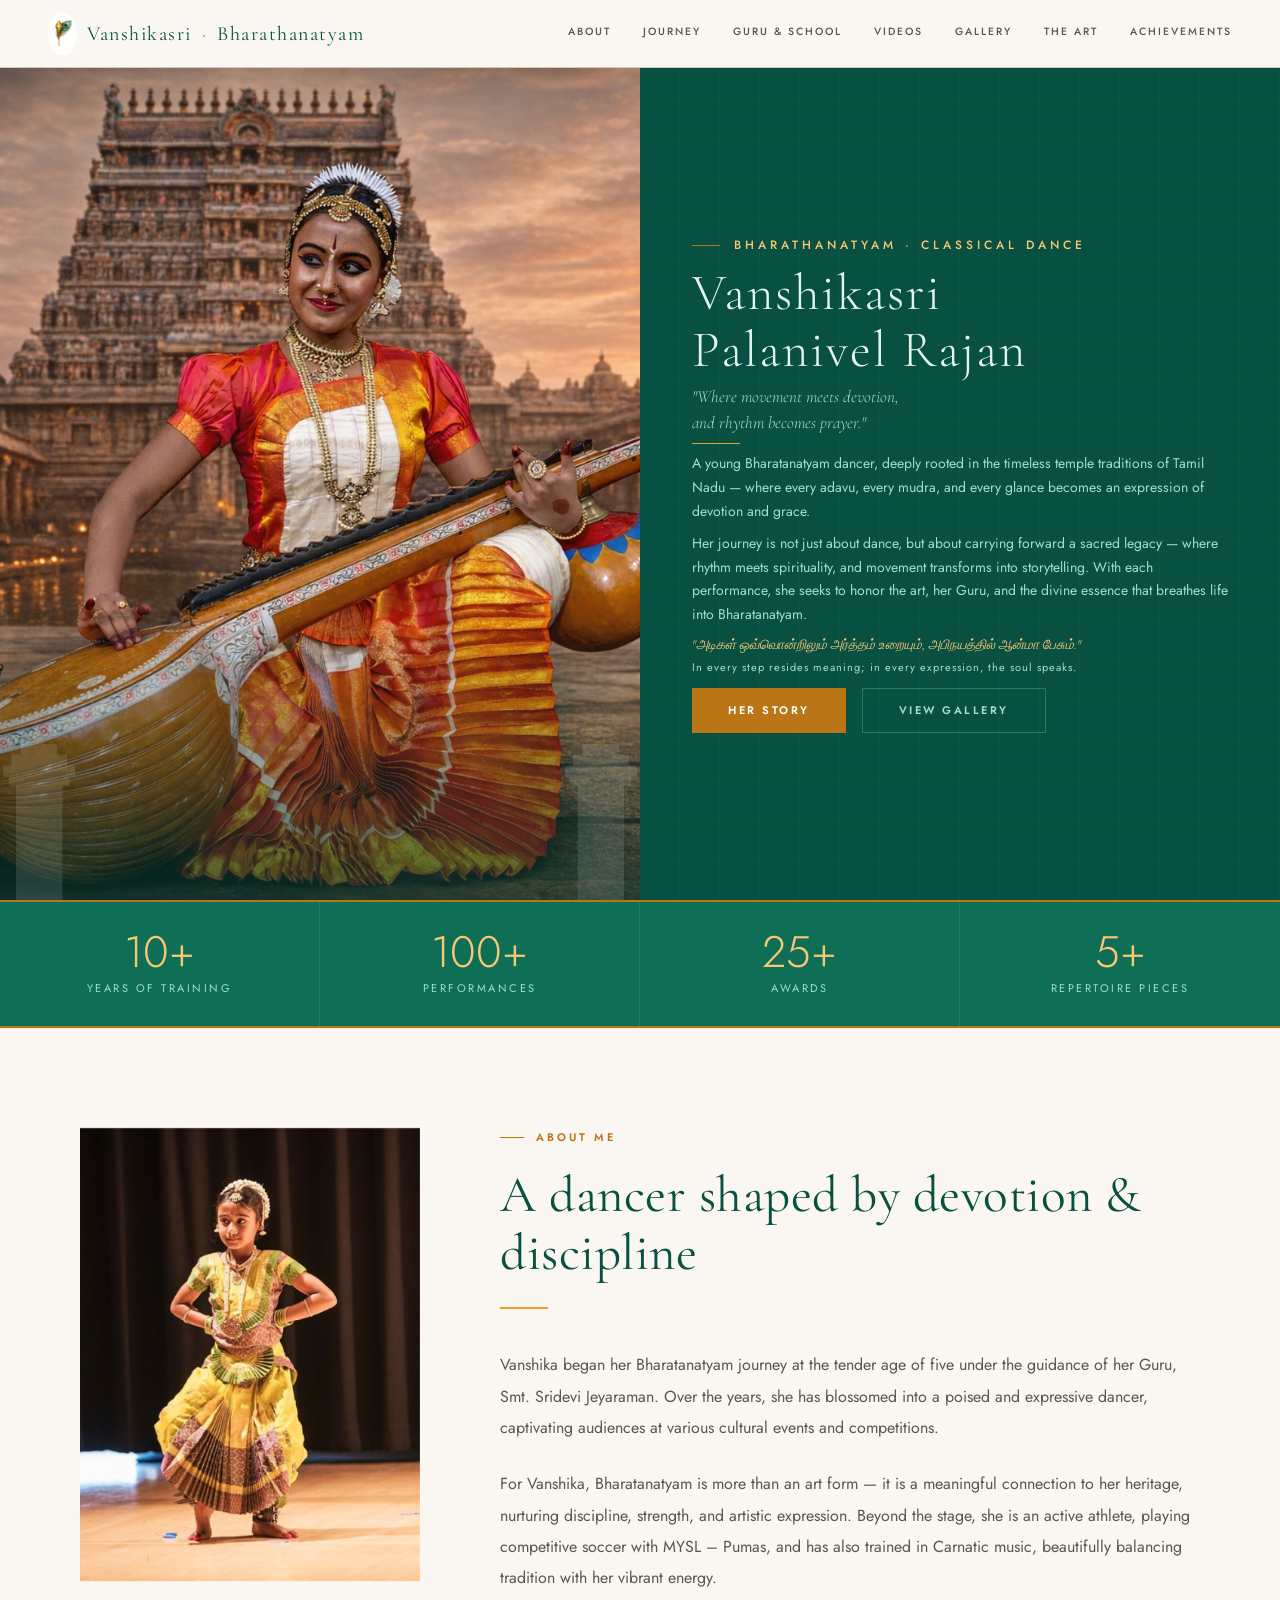
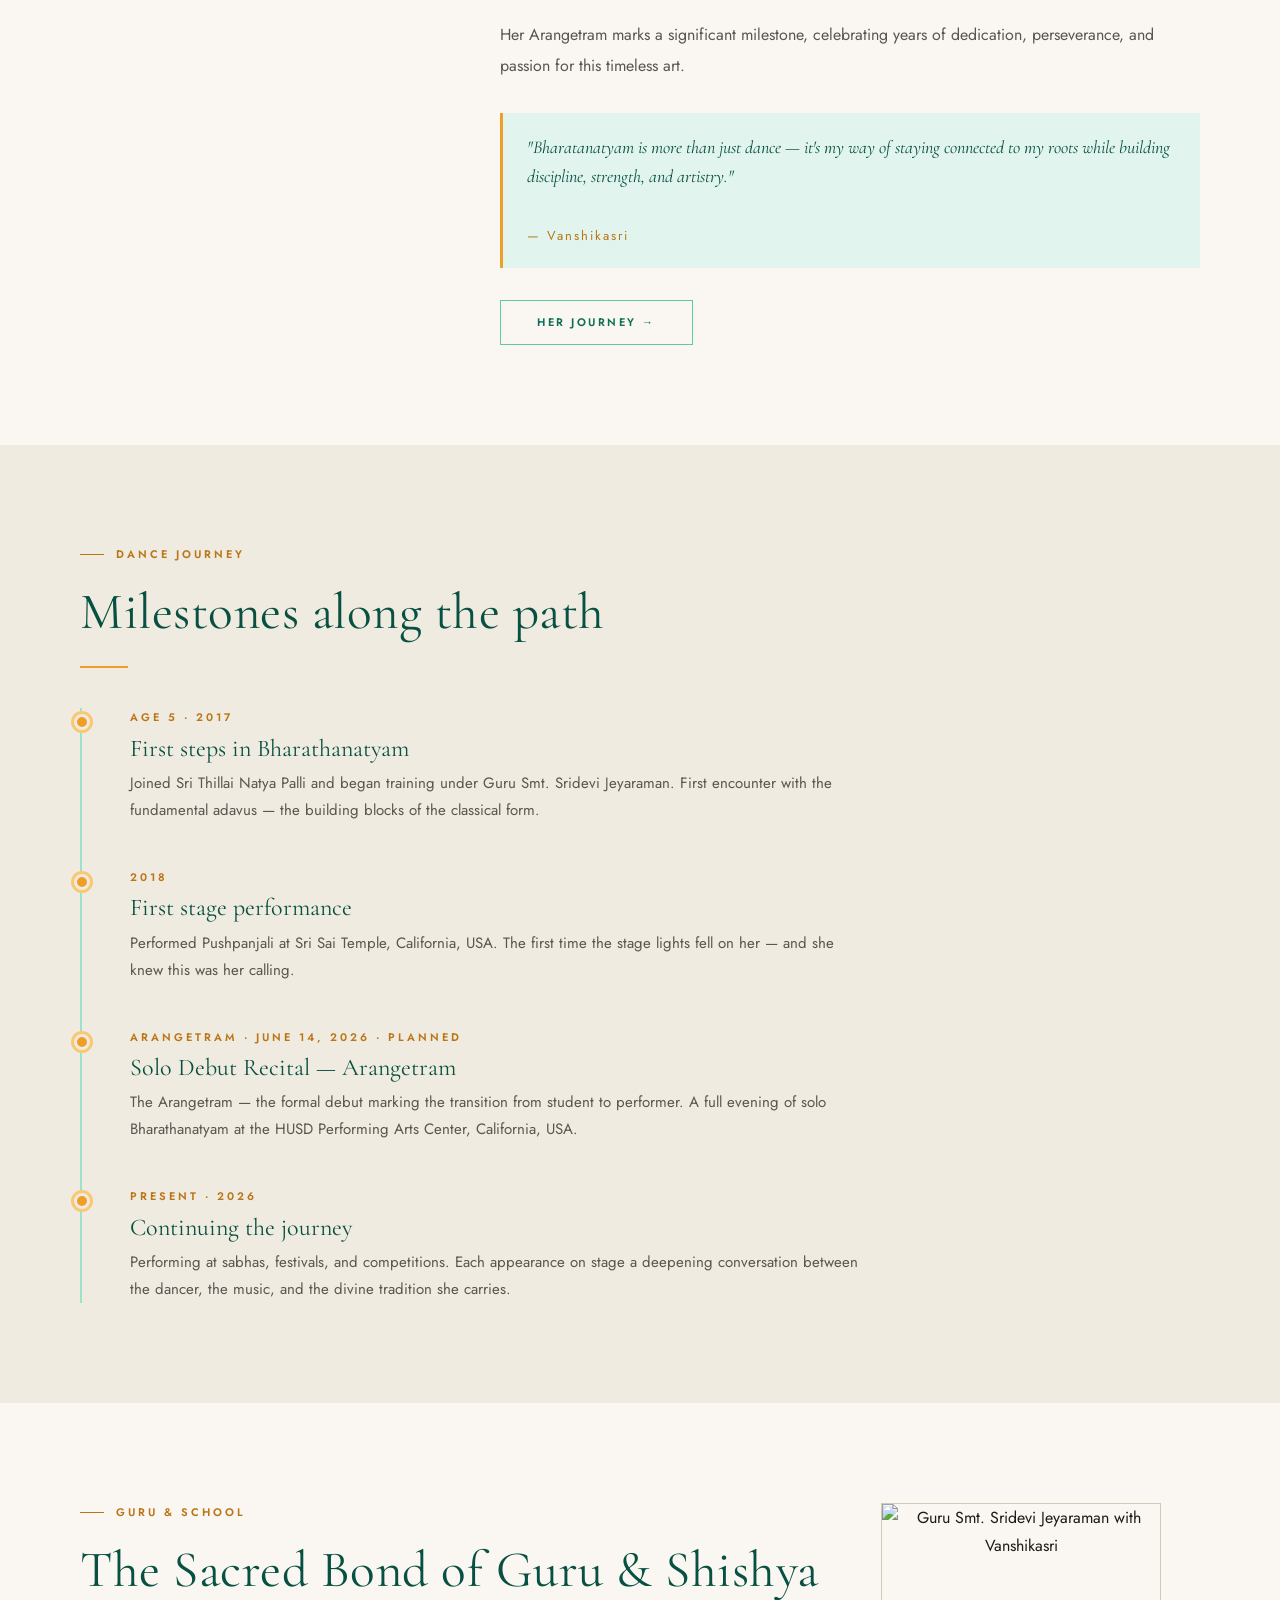
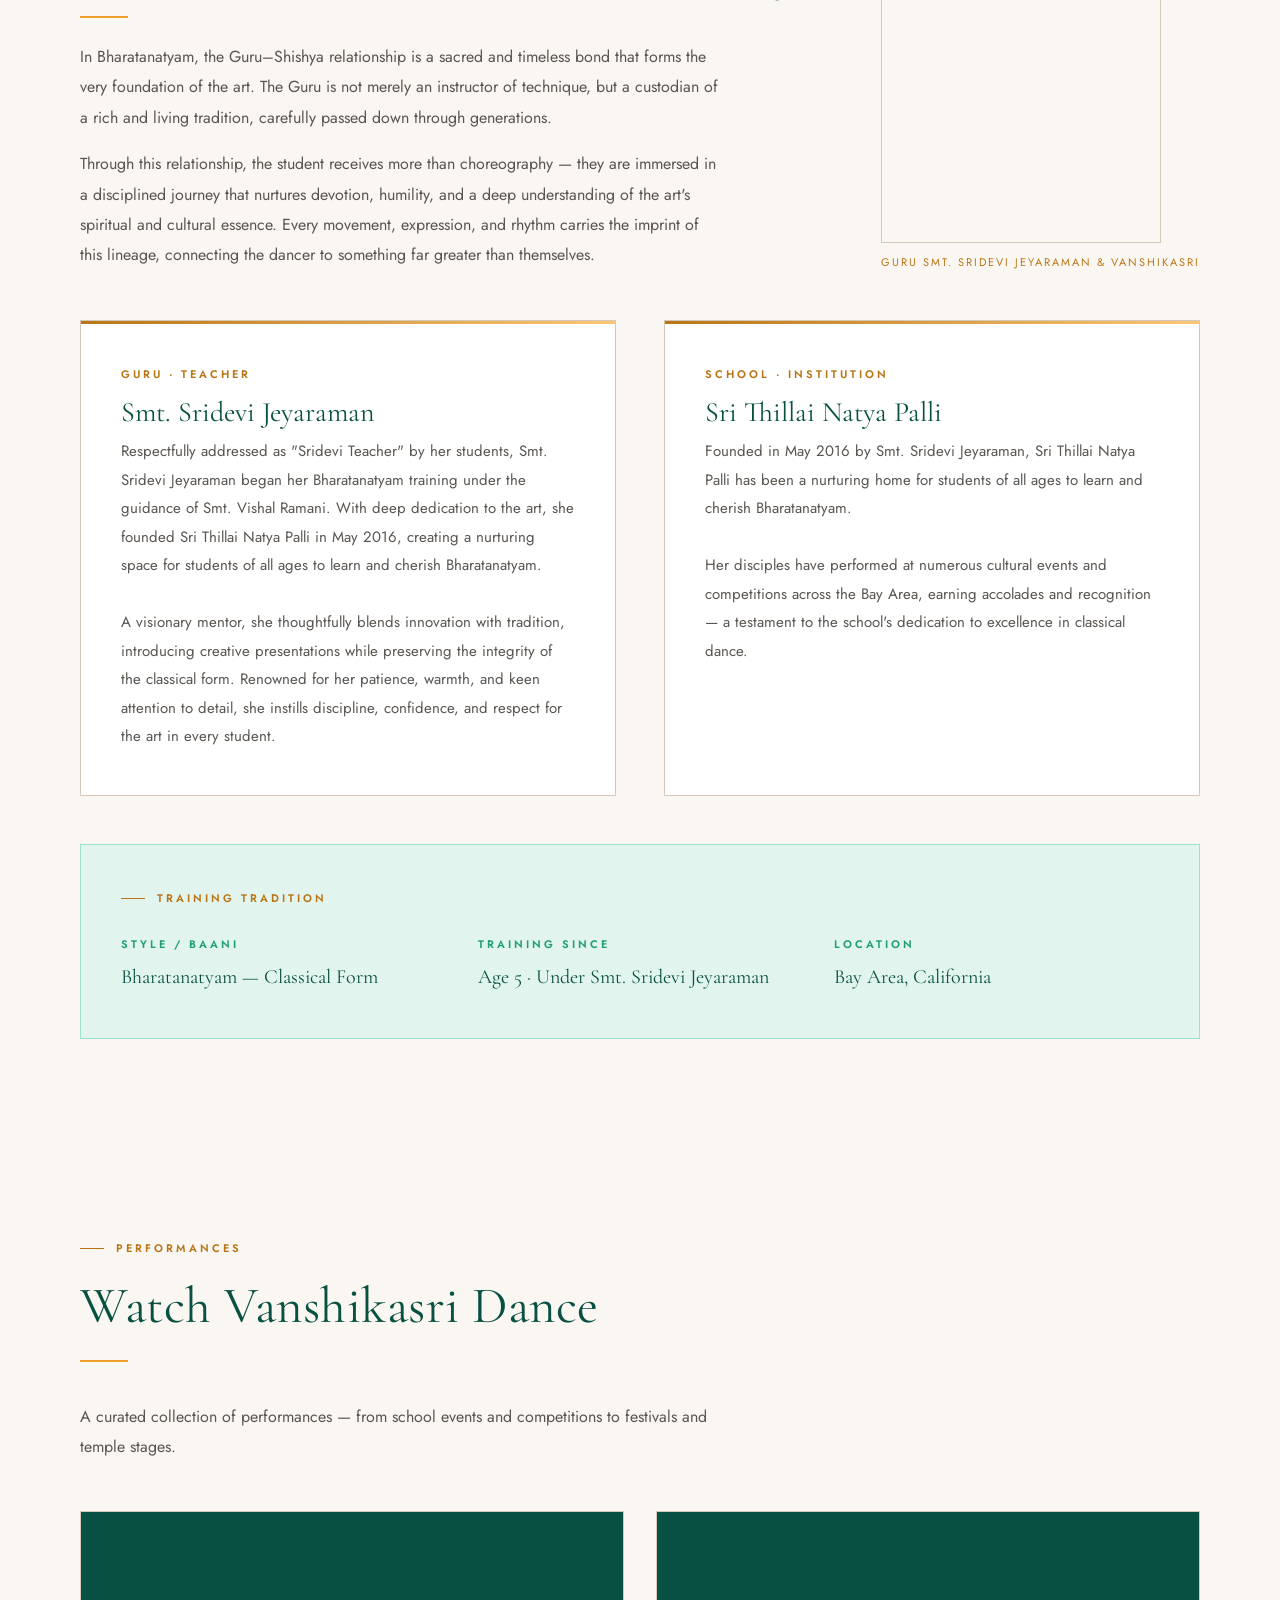
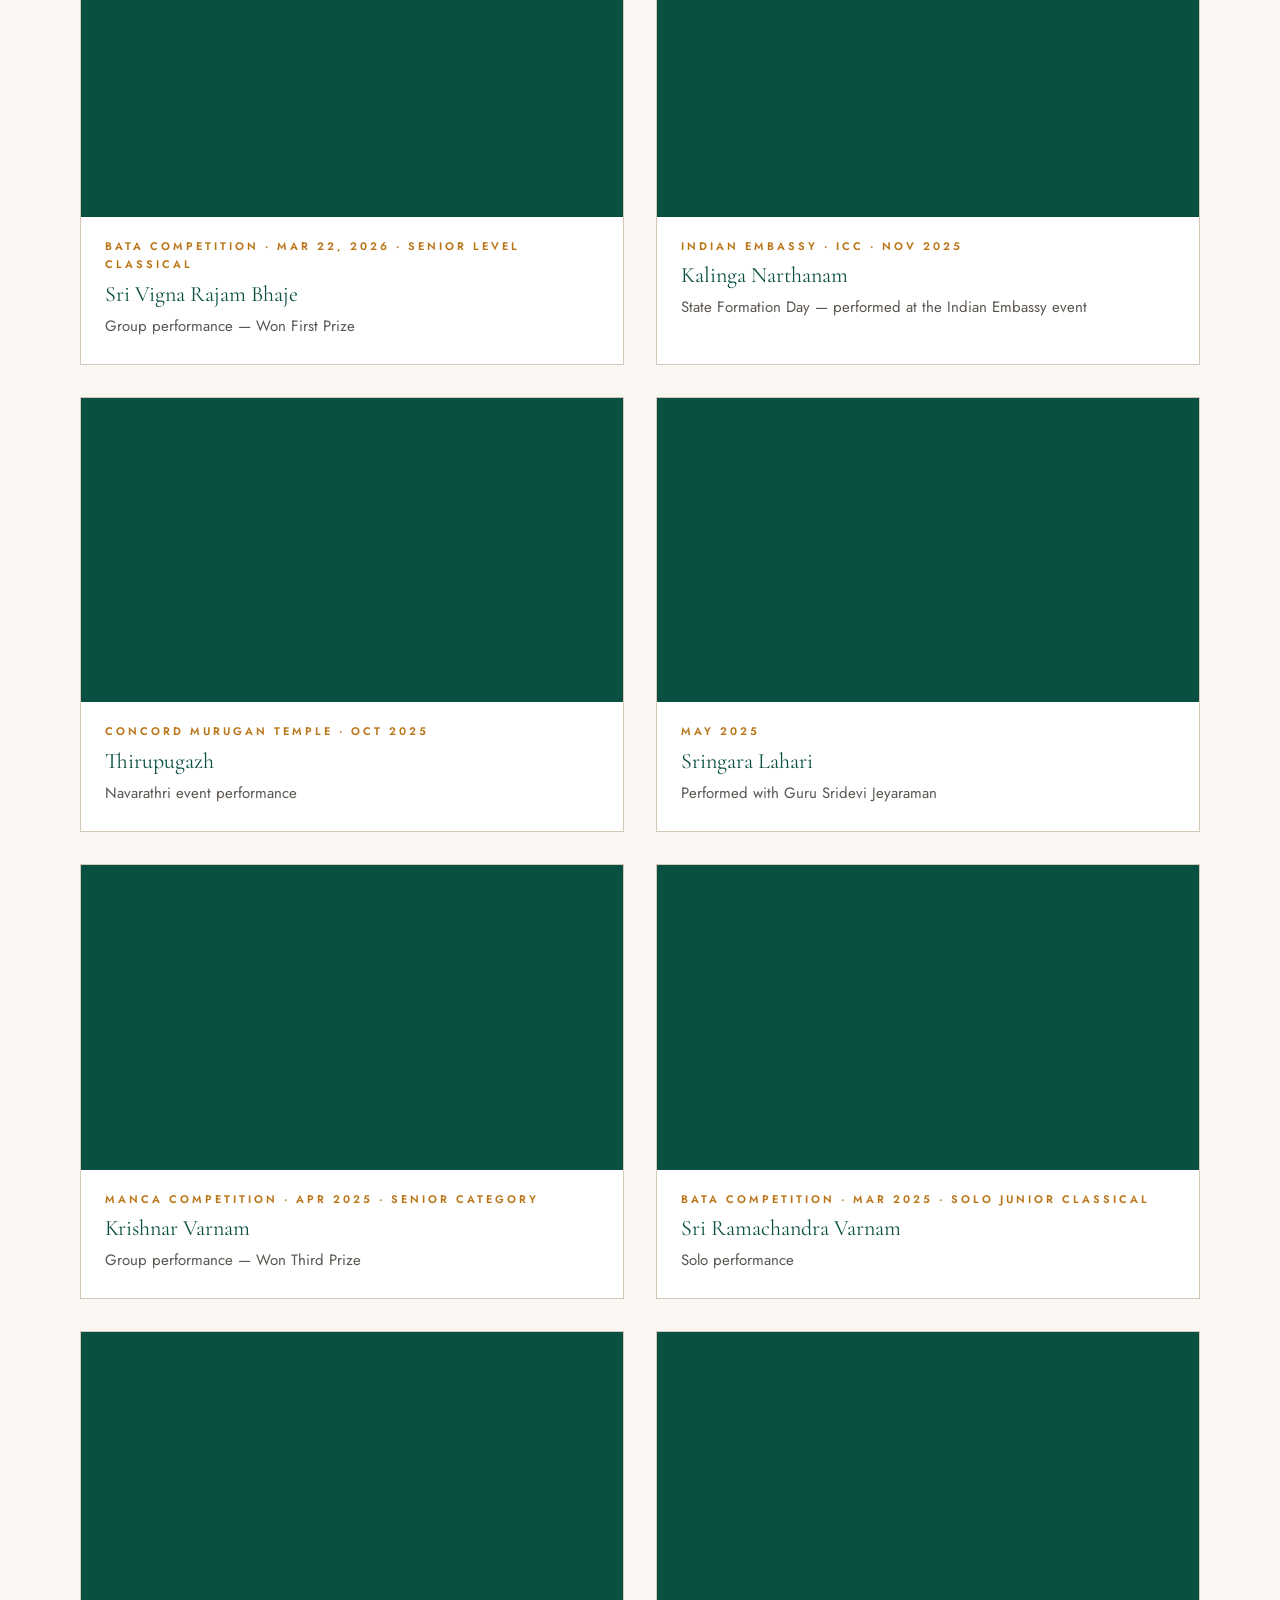
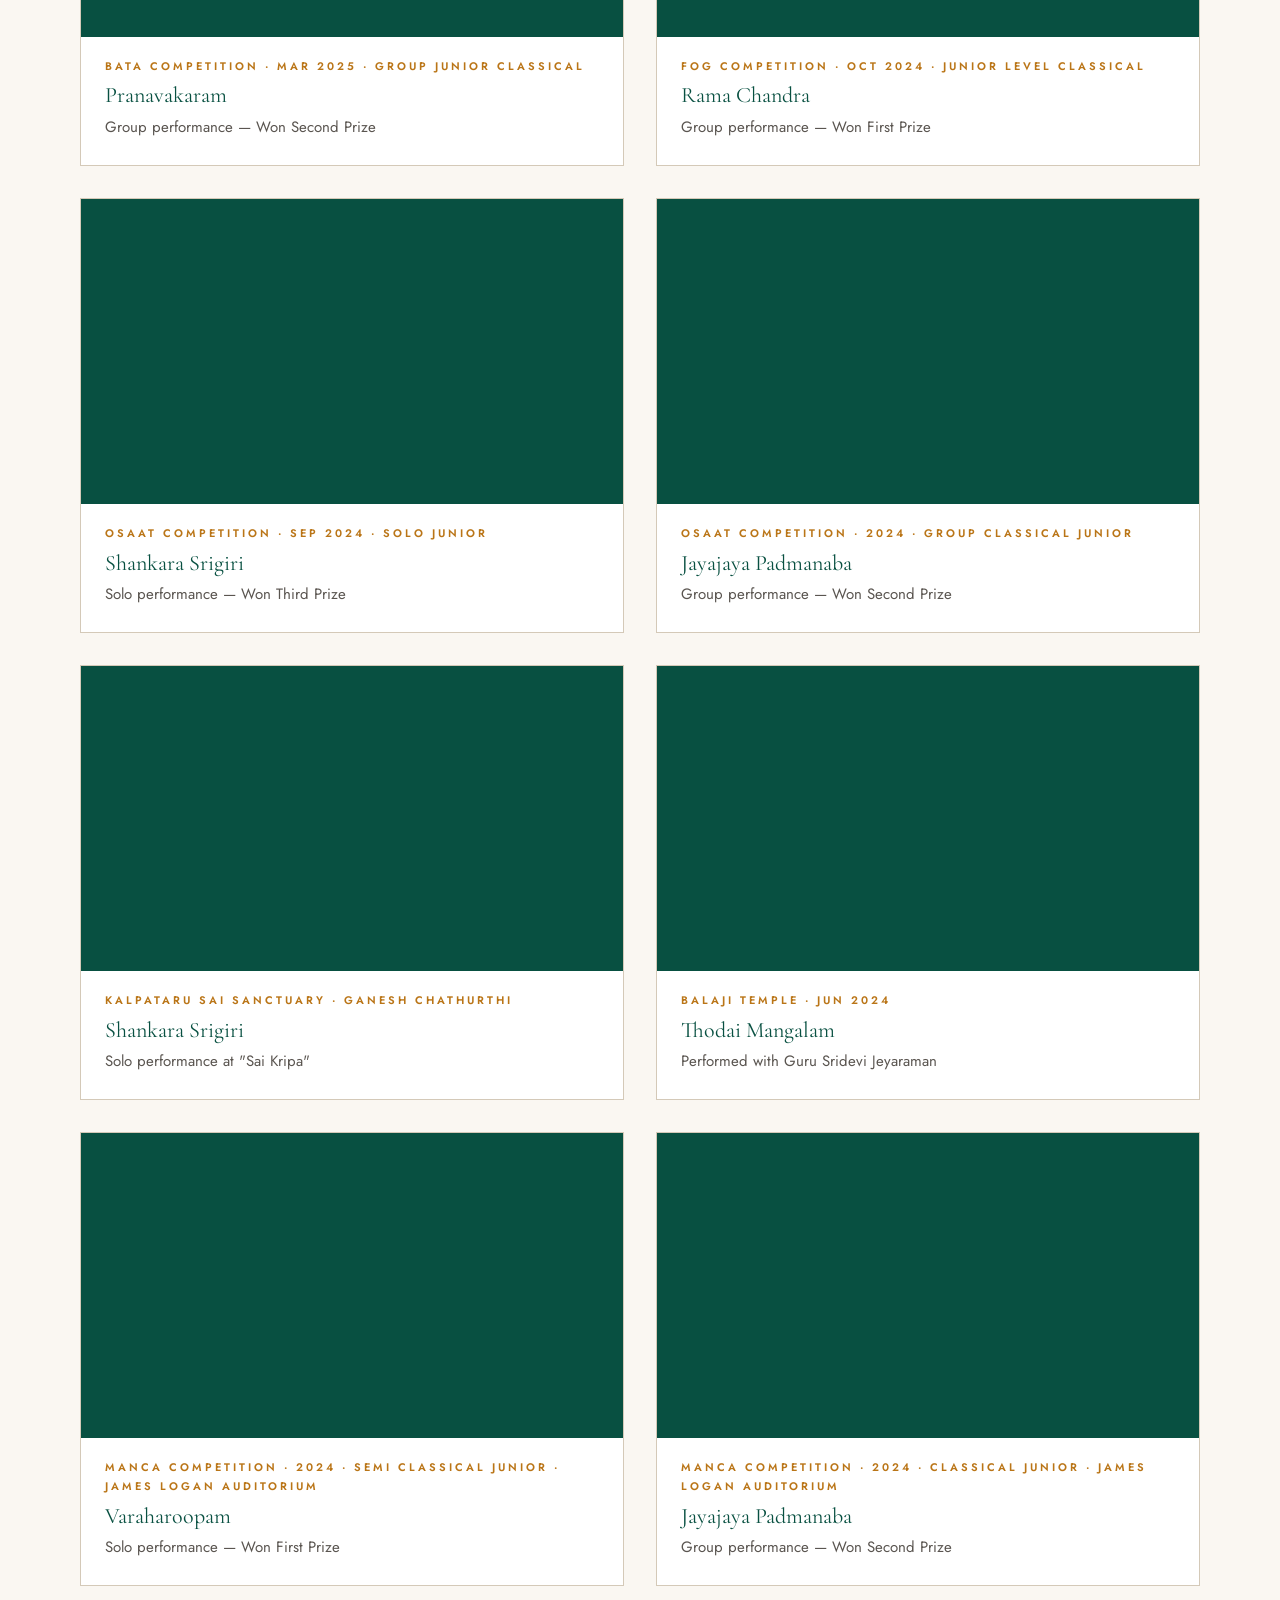
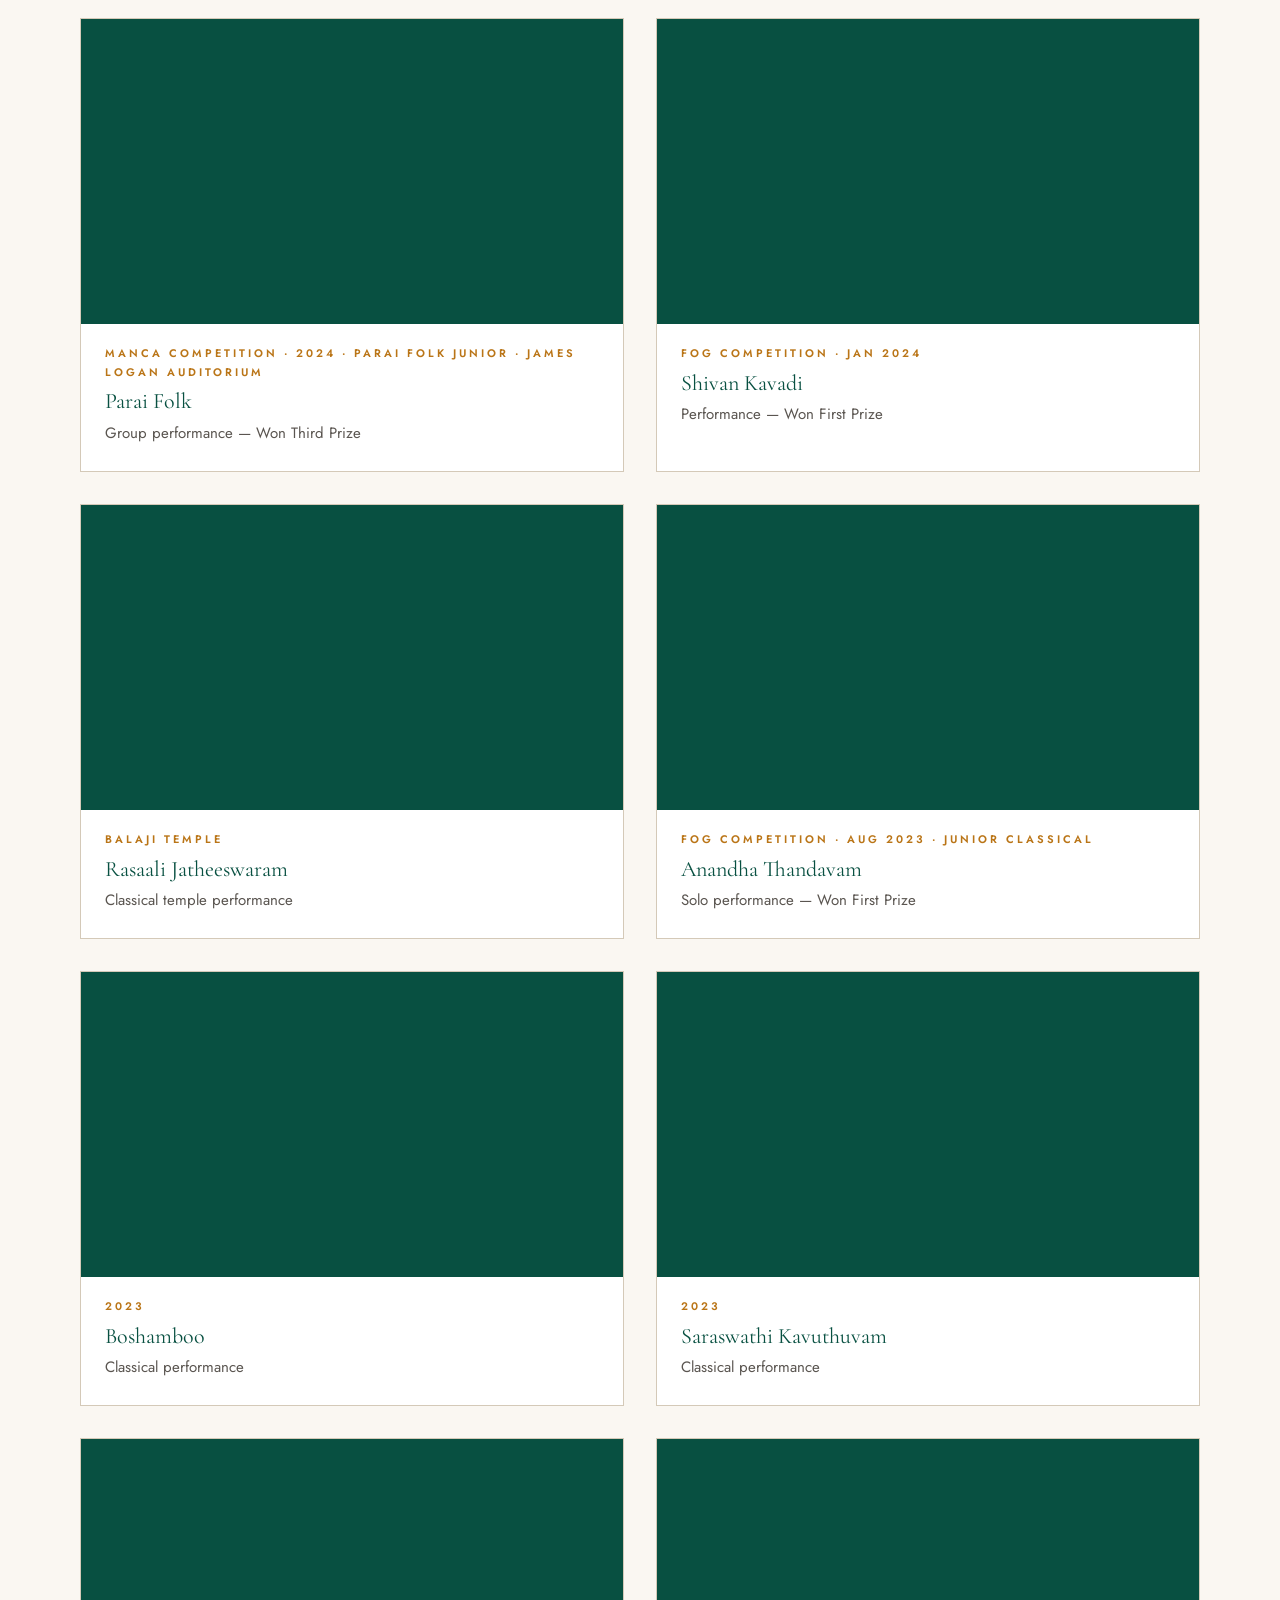
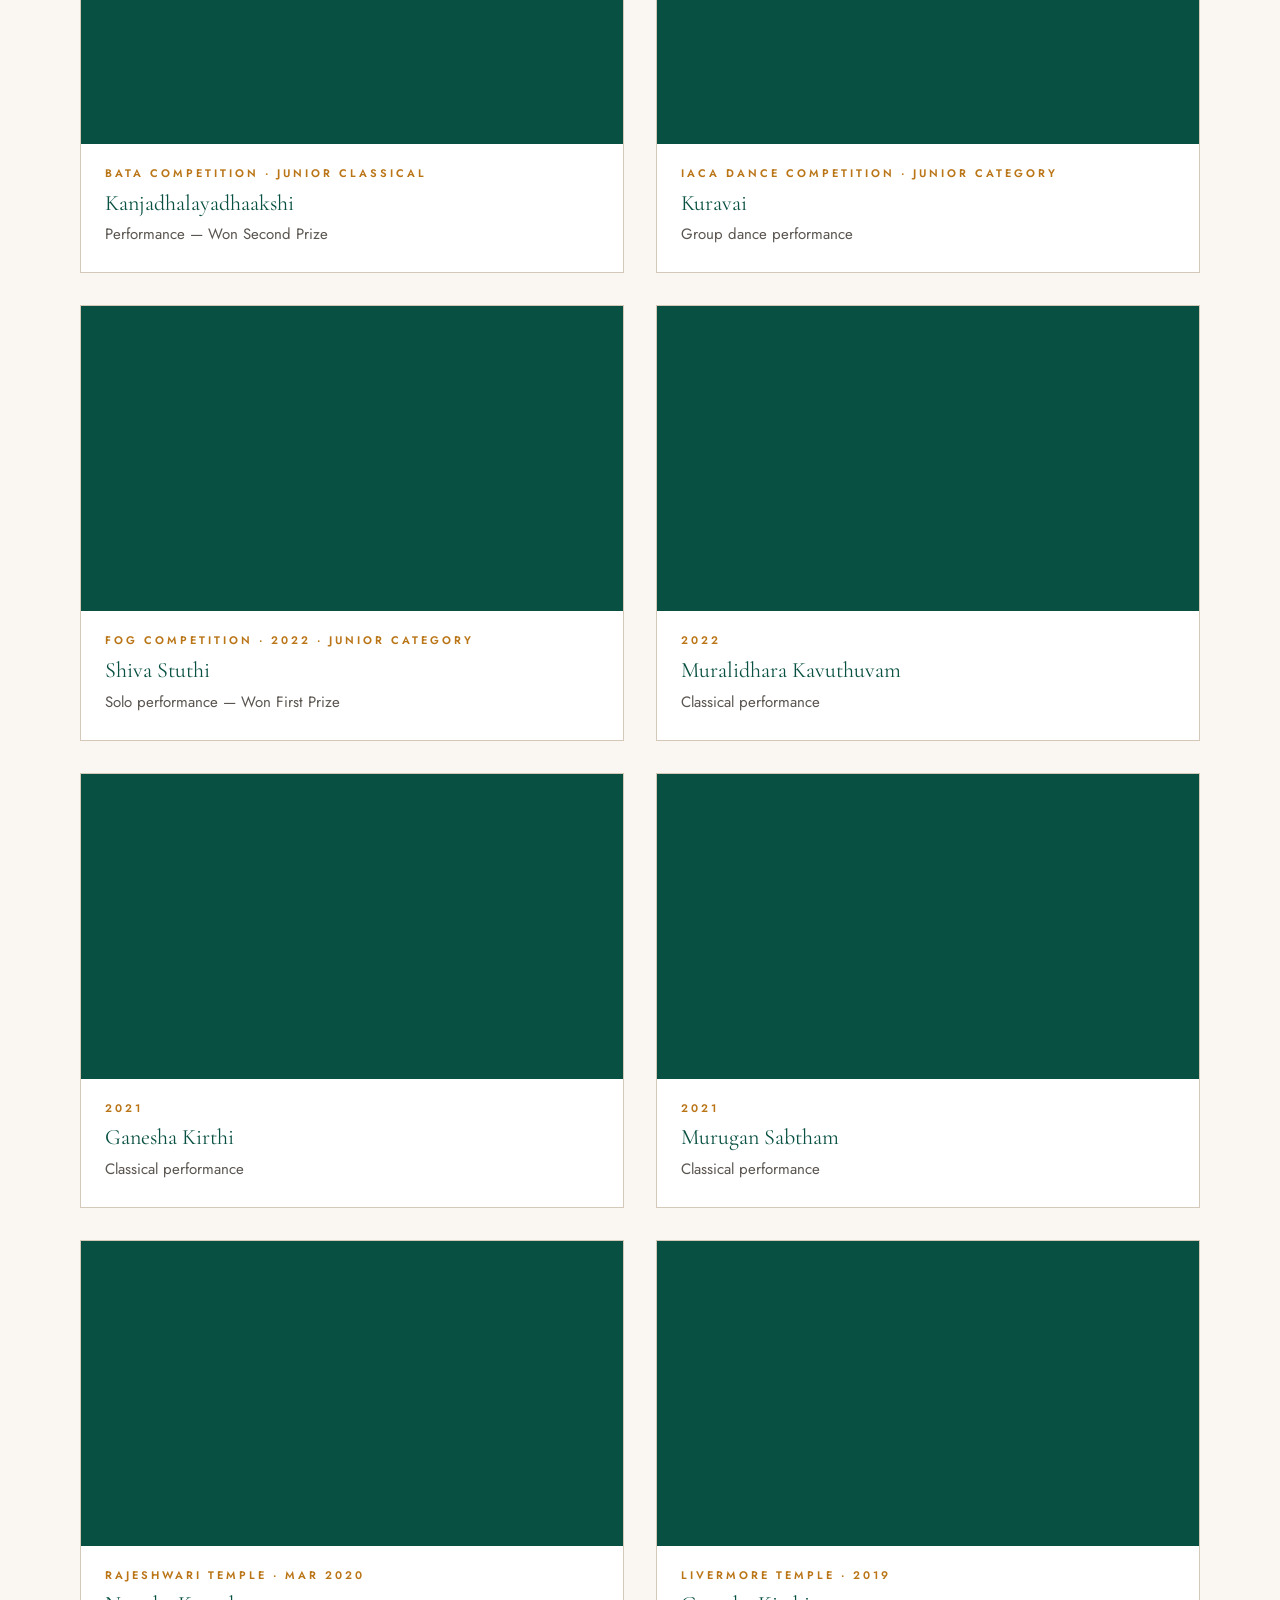
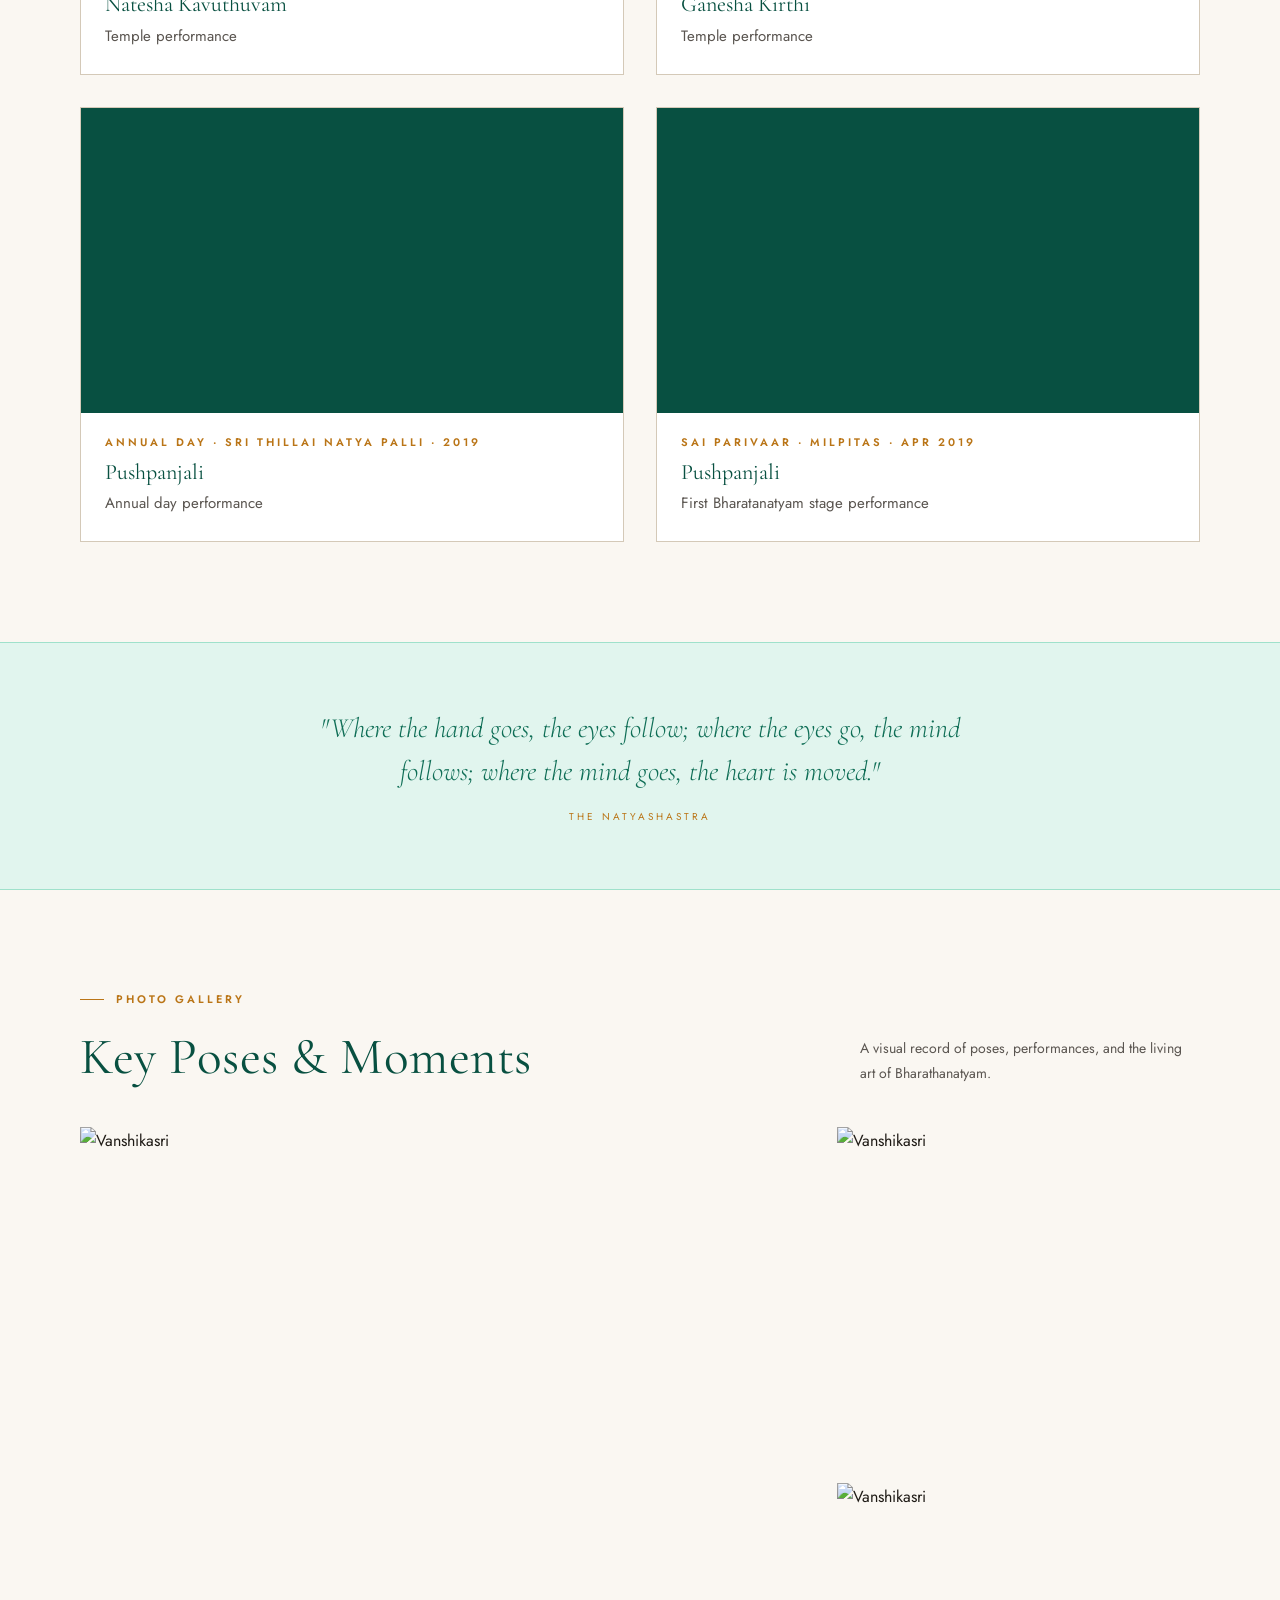
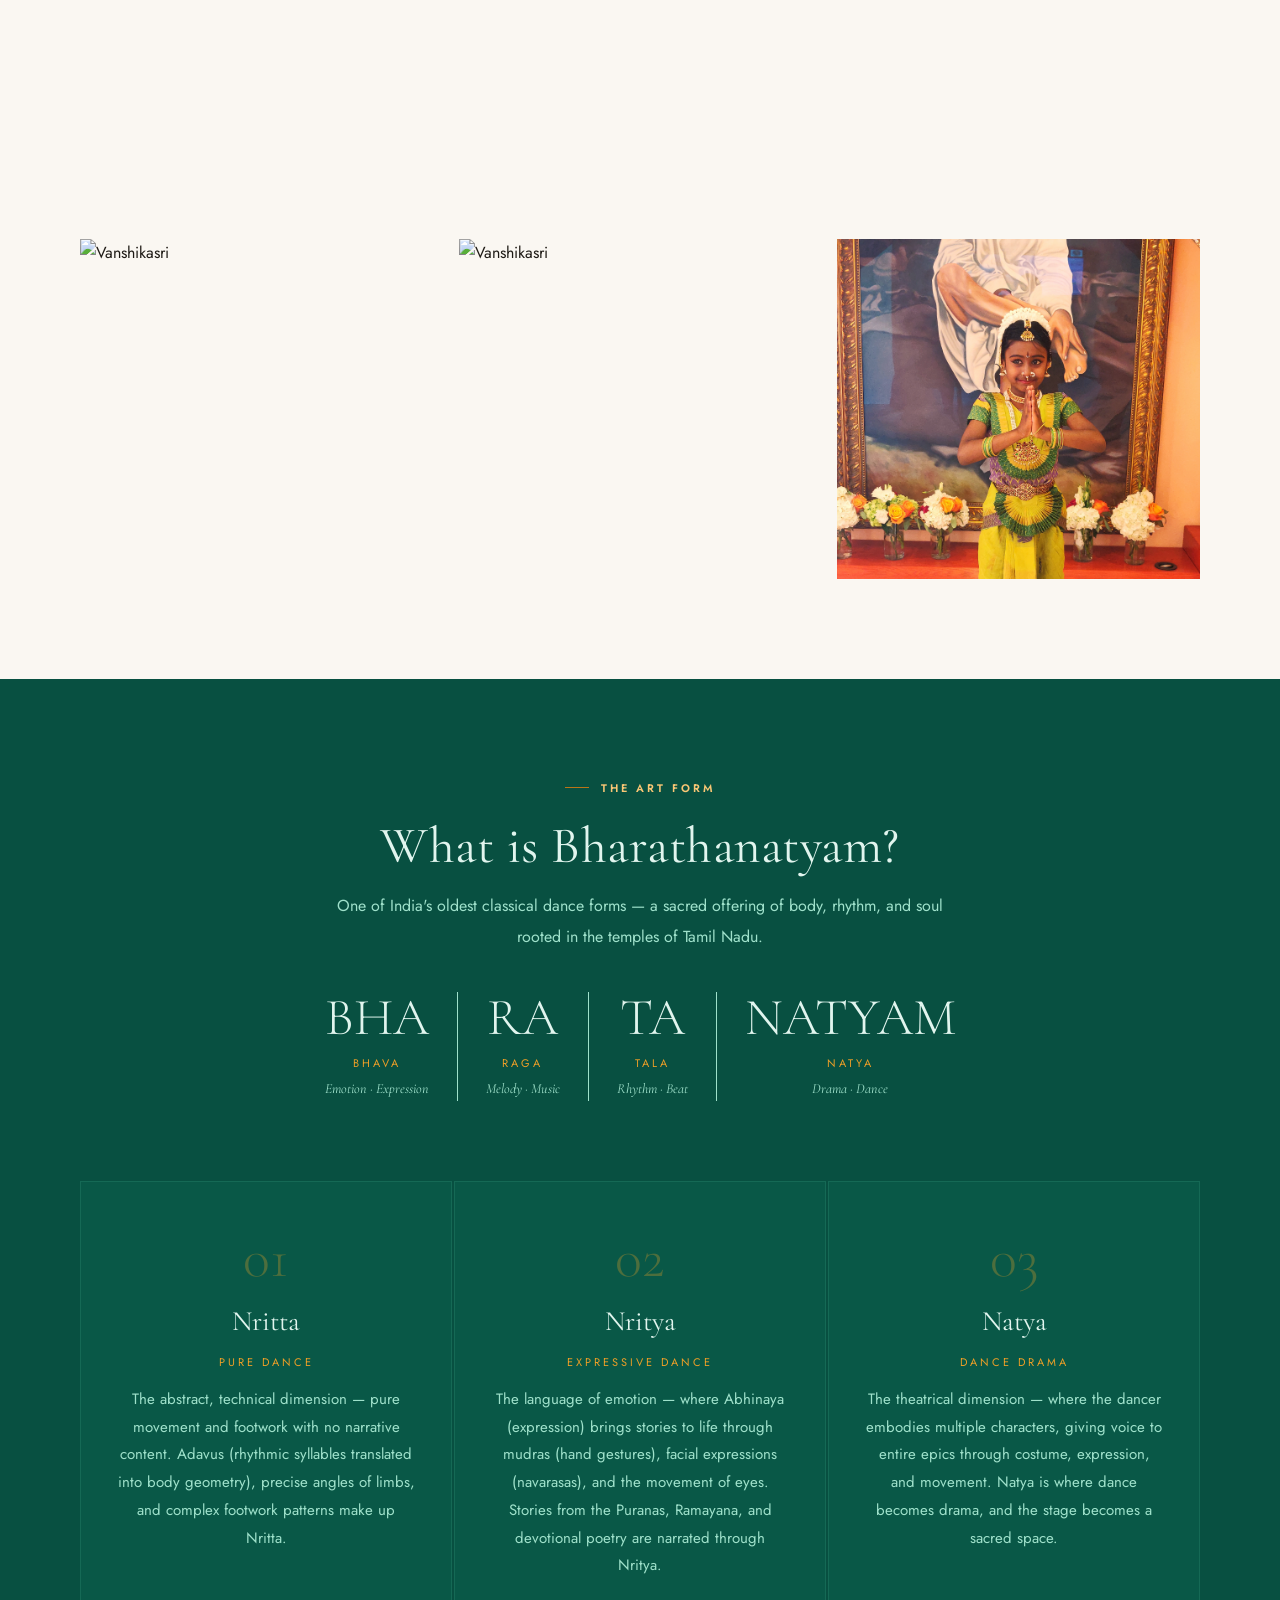
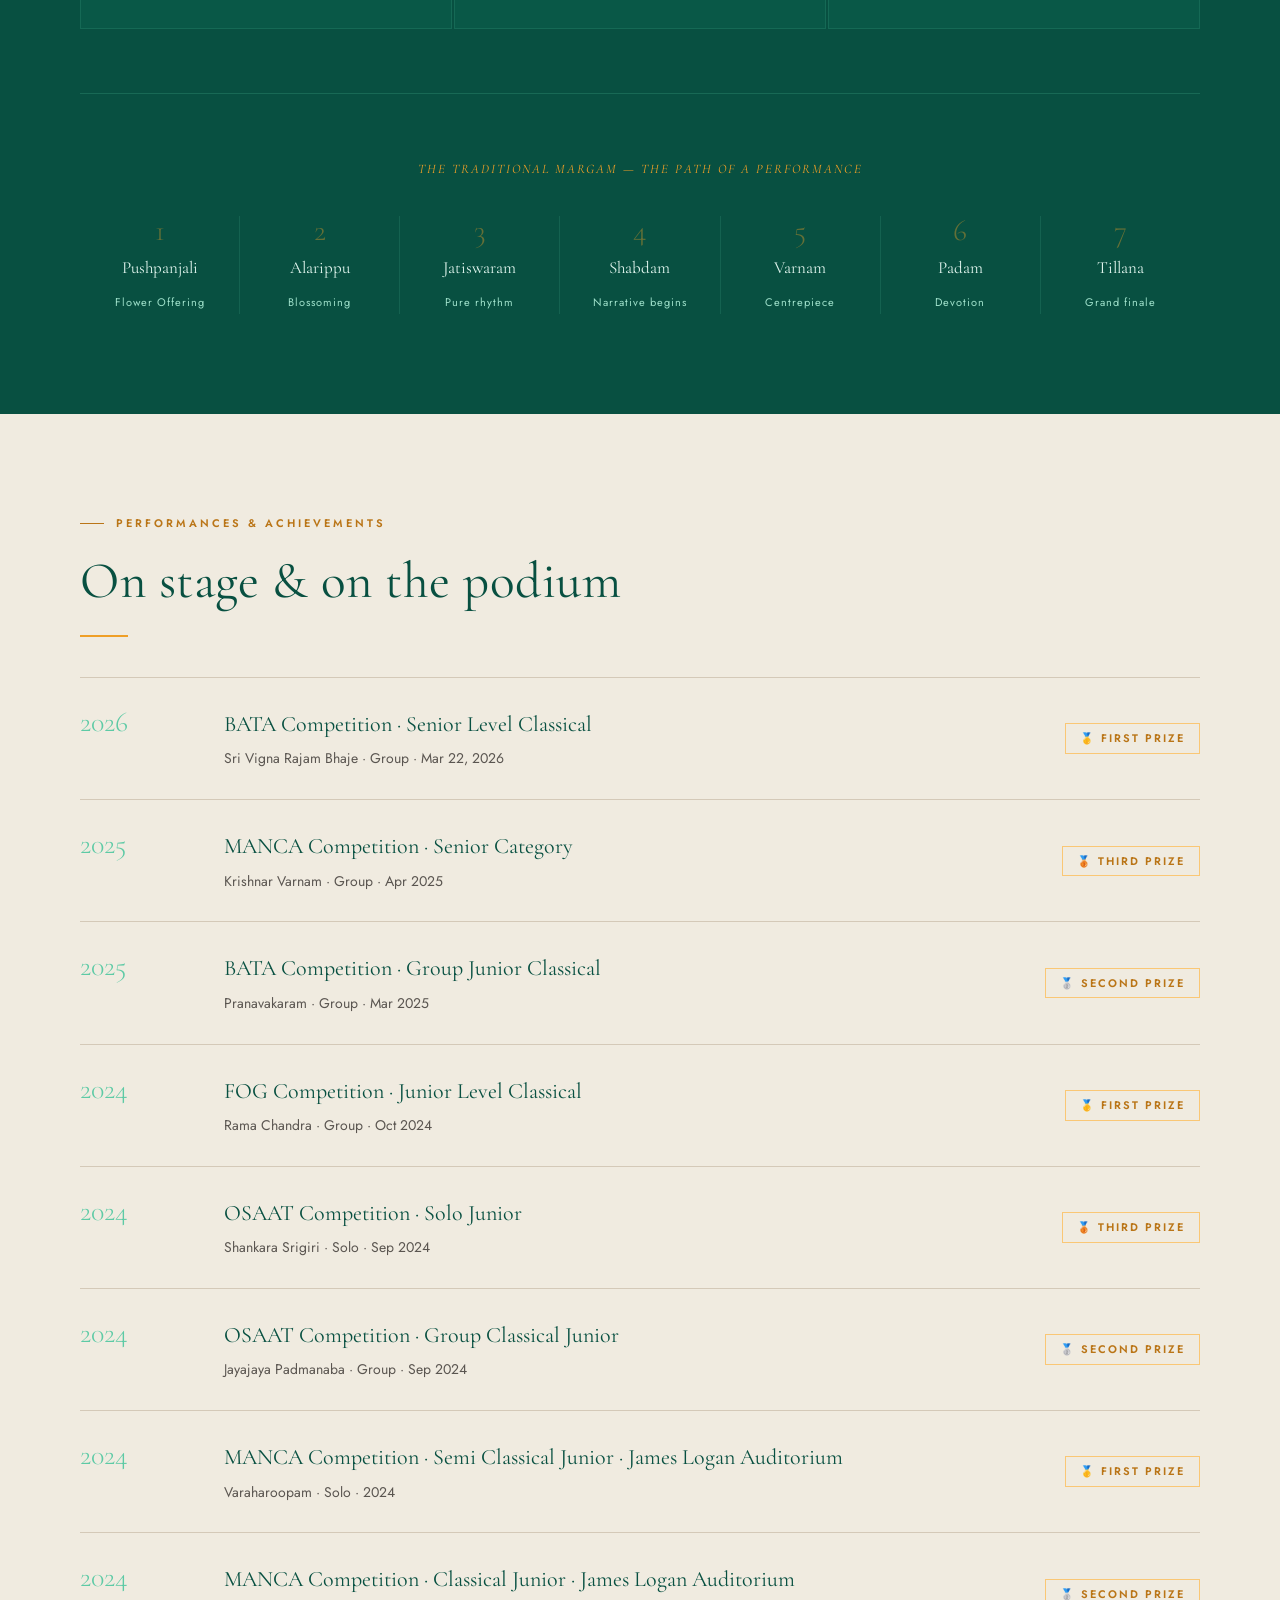
==== index.html @ 5f77afb2 "Fix YouTube embeds: Permissions-Policy + web-share allow attribute Netlify's default headers were bl" ====
<!DOCTYPE html>
<html lang="en">
<head>
<meta charset="UTF-8" />
<meta name="viewport" content="width=device-width, initial-scale=1.0"/>
<title>Vanshikasri Palanivel Rajan | Bharathanatyam</title>
<meta name="description" content="Vanshikasri Palanivel Rajan — classical Bharathanatyam dancer. A portfolio of devotion, discipline, and grace." />
<link rel="preconnect" href="https://fonts.googleapis.com">
<link rel="preconnect" href="https://fonts.gstatic.com" crossorigin>
<link href="https://fonts.googleapis.com/css2?family=Cormorant+Garamond:ital,wght@0,300;0,400;0,500;0,600;1,300;1,400;1,500&family=Jost:wght@300;400;500;600&display=swap" rel="stylesheet">

<style>
/* ═══════════════════════════════════════
   CSS VARIABLES & RESET
═══════════════════════════════════════ */
:root {
  --teal-900: #04342C;
  --teal-800: #085041;
  --teal-700: #0F6E56;
  --teal-600: #137A5F;
  --teal-500: #1D9E75;
  --teal-300: #5DCAA5;
  --teal-100: #9FE1CB;
  --teal-50:  #E1F5EE;
  --gold-700: #633806;
  --gold-600: #854F0B;
  --gold-500: #BA7517;
  --gold-300: #EF9F27;
  --gold-100: #FAC775;
  --gold-50:  #FAEEDA;
  --cream:    #FAF7F2;
  --cream-dark: #F0EBE0;
  --text-dark: #1E1A15;
  --text-mid:  #3D3730;
  --warm-gray: #5a5550;
  --border:    #d4c9b8;
  --serif: 'Cormorant Garamond', Georgia, serif;
  --sans:  'Jost', sans-serif;
}

*, *::before, *::after { box-sizing: border-box; margin: 0; padding: 0; }
html { scroll-behavior: smooth; }
body {
  font-family: var(--sans);
  background: var(--cream);
  color: var(--text-dark);
  font-size: 16px;
  line-height: 1.7;
  overflow-x: hidden;
}
::-webkit-scrollbar { width: 4px; }
::-webkit-scrollbar-track { background: var(--cream); }
::-webkit-scrollbar-thumb { background: var(--teal-300); border-radius: 2px; }

/* ═══════════════════════════════════════
   NAVIGATION
═══════════════════════════════════════ */
.site-header {
  position: fixed; top: 0; left: 0; right: 0; z-index: 200;
  height: 68px;
  display: flex; align-items: center; justify-content: space-between;
  padding: 0 3rem;
  background: rgba(250,247,242,0.96);
  backdrop-filter: blur(12px);
  border-bottom: 1px solid var(--border);
  transition: box-shadow 0.3s;
}
.logo {
  font-family: var(--serif);
  font-size: 20px; font-weight: 400; letter-spacing: 1.5px;
  color: var(--teal-800); text-decoration: none;
}
.logo em { color: var(--gold-500); font-style: normal; }
.main-nav { display: flex; align-items: center; gap: 2rem; }
.main-nav a {
  font-size: 10.5px; font-weight: 500; letter-spacing: 2px;
  text-transform: uppercase; color: var(--warm-gray);
  text-decoration: none; transition: color 0.2s;
  padding-bottom: 2px; border-bottom: 1px solid transparent;
}
.main-nav a:hover,
.main-nav a.active { color: var(--teal-700); border-bottom-color: var(--gold-300); }
.nav-cta {
  padding: 9px 22px;
  background: var(--gold-500); color: #fff !important;
  font-size: 10px; letter-spacing: 2px; font-weight: 600;
  border: none !important; text-transform: uppercase;
  transition: background 0.2s !important;
}
.nav-cta:hover { background: var(--gold-600) !important; border-bottom: none !important; }

/* Hamburger */
.hamburger {
  display: none; flex-direction: column; gap: 5px;
  cursor: pointer; padding: 6px; border: none; background: none;
}
.hamburger span {
  width: 22px; height: 2px; background: var(--teal-800);
  display: block; transition: 0.3s;
}
.mobile-nav {
  display: none;
  position: fixed; top: 68px; left: 0; right: 0; z-index: 199;
  background: var(--cream); border-bottom: 1px solid var(--border);
  padding: 1.5rem 3rem; flex-direction: column; gap: 1.2rem;
}
.mobile-nav.open { display: flex; }
.mobile-nav a {
  font-size: 12px; letter-spacing: 2px; text-transform: uppercase;
  color: var(--warm-gray); text-decoration: none; font-weight: 500;
}

/* ═══════════════════════════════════════
   SHARED SECTION STYLES
═══════════════════════════════════════ */
.section-wrap { padding: 100px 3rem; }
.section-wrap.alt { background: var(--cream-dark); }
.section-wrap.dark { background: var(--teal-800); }
.section-inner { max-width: 1120px; margin: 0 auto; }

.eyebrow {
  font-size: 11px; font-weight: 600; letter-spacing: 3px;
  text-transform: uppercase; color: var(--gold-500);
  display: flex; align-items: center; gap: 12px; margin-bottom: 1.2rem;
}
.eyebrow::before {
  content: ''; width: 24px; height: 1px;
  background: var(--gold-500); display: inline-block; flex-shrink: 0;
}
.section-title {
  font-family: var(--serif);
  font-size: clamp(32px, 4vw, 52px); font-weight: 400;
  color: var(--teal-800); line-height: 1.15; margin-bottom: 1.5rem;
  letter-spacing: 0.5px;
}
.section-title.on-dark { color: var(--teal-50); }
.section-lead {
  font-size: 16px; color: var(--warm-gray); line-height: 1.9;
  max-width: 640px; margin-bottom: 2rem;
}
.section-lead.on-dark { color: var(--teal-100); }

.gold-rule {
  width: 48px; height: 2px;
  background: var(--gold-300);
  margin: 0 0 2.5rem;
}

/* Photo placeholder boxes */
.photo-box {
  background: var(--teal-800);
  border: 1px dashed rgba(186,117,23,0.4);
  display: flex; flex-direction: column;
  align-items: center; justify-content: center;
  gap: 12px; cursor: pointer;
  position: relative; overflow: hidden;
}
.photo-box img {
  position: absolute; inset: 0;
  width: 100%; height: 100%;
  object-fit: cover; object-position: center top;
  display: block;
}
.photo-box-icon {
  font-size: 28px; color: var(--gold-300); line-height: 1;
  position: relative; z-index: 1;
}
.photo-box-label {
  font-size: 10px; letter-spacing: 3px; text-transform: uppercase;
  color: var(--teal-100); text-align: center; position: relative; z-index: 1;
  padding: 0 12px;
}
.photo-box input[type="file"] { display: none; }

/* Buttons */
.btn {
  display: inline-block; text-decoration: none;
  font-size: 11px; font-weight: 600; letter-spacing: 2.5px;
  text-transform: uppercase; transition: all 0.2s;
}
.btn-gold {
  padding: 13px 36px; background: var(--gold-500); color: #fff;
}
.btn-gold:hover { background: var(--gold-600); transform: translateY(-2px); }
.btn-outline-light {
  padding: 12px 36px; background: transparent;
  color: var(--teal-100); border: 1px solid rgba(93,202,165,0.35);
}
.btn-outline-light:hover {
  border-color: var(--gold-300); color: var(--gold-100); transform: translateY(-2px);
}
.btn-outline-dark {
  padding: 12px 36px; background: transparent;
  color: var(--teal-700); border: 1px solid var(--teal-300);
}
.btn-outline-dark:hover {
  border-color: var(--gold-500); color: var(--gold-600);
}

/* ═══════════════════════════════════════
   1. COVER / HERO
═══════════════════════════════════════ */
.hero {
  min-height: 100vh;
  display: grid; grid-template-columns: 1fr 1fr;
  padding-top: 68px;
}
/* Left — full-height photo */
.hero-photo {
  position: sticky; top: 68px;
  height: calc(100vh - 68px);
  align-self: start;
  background: var(--teal-800); overflow: hidden;
}
.hero-photo .photo-box {
  width: 100%; height: 100%;
}
.hero-photo::after {
  content: '';
  position: absolute; bottom: 0; left: 0; right: 0; height: 35%;
  background: linear-gradient(to top, rgba(4,52,44,0.7) 0%, transparent 100%);
  pointer-events: none;
}
.hero-gopurams {
  position: absolute; bottom: 0; left: 0; right: 0;
  pointer-events: none; z-index: 2; opacity: 0.12;
}
/* Right — text */
.hero-text {
  background: var(--teal-800);
  display: flex; flex-direction: column; justify-content: center;
  padding: 48px 52px; position: relative; overflow: hidden;
}
.hero-grid-lines {
  position: absolute; inset: 0; pointer-events: none;
  background-image:
    repeating-linear-gradient(0deg, transparent, transparent 39px, rgba(93,202,165,0.04) 39px, rgba(93,202,165,0.04) 40px),
    repeating-linear-gradient(90deg, transparent, transparent 39px, rgba(93,202,165,0.04) 39px, rgba(93,202,165,0.04) 40px);
}
.hero-eyebrow {
  font-size: 12px; font-weight: 500; letter-spacing: 4px; text-transform: uppercase;
  color: var(--gold-100); margin-bottom: 0.6rem;
  display: flex; align-items: center; gap: 14px;
  opacity: 0; animation: fadeUp 1s 0.3s forwards;
}
.hero-eyebrow::before { content: ''; width: 28px; height: 1px; background: var(--gold-500); }
.hero-name {
  font-family: var(--serif);
  font-size: clamp(34px, 4vw, 54px); font-weight: 300;
  color: var(--teal-50); line-height: 1.1; letter-spacing: 2px;
  margin-bottom: 0.4rem;
  opacity: 0; animation: fadeUp 1s 0.5s forwards;
}
.hero-tagline {
  font-family: var(--serif); font-size: clamp(14px, 1.6vw, 17px);
  font-weight: 300; font-style: italic;
  color: var(--teal-100); line-height: 1.5; margin-bottom: 0.5rem;
  opacity: 0; animation: fadeUp 1s 0.7s forwards;
}
.hero-rule {
  width: 48px; height: 1px; background: var(--gold-300); margin-bottom: 0.5rem;
  opacity: 0; animation: fadeUp 1s 0.85s forwards;
}
.hero-intro {
  font-size: 14px; color: var(--teal-100); line-height: 1.7;
  max-width: 100%; margin-bottom: 0.5rem;
  opacity: 0; animation: fadeUp 1s 0.95s forwards;
}
.hero-ctas {
  display: flex; gap: 16px; flex-wrap: wrap;
  opacity: 0; animation: fadeUp 1s 1.1s forwards;
}

/* Stats strip */
.stats-strip {
  background: var(--teal-700);
  border-top: 2px solid var(--gold-500);
  border-bottom: 2px solid var(--gold-500);
  display: grid; grid-template-columns: repeat(4, 1fr);
}
.stat-cell {
  padding: 28px 20px; text-align: center;
  border-right: 1px solid rgba(93,202,165,0.2);
}
.stat-cell:last-child { border-right: none; }
.stat-n {
  font-family: var(--sans); font-size: 44px; font-weight: 300;
  color: var(--gold-100); line-height: 1; display: block;
}
.stat-l {
  font-size: 11px; letter-spacing: 2.5px; text-transform: uppercase;
  color: var(--teal-100); margin-top: 5px; display: block;
}

/* ═══════════════════════════════════════
   2. ABOUT ME
═══════════════════════════════════════ */
.about-grid {
  display: grid; grid-template-columns: 340px 1fr;
  gap: 80px; align-items: start;
}
.about-photo-wrap {
  position: sticky; top: 88px;
}
.about-photo-wrap .photo-box {
  width: 100%; aspect-ratio: 3/4; border-radius: 2px;
}
.about-content {}
.about-body {
  font-size: 16px; color: var(--warm-gray); line-height: 1.95;
  margin-bottom: 1.6rem;
}
.about-highlight {
  background: var(--teal-50); border-left: 3px solid var(--gold-300);
  padding: 20px 24px; margin: 2rem 0;
  font-family: var(--serif); font-size: 18px; font-style: italic;
  color: var(--teal-800); line-height: 1.6;
}

/* ═══════════════════════════════════════
   3. DANCE JOURNEY TIMELINE
═══════════════════════════════════════ */
.timeline {
  position: relative;
  padding-left: 48px;
  border-left: 2px solid var(--teal-100);
  display: flex; flex-direction: column; gap: 44px;
  max-width: 780px;
}
.timeline-item { position: relative; }
.timeline-dot {
  position: absolute;
  left: -56px; top: 6px;
  width: 16px; height: 16px; border-radius: 50%;
  background: var(--gold-300);
  border: 3px solid var(--cream-dark);
  box-shadow: 0 0 0 3px var(--gold-100);
}
.timeline-year {
  font-size: 11px; letter-spacing: 3px; text-transform: uppercase;
  color: var(--gold-500); font-weight: 600; margin-bottom: 6px;
}
.timeline-title {
  font-family: var(--serif); font-size: 24px; font-weight: 400;
  color: var(--teal-800); line-height: 1.3; margin-bottom: 6px;
}
.timeline-desc { font-size: 15px; color: var(--warm-gray); line-height: 1.8; }

/* ═══════════════════════════════════════
   4. GURU & SCHOOL
═══════════════════════════════════════ */
.guru-grid {
  display: grid; grid-template-columns: 1fr 1fr; gap: 48px;
}
.guru-card {
  background: #fff; border: 1px solid var(--border);
  padding: 44px 40px; position: relative;
}
.guru-card::before {
  content: '';
  position: absolute; top: 0; left: 0; right: 0; height: 3px;
  background: linear-gradient(90deg, var(--gold-500), var(--gold-100));
}
.guru-role {
  font-size: 11px; letter-spacing: 3px; text-transform: uppercase;
  color: var(--gold-500); font-weight: 600; margin-bottom: 12px;
}
.guru-name {
  font-family: var(--serif); font-size: 28px; font-weight: 400;
  color: var(--teal-800); margin-bottom: 8px; line-height: 1.2;
}
.guru-detail {
  font-size: 15px; color: var(--warm-gray); line-height: 1.9;
}
.tradition-block {
  background: var(--teal-50); padding: 44px 40px; border: 1px solid var(--teal-100);
  grid-column: 1 / -1;
}
.tradition-grid {
  display: grid; grid-template-columns: repeat(3, 1fr); gap: 32px;
  margin-top: 28px;
}
.tradition-item {}
.tradition-label {
  font-size: 11px; letter-spacing: 3px; text-transform: uppercase;
  color: var(--teal-500); font-weight: 600; margin-bottom: 6px;
}
.tradition-value {
  font-family: var(--serif); font-size: 20px; font-weight: 400; color: var(--teal-800);
}

/* ═══════════════════════════════════════
   5. PERFORMANCES & ACHIEVEMENTS
═══════════════════════════════════════ */
.perf-list { display: flex; flex-direction: column; gap: 0; }
.perf-row {
  display: grid; grid-template-columns: 120px 1fr auto;
  align-items: baseline; gap: 24px;
  padding: 28px 0; border-bottom: 1px solid var(--border);
}
.perf-row:first-child { border-top: 1px solid var(--border); }
.perf-year {
  font-family: var(--serif); font-size: 28px; font-weight: 300;
  color: var(--teal-300); line-height: 1;
}
.perf-info {}
.perf-title {
  font-family: var(--serif); font-size: 22px; font-weight: 400;
  color: var(--teal-800); margin-bottom: 4px;
}
.perf-venue { font-size: 14px; color: var(--warm-gray); }
.perf-tag {
  font-size: 11px; letter-spacing: 2px; text-transform: uppercase;
  color: var(--gold-500); font-weight: 600; white-space: nowrap;
  padding: 5px 14px; border: 1px solid var(--gold-100);
  align-self: center;
}

.awards-grid {
  display: grid; grid-template-columns: repeat(3, 1fr); gap: 24px;
  margin-top: 60px;
}
.award-card {
  padding: 32px 28px; background: var(--teal-800); position: relative;
  overflow: hidden;
}
.award-card::after {
  content: '★';
  position: absolute; right: -8px; top: -8px;
  font-size: 80px; color: rgba(239,159,39,0.06); line-height: 1;
}
.award-year {
  font-size: 11px; letter-spacing: 3px; text-transform: uppercase;
  color: var(--teal-300); margin-bottom: 10px;
}
.award-title {
  font-family: var(--serif); font-size: 22px; font-weight: 400;
  color: var(--teal-50); margin-bottom: 8px;
}
.award-body { font-size: 15px; color: var(--teal-100); line-height: 1.8; }

/* ═══════════════════════════════════════
   6. PHOTO GALLERY
═══════════════════════════════════════ */
.gallery-intro {
  display: flex; justify-content: space-between; align-items: flex-end;
  margin-bottom: 40px; gap: 32px;
}
.gallery-grid {
  display: grid;
  grid-template-columns: repeat(3, 1fr);
  grid-auto-rows: 340px;
  gap: 16px;
}
.gallery-item {
  position: relative; overflow: hidden;
}
.gallery-item .photo-box { width: 100%; height: 100%; }
.gallery-item:first-child {
  grid-column: span 2;
  grid-row: span 2;
}
.gallery-caption {
  position: absolute; bottom: 0; left: 0; right: 0;
  background: linear-gradient(to top, rgba(4,52,44,0.9) 0%, transparent 100%);
  padding: 24px 20px 16px;
  transform: translateY(100%); transition: transform 0.3s;
}
.gallery-item:hover .gallery-caption { transform: translateY(0); }
.gallery-cap-label {
  font-size: 11px; letter-spacing: 3px; text-transform: uppercase;
  color: var(--gold-100); margin-bottom: 4px;
}
.gallery-cap-title {
  font-family: var(--serif); font-size: 19px; color: #fff;
}

/* Replace-photo hint */
.replace-hint {
  font-size: 10px; letter-spacing: 2px; text-transform: uppercase;
  color: var(--gold-300); margin-top: 20px; text-align: center;
}

/* ═══════════════════════════════════════
   7. MEANING OF BHARATHANATYAM
═══════════════════════════════════════ */
.bha-hero {
  text-align: center; max-width: 720px; margin: 0 auto 80px;
}
.bha-word {
  display: flex; justify-content: center; gap: 0; margin-bottom: 40px;
}
.bha-letter {
  text-align: center; padding: 0 28px;
  border-right: 1px solid var(--teal-100);
}
.bha-letter:last-child { border-right: none; }
.bha-char {
  font-family: var(--serif); font-size: 52px; font-weight: 300;
  color: var(--teal-50); display: block; line-height: 1;
}
.bha-sub {
  font-size: 11px; letter-spacing: 3px; text-transform: uppercase;
  color: var(--gold-300); margin-top: 10px; display: block;
}
.bha-meaning {
  font-family: var(--serif); font-size: 14px; font-style: italic;
  color: var(--teal-100); margin-top: 4px; display: block;
}

.bha-pillars {
  display: grid; grid-template-columns: repeat(3, 1fr); gap: 2px;
  margin: 64px 0;
}
.bha-pillar {
  padding: 48px 36px; background: rgba(15,110,86,0.3);
  border: 1px solid rgba(93,202,165,0.15); text-align: center;
}
.bha-pillar-num {
  font-family: var(--serif); font-size: 56px; font-weight: 300;
  color: rgba(239,159,39,0.3); line-height: 1; display: block; margin-bottom: 12px;
}
.bha-pillar-title {
  font-family: var(--serif); font-size: 28px; font-weight: 400;
  color: var(--teal-50); margin-bottom: 8px;
}
.bha-pillar-sub {
  font-size: 11px; letter-spacing: 3px; text-transform: uppercase;
  color: var(--gold-300); margin-bottom: 14px;
}
.bha-pillar-body { font-size: 15px; color: var(--teal-100); line-height: 1.85; }

.margam-strip {
  border-top: 1px solid rgba(93,202,165,0.2);
  padding-top: 64px; max-width: 1120px; margin: 0 auto;
}
.margam-title {
  font-family: var(--serif); font-size: 13px; font-style: italic;
  letter-spacing: 2px; color: var(--gold-300); text-transform: uppercase;
  text-align: center; margin-bottom: 36px;
}
.margam-sequence {
  display: flex; align-items: flex-start; justify-content: center;
  gap: 0; flex-wrap: wrap;
}
.margam-item {
  text-align: center; padding: 0 28px;
  border-right: 1px solid rgba(93,202,165,0.15);
  flex: 1; min-width: 100px;
}
.margam-item:last-child { border-right: none; }
.margam-num {
  font-family: var(--serif); font-size: 30px; font-weight: 300;
  color: rgba(239,159,39,0.4); display: block; line-height: 1; margin-bottom: 8px;
}
.margam-name {
  font-family: var(--serif); font-size: 17px; font-weight: 400;
  color: var(--teal-50); display: block; margin-bottom: 4px;
}
.margam-desc { font-size: 11px; color: var(--teal-100); letter-spacing: 1px; }

/* ═══════════════════════════════════════
   VIDEOS
═══════════════════════════════════════ */
.videos-grid {
  display: grid;
  grid-template-columns: repeat(2, 1fr);
  gap: 32px;
  margin-top: 48px;
}
.video-card {
  background: #fff;
  border: 1px solid var(--border);
  overflow: hidden;
}
.video-card::before {
  content: '';
  display: block;
  position: absolute;
  top: 0; left: 0; right: 0;
  height: 3px;
  background: linear-gradient(90deg, var(--gold-500), var(--gold-100));
}
.video-card { position: relative; }
.video-embed {
  width: 100%;
  aspect-ratio: 16/9;
  background: var(--teal-800);
  display: block;
  border: none;
}
.video-placeholder {
  width: 100%;
  aspect-ratio: 16/9;
  background: var(--teal-800);
  display: flex; flex-direction: column;
  align-items: center; justify-content: center;
  gap: 12px; cursor: pointer;
  border: none;
}
.video-placeholder-icon {
  width: 56px; height: 56px; border-radius: 50%;
  background: rgba(186,117,23,0.25);
  border: 1px solid var(--gold-500);
  display: flex; align-items: center; justify-content: center;
}
.video-placeholder-icon::after {
  content: '▶';
  color: var(--gold-300); font-size: 18px; margin-left: 4px;
}
.video-placeholder-label {
  font-size: 10px; letter-spacing: 3px; text-transform: uppercase;
  color: var(--teal-100); text-align: center;
}
.video-meta { padding: 20px 24px 24px; }
.video-event {
  font-size: 11px; letter-spacing: 3px; text-transform: uppercase;
  color: var(--gold-500); font-weight: 600; margin-bottom: 6px;
}
.video-title {
  font-family: var(--serif); font-size: 22px; font-weight: 400;
  color: var(--teal-800); margin-bottom: 4px; line-height: 1.3;
}
.video-desc {
  font-size: 15px; color: var(--warm-gray); line-height: 1.8;
}
.video-url-row {
  display: flex; align-items: center; gap: 8px;
  padding: 10px 16px;
  background: var(--teal-50); border-top: 1px solid var(--teal-100);
}
.video-url-input {
  flex: 1; font-family: var(--sans); font-size: 12px;
  color: var(--text-dark); background: transparent;
  border: none; border-bottom: 1px solid var(--teal-300);
  padding: 6px 0; outline: none; transition: border-color 0.2s;
  letter-spacing: 0;
}
.video-url-input::placeholder { color: var(--teal-300); font-size: 11px; }
.video-url-input:focus { border-bottom-color: var(--gold-500); }
.video-url-clear {
  background: none; border: none; cursor: pointer;
  font-size: 13px; color: var(--teal-300); padding: 4px 6px;
  transition: color 0.2s; line-height: 1;
}
.video-url-clear:hover { color: var(--gold-500); }
.video-embed-area { position: relative; }
@media (max-width: 900px) {
  .videos-grid { grid-template-columns: 1fr; }
}

/* ═══════════════════════════════════════
   CONTACT / BOOK
═══════════════════════════════════════ */
.contact-grid {
  display: grid; grid-template-columns: 1fr 1.4fr; gap: 80px; align-items: start;
}
.contact-info {}
.contact-detail { margin-bottom: 32px; }
.contact-detail-label {
  font-size: 10px; letter-spacing: 3px; text-transform: uppercase;
  color: var(--gold-500); font-weight: 600; margin-bottom: 8px;
}
.contact-detail-value {
  font-family: var(--serif); font-size: 20px; color: var(--teal-800);
}
.contact-detail-value a {
  color: var(--teal-700); text-decoration: none;
  border-bottom: 1px solid var(--teal-300);
}
.contact-form {}
.form-row { display: grid; grid-template-columns: 1fr 1fr; gap: 24px; margin-bottom: 24px; }
.form-group { display: flex; flex-direction: column; gap: 8px; }
.form-group.full { grid-column: 1 / -1; }
label {
  font-size: 10px; letter-spacing: 2.5px; text-transform: uppercase;
  color: var(--teal-600); font-weight: 600;
}
input, select, textarea {
  font-family: var(--sans); font-size: 14px; color: var(--text-dark);
  background: transparent; border: none; border-bottom: 1.5px solid var(--border);
  padding: 10px 0; outline: none; transition: border-color 0.2s; width: 100%;
}
input:focus, select:focus, textarea:focus { border-bottom-color: var(--gold-500); }
textarea { resize: vertical; min-height: 100px; }
select { cursor: pointer; }
.form-submit { margin-top: 32px; }

/* ═══════════════════════════════════════
   QUOTE DIVIDER
═══════════════════════════════════════ */
.quote-strip {
  background: var(--teal-50);
  border-top: 1px solid var(--teal-100); border-bottom: 1px solid var(--teal-100);
  padding: 64px 3rem; text-align: center;
}
.quote-text {
  font-family: var(--serif); font-size: clamp(20px, 2.5vw, 28px);
  font-weight: 300; font-style: italic; color: var(--teal-700);
  max-width: 680px; margin: 0 auto 14px; line-height: 1.55;
}
.quote-attr { font-size: 10px; letter-spacing: 3px; text-transform: uppercase; color: var(--gold-500); }

/* ═══════════════════════════════════════
   FOOTER
═══════════════════════════════════════ */
.site-footer {
  background: var(--teal-900); border-top: 3px solid var(--gold-500);
  padding: 60px 3rem 0;
  display: grid; grid-template-columns: 2fr 1fr 1fr; gap: 48px;
}
.footer-brand-name {
  font-family: var(--serif); font-size: 22px; font-weight: 400;
  color: var(--teal-50); margin-bottom: 12px;
}
.footer-brand-desc { font-size: 15px; color: var(--teal-100); line-height: 1.8; margin-bottom: 16px; }
.footer-email { font-size: 14px; color: var(--gold-300); text-decoration: none; }
.footer-email:hover { color: var(--gold-100); }
.footer-col h4 {
  font-size: 10px; letter-spacing: 3px; text-transform: uppercase;
  color: var(--teal-300); margin-bottom: 20px; font-weight: 600;
}
.footer-col ul { list-style: none; }
.footer-col ul li { margin-bottom: 10px; }
.footer-col ul a { font-size: 14px; color: var(--teal-100); text-decoration: none; }
.footer-col ul a:hover { color: var(--gold-100); }
.footer-base {
  background: var(--teal-900); border-top: 1px solid rgba(93,202,165,0.08);
  padding: 20px 3rem; margin-top: 48px;
  display: flex; align-items: center; justify-content: space-between;
}
.footer-copy { font-size: 11px; color: rgba(159,225,203,0.4); letter-spacing: 1px; }
.footer-sanskrit { font-family: var(--serif); font-size: 15px; font-style: italic; color: var(--gold-500); }

/* ═══════════════════════════════════════
   ANIMATIONS
═══════════════════════════════════════ */
@keyframes fadeUp {
  from { opacity: 0; transform: translateY(20px); }
  to   { opacity: 1; transform: translateY(0); }
}
.reveal {
  opacity: 0; transform: translateY(28px);
  transition: opacity 0.7s ease, transform 0.7s ease;
}
.reveal.visible { opacity: 1; transform: translateY(0); }

/* ═══════════════════════════════════════
   RESPONSIVE
═══════════════════════════════════════ */
@media (max-width: 1024px) {
  .about-grid { grid-template-columns: 280px 1fr; gap: 48px; }
  .guru-grid { grid-template-columns: 1fr; }
  .tradition-block { grid-column: unset; }
}
@media (max-width: 900px) {
  .site-header { padding: 0 1.5rem; }
  .main-nav { display: none; }
  .hamburger { display: flex; }
  .mobile-nav { padding: 1.5rem; }
  .section-wrap { padding: 72px 1.5rem; }
  .hero { grid-template-columns: 1fr; }
  .hero-photo .photo-box { min-height: 60vw; }
  .hero-text { padding: 52px 1.5rem; }
  .stats-strip { grid-template-columns: repeat(2, 1fr); }
  .about-grid { grid-template-columns: 1fr; }
  .about-photo-wrap { position: static; max-width: 320px; }
  .perf-row { grid-template-columns: 80px 1fr; }
  .perf-tag { display: none; }
  .awards-grid { grid-template-columns: 1fr; }
  .gallery-grid { grid-template-columns: 1fr 1fr; grid-auto-rows: 240px; }
  .gallery-item:first-child { grid-column: span 2; }
  .bha-word { gap: 0; }
  .bha-letter { padding: 0 16px; }
  .bha-char { font-size: 36px; }
  .bha-pillars { grid-template-columns: 1fr; gap: 8px; }
  .margam-sequence { flex-direction: column; align-items: center; }
  .margam-item { border-right: none; border-bottom: 1px solid rgba(93,202,165,0.15); padding: 16px 0; width: 100%; }
  .contact-grid { grid-template-columns: 1fr; }
  .form-row { grid-template-columns: 1fr; }
  .site-footer { grid-template-columns: 1fr; padding: 48px 1.5rem 0; }
  .footer-base { flex-direction: column; gap: 8px; padding: 16px 1.5rem; }
  .tradition-grid { grid-template-columns: 1fr; }
}
@media (max-width: 600px) {
  .hero-ctas { flex-direction: column; }
  .gallery-grid { grid-template-columns: 1fr; grid-auto-rows: 280px; }
  .gallery-item:first-child { grid-column: span 1; grid-row: span 1; }
  .bha-pillars { grid-template-columns: 1fr; }
  .quote-strip { padding: 48px 1.5rem; }
  .perf-row { grid-template-columns: 1fr; gap: 6px; }
}
</style>
</head>
<body>

<!-- ══════════════════════════════════════
     NAVIGATION
══════════════════════════════════════ -->
<header class="site-header" id="site-header">
  <a class="logo" href="#top" style="display:flex;align-items:center;gap:10px;">
    <img src="images/gallery/Logo.png" alt="Sri Thillai Natya Palli"
         style="height:44px;width:auto;object-fit:contain;border-radius:50%;" />
    Vanshikasri <em>·</em> Bharathanatyam
  </a>

  <button class="hamburger" id="hamburger" onclick="toggleMenu()" aria-label="Menu">
    <span></span><span></span><span></span>
  </button>

  <nav class="main-nav" id="main-nav">
    <a href="#about">About</a>
    <a href="#journey">Journey</a>
    <a href="#guru">Guru &amp; School</a>
    <a href="#videos">Videos</a>
    <a href="#gallery">Gallery</a>
    <a href="#bharathanatyam">The Art</a>
    <a href="#performances">Achievements</a>
  </nav>
</header>

<!-- Mobile Nav -->
<nav class="mobile-nav" id="mobile-nav">
  <a href="#about"          onclick="toggleMenu()">About</a>
  <a href="#journey"        onclick="toggleMenu()">Journey</a>
  <a href="#guru"           onclick="toggleMenu()">Guru &amp; School</a>
  <a href="#videos"         onclick="toggleMenu()">Videos</a>
  <a href="#gallery"        onclick="toggleMenu()">Gallery</a>
  <a href="#bharathanatyam" onclick="toggleMenu()">The Art</a>
  <a href="#performances"   onclick="toggleMenu()">Achievements</a>
</nav>


<!-- ══════════════════════════════════════
  1. COVER PAGE
══════════════════════════════════════ -->
<section id="top">
  <div class="hero">

    <!-- Photo side -->
    <div class="hero-photo" id="hero-photo-side">
      <img src="images/hero/Cover.png"
           alt="Vanshikasri Palanivel Rajan"
           style="width:100%;height:100%;min-height:calc(100vh - 68px);object-fit:cover;object-position:center top;display:block;" />

      <!-- Temple gopuram silhouette -->
      <svg class="hero-gopurams" viewBox="0 0 800 200" preserveAspectRatio="xMidYMax meet" xmlns="http://www.w3.org/2000/svg">
        <rect x="20" y="55" width="58" height="145" fill="#E1F5EE"/>
        <rect x="11" y="45" width="76" height="12" rx="2" fill="#E1F5EE"/>
        <rect x="4"  y="32" width="90" height="14" rx="2" fill="#E1F5EE"/>
        <rect x="14" y="18" width="70" height="16" rx="2" fill="#E1F5EE"/>
        <rect x="26" y="5"  width="46" height="15" rx="4" fill="#E1F5EE"/>
        <circle cx="49" cy="3" r="5" fill="#EF9F27"/>
        <rect x="722" y="55" width="58" height="145" fill="#E1F5EE"/>
        <rect x="713" y="45" width="76" height="12" rx="2" fill="#E1F5EE"/>
        <rect x="706" y="32" width="90" height="14" rx="2" fill="#E1F5EE"/>
        <rect x="716" y="18" width="70" height="16" rx="2" fill="#E1F5EE"/>
        <rect x="728" y="5"  width="46" height="15" rx="4" fill="#E1F5EE"/>
        <circle cx="751" cy="3" r="5" fill="#EF9F27"/>
      </svg>
    </div>

    <!-- Text side -->
    <div class="hero-text">
      <div class="hero-grid-lines"></div>
      <div class="hero-eyebrow">Bharathanatyam · Classical Dance</div>
      <h1 class="hero-name">Vanshikasri<br/>Palanivel Rajan</h1>
      <p class="hero-tagline">"Where movement meets devotion,<br/>and rhythm becomes prayer."</p>
      <div class="hero-rule"></div>
      <p class="hero-intro">
        A young Bharatanatyam dancer, deeply rooted in the timeless temple traditions of
        Tamil Nadu — where every adavu, every mudra, and every glance becomes an expression
        of devotion and grace.
      </p>
      <p class="hero-intro">
        Her journey is not just about dance, but about carrying forward a sacred legacy —
        where rhythm meets spirituality, and movement transforms into storytelling. With each
        performance, she seeks to honor the art, her Guru, and the divine essence that
        breathes life into Bharatanatyam.
      </p>
      <p class="hero-intro" style="font-family:var(--serif);font-style:italic;font-size:13.5px;color:var(--gold-100);line-height:1.6;margin-bottom:0.6rem;">
        "அடிகள் ஒவ்வொன்றிலும் அர்த்தம் உறையும், அபிநயத்தில் ஆன்மா பேசும்."<br/>
        <span style="font-size:11px;font-style:normal;letter-spacing:1px;color:var(--teal-100);font-family:var(--sans);">
          In every step resides meaning; in every expression, the soul speaks.
        </span>
      </p>
      <div class="hero-ctas">
        <a class="btn btn-gold" href="#about">Her Story</a>
        <a class="btn btn-outline-light" href="#gallery">View Gallery</a>
      </div>
    </div>
  </div>

  <!-- Stats strip -->
  <div class="stats-strip">
    <div class="stat-cell">
      <span class="stat-n">10+</span>
      <span class="stat-l">Years of Training</span>
    </div>
    <div class="stat-cell">
      <span class="stat-n">100+</span>
      <span class="stat-l">Performances</span>
    </div>
    <div class="stat-cell">
      <span class="stat-n">25+</span>
      <span class="stat-l">Awards</span>
    </div>
    <div class="stat-cell">
      <span class="stat-n">5+</span>
      <span class="stat-l">Repertoire Pieces</span>
    </div>
  </div>
</section>


<!-- ══════════════════════════════════════
  2. ABOUT ME
══════════════════════════════════════ -->
<section id="about" class="section-wrap">
  <div class="section-inner">
    <div class="about-grid">

      <div class="about-photo-wrap">
        <img src="images/gallery/Aboutme_new.jpeg"
             alt="Vanshikasri Palanivel Rajan"
             style="width:100%;aspect-ratio:3/4;object-fit:cover;object-position:top;" />
      </div>

      <div class="about-content reveal">
        <div class="eyebrow">About Me</div>
        <h2 class="section-title">A dancer shaped by devotion &amp; discipline</h2>
        <div class="gold-rule"></div>

        <p class="about-body">
          Vanshika began her Bharatanatyam journey at the tender age of five under the guidance
          of her Guru, Smt. Sridevi Jeyaraman. Over the years, she has blossomed into a poised
          and expressive dancer, captivating audiences at various cultural events and competitions.
        </p>
        <p class="about-body">
          For Vanshika, Bharatanatyam is more than an art form — it is a meaningful connection
          to her heritage, nurturing discipline, strength, and artistic expression. Beyond the
          stage, she is an active athlete, playing competitive soccer with MYSL – Pumas, and has
          also trained in Carnatic music, beautifully balancing tradition with her vibrant energy.
        </p>
        <p class="about-body">
          Her Arangetram marks a significant milestone, celebrating years of dedication,
          perseverance, and passion for this timeless art.
        </p>

        <div class="about-highlight">
          "Bharatanatyam is more than just dance — it's my way of staying connected to my
          roots while building discipline, strength, and artistry."
          <br/><br/>
          <span style="font-size:13px;font-style:normal;letter-spacing:2px;font-family:var(--sans);color:var(--gold-500);">— Vanshikasri</span>
        </div>

        <a class="btn btn-outline-dark" href="#journey">Her Journey →</a>
      </div>

    </div>
  </div>
</section>


<!-- ══════════════════════════════════════
  3. DANCE JOURNEY TIMELINE
══════════════════════════════════════ -->
<section id="journey" class="section-wrap alt">
  <div class="section-inner">
    <div class="eyebrow reveal">Dance Journey</div>
    <h2 class="section-title reveal">Milestones along the path</h2>
    <div class="gold-rule reveal"></div>

    <div class="timeline reveal">

      <div class="timeline-item">
        <div class="timeline-dot"></div>
        <div class="timeline-year">Age 5 · 2017</div>
        <div class="timeline-title">First steps in Bharathanatyam</div>
        <div class="timeline-desc">Joined Sri Thillai Natya Palli and began training under
          Guru Smt. Sridevi Jeyaraman. First encounter with the fundamental adavus —
          the building blocks of the classical form.</div>
      </div>

      <div class="timeline-item">
        <div class="timeline-dot"></div>
        <div class="timeline-year">2018</div>
        <div class="timeline-title">First stage performance</div>
        <div class="timeline-desc">Performed Pushpanjali at Sri Sai Temple, California, USA. The first time the stage lights fell on her — and she knew this was her calling.</div>
      </div>


      <div class="timeline-item">
        <div class="timeline-dot"></div>
        <div class="timeline-year">Arangetram · June 14, 2026 · Planned</div>
        <div class="timeline-title">Solo Debut Recital — Arangetram</div>
        <div class="timeline-desc">The Arangetram — the formal debut marking the transition from
          student to performer. A full evening of solo Bharathanatyam at the
          HUSD Performing Arts Center, California, USA.</div>
      </div>

      <div class="timeline-item">
        <div class="timeline-dot"></div>
        <div class="timeline-year">Present · 2026</div>
        <div class="timeline-title">Continuing the journey</div>
        <div class="timeline-desc">Performing at sabhas, festivals, and competitions.
          Each appearance on stage a deepening conversation between the dancer, the music,
          and the divine tradition she carries.</div>
      </div>

    </div>
  </div>
</section>


<!-- ══════════════════════════════════════
  4. GURU & SCHOOL
══════════════════════════════════════ -->
<section id="guru" class="section-wrap">
  <div class="section-inner">
    <div class="reveal" style="display:flex;align-items:flex-start;gap:56px;flex-wrap:wrap;margin-bottom:48px;">
      <div style="flex:1;min-width:280px;">
        <div class="eyebrow">Guru &amp; School</div>
        <h2 class="section-title" style="margin-bottom:1rem;">The Sacred Bond of Guru &amp; Shishya</h2>
        <div class="gold-rule" style="margin-bottom:1.5rem;"></div>
        <p class="section-lead" style="margin-bottom:1rem;">
          In Bharatanatyam, the Guru–Shishya relationship is a sacred and timeless bond that forms
          the very foundation of the art. The Guru is not merely an instructor of technique, but a
          custodian of a rich and living tradition, carefully passed down through generations.
        </p>
        <p class="section-lead" style="margin-bottom:0;">
          Through this relationship, the student receives more than choreography — they are immersed
          in a disciplined journey that nurtures devotion, humility, and a deep understanding of the
          art's spiritual and cultural essence. Every movement, expression, and rhythm carries the
          imprint of this lineage, connecting the dancer to something far greater than themselves.
        </p>
      </div>
      <div style="flex-shrink:0;text-align:center;">
        <img src="images/gallery/Guru.jpg"
             alt="Guru Smt. Sridevi Jeyaraman with Vanshikasri"
             style="width:280px;height:340px;object-fit:cover;object-position:center top;
                    border:1px solid var(--border);display:block;" />
        <p style="font-size:11px;letter-spacing:2px;text-transform:uppercase;
                  color:var(--gold-500);margin-top:10px;">
          Guru Smt. Sridevi Jeyaraman &amp; Vanshikasri
        </p>
      </div>
    </div>

    <div class="guru-grid reveal">

      <div class="guru-card">
        <div class="guru-role">Guru · Teacher</div>
        <div class="guru-name">Smt. Sridevi Jeyaraman</div>
        <div class="guru-detail">
          <p>Respectfully addressed as "Sridevi Teacher" by her students, Smt. Sridevi Jeyaraman
          began her Bharatanatyam training under the guidance of Smt. Vishal Ramani. With deep
          dedication to the art, she founded Sri Thillai Natya Palli in May 2016, creating a
          nurturing space for students of all ages to learn and cherish Bharatanatyam.</p>
          <br/>
          <p>A visionary mentor, she thoughtfully blends innovation with tradition, introducing
          creative presentations while preserving the integrity of the classical form. Renowned
          for her patience, warmth, and keen attention to detail, she instills discipline,
          confidence, and respect for the art in every student.</p>
        </div>
      </div>

      <div class="guru-card">
        <div class="guru-role">School · Institution</div>
        <div class="guru-name">Sri Thillai Natya Palli</div>
        <div class="guru-detail">
          <p>Founded in May 2016 by Smt. Sridevi Jeyaraman, Sri Thillai Natya Palli has been
          a nurturing home for students of all ages to learn and cherish Bharatanatyam.</p>
          <br/>
          <p>Her disciples have performed at numerous cultural events and competitions across
          the Bay Area, earning accolades and recognition — a testament to the school's
          dedication to excellence in classical dance.</p>
        </div>
      </div>

      <div class="tradition-block">
        <div class="eyebrow">Training Tradition</div>
        <div class="tradition-grid">
          <div class="tradition-item">
            <div class="tradition-label">Style / Baani</div>
            <div class="tradition-value">Bharatanatyam — Classical Form</div>
          </div>
          <div class="tradition-item">
            <div class="tradition-label">Training Since</div>
            <div class="tradition-value">Age 5 · Under Smt. Sridevi Jeyaraman</div>
          </div>
          <div class="tradition-item">
            <div class="tradition-label">Location</div>
            <div class="tradition-value">Bay Area, California</div>
          </div>
        </div>
      </div>

    </div>
  </div>
</section>


<!-- ══════════════════════════════════════
  5. PERFORMANCES & ACHIEVEMENTS
══════════════════════════════════════ -->
<!-- ══════════════════════════════════════
  VIDEOS — PERFORMANCES
══════════════════════════════════════ -->
<section id="videos" class="section-wrap">
  <div class="section-inner">
    <div class="eyebrow reveal">Performances</div>
    <h2 class="section-title reveal">Watch Vanshikasri Dance</h2>
    <div class="gold-rule reveal"></div>
    <p class="section-lead reveal">
      A curated collection of performances — from school events and competitions
      to festivals and temple stages.
    </p>

    <div class="videos-grid reveal">

      <div class="video-card">
        <div class="video-embed-area">
          <iframe class="video-embed" src="https://www.youtube.com/embed/Kkeg7rsUoEc" title="Sri Vigna Rajam Bhaje" frameborder="0" allowfullscreen loading="lazy" allow="accelerometer; autoplay; clipboard-write; encrypted-media; gyroscope; picture-in-picture; web-share"></iframe>
        </div>
        <div class="video-meta">
          <div class="video-event">BATA Competition · Mar 22, 2026 · Senior Level Classical</div>
          <div class="video-title">Sri Vigna Rajam Bhaje</div>
          <div class="video-desc">Group performance — Won First Prize</div>
        </div>
      </div>

      <div class="video-card">
        <div class="video-embed-area">
          <iframe class="video-embed" src="https://www.youtube.com/embed/AJj7zwa9ugk" title="Kalinga Narthanam" frameborder="0" allowfullscreen loading="lazy" allow="accelerometer; autoplay; clipboard-write; encrypted-media; gyroscope; picture-in-picture; web-share"></iframe>
        </div>
        <div class="video-meta">
          <div class="video-event">Indian Embassy · ICC · Nov 2025</div>
          <div class="video-title">Kalinga Narthanam</div>
          <div class="video-desc">State Formation Day — performed at the Indian Embassy event</div>
        </div>
      </div>

      <div class="video-card">
        <div class="video-embed-area">
          <iframe class="video-embed" src="https://www.youtube.com/embed/lcQMgX_6bSk" title="Thirupugazh" frameborder="0" allowfullscreen loading="lazy" allow="accelerometer; autoplay; clipboard-write; encrypted-media; gyroscope; picture-in-picture; web-share"></iframe>
        </div>
        <div class="video-meta">
          <div class="video-event">Concord Murugan Temple · Oct 2025</div>
          <div class="video-title">Thirupugazh</div>
          <div class="video-desc">Navarathri event performance</div>
        </div>
      </div>

      <div class="video-card">
        <div class="video-embed-area">
          <iframe class="video-embed" src="https://www.youtube.com/embed/cYDc_4nHv9g" title="Sringara Lahari" frameborder="0" allowfullscreen loading="lazy" allow="accelerometer; autoplay; clipboard-write; encrypted-media; gyroscope; picture-in-picture; web-share"></iframe>
        </div>
        <div class="video-meta">
          <div class="video-event">May 2025</div>
          <div class="video-title">Sringara Lahari</div>
          <div class="video-desc">Performed with Guru Sridevi Jeyaraman</div>
        </div>
      </div>

      <div class="video-card">
        <div class="video-embed-area">
          <iframe class="video-embed" src="https://www.youtube.com/embed/sIsuFCYmMhE" title="Krishnar Varnam" frameborder="0" allowfullscreen loading="lazy" allow="accelerometer; autoplay; clipboard-write; encrypted-media; gyroscope; picture-in-picture; web-share"></iframe>
        </div>
        <div class="video-meta">
          <div class="video-event">MANCA Competition · Apr 2025 · Senior Category</div>
          <div class="video-title">Krishnar Varnam</div>
          <div class="video-desc">Group performance — Won Third Prize</div>
        </div>
      </div>

      <div class="video-card">
        <div class="video-embed-area">
          <iframe class="video-embed" src="https://www.youtube.com/embed/HLZQPIPQHTo" title="Sri Ramachandra Varnam" frameborder="0" allowfullscreen loading="lazy" allow="accelerometer; autoplay; clipboard-write; encrypted-media; gyroscope; picture-in-picture; web-share"></iframe>
        </div>
        <div class="video-meta">
          <div class="video-event">BATA Competition · Mar 2025 · Solo Junior Classical</div>
          <div class="video-title">Sri Ramachandra Varnam</div>
          <div class="video-desc">Solo performance</div>
        </div>
      </div>

      <div class="video-card">
        <div class="video-embed-area">
          <iframe class="video-embed" src="https://www.youtube.com/embed/IA-rbu8tPfw" title="Pranavakaram" frameborder="0" allowfullscreen loading="lazy" allow="accelerometer; autoplay; clipboard-write; encrypted-media; gyroscope; picture-in-picture; web-share"></iframe>
        </div>
        <div class="video-meta">
          <div class="video-event">BATA Competition · Mar 2025 · Group Junior Classical</div>
          <div class="video-title">Pranavakaram</div>
          <div class="video-desc">Group performance — Won Second Prize</div>
        </div>
      </div>

      <div class="video-card">
        <div class="video-embed-area">
          <iframe class="video-embed" src="https://www.youtube.com/embed/B7EVT4e-eAk" title="Rama Chandra" frameborder="0" allowfullscreen loading="lazy" allow="accelerometer; autoplay; clipboard-write; encrypted-media; gyroscope; picture-in-picture; web-share"></iframe>
        </div>
        <div class="video-meta">
          <div class="video-event">FOG Competition · Oct 2024 · Junior Level Classical</div>
          <div class="video-title">Rama Chandra</div>
          <div class="video-desc">Group performance — Won First Prize</div>
        </div>
      </div>

      <div class="video-card">
        <div class="video-embed-area">
          <iframe class="video-embed" src="https://www.youtube.com/embed/p0Jh4sHpBl4" title="Shankara Srigiri" frameborder="0" allowfullscreen loading="lazy" allow="accelerometer; autoplay; clipboard-write; encrypted-media; gyroscope; picture-in-picture; web-share"></iframe>
        </div>
        <div class="video-meta">
          <div class="video-event">OSAAT Competition · Sep 2024 · Solo Junior</div>
          <div class="video-title">Shankara Srigiri</div>
          <div class="video-desc">Solo performance — Won Third Prize</div>
        </div>
      </div>

      <div class="video-card">
        <div class="video-embed-area">
          <iframe class="video-embed" src="https://www.youtube.com/embed/TT2ECpF_AAg" title="Jayajaya Padmanaba" frameborder="0" allowfullscreen loading="lazy" allow="accelerometer; autoplay; clipboard-write; encrypted-media; gyroscope; picture-in-picture; web-share"></iframe>
        </div>
        <div class="video-meta">
          <div class="video-event">OSAAT Competition · 2024 · Group Classical Junior</div>
          <div class="video-title">Jayajaya Padmanaba</div>
          <div class="video-desc">Group performance — Won Second Prize</div>
        </div>
      </div>

      <div class="video-card">
        <div class="video-embed-area">
          <iframe class="video-embed" src="https://www.youtube.com/embed/4Qn9DpVtx30" title="Shankara Srigiri" frameborder="0" allowfullscreen loading="lazy" allow="accelerometer; autoplay; clipboard-write; encrypted-media; gyroscope; picture-in-picture; web-share"></iframe>
        </div>
        <div class="video-meta">
          <div class="video-event">Kalpataru Sai Sanctuary · Ganesh Chathurthi</div>
          <div class="video-title">Shankara Srigiri</div>
          <div class="video-desc">Solo performance at "Sai Kripa"</div>
        </div>
      </div>

      <div class="video-card">
        <div class="video-embed-area">
          <iframe class="video-embed" src="https://www.youtube.com/embed/r9ETKGAGSAg" title="Thodai Mangalam" frameborder="0" allowfullscreen loading="lazy" allow="accelerometer; autoplay; clipboard-write; encrypted-media; gyroscope; picture-in-picture; web-share"></iframe>
        </div>
        <div class="video-meta">
          <div class="video-event">Balaji Temple · Jun 2024</div>
          <div class="video-title">Thodai Mangalam</div>
          <div class="video-desc">Performed with Guru Sridevi Jeyaraman</div>
        </div>
      </div>

      <div class="video-card">
        <div class="video-embed-area">
          <iframe class="video-embed" src="https://www.youtube.com/embed/PuKxHCsapuY" title="Varaharoopam" frameborder="0" allowfullscreen loading="lazy" allow="accelerometer; autoplay; clipboard-write; encrypted-media; gyroscope; picture-in-picture; web-share"></iframe>
        </div>
        <div class="video-meta">
          <div class="video-event">MANCA Competition · 2024 · Semi Classical Junior · James Logan Auditorium</div>
          <div class="video-title">Varaharoopam</div>
          <div class="video-desc">Solo performance — Won First Prize</div>
        </div>
      </div>

      <div class="video-card">
        <div class="video-embed-area">
          <iframe class="video-embed" src="https://www.youtube.com/embed/xAs6Nuoa86Y" title="Jayajaya Padmanaba" frameborder="0" allowfullscreen loading="lazy" allow="accelerometer; autoplay; clipboard-write; encrypted-media; gyroscope; picture-in-picture; web-share"></iframe>
        </div>
        <div class="video-meta">
          <div class="video-event">MANCA Competition · 2024 · Classical Junior · James Logan Auditorium</div>
          <div class="video-title">Jayajaya Padmanaba</div>
          <div class="video-desc">Group performance — Won Second Prize</div>
        </div>
      </div>

      <div class="video-card">
        <div class="video-embed-area">
          <iframe class="video-embed" src="https://www.youtube.com/embed/9rPqJrCUeQA" title="Parai Folk" frameborder="0" allowfullscreen loading="lazy" allow="accelerometer; autoplay; clipboard-write; encrypted-media; gyroscope; picture-in-picture; web-share"></iframe>
        </div>
        <div class="video-meta">
          <div class="video-event">MANCA Competition · 2024 · Parai Folk Junior · James Logan Auditorium</div>
          <div class="video-title">Parai Folk</div>
          <div class="video-desc">Group performance — Won Third Prize</div>
        </div>
      </div>

      <div class="video-card">
        <div class="video-embed-area">
          <iframe class="video-embed" src="https://www.youtube.com/embed/YC0x2rLsebo" title="Shivan Kavadi" frameborder="0" allowfullscreen loading="lazy" allow="accelerometer; autoplay; clipboard-write; encrypted-media; gyroscope; picture-in-picture; web-share"></iframe>
        </div>
        <div class="video-meta">
          <div class="video-event">FOG Competition · Jan 2024</div>
          <div class="video-title">Shivan Kavadi</div>
          <div class="video-desc">Performance — Won First Prize</div>
        </div>
      </div>

      <div class="video-card">
        <div class="video-embed-area">
          <iframe class="video-embed" src="https://www.youtube.com/embed/uBRXRNVdwco" title="Rasaali Jatheeswaram" frameborder="0" allowfullscreen loading="lazy" allow="accelerometer; autoplay; clipboard-write; encrypted-media; gyroscope; picture-in-picture; web-share"></iframe>
        </div>
        <div class="video-meta">
          <div class="video-event">Balaji Temple</div>
          <div class="video-title">Rasaali Jatheeswaram</div>
          <div class="video-desc">Classical temple performance</div>
        </div>
      </div>

      <div class="video-card">
        <div class="video-embed-area">
          <iframe class="video-embed" src="https://www.youtube.com/embed/ECm4tS-9yd4" title="Anandha Thandavam" frameborder="0" allowfullscreen loading="lazy" allow="accelerometer; autoplay; clipboard-write; encrypted-media; gyroscope; picture-in-picture; web-share"></iframe>
        </div>
        <div class="video-meta">
          <div class="video-event">FOG Competition · Aug 2023 · Junior Classical</div>
          <div class="video-title">Anandha Thandavam</div>
          <div class="video-desc">Solo performance — Won First Prize</div>
        </div>
      </div>

      <div class="video-card">
        <div class="video-embed-area">
          <iframe class="video-embed" src="https://www.youtube.com/embed/uz03TStlo1M" title="Boshamboo" frameborder="0" allowfullscreen loading="lazy" allow="accelerometer; autoplay; clipboard-write; encrypted-media; gyroscope; picture-in-picture; web-share"></iframe>
        </div>
        <div class="video-meta">
          <div class="video-event">2023</div>
          <div class="video-title">Boshamboo</div>
          <div class="video-desc">Classical performance</div>
        </div>
      </div>

      <div class="video-card">
        <div class="video-embed-area">
          <iframe class="video-embed" src="https://www.youtube.com/embed/U36R7UMrJC4" title="Saraswathi Kavuthuvam" frameborder="0" allowfullscreen loading="lazy" allow="accelerometer; autoplay; clipboard-write; encrypted-media; gyroscope; picture-in-picture; web-share"></iframe>
        </div>
        <div class="video-meta">
          <div class="video-event">2023</div>
          <div class="video-title">Saraswathi Kavuthuvam</div>
          <div class="video-desc">Classical performance</div>
        </div>
      </div>

      <div class="video-card">
        <div class="video-embed-area">
          <iframe class="video-embed" src="https://www.youtube.com/embed/awELgOVKFmI" title="Kanjadhalayadhaakshi" frameborder="0" allowfullscreen loading="lazy" allow="accelerometer; autoplay; clipboard-write; encrypted-media; gyroscope; picture-in-picture; web-share"></iframe>
        </div>
        <div class="video-meta">
          <div class="video-event">BATA Competition · Junior Classical</div>
          <div class="video-title">Kanjadhalayadhaakshi</div>
          <div class="video-desc">Performance — Won Second Prize</div>
        </div>
      </div>

      <div class="video-card">
        <div class="video-embed-area">
          <iframe class="video-embed" src="https://www.youtube.com/embed/UvqVkWBHUrA" title="Kuravai" frameborder="0" allowfullscreen loading="lazy" allow="accelerometer; autoplay; clipboard-write; encrypted-media; gyroscope; picture-in-picture; web-share"></iframe>
        </div>
        <div class="video-meta">
          <div class="video-event">IACA Dance Competition · Junior Category</div>
          <div class="video-title">Kuravai</div>
          <div class="video-desc">Group dance performance</div>
        </div>
      </div>

      <div class="video-card">
        <div class="video-embed-area">
          <iframe class="video-embed" src="https://www.youtube.com/embed/NMRPYO539kI" title="Shiva Stuthi" frameborder="0" allowfullscreen loading="lazy" allow="accelerometer; autoplay; clipboard-write; encrypted-media; gyroscope; picture-in-picture; web-share"></iframe>
        </div>
        <div class="video-meta">
          <div class="video-event">FOG Competition · 2022 · Junior Category</div>
          <div class="video-title">Shiva Stuthi</div>
          <div class="video-desc">Solo performance — Won First Prize</div>
        </div>
      </div>

      <div class="video-card">
        <div class="video-embed-area">
          <iframe class="video-embed" src="https://www.youtube.com/embed/uAkWXTi3MJs" title="Muralidhara Kavuthuvam" frameborder="0" allowfullscreen loading="lazy" allow="accelerometer; autoplay; clipboard-write; encrypted-media; gyroscope; picture-in-picture; web-share"></iframe>
        </div>
        <div class="video-meta">
          <div class="video-event">2022</div>
          <div class="video-title">Muralidhara Kavuthuvam</div>
          <div class="video-desc">Classical performance</div>
        </div>
      </div>

      <div class="video-card">
        <div class="video-embed-area">
          <iframe class="video-embed" src="https://www.youtube.com/embed/S2l1NU-i6yU" title="Ganesha Kirthi" frameborder="0" allowfullscreen loading="lazy" allow="accelerometer; autoplay; clipboard-write; encrypted-media; gyroscope; picture-in-picture; web-share"></iframe>
        </div>
        <div class="video-meta">
          <div class="video-event">2021</div>
          <div class="video-title">Ganesha Kirthi</div>
          <div class="video-desc">Classical performance</div>
        </div>
      </div>

      <div class="video-card">
        <div class="video-embed-area">
          <iframe class="video-embed" src="https://www.youtube.com/embed/TM43KwXsAhk" title="Murugan Sabtham" frameborder="0" allowfullscreen loading="lazy" allow="accelerometer; autoplay; clipboard-write; encrypted-media; gyroscope; picture-in-picture; web-share"></iframe>
        </div>
        <div class="video-meta">
          <div class="video-event">2021</div>
          <div class="video-title">Murugan Sabtham</div>
          <div class="video-desc">Classical performance</div>
        </div>
      </div>

      <div class="video-card">
        <div class="video-embed-area">
          <iframe class="video-embed" src="https://www.youtube.com/embed/SsiYAUvhwhE" title="Natesha Kavuthuvam" frameborder="0" allowfullscreen loading="lazy" allow="accelerometer; autoplay; clipboard-write; encrypted-media; gyroscope; picture-in-picture; web-share"></iframe>
        </div>
        <div class="video-meta">
          <div class="video-event">Rajeshwari Temple · Mar 2020</div>
          <div class="video-title">Natesha Kavuthuvam</div>
          <div class="video-desc">Temple performance</div>
        </div>
      </div>

      <div class="video-card">
        <div class="video-embed-area">
          <iframe class="video-embed" src="https://www.youtube.com/embed/cc8Orv2w4Js" title="Ganesha Kirthi" frameborder="0" allowfullscreen loading="lazy" allow="accelerometer; autoplay; clipboard-write; encrypted-media; gyroscope; picture-in-picture; web-share"></iframe>
        </div>
        <div class="video-meta">
          <div class="video-event">Livermore Temple · 2019</div>
          <div class="video-title">Ganesha Kirthi</div>
          <div class="video-desc">Temple performance</div>
        </div>
      </div>

      <div class="video-card">
        <div class="video-embed-area">
          <iframe class="video-embed" src="https://www.youtube.com/embed/KnCUln6xE9A" title="Pushpanjali" frameborder="0" allowfullscreen loading="lazy" allow="accelerometer; autoplay; clipboard-write; encrypted-media; gyroscope; picture-in-picture; web-share"></iframe>
        </div>
        <div class="video-meta">
          <div class="video-event">Annual Day · Sri Thillai Natya Palli · 2019</div>
          <div class="video-title">Pushpanjali</div>
          <div class="video-desc">Annual day performance</div>
        </div>
      </div>

      <div class="video-card">
        <div class="video-embed-area">
          <iframe class="video-embed" src="https://www.youtube.com/embed/jfWe9s8UGq8" title="Pushpanjali" frameborder="0" allowfullscreen loading="lazy" allow="accelerometer; autoplay; clipboard-write; encrypted-media; gyroscope; picture-in-picture; web-share"></iframe>
        </div>
        <div class="video-meta">
          <div class="video-event">Sai Parivaar · Milpitas · Apr 2019</div>
          <div class="video-title">Pushpanjali</div>
          <div class="video-desc">First Bharatanatyam stage performance</div>
        </div>
      </div>

    </div><!-- /videos-grid -->

  </div>
</section>


<!-- ══════════════════════════════════════
  QUOTE DIVIDER
══════════════════════════════════════ -->
<div class="quote-strip">
  <p class="quote-text">"Where the hand goes, the eyes follow; where the eyes go, the mind follows; where the mind goes, the heart is moved."</p>
  <div class="quote-attr">The Natyashastra</div>
</div>


<!-- ══════════════════════════════════════
  6. PHOTO GALLERY
══════════════════════════════════════ -->
<section id="gallery" class="section-wrap">
  <div class="section-inner">

    <div class="gallery-intro reveal">
      <div>
        <div class="eyebrow">Photo Gallery</div>
        <h2 class="section-title" style="margin-bottom:0;">Key Poses &amp; Moments</h2>
      </div>
      <p style="max-width:340px;font-size:14px;color:var(--warm-gray);line-height:1.8;">
        A visual record of poses, performances, and the living art of Bharathanatyam.
      </p>
    </div>

    <div class="gallery-grid reveal">

      <div class="gallery-item">
        <img src="images/gallery/gallery7.jpg" alt="Vanshikasri" style="width:100%;height:100%;object-fit:cover;object-position:center top;display:block;" />
        <div class="gallery-caption"><div class="gallery-cap-label">Featured</div><div class="gallery-cap-title">Classical Pose</div></div>
      </div>

      <div class="gallery-item">
        <img src="images/gallery/gallery11.jpg" alt="Vanshikasri" style="width:100%;height:100%;object-fit:cover;object-position:center top;display:block;" />
        <div class="gallery-caption"><div class="gallery-cap-label">Bharathanatyam</div><div class="gallery-cap-title">Expressive Moment</div></div>
      </div>

      <div class="gallery-item">
        <img src="images/gallery/gallery24.JPG" alt="Vanshikasri" style="width:100%;height:100%;object-fit:cover;object-position:center top;display:block;" />
        <div class="gallery-caption"><div class="gallery-cap-label">Bharathanatyam</div><div class="gallery-cap-title">Expressive Moment</div></div>
      </div>

      <div class="gallery-item">
        <img src="images/gallery/gallery25.JPG" alt="Vanshikasri" style="width:100%;height:100%;object-fit:cover;object-position:center top;display:block;" />
        <div class="gallery-caption"><div class="gallery-cap-label">Bharathanatyam</div><div class="gallery-cap-title">Expressive Moment</div></div>
      </div>

      <div class="gallery-item">
        <img src="images/gallery/gallery28.JPG" alt="Vanshikasri" style="width:100%;height:100%;object-fit:cover;object-position:center top;display:block;" />
        <div class="gallery-caption"><div class="gallery-cap-label">Bharathanatyam</div><div class="gallery-cap-title">Expressive Moment</div></div>
      </div>

      <div class="gallery-item">
        <img src="images/gallery/gallery29.JPG" alt="Vanshikasri" style="width:100%;height:100%;object-fit:cover;object-position:center top;display:block;" />
        <div class="gallery-caption"><div class="gallery-cap-label">Bharathanatyam</div><div class="gallery-cap-title">Expressive Moment</div></div>
      </div>

    </div>
  </div>
</section>


<!-- ══════════════════════════════════════
  7. MEANING OF BHARATHANATYAM
══════════════════════════════════════ -->
<section id="bharathanatyam" class="section-wrap dark">
  <div class="section-inner">

    <div class="bha-hero reveal">
      <div class="eyebrow" style="justify-content:center;color:var(--gold-100);">The Art Form</div>
      <h2 class="section-title on-dark" style="text-align:center;max-width:560px;margin:0 auto 1rem;">
        What is Bharathanatyam?
      </h2>
      <p class="section-lead on-dark" style="text-align:center;margin:0 auto 2.5rem;">
        One of India's oldest classical dance forms — a sacred offering of body, rhythm, and soul
        rooted in the temples of Tamil Nadu.
      </p>

      <!-- BHA-RA-TA-NATYAM breakdown -->
      <div class="bha-word">
        <div class="bha-letter">
          <span class="bha-char">BHA</span>
          <span class="bha-sub">Bhava</span>
          <span class="bha-meaning">Emotion · Expression</span>
        </div>
        <div class="bha-letter">
          <span class="bha-char">RA</span>
          <span class="bha-sub">Raga</span>
          <span class="bha-meaning">Melody · Music</span>
        </div>
        <div class="bha-letter">
          <span class="bha-char">TA</span>
          <span class="bha-sub">Tala</span>
          <span class="bha-meaning">Rhythm · Beat</span>
        </div>
        <div class="bha-letter">
          <span class="bha-char">NATYAM</span>
          <span class="bha-sub">Natya</span>
          <span class="bha-meaning">Drama · Dance</span>
        </div>
      </div>
    </div>

    <!-- Three Pillars -->
    <div class="bha-pillars reveal">
      <div class="bha-pillar">
        <span class="bha-pillar-num">01</span>
        <div class="bha-pillar-title">Nritta</div>
        <div class="bha-pillar-sub">Pure Dance</div>
        <p class="bha-pillar-body">
          The abstract, technical dimension — pure movement and footwork with no
          narrative content. Adavus (rhythmic syllables translated into body geometry),
          precise angles of limbs, and complex footwork patterns make up Nritta.
        </p>
      </div>
      <div class="bha-pillar">
        <span class="bha-pillar-num">02</span>
        <div class="bha-pillar-title">Nritya</div>
        <div class="bha-pillar-sub">Expressive Dance</div>
        <p class="bha-pillar-body">
          The language of emotion — where Abhinaya (expression) brings stories to life
          through mudras (hand gestures), facial expressions (navarasas), and the movement
          of eyes. Stories from the Puranas, Ramayana, and devotional poetry are narrated
          through Nritya.
        </p>
      </div>
      <div class="bha-pillar">
        <span class="bha-pillar-num">03</span>
        <div class="bha-pillar-title">Natya</div>
        <div class="bha-pillar-sub">Dance Drama</div>
        <p class="bha-pillar-body">
          The theatrical dimension — where the dancer embodies multiple characters,
          giving voice to entire epics through costume, expression, and movement.
          Natya is where dance becomes drama, and the stage becomes a sacred space.
        </p>
      </div>
    </div>

    <!-- Margam Sequence -->
    <div class="margam-strip reveal">
      <div class="margam-title">The Traditional Margam — the Path of a Performance</div>
      <div class="margam-sequence">
        <div class="margam-item">
          <span class="margam-num">1</span>
          <span class="margam-name">Pushpanjali</span>
          <span class="margam-desc">Flower Offering</span>
        </div>
        <div class="margam-item">
          <span class="margam-num">2</span>
          <span class="margam-name">Alarippu</span>
          <span class="margam-desc">Blossoming</span>
        </div>
        <div class="margam-item">
          <span class="margam-num">3</span>
          <span class="margam-name">Jatiswaram</span>
          <span class="margam-desc">Pure rhythm</span>
        </div>
        <div class="margam-item">
          <span class="margam-num">4</span>
          <span class="margam-name">Shabdam</span>
          <span class="margam-desc">Narrative begins</span>
        </div>
        <div class="margam-item">
          <span class="margam-num">5</span>
          <span class="margam-name">Varnam</span>
          <span class="margam-desc">Centrepiece</span>
        </div>
        <div class="margam-item">
          <span class="margam-num">6</span>
          <span class="margam-name">Padam</span>
          <span class="margam-desc">Devotion</span>
        </div>
        <div class="margam-item">
          <span class="margam-num">7</span>
          <span class="margam-name">Tillana</span>
          <span class="margam-desc">Grand finale</span>
        </div>
      </div>
    </div>

  </div>
</section>


<!-- ══════════════════════════════════════
  PERFORMANCES & ACHIEVEMENTS
══════════════════════════════════════ -->
<section id="performances" class="section-wrap alt">
  <div class="section-inner">
    <div class="eyebrow reveal">Performances &amp; Achievements</div>
    <h2 class="section-title reveal">On stage &amp; on the podium</h2>
    <div class="gold-rule reveal"></div>

    <!-- Performances List -->
    <div class="perf-list reveal">
      <div class="perf-row">
        <div class="perf-year">2026</div>
        <div class="perf-info">
          <div class="perf-title">BATA Competition · Senior Level Classical</div>
          <div class="perf-venue">Sri Vigna Rajam Bhaje · Group · Mar 22, 2026</div>
        </div>
        <div class="perf-tag">🥇 First Prize</div>
      </div>
      <div class="perf-row">
        <div class="perf-year">2025</div>
        <div class="perf-info">
          <div class="perf-title">MANCA Competition · Senior Category</div>
          <div class="perf-venue">Krishnar Varnam · Group · Apr 2025</div>
        </div>
        <div class="perf-tag">🥉 Third Prize</div>
      </div>
      <div class="perf-row">
        <div class="perf-year">2025</div>
        <div class="perf-info">
          <div class="perf-title">BATA Competition · Group Junior Classical</div>
          <div class="perf-venue">Pranavakaram · Group · Mar 2025</div>
        </div>
        <div class="perf-tag">🥈 Second Prize</div>
      </div>
      <div class="perf-row">
        <div class="perf-year">2024</div>
        <div class="perf-info">
          <div class="perf-title">FOG Competition · Junior Level Classical</div>
          <div class="perf-venue">Rama Chandra · Group · Oct 2024</div>
        </div>
        <div class="perf-tag">🥇 First Prize</div>
      </div>
      <div class="perf-row">
        <div class="perf-year">2024</div>
        <div class="perf-info">
          <div class="perf-title">OSAAT Competition · Solo Junior</div>
          <div class="perf-venue">Shankara Srigiri · Solo · Sep 2024</div>
        </div>
        <div class="perf-tag">🥉 Third Prize</div>
      </div>
      <div class="perf-row">
        <div class="perf-year">2024</div>
        <div class="perf-info">
          <div class="perf-title">OSAAT Competition · Group Classical Junior</div>
          <div class="perf-venue">Jayajaya Padmanaba · Group · Sep 2024</div>
        </div>
        <div class="perf-tag">🥈 Second Prize</div>
      </div>
      <div class="perf-row">
        <div class="perf-year">2024</div>
        <div class="perf-info">
          <div class="perf-title">MANCA Competition · Semi Classical Junior · James Logan Auditorium</div>
          <div class="perf-venue">Varaharoopam · Solo · 2024</div>
        </div>
        <div class="perf-tag">🥇 First Prize</div>
      </div>
      <div class="perf-row">
        <div class="perf-year">2024</div>
        <div class="perf-info">
          <div class="perf-title">MANCA Competition · Classical Junior · James Logan Auditorium</div>
          <div class="perf-venue">Jayajaya Padmanaba · Group · 2024</div>
        </div>
        <div class="perf-tag">🥈 Second Prize</div>
      </div>
      <div class="perf-row">
        <div class="perf-year">2024</div>
        <div class="perf-info">
          <div class="perf-title">MANCA Competition · Parai Folk Junior · James Logan Auditorium</div>
          <div class="perf-venue">Parai Folk · Group · 2024</div>
        </div>
        <div class="perf-tag">🥉 Third Prize</div>
      </div>
      <div class="perf-row">
        <div class="perf-year">2024</div>
        <div class="perf-info">
          <div class="perf-title">FOG Competition · Jan 2024</div>
          <div class="perf-venue">Shivan Kavadi · Jan 2024</div>
        </div>
        <div class="perf-tag">🥇 First Prize</div>
      </div>
      <div class="perf-row">
        <div class="perf-year">2023</div>
        <div class="perf-info">
          <div class="perf-title">FOG Competition · Junior Classical</div>
          <div class="perf-venue">Anandha Thandavam · Solo · Aug 2023</div>
        </div>
        <div class="perf-tag">🥇 First Prize</div>
      </div>
      <div class="perf-row">
        <div class="perf-year">2023</div>
        <div class="perf-info">
          <div class="perf-title">BATA Competition · Junior Classical</div>
          <div class="perf-venue">Kanjadhalayadhaakshi</div>
        </div>
        <div class="perf-tag">🥈 Second Prize</div>
      </div>
      <div class="perf-row">
        <div class="perf-year">2022</div>
        <div class="perf-info">
          <div class="perf-title">FOG Competition · Junior Category</div>
          <div class="perf-venue">Shiva Stuthi · Solo · 2022</div>
        </div>
        <div class="perf-tag">🥇 First Prize</div>
      </div>
    </div>


  </div>
</section>


<!-- ══════════════════════════════════════
  FOOTER
══════════════════════════════════════ -->
<footer class="site-footer">
  <div>
    <div class="footer-brand-name">Vanshikasri Palanivel Rajan</div>
    <p class="footer-brand-desc">A classical Bharathanatyam dancer — a living record of devotion, discipline, and the ancient traditions of Tamil Nadu.</p>
    <a class="footer-email" href="mailto:iampvr84@gmail.com">iampvr84@gmail.com</a>
  </div>
  <div class="footer-col">
    <h4>Navigate</h4>
    <ul>
      <li><a href="#top">Home</a></li>
      <li><a href="#about">About Me</a></li>
      <li><a href="#journey">Journey</a></li>
      <li><a href="#guru">Guru &amp; School</a></li>
      <li><a href="#videos">Videos</a></li>
      <li><a href="#gallery">Gallery</a></li>
      <li><a href="#bharathanatyam">The Art</a></li>
      <li><a href="#performances">Achievements</a></li>
    </ul>
  </div>
  <div class="footer-col">
    <h4>The Art Form</h4>
    <ul>
      <li><a href="#bharathanatyam">Bharathanatyam</a></li>
      <li><a href="#bharathanatyam">Nritta</a></li>
      <li><a href="#bharathanatyam">Nritya &amp; Abhinaya</a></li>
      <li><a href="#bharathanatyam">Natya</a></li>
      <li><a href="#bharathanatyam">The Margam</a></li>
      <li><a href="#journey">Arangetram</a></li>
    </ul>
  </div>
</footer>
<div class="footer-base">
  <span class="footer-copy">© 2026 Vanshikasri Palanivel Rajan · All Rights Reserved</span>
  <span class="footer-sanskrit">நடனமே நயம், நயமே வாழ்வு — Dance is grace, grace is life</span>
</div>


<!-- ══════════════════════════════════════
  SCRIPTS
══════════════════════════════════════ -->
<script>
  // ── YouTube URL → embed
  function extractYouTubeId(url) {
    url = url.trim();
    // Handles: watch?v=ID, youtu.be/ID, /embed/ID, /shorts/ID
    const patterns = [
      /[?&]v=([a-zA-Z0-9_-]{11})/,
      /youtu\.be\/([a-zA-Z0-9_-]{11})/,
      /\/embed\/([a-zA-Z0-9_-]{11})/,
      /\/shorts\/([a-zA-Z0-9_-]{11})/
    ];
    for (const p of patterns) {
      const m = url.match(p);
      if (m) return m[1];
    }
    return null;
  }

  function embedYoutube(n) {
    const input = document.getElementById('vurl-' + n);
    const area  = document.getElementById('vea-' + n);
    const id    = extractYouTubeId(input.value);
    if (!id) return;
    area.innerHTML =
      `<iframe class="video-embed"
        src="https://www.youtube.com/embed/${id}"
        title="Performance video"
        frameborder="0" allowfullscreen
        allow="accelerometer; autoplay; clipboard-write; encrypted-media; gyroscope; picture-in-picture; web-share">
      </iframe>`;
  }

  function clearVideo(n) {
    document.getElementById('vurl-' + n).value = '';
    document.getElementById('vea-' + n).innerHTML =
      `<div class="video-placeholder">
        <div class="video-placeholder-icon"></div>
        <div class="video-placeholder-label">Paste YouTube link below</div>
      </div>`;
  }

  // ── Mobile menu
  function toggleMenu() {
    document.getElementById('mobile-nav').classList.toggle('open');
  }

  // ── Hero photo upload
  function loadHeroPhoto(event) {
    const file = event.target.files[0];
    if (!file) return;
    const reader = new FileReader();
    reader.onload = function(e) {
      const side = document.getElementById('hero-photo-side');
      side.innerHTML = `
        <img src="${e.target.result}" alt="Vanshikasri Palanivel Rajan"
          style="width:100%;height:100%;min-height:calc(100vh - 68px);object-fit:cover;object-position:center top;display:block;" />
        <svg class="hero-gopurams" viewBox="0 0 800 200" preserveAspectRatio="xMidYMax meet" xmlns="http://www.w3.org/2000/svg">
          <rect x="20" y="55" width="58" height="145" fill="#E1F5EE"/><rect x="11" y="45" width="76" height="12" rx="2" fill="#E1F5EE"/><rect x="4" y="32" width="90" height="14" rx="2" fill="#E1F5EE"/><rect x="14" y="18" width="70" height="16" rx="2" fill="#E1F5EE"/><rect x="26" y="5" width="46" height="15" rx="4" fill="#E1F5EE"/><circle cx="49" cy="3" r="5" fill="#EF9F27"/>
          <rect x="722" y="55" width="58" height="145" fill="#E1F5EE"/><rect x="713" y="45" width="76" height="12" rx="2" fill="#E1F5EE"/><rect x="706" y="32" width="90" height="14" rx="2" fill="#E1F5EE"/><rect x="716" y="18" width="70" height="16" rx="2" fill="#E1F5EE"/><rect x="728" y="5" width="46" height="15" rx="4" fill="#E1F5EE"/><circle cx="751" cy="3" r="5" fill="#EF9F27"/>
        </svg>`;
    };
    reader.readAsDataURL(file);
  }

  // ── Generic photo loader (about portrait, etc.)
  function loadPhoto(inputId, targetId) {
    const input = document.getElementById(inputId);
    if (!input || !input.files[0]) return;
    const reader = new FileReader();
    reader.onload = function(e) {
      const box = input.closest('.photo-box');
      if (box) {
        box.innerHTML = `<img src="${e.target.result}" alt="Photo" />`;
      }
    };
    reader.readAsDataURL(input.files[0]);
  }

  // ── Gallery photo loader
  function loadGallery(event, index) {
    const file = event.target.files[0];
    if (!file) return;
    const reader = new FileReader();
    reader.onload = function(e) {
      const box = event.target.closest('.photo-box');
      if (box) {
        box.innerHTML = `<img src="${e.target.result}" alt="Gallery photo ${index+1}" />`;
      }
    };
    reader.readAsDataURL(file);
  }

  // ── Header shadow on scroll
  const header = document.getElementById('site-header');
  window.addEventListener('scroll', () => {
    header.style.boxShadow = window.scrollY > 10
      ? '0 2px 24px rgba(4,52,44,0.10)' : 'none';
  }, { passive: true });

  // ── Scroll-reveal animation
  const revealEls = document.querySelectorAll('.reveal');
  const revealObserver = new IntersectionObserver((entries) => {
    entries.forEach(entry => {
      if (entry.isIntersecting) {
        entry.target.classList.add('visible');
        revealObserver.unobserve(entry.target);
      }
    });
  }, { threshold: 0.12 });
  revealEls.forEach(el => revealObserver.observe(el));

  // ── Active nav link highlight
  const sections = document.querySelectorAll('section[id], div[id="top"]');
  const navLinks = document.querySelectorAll('.main-nav a[href^="#"]');
  const activeObserver = new IntersectionObserver((entries) => {
    entries.forEach(entry => {
      if (entry.isIntersecting) {
        navLinks.forEach(link => link.classList.remove('active'));
        const active = document.querySelector(`.main-nav a[href="#${entry.target.id}"]`);
        if (active && !active.classList.contains('nav-cta')) active.classList.add('active');
      }
    });
  }, { rootMargin: '-30% 0px -60% 0px' });
  document.querySelectorAll('section[id]').forEach(s => activeObserver.observe(s));
</script>

</body>
</html>
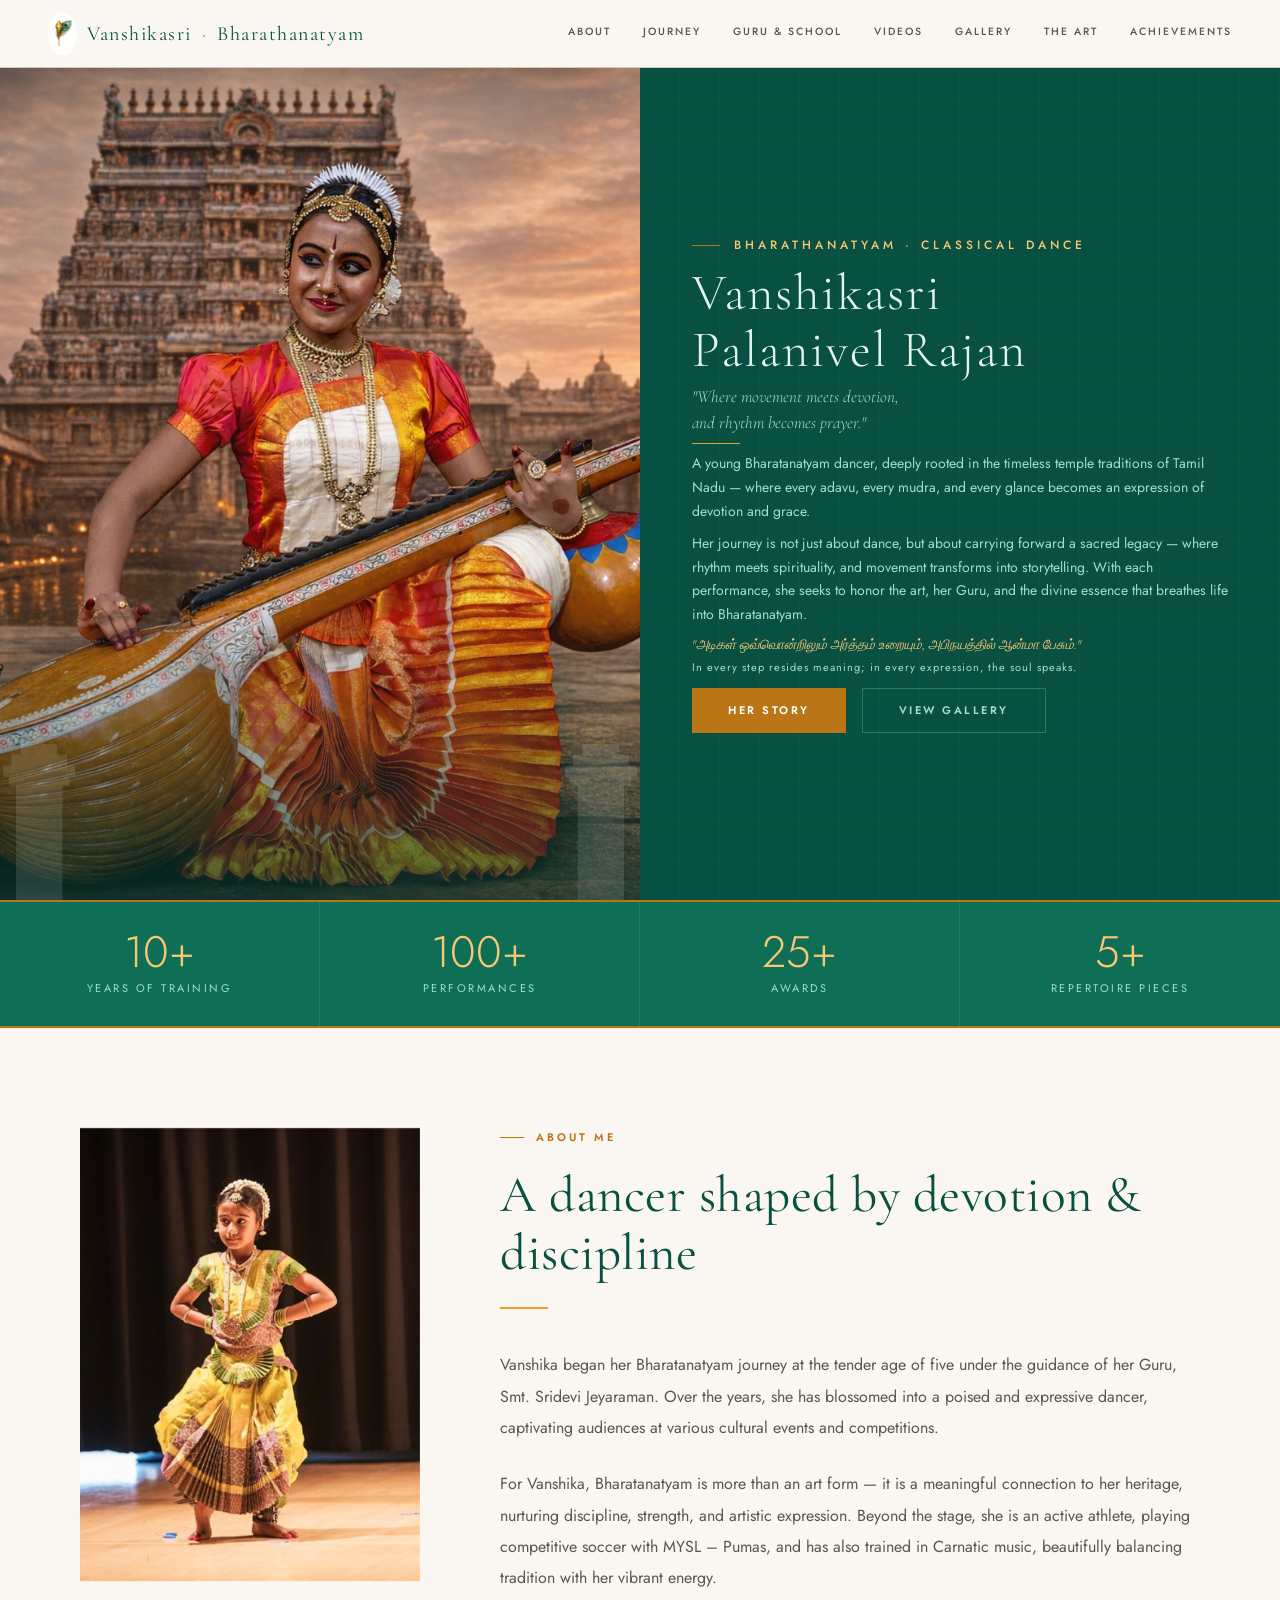
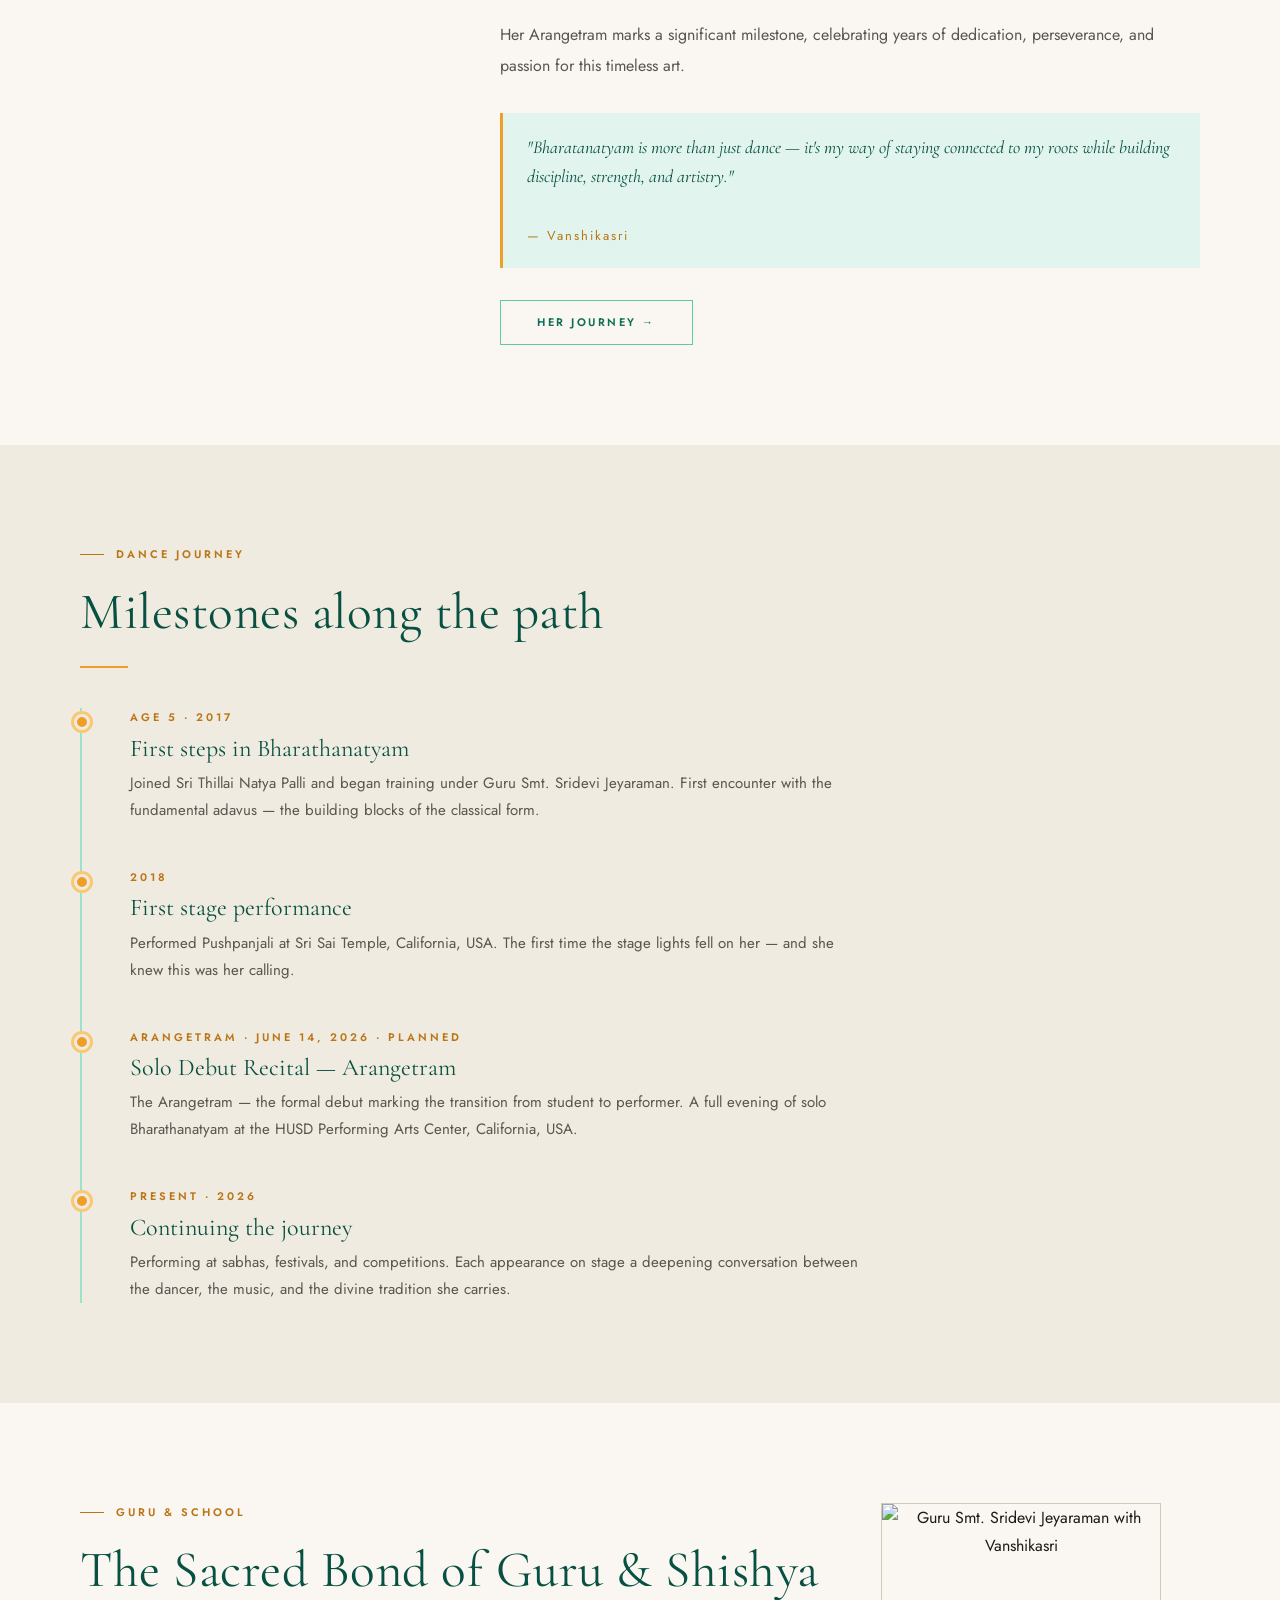
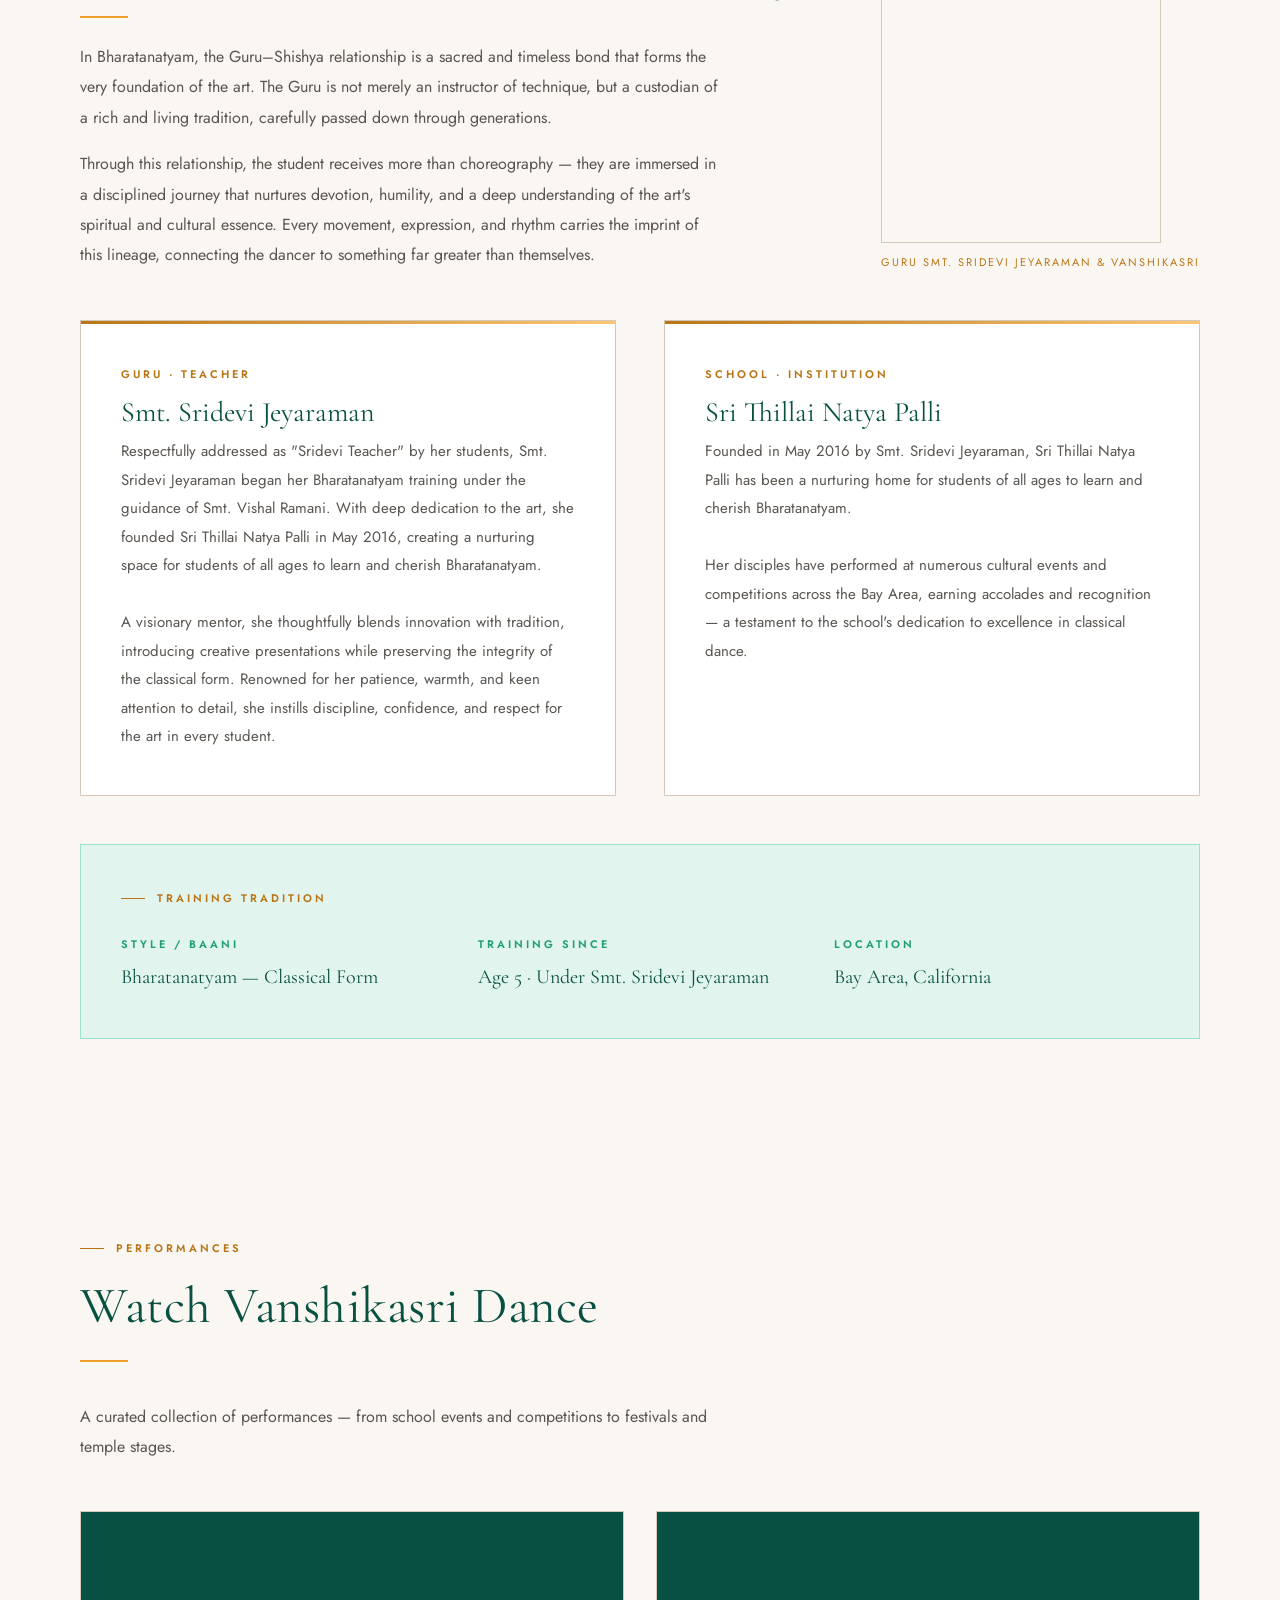
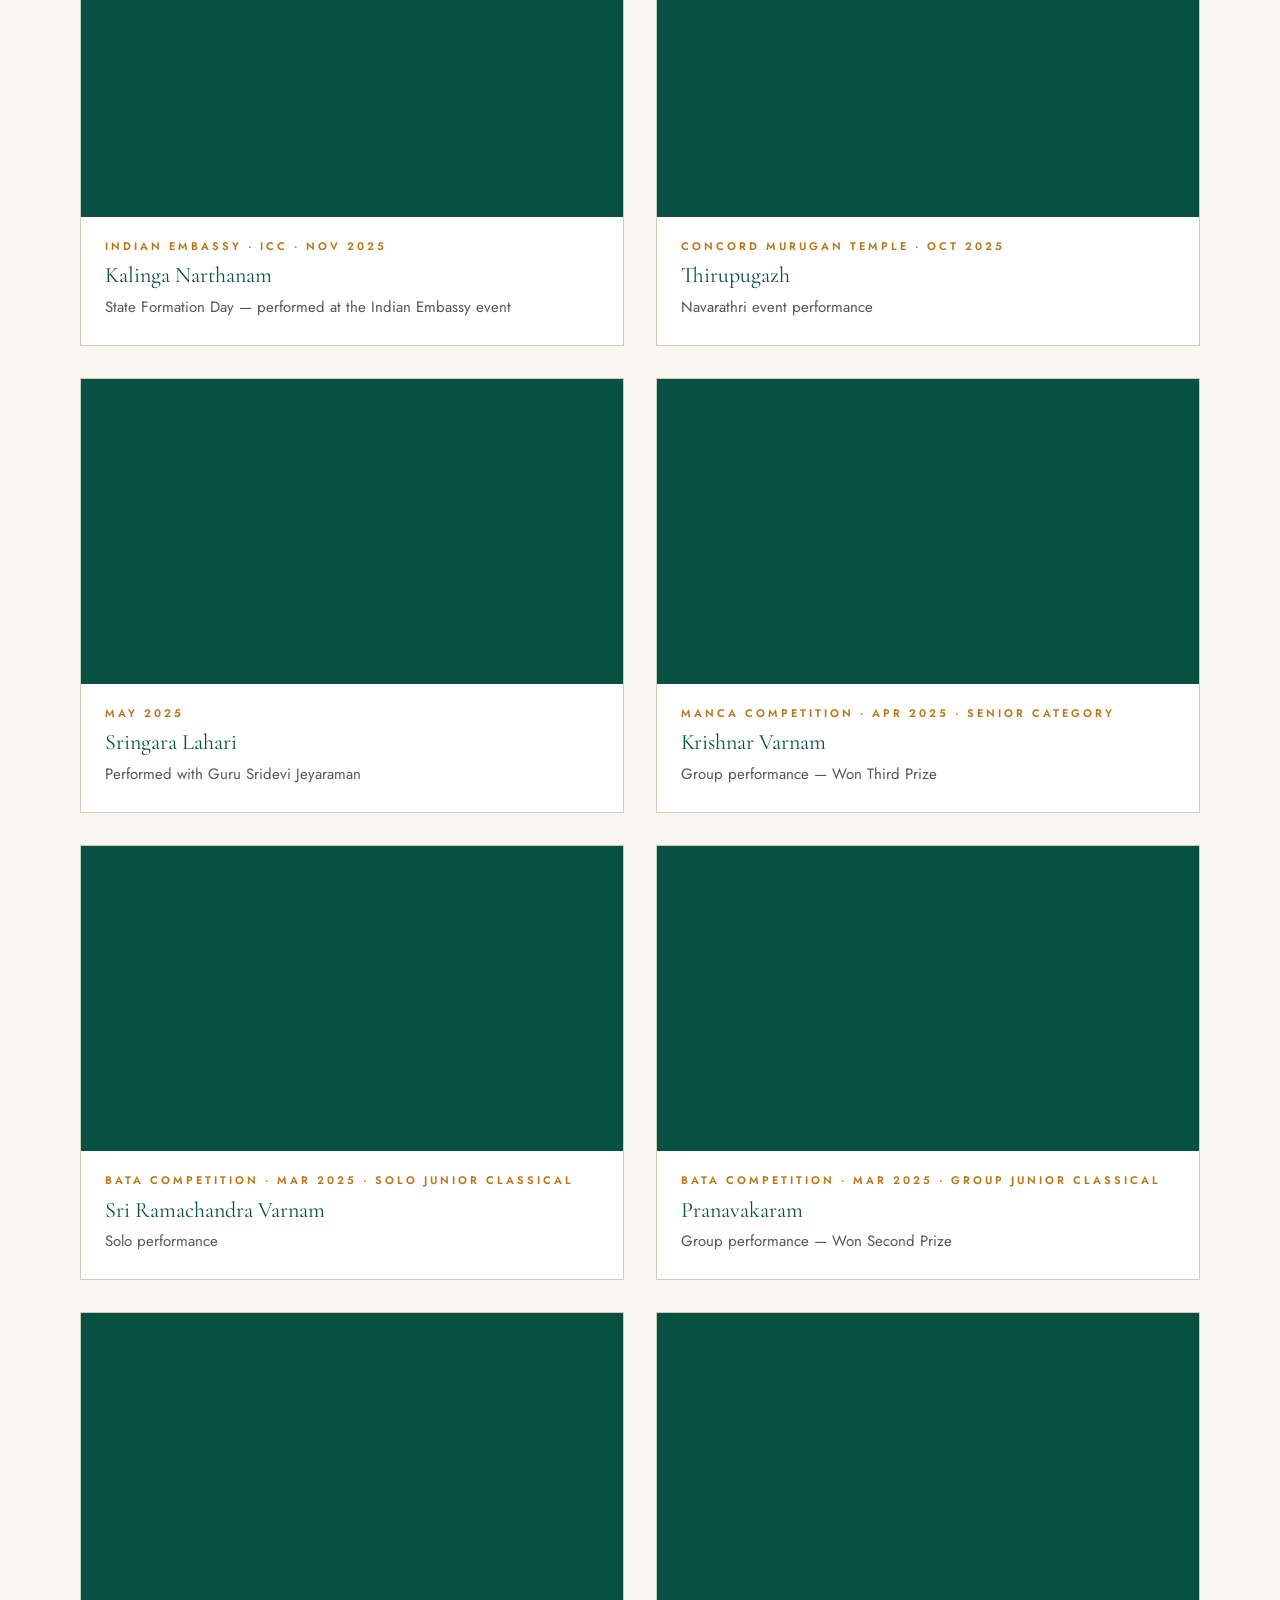
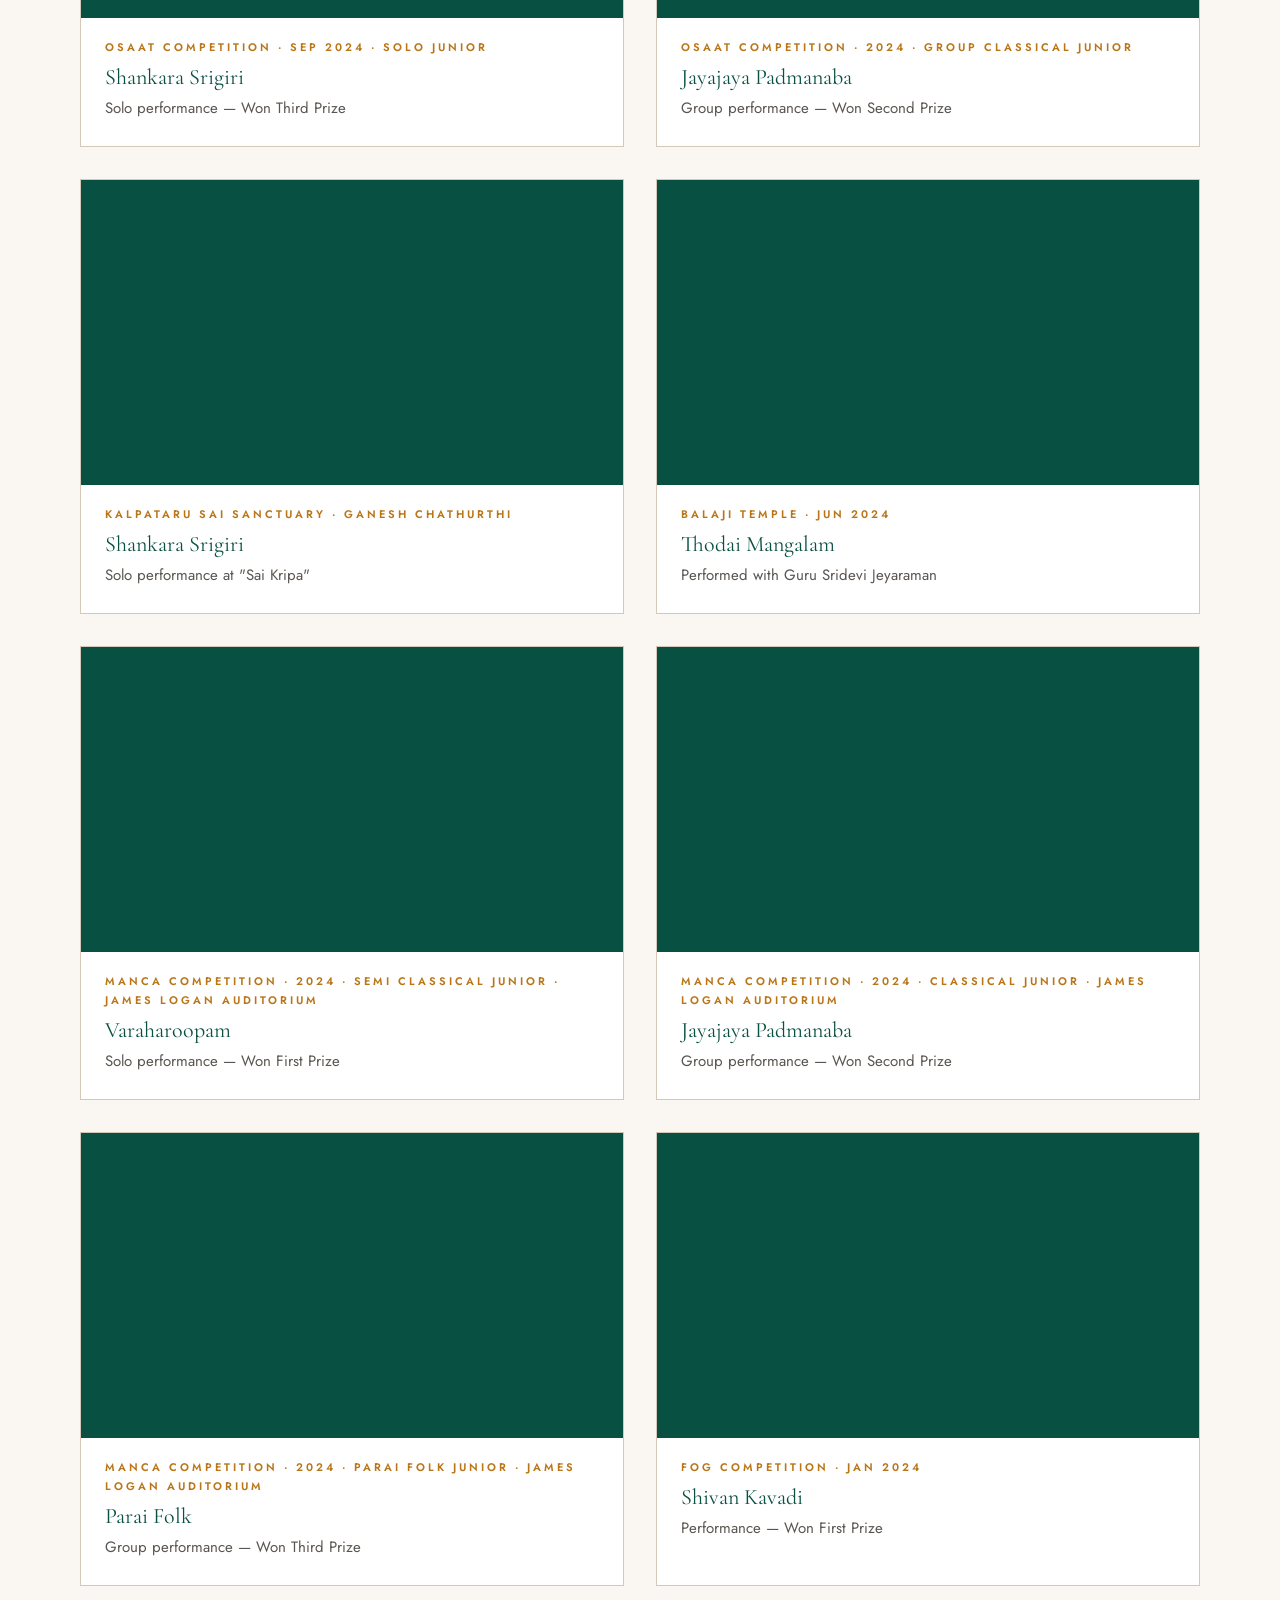
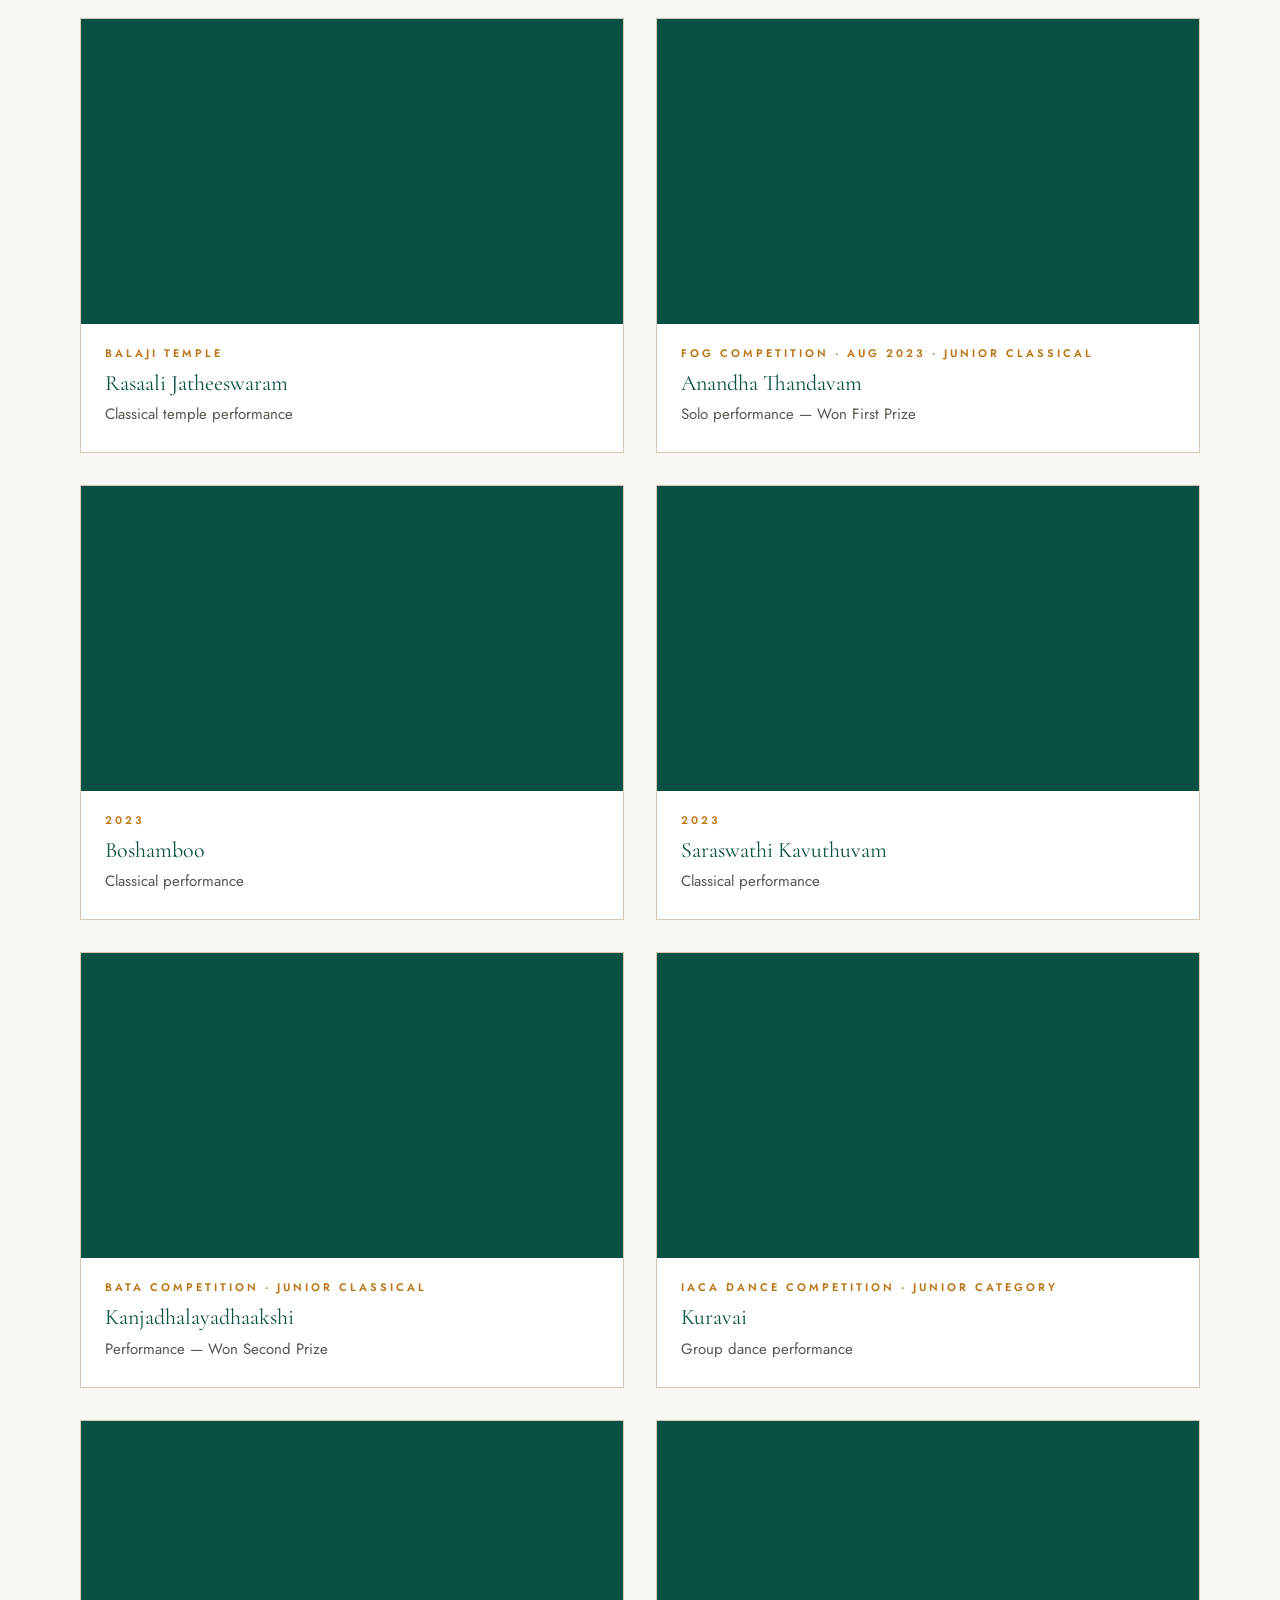
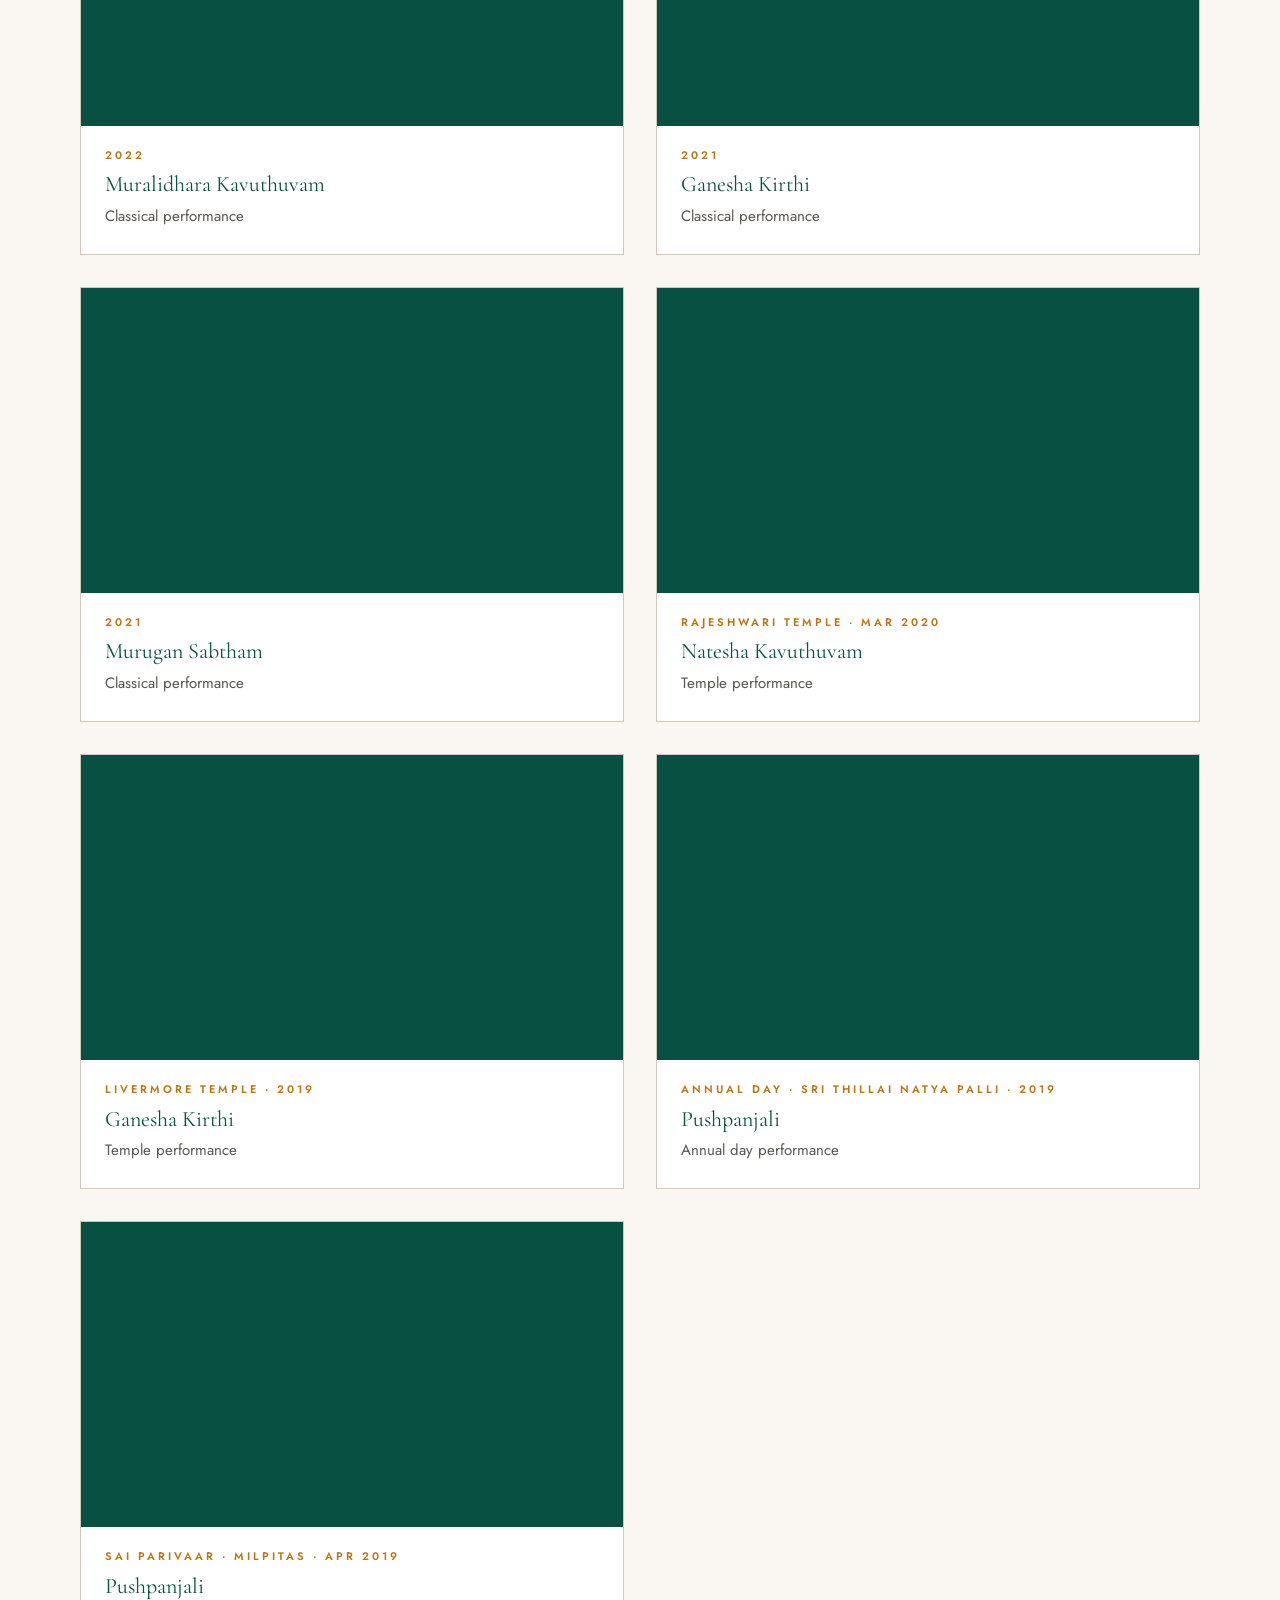
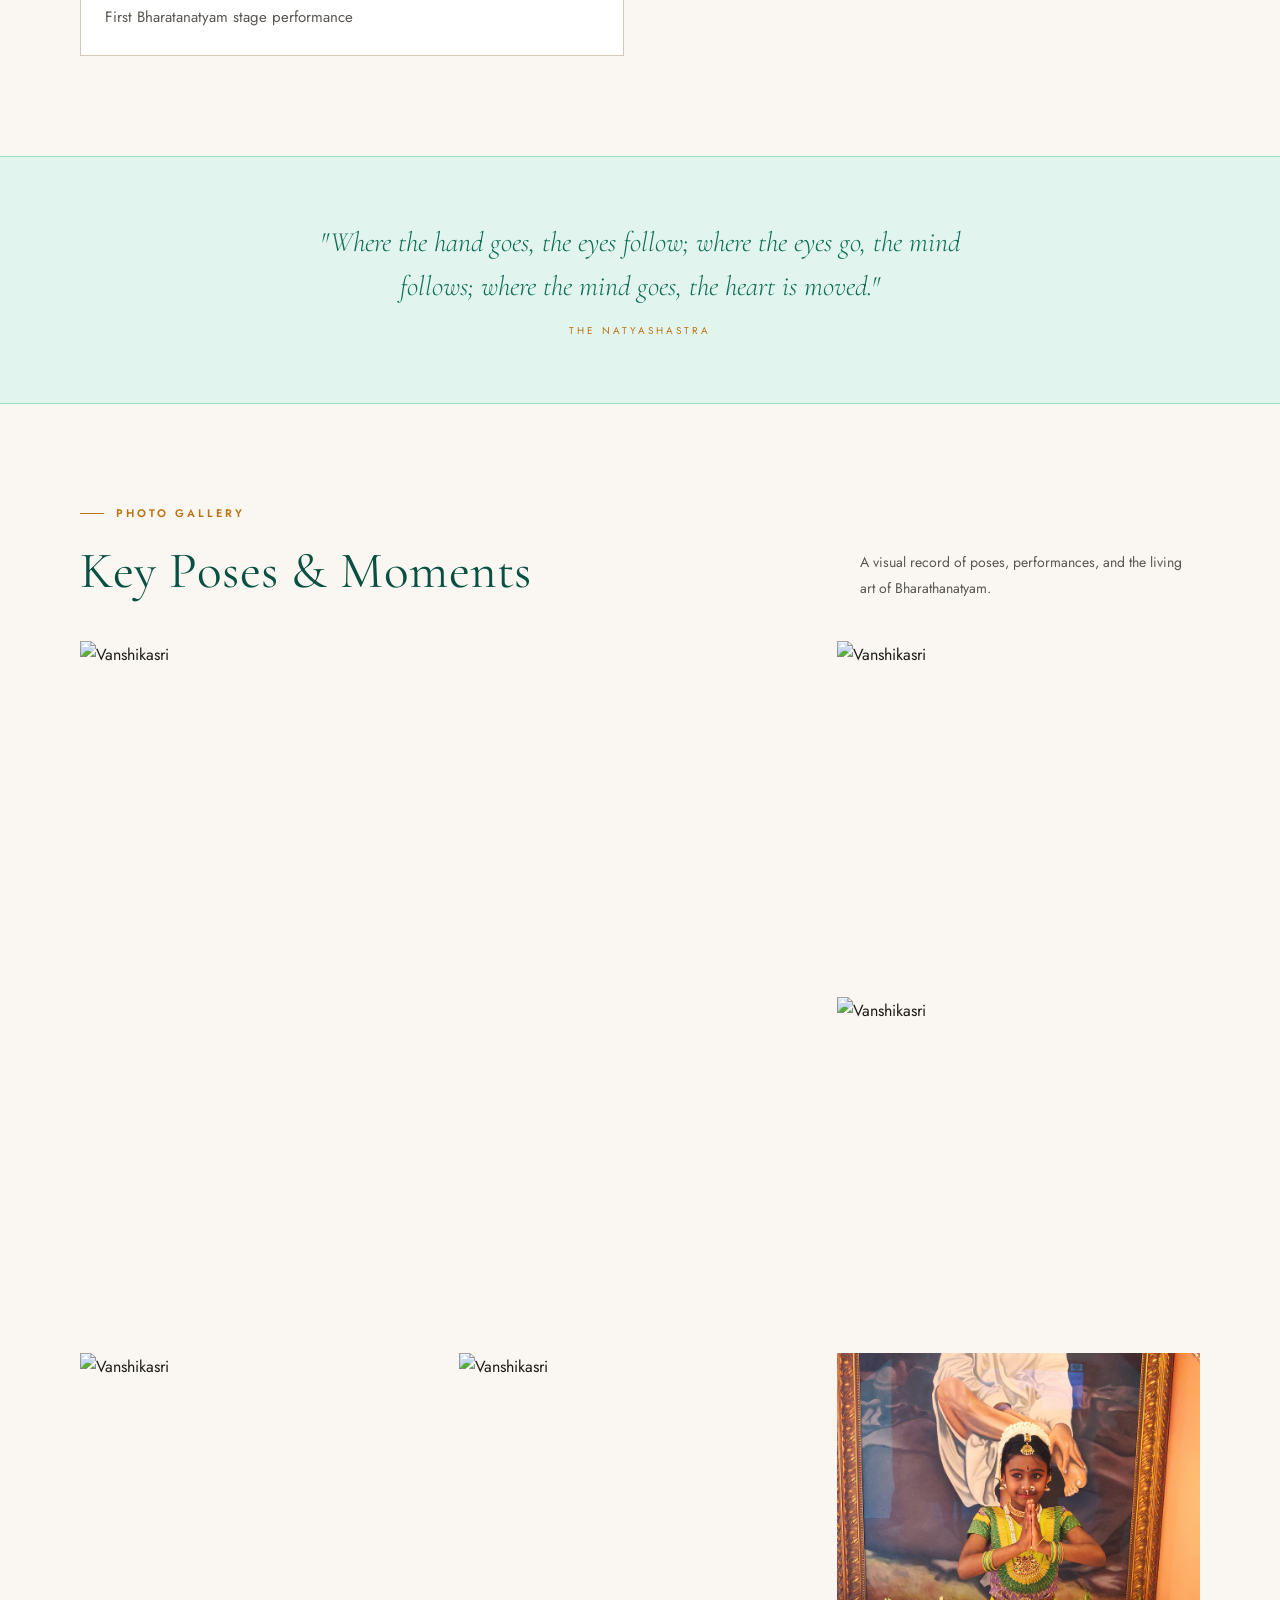
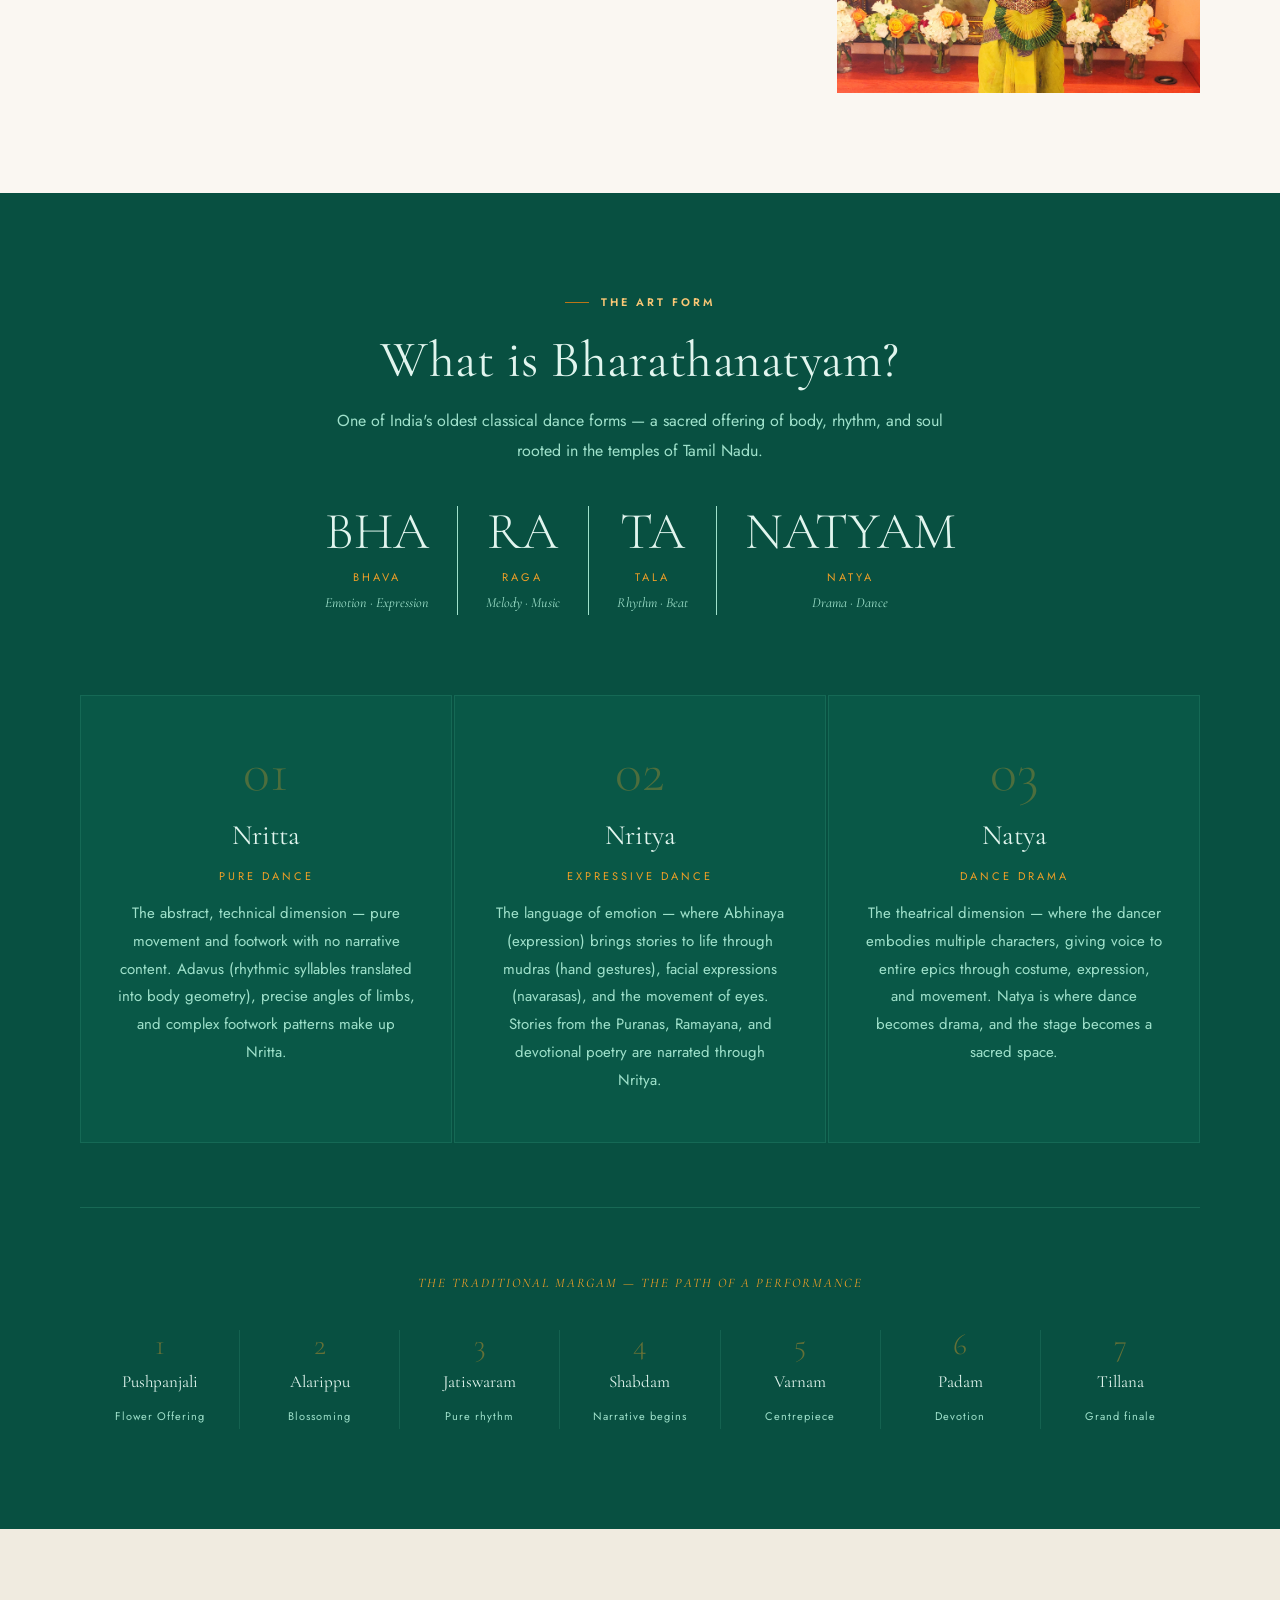
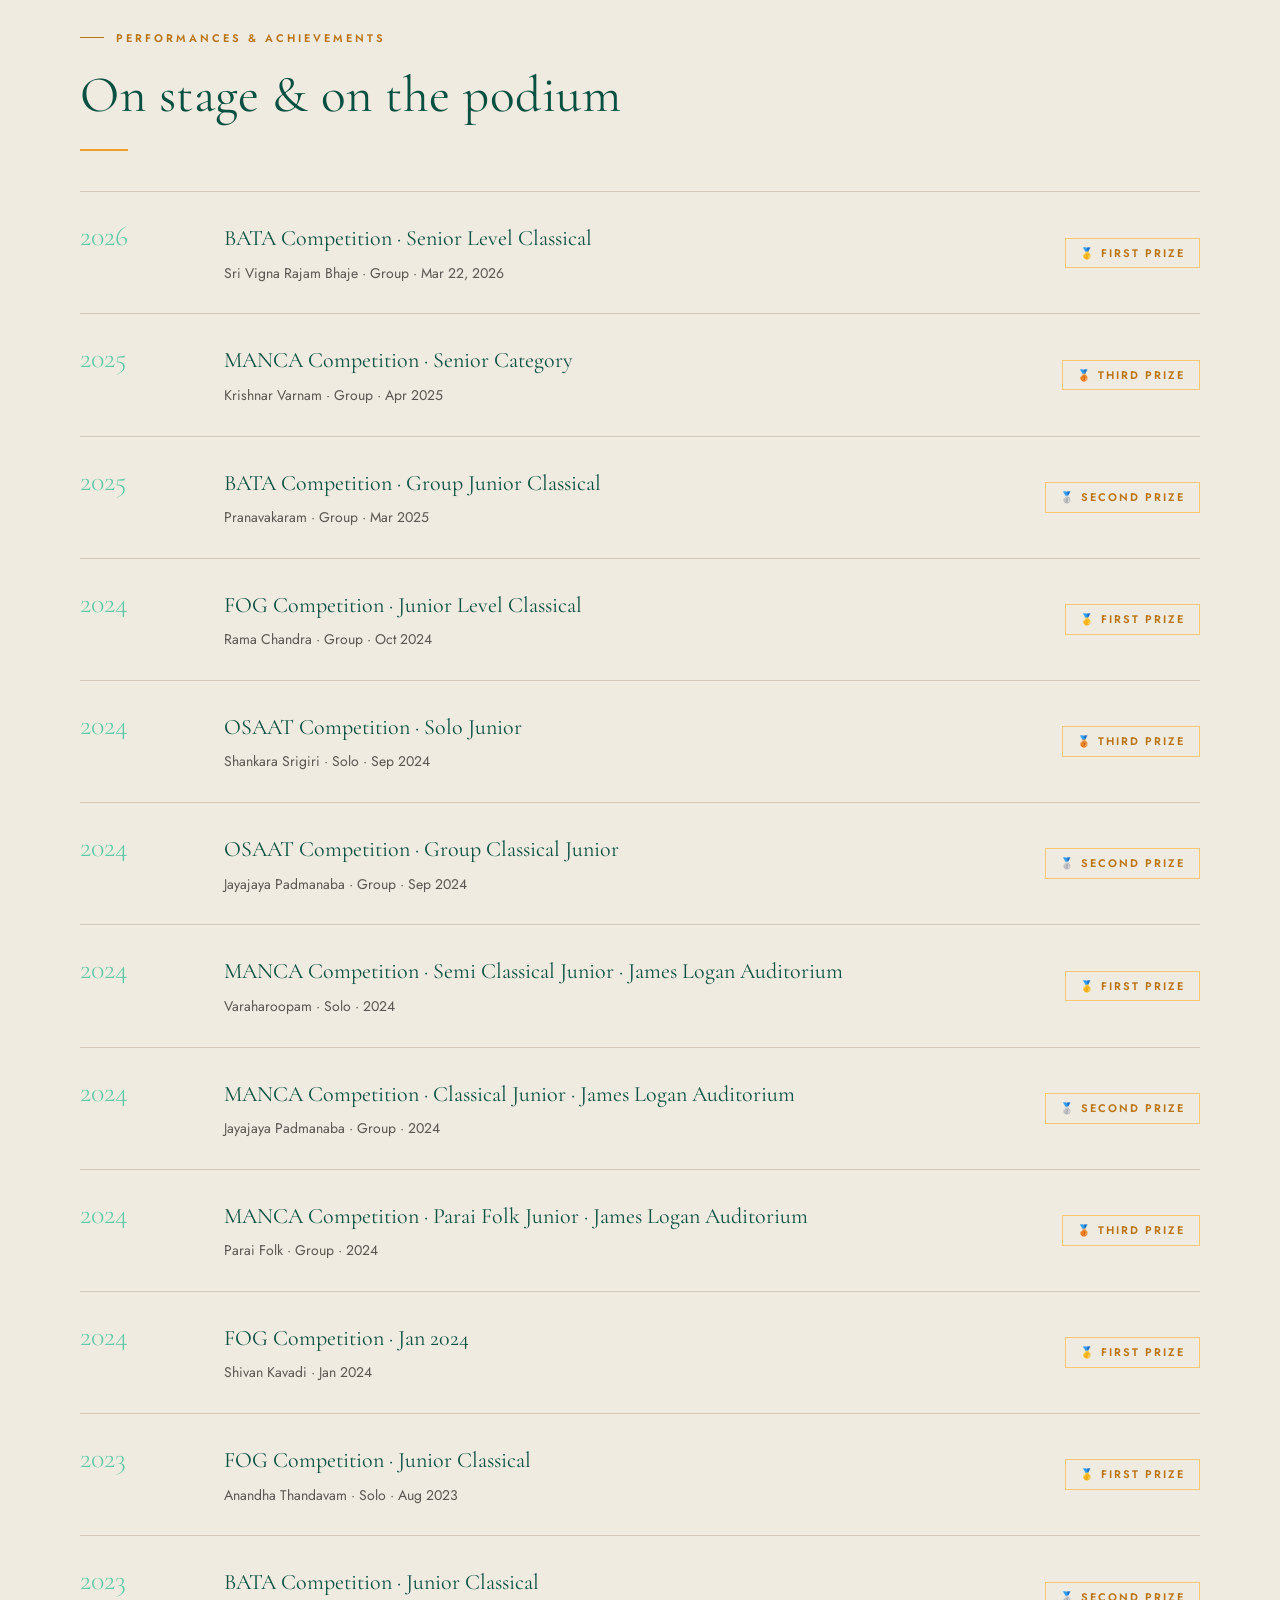
==== commit fed545f0: "Remove 3 videos with embedding disabled on YouTube Kkeg7rsUoEc (Sri Vigna Rajam Bhaje), B7EVT4e-eAk " ====
--- a/index.html
+++ b/index.html
@@ -1119,16 +1119,6 @@
 
     <div class="videos-grid reveal">
 
-      <div class="video-card">
-        <div class="video-embed-area">
-          <iframe class="video-embed" src="https://www.youtube.com/embed/Kkeg7rsUoEc" title="Sri Vigna Rajam Bhaje" frameborder="0" allowfullscreen loading="lazy" allow="accelerometer; autoplay; clipboard-write; encrypted-media; gyroscope; picture-in-picture; web-share"></iframe>
-        </div>
-        <div class="video-meta">
-          <div class="video-event">BATA Competition · Mar 22, 2026 · Senior Level Classical</div>
-          <div class="video-title">Sri Vigna Rajam Bhaje</div>
-          <div class="video-desc">Group performance — Won First Prize</div>
-        </div>
-      </div>
 
       <div class="video-card">
         <div class="video-embed-area">
@@ -1196,16 +1186,6 @@
         </div>
       </div>
 
-      <div class="video-card">
-        <div class="video-embed-area">
-          <iframe class="video-embed" src="https://www.youtube.com/embed/B7EVT4e-eAk" title="Rama Chandra" frameborder="0" allowfullscreen loading="lazy" allow="accelerometer; autoplay; clipboard-write; encrypted-media; gyroscope; picture-in-picture; web-share"></iframe>
-        </div>
-        <div class="video-meta">
-          <div class="video-event">FOG Competition · Oct 2024 · Junior Level Classical</div>
-          <div class="video-title">Rama Chandra</div>
-          <div class="video-desc">Group performance — Won First Prize</div>
-        </div>
-      </div>
 
       <div class="video-card">
         <div class="video-embed-area">
@@ -1361,16 +1341,6 @@
         </div>
       </div>
 
-      <div class="video-card">
-        <div class="video-embed-area">
-          <iframe class="video-embed" src="https://www.youtube.com/embed/NMRPYO539kI" title="Shiva Stuthi" frameborder="0" allowfullscreen loading="lazy" allow="accelerometer; autoplay; clipboard-write; encrypted-media; gyroscope; picture-in-picture; web-share"></iframe>
-        </div>
-        <div class="video-meta">
-          <div class="video-event">FOG Competition · 2022 · Junior Category</div>
-          <div class="video-title">Shiva Stuthi</div>
-          <div class="video-desc">Solo performance — Won First Prize</div>
-        </div>
-      </div>
 
       <div class="video-card">
         <div class="video-embed-area">
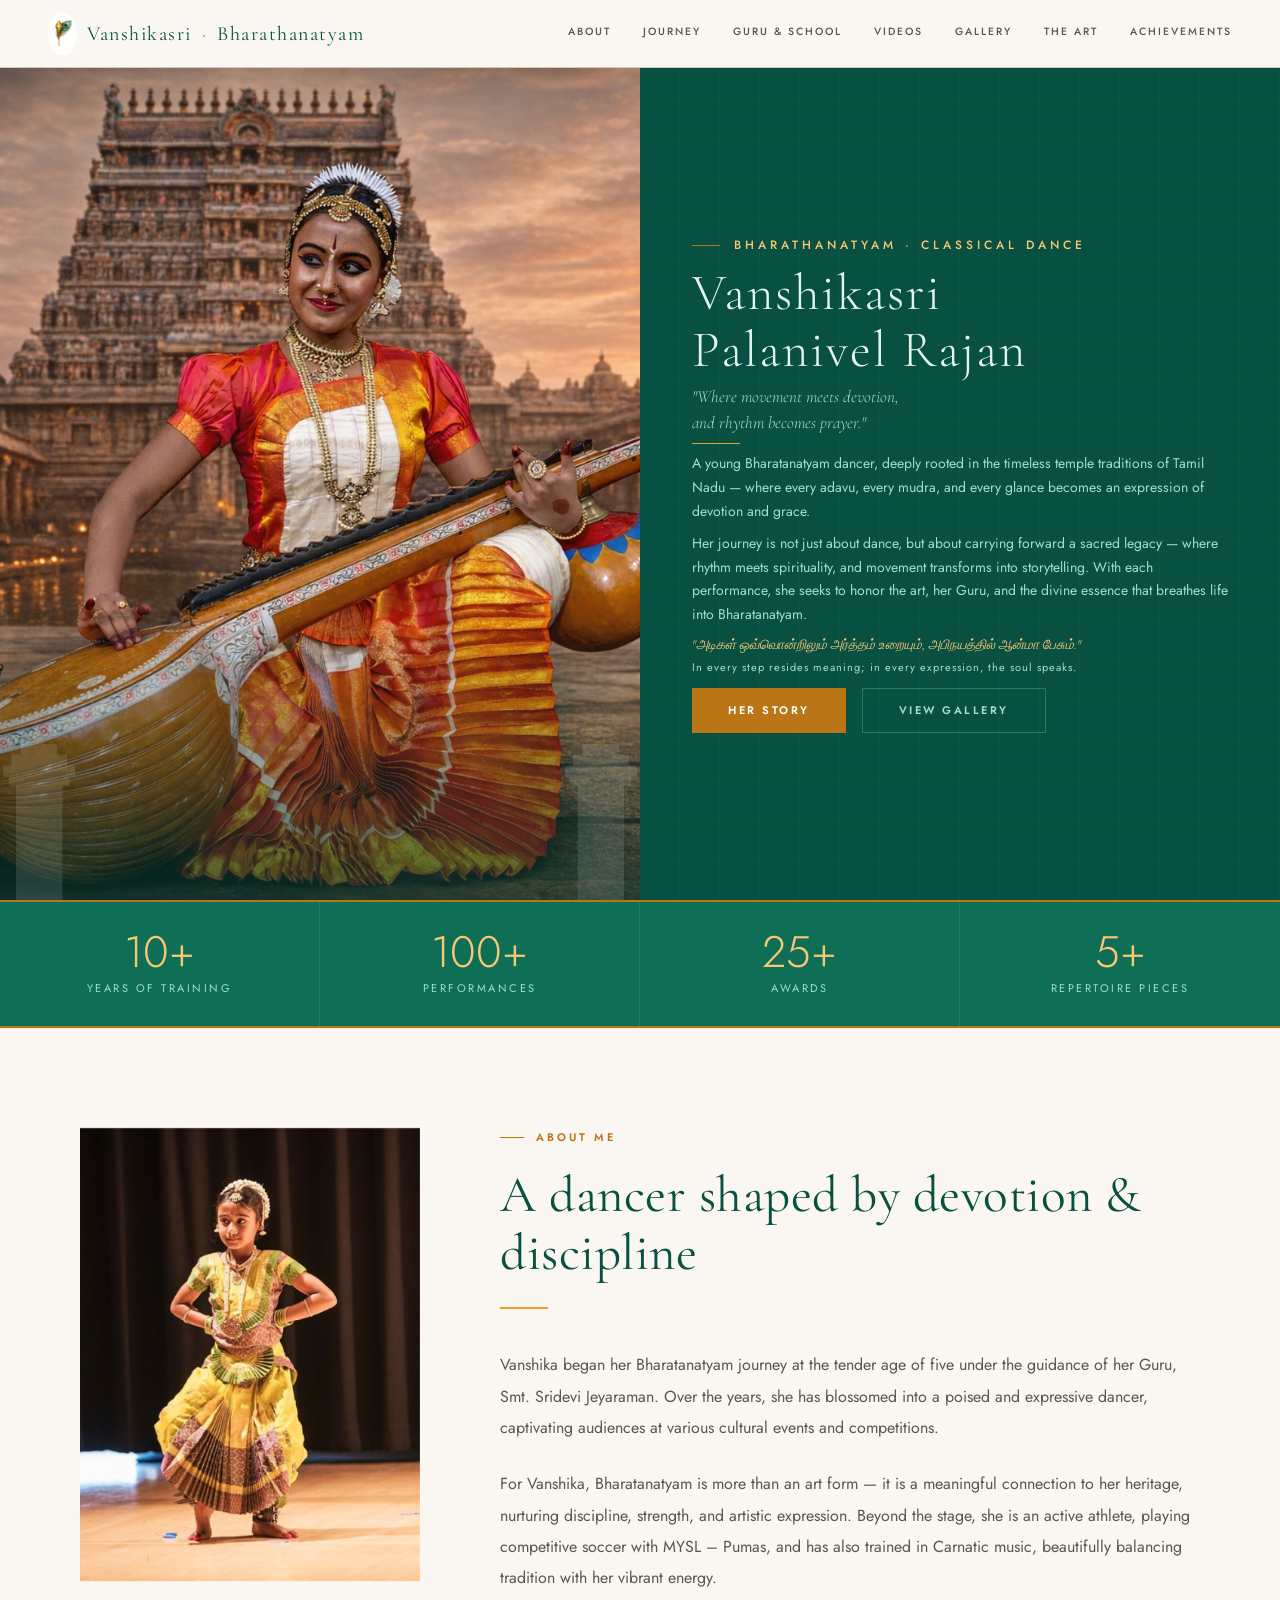
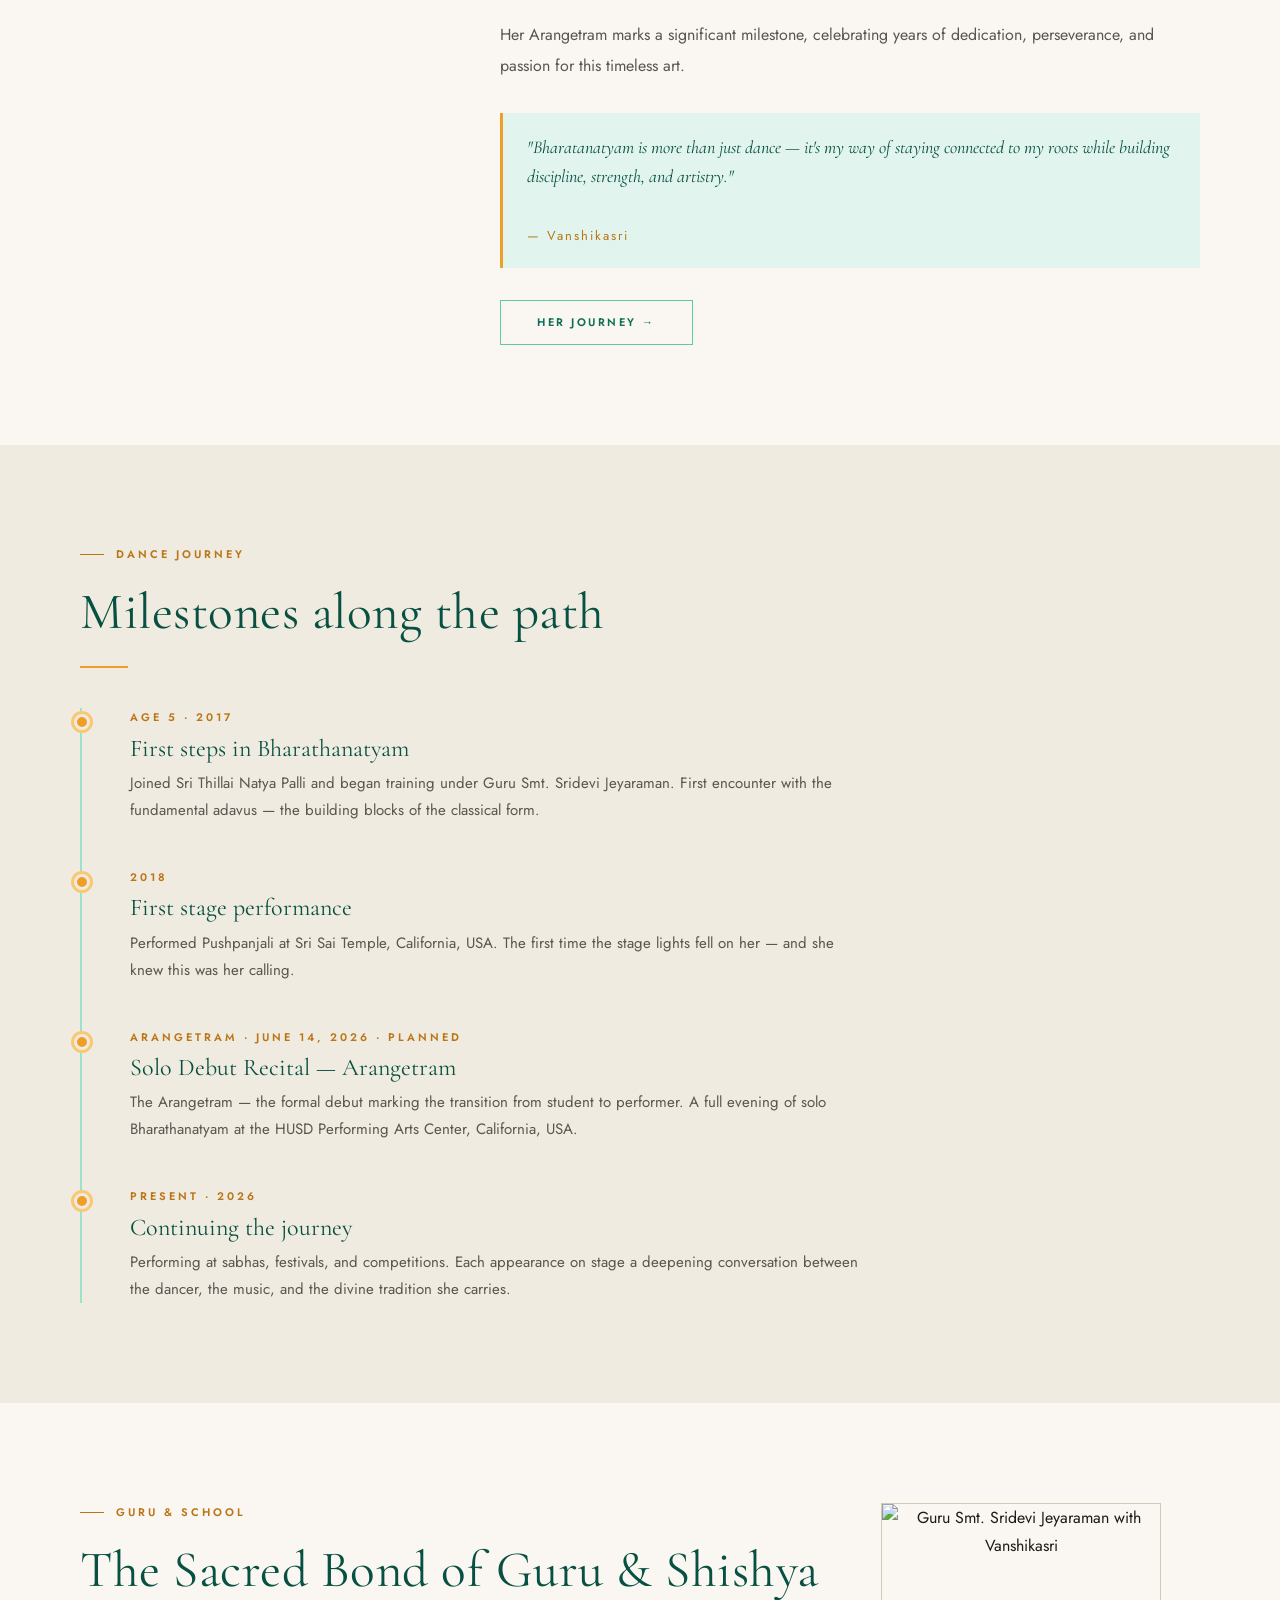
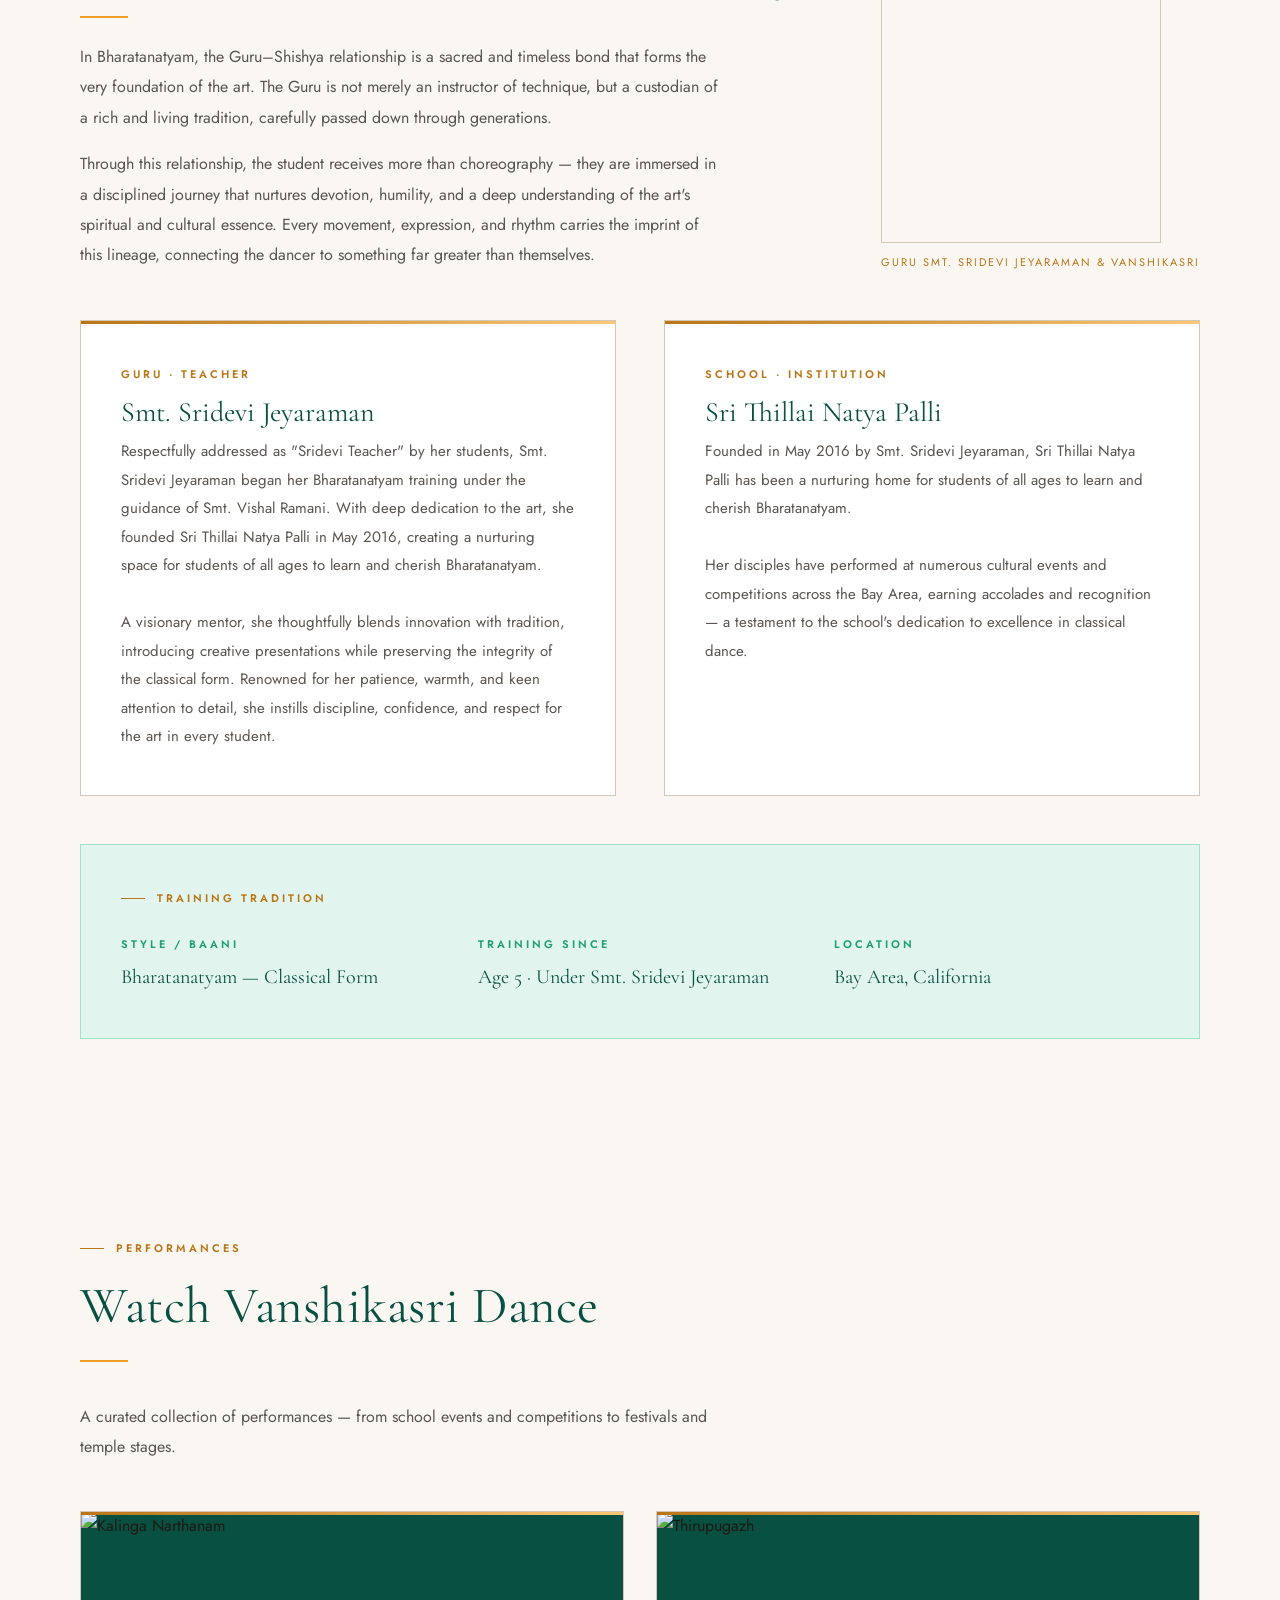
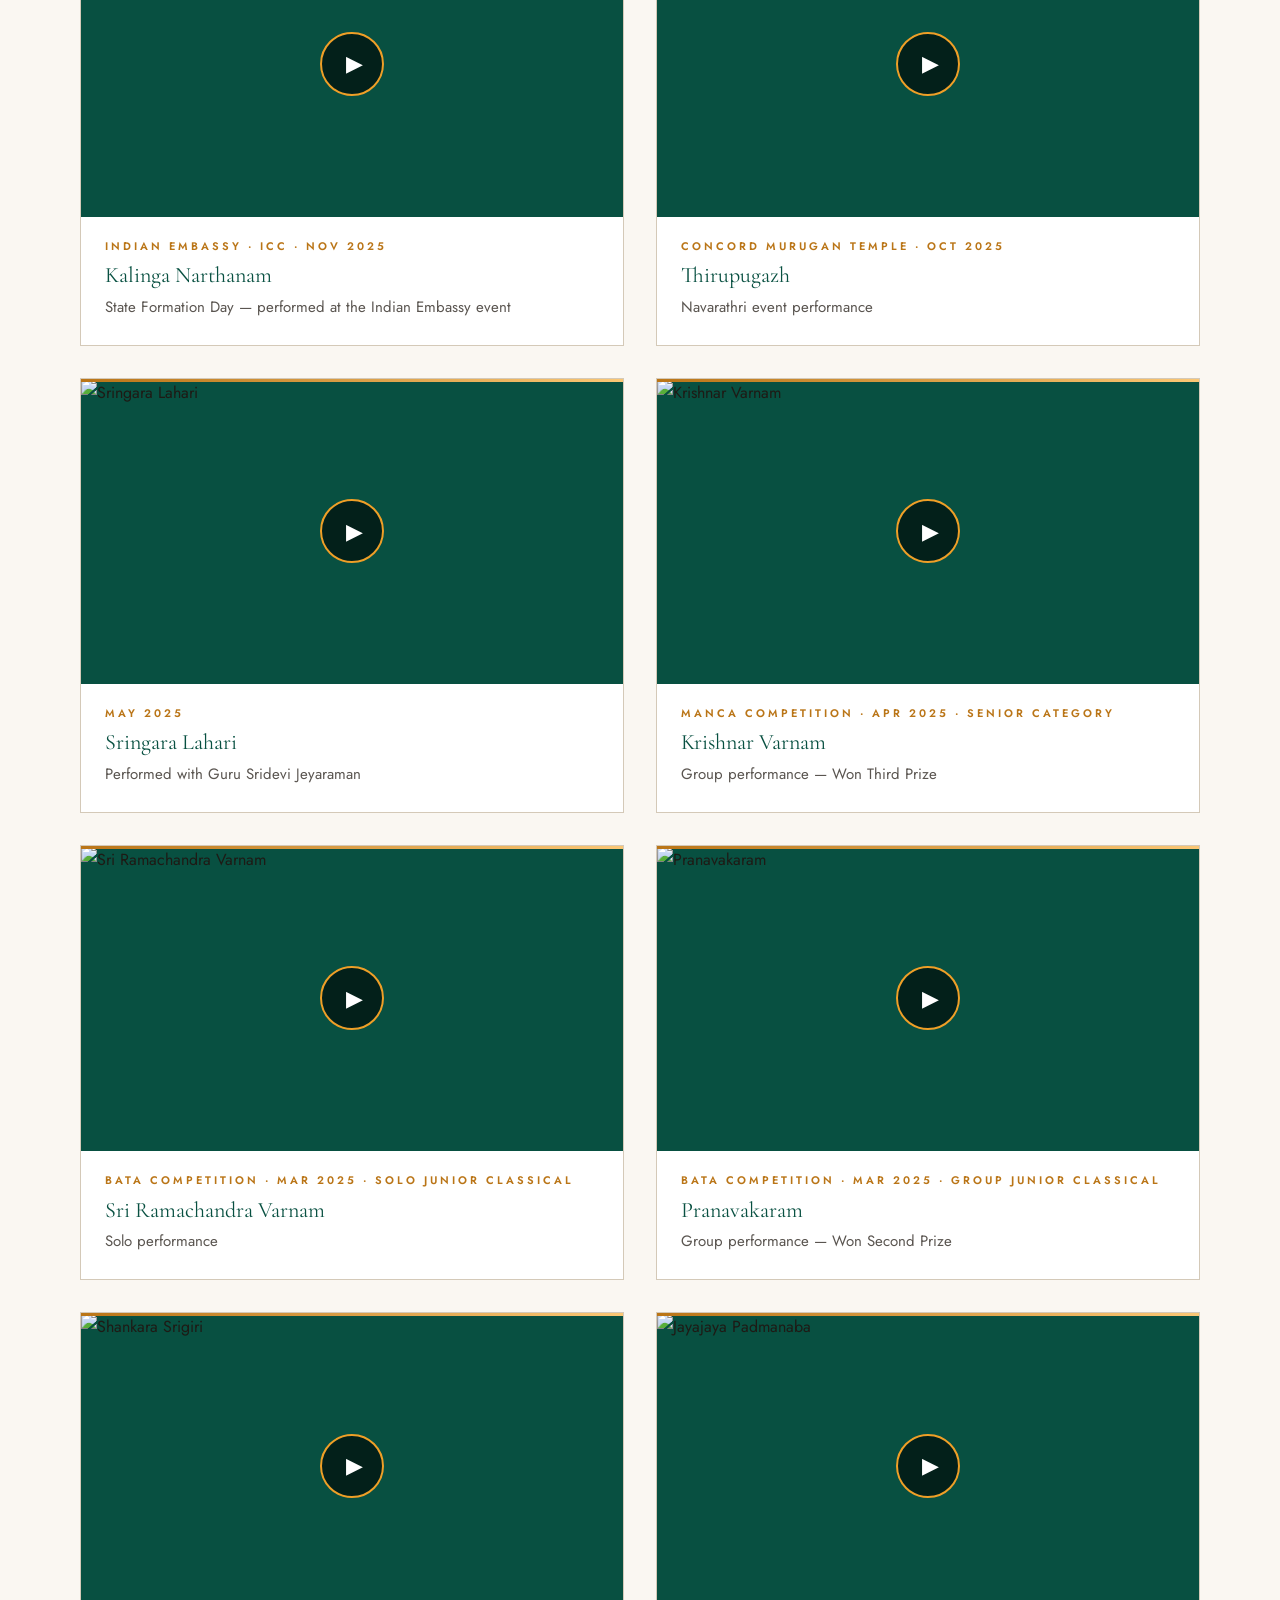
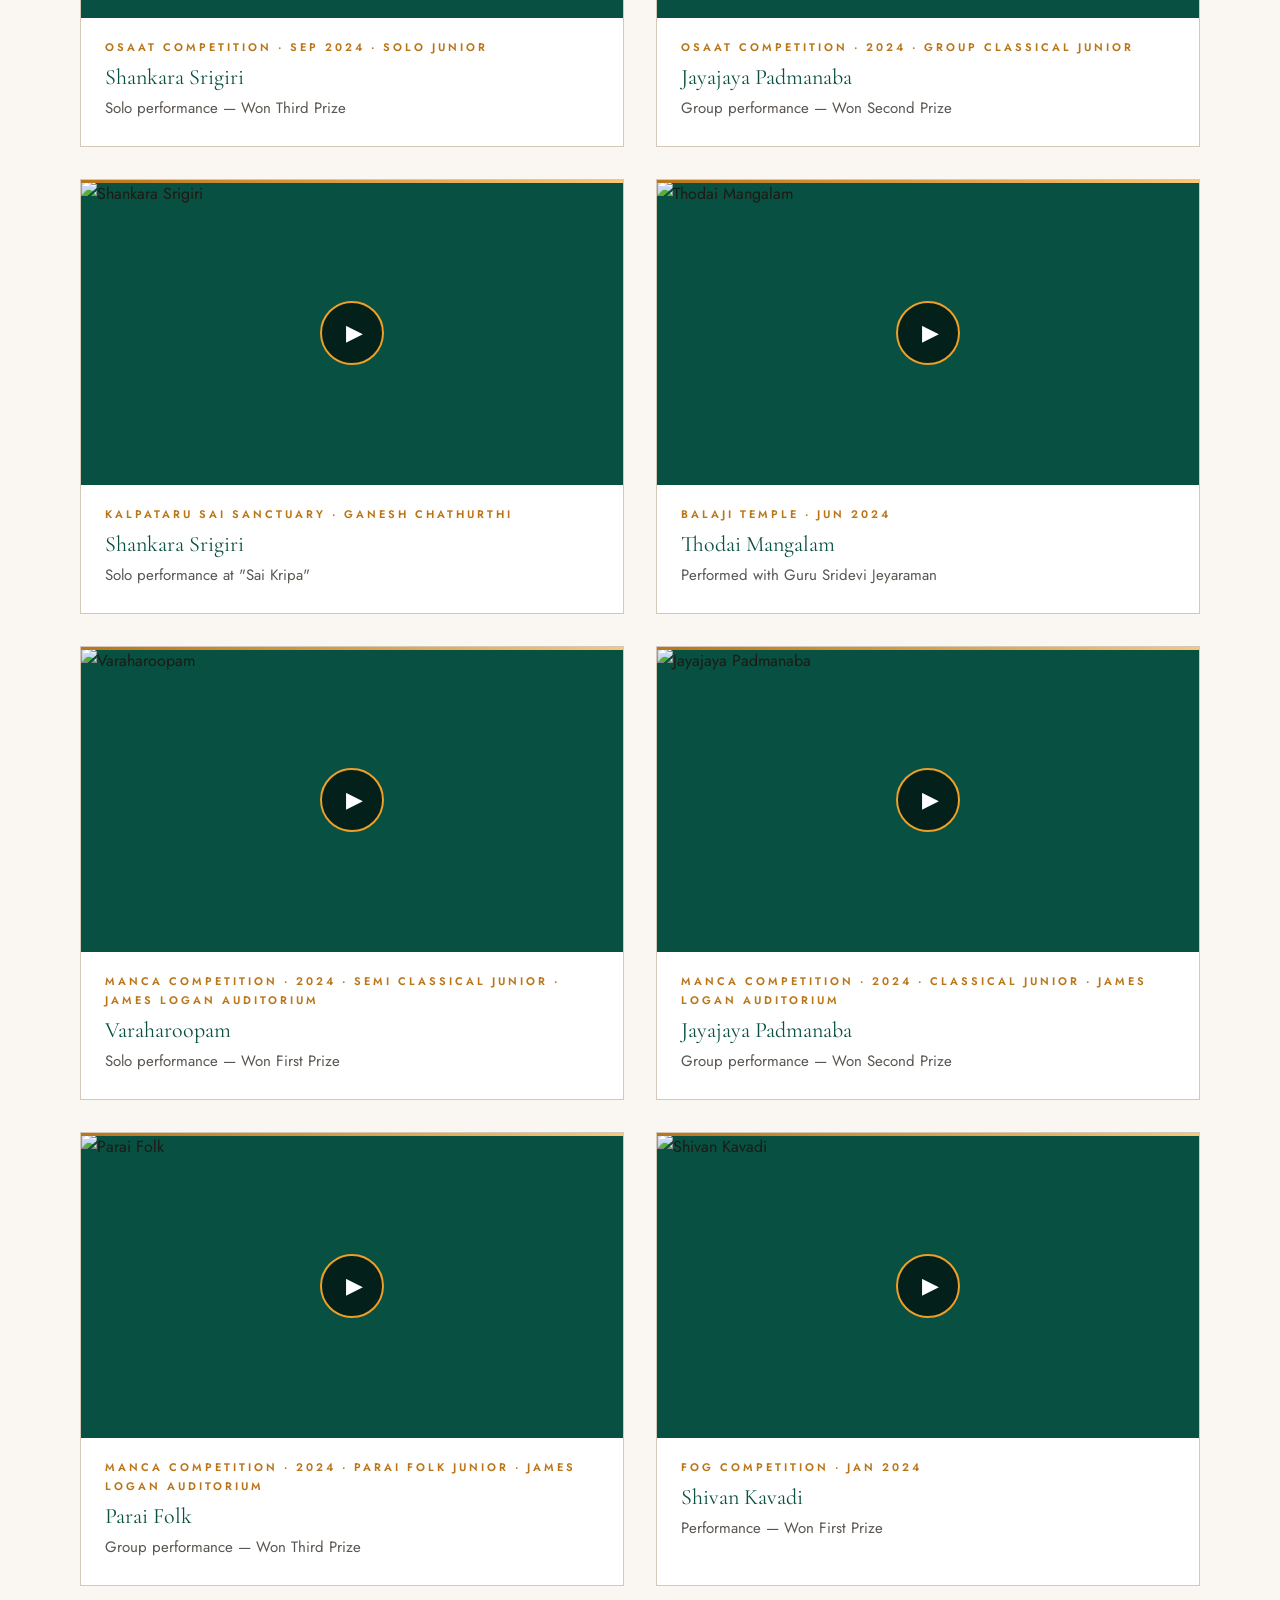
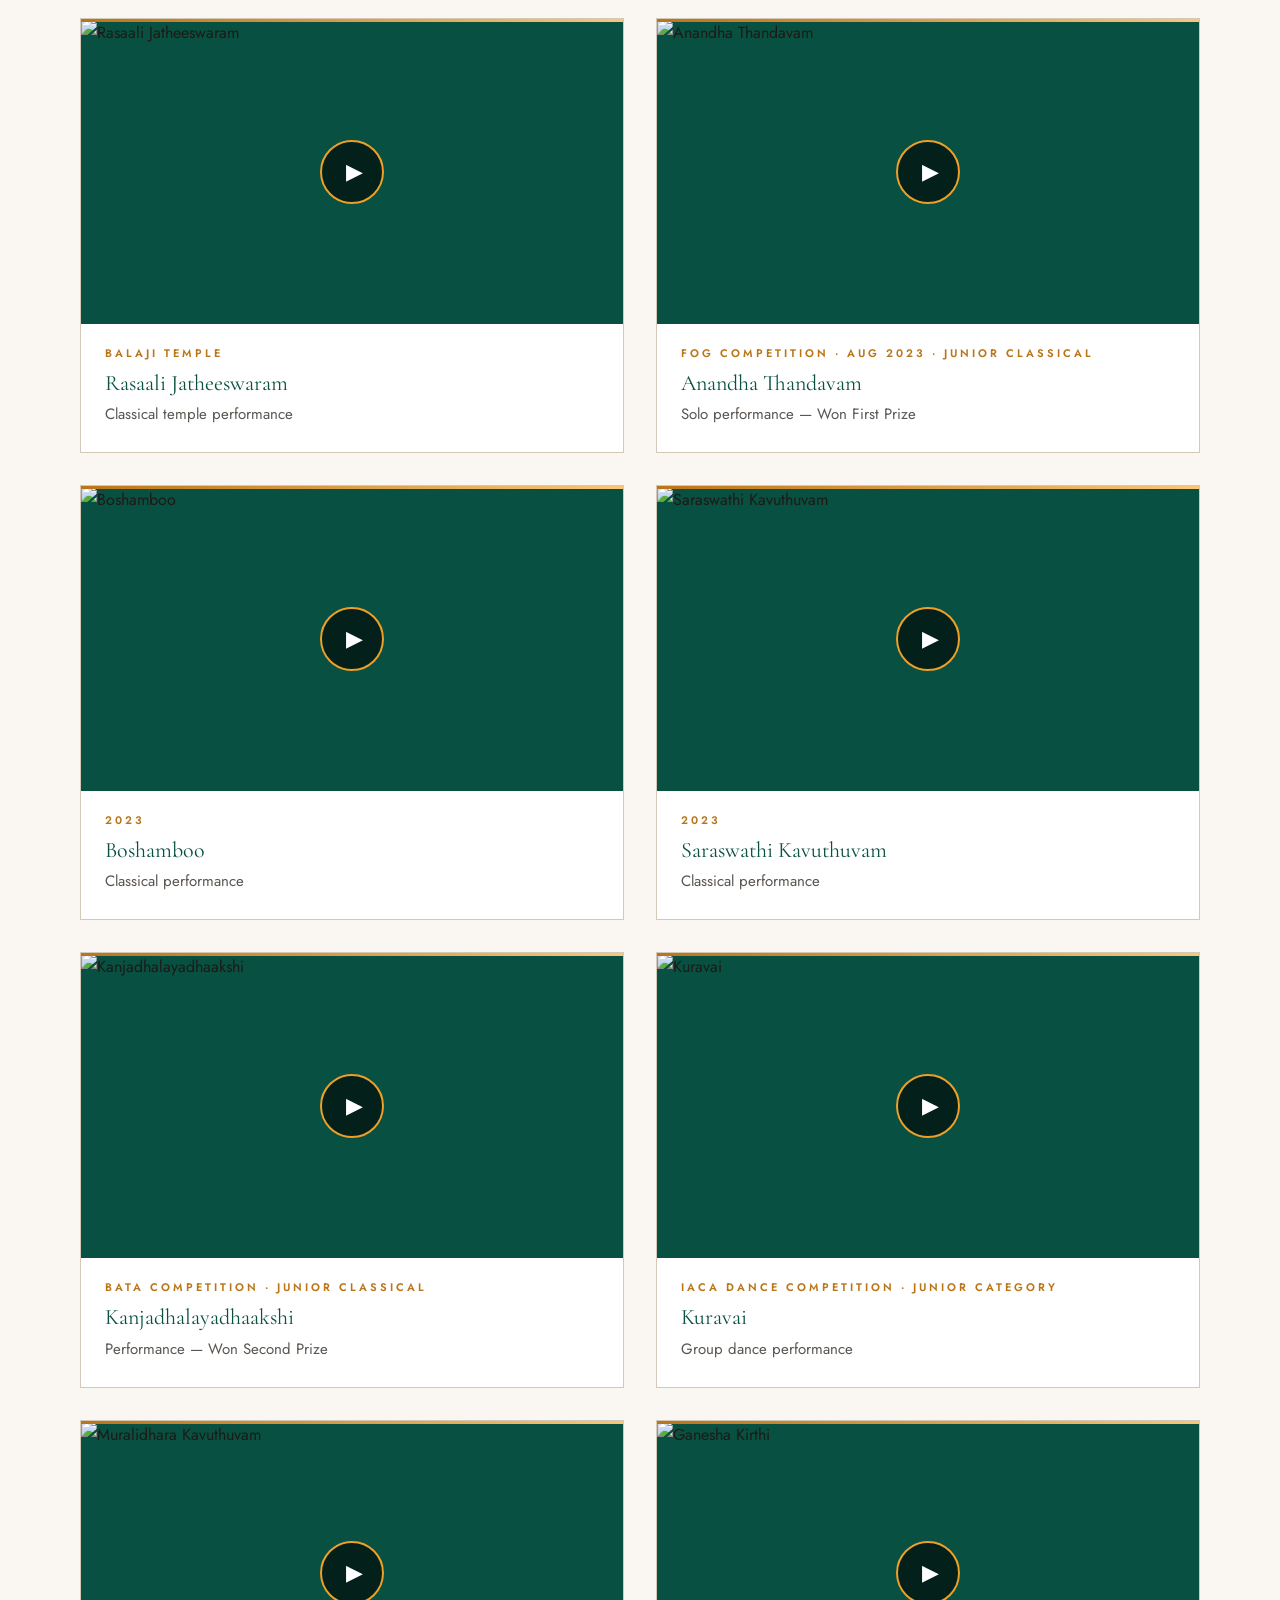
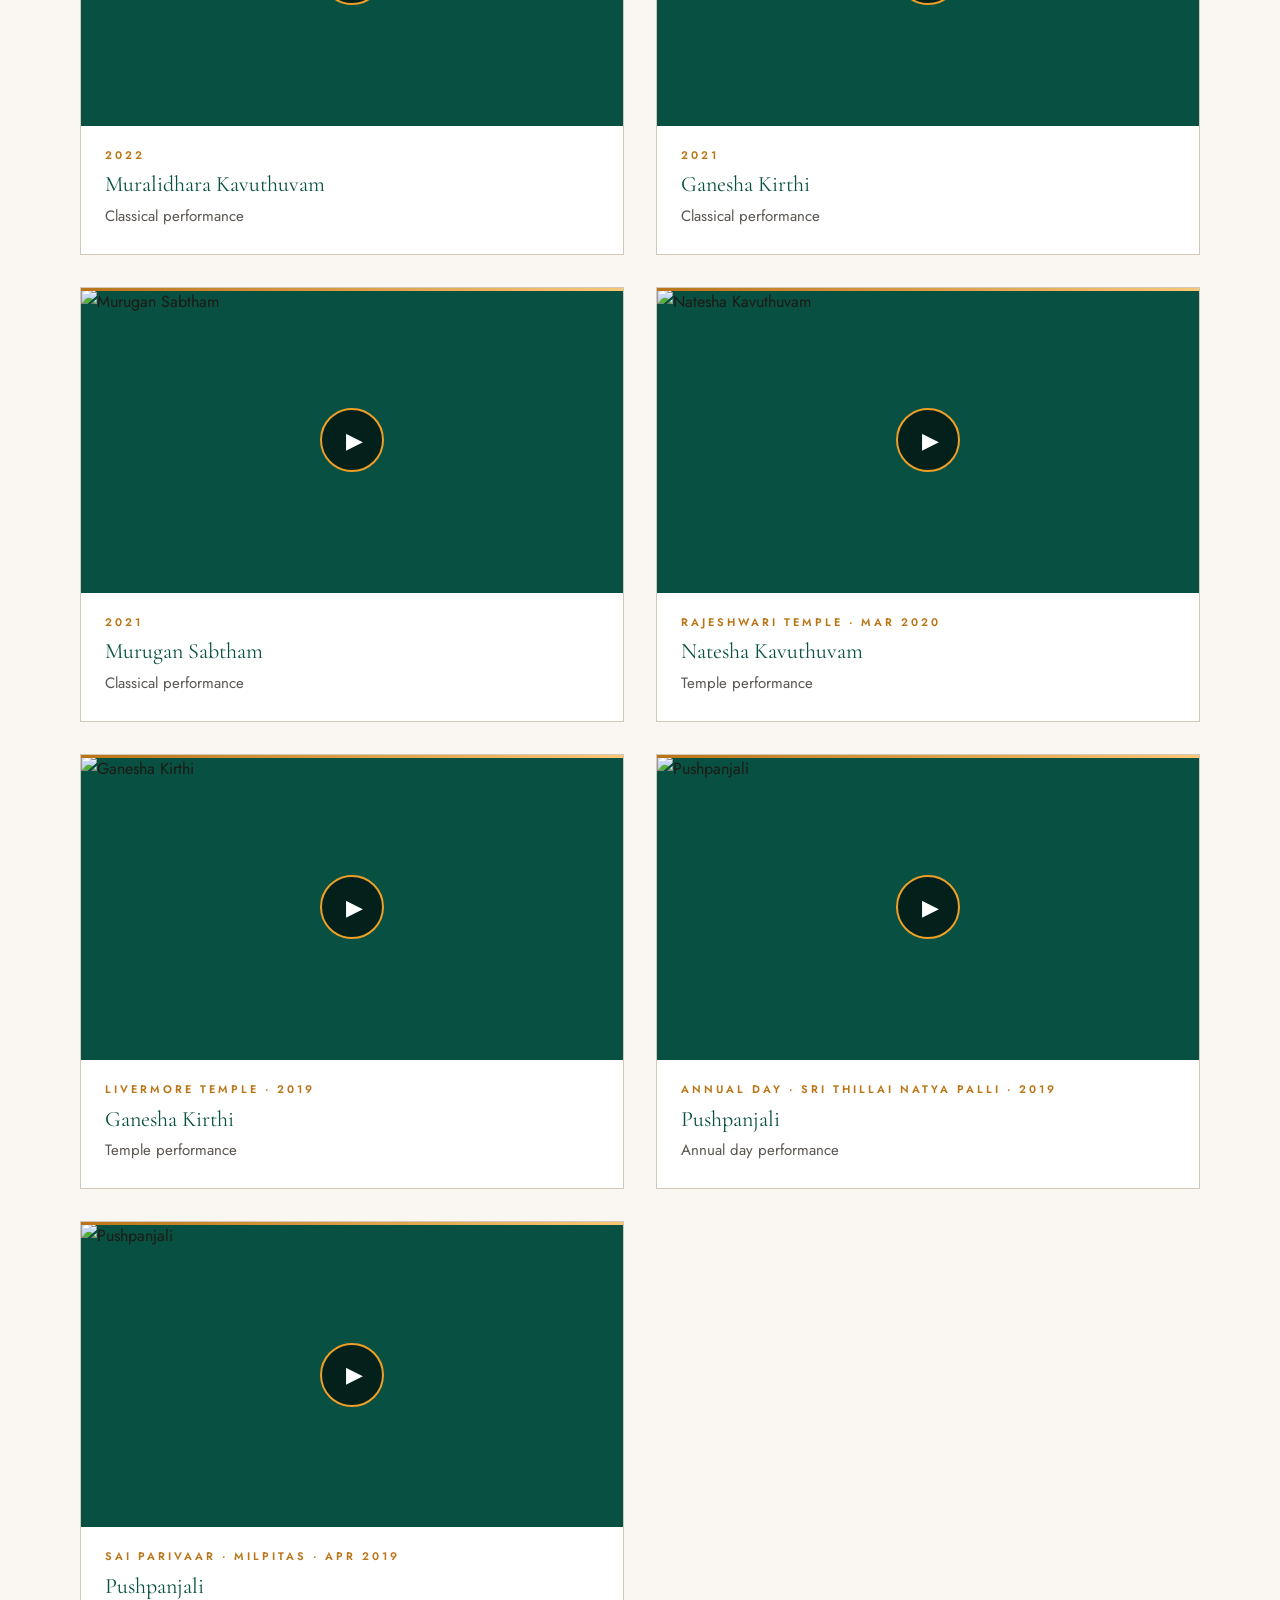
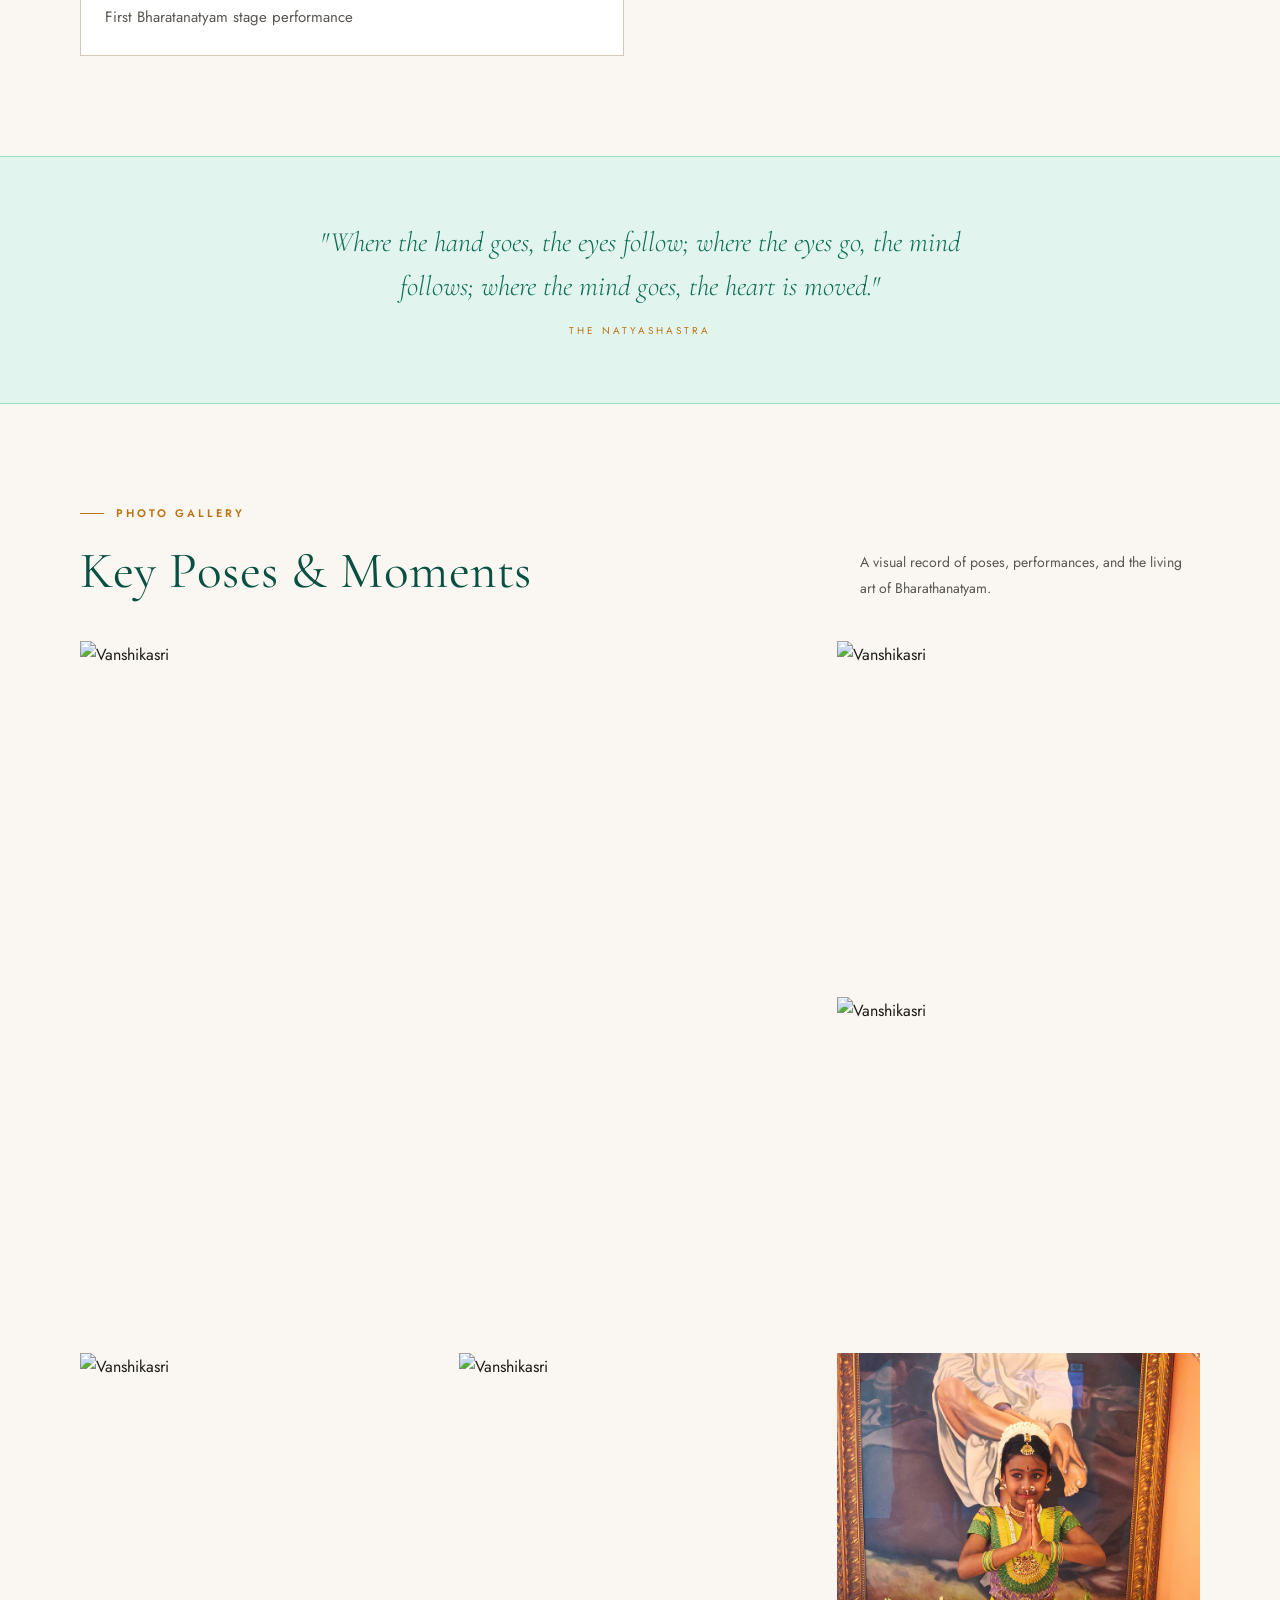
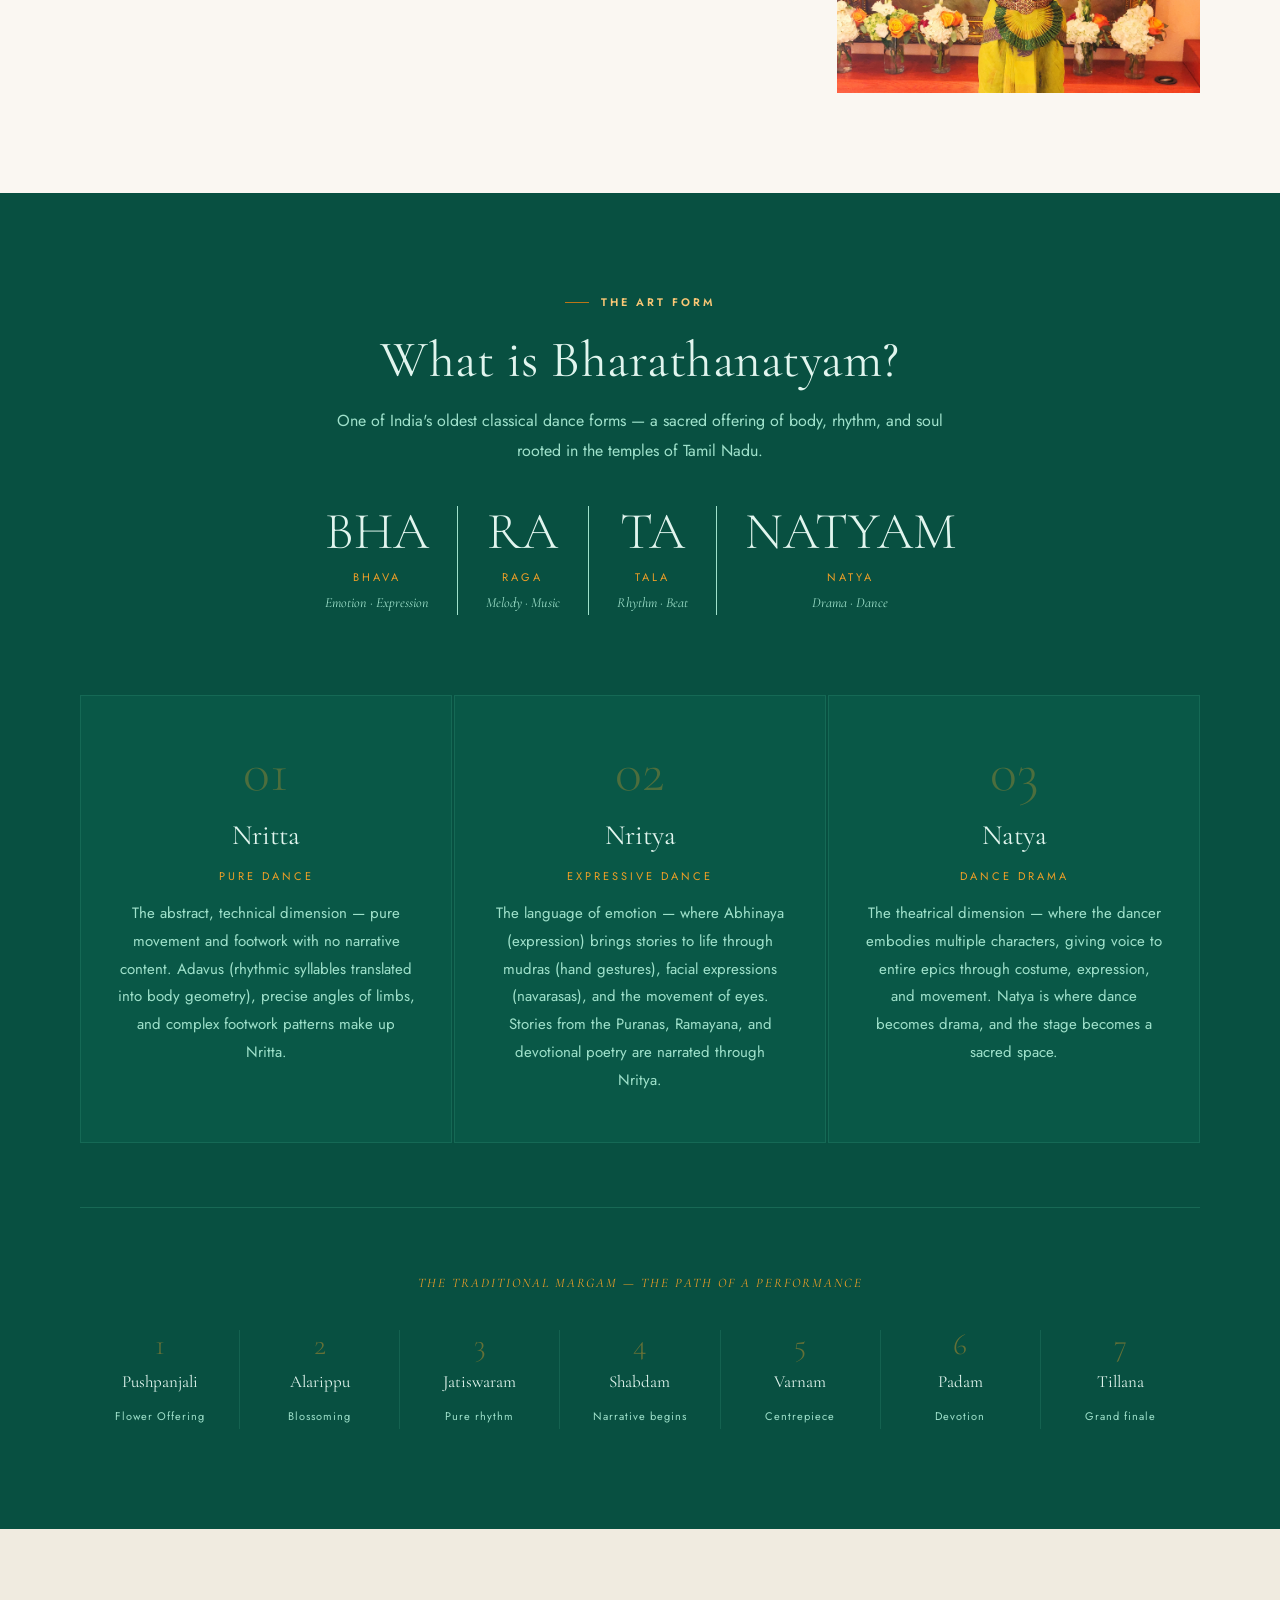
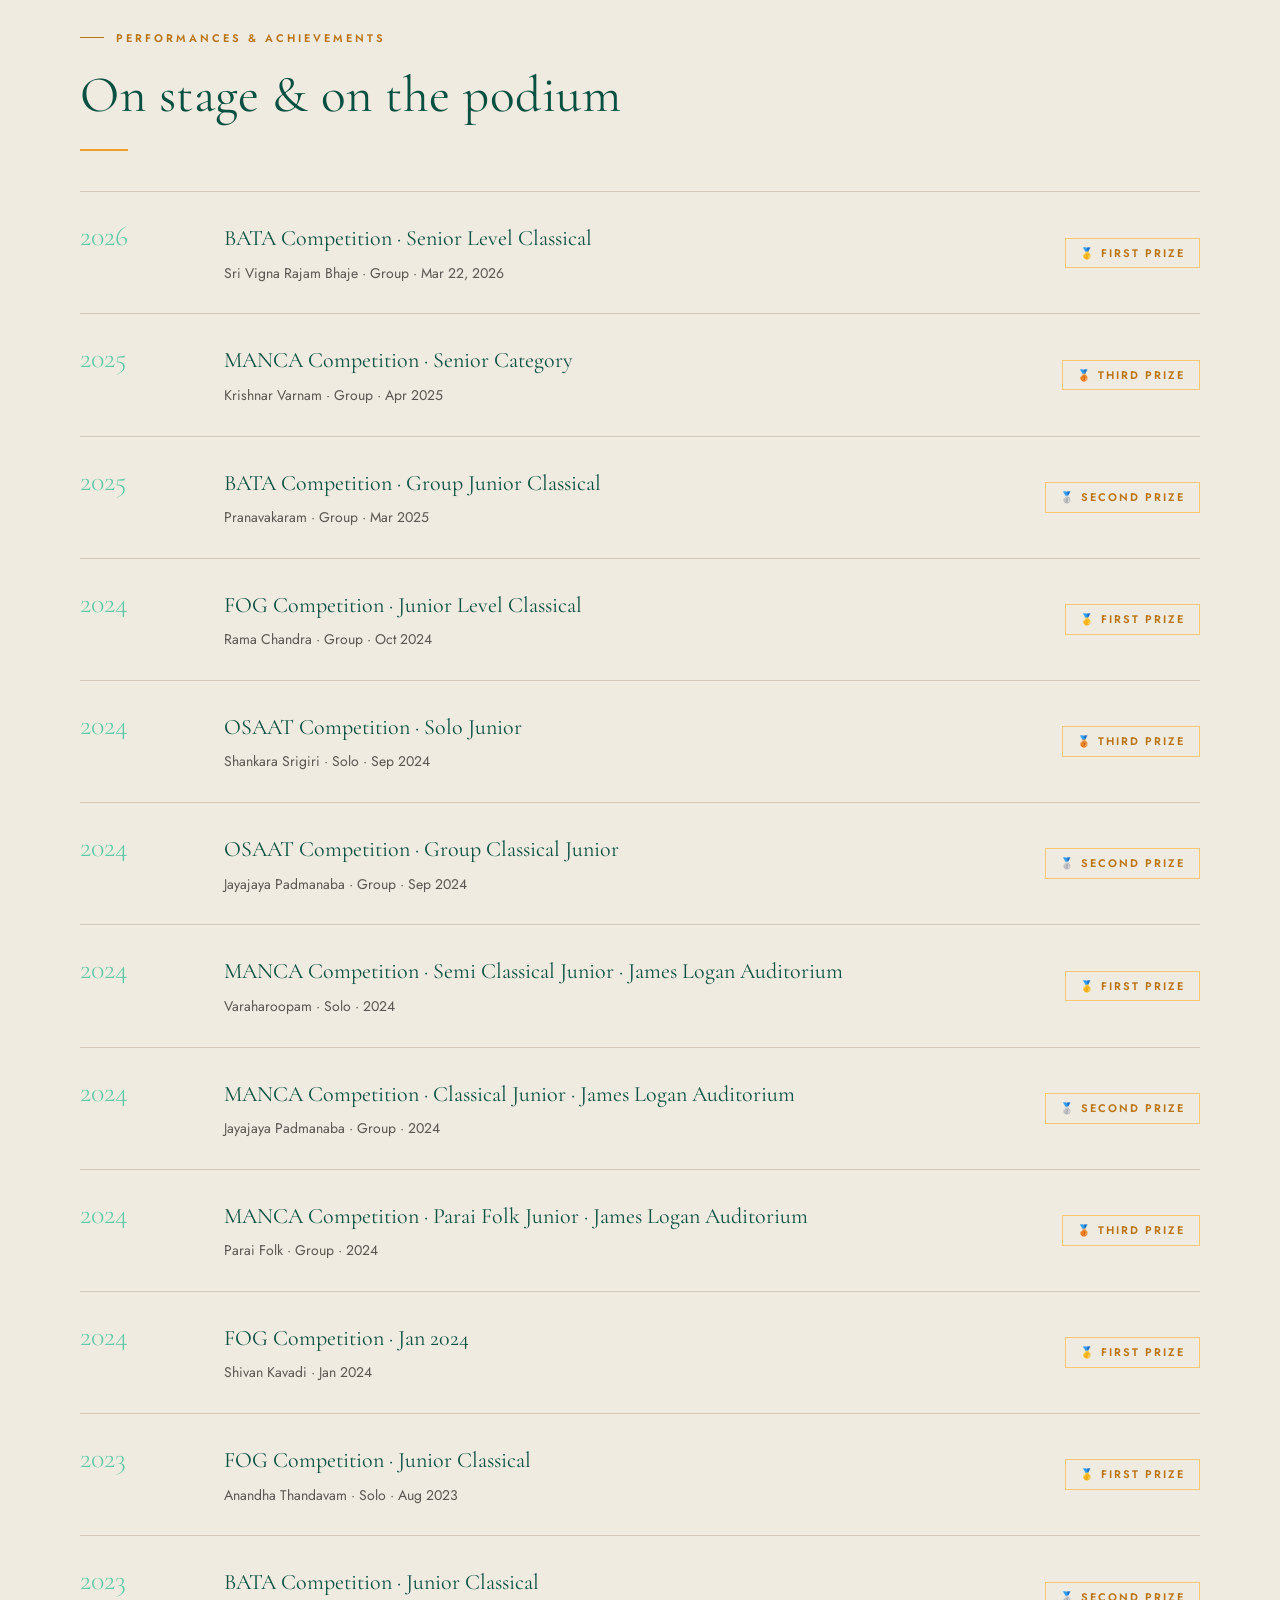
==== commit 7a55f6b1: "Replace iframes with click-to-play YouTube thumbnails Shows YouTube thumbnail images immediately — n" ====
--- a/index.html
+++ b/index.html
@@ -572,6 +572,7 @@
   background: #fff;
   border: 1px solid var(--border);
   overflow: hidden;
+  position: relative;
 }
 .video-card::before {
   content: '';
@@ -580,37 +581,46 @@
   top: 0; left: 0; right: 0;
   height: 3px;
   background: linear-gradient(90deg, var(--gold-500), var(--gold-100));
-}
-.video-card { position: relative; }
-.video-embed {
+  z-index: 1;
+}
+/* Thumbnail click-to-play */
+.yt-thumb {
+  position: relative;
   width: 100%;
   aspect-ratio: 16/9;
+  cursor: pointer;
+  overflow: hidden;
   background: var(--teal-800);
-  display: block;
+}
+.yt-thumb img {
+  width: 100%; height: 100%;
+  object-fit: cover; display: block;
+  transition: transform 0.3s;
+}
+.yt-thumb:hover img { transform: scale(1.03); }
+.yt-play {
+  position: absolute; inset: 0;
+  display: flex; align-items: center; justify-content: center;
+}
+.yt-play::before {
+  content: '▶';
+  width: 64px; height: 64px; border-radius: 50%;
+  background: rgba(0,0,0,0.6);
+  border: 2px solid var(--gold-300);
+  color: #fff;
+  font-size: 22px;
+  display: flex; align-items: center; justify-content: center;
+  padding-left: 4px;
+  transition: background 0.2s, transform 0.2s;
+}
+.yt-thumb:hover .yt-play::before {
+  background: rgba(186,117,23,0.85);
+  transform: scale(1.1);
+}
+.yt-thumb iframe {
+  position: absolute; inset: 0;
+  width: 100%; height: 100%;
   border: none;
-}
-.video-placeholder {
-  width: 100%;
-  aspect-ratio: 16/9;
-  background: var(--teal-800);
-  display: flex; flex-direction: column;
-  align-items: center; justify-content: center;
-  gap: 12px; cursor: pointer;
-  border: none;
-}
-.video-placeholder-icon {
-  width: 56px; height: 56px; border-radius: 50%;
-  background: rgba(186,117,23,0.25);
-  border: 1px solid var(--gold-500);
-  display: flex; align-items: center; justify-content: center;
-}
-.video-placeholder-icon::after {
-  content: '▶';
-  color: var(--gold-300); font-size: 18px; margin-left: 4px;
-}
-.video-placeholder-label {
-  font-size: 10px; letter-spacing: 3px; text-transform: uppercase;
-  color: var(--teal-100); text-align: center;
 }
 .video-meta { padding: 20px 24px 24px; }
 .video-event {
@@ -624,27 +634,6 @@
 .video-desc {
   font-size: 15px; color: var(--warm-gray); line-height: 1.8;
 }
-.video-url-row {
-  display: flex; align-items: center; gap: 8px;
-  padding: 10px 16px;
-  background: var(--teal-50); border-top: 1px solid var(--teal-100);
-}
-.video-url-input {
-  flex: 1; font-family: var(--sans); font-size: 12px;
-  color: var(--text-dark); background: transparent;
-  border: none; border-bottom: 1px solid var(--teal-300);
-  padding: 6px 0; outline: none; transition: border-color 0.2s;
-  letter-spacing: 0;
-}
-.video-url-input::placeholder { color: var(--teal-300); font-size: 11px; }
-.video-url-input:focus { border-bottom-color: var(--gold-500); }
-.video-url-clear {
-  background: none; border: none; cursor: pointer;
-  font-size: 13px; color: var(--teal-300); padding: 4px 6px;
-  transition: color 0.2s; line-height: 1;
-}
-.video-url-clear:hover { color: var(--gold-500); }
-.video-embed-area { position: relative; }
 @media (max-width: 900px) {
   .videos-grid { grid-template-columns: 1fr; }
 }
@@ -1119,10 +1108,10 @@
 
     <div class="videos-grid reveal">
 
-
-      <div class="video-card">
-        <div class="video-embed-area">
-          <iframe class="video-embed" src="https://www.youtube.com/embed/AJj7zwa9ugk" title="Kalinga Narthanam" frameborder="0" allowfullscreen loading="lazy" allow="accelerometer; autoplay; clipboard-write; encrypted-media; gyroscope; picture-in-picture; web-share"></iframe>
+      <div class="video-card">
+        <div class="yt-thumb" onclick="playYT(this,'AJj7zwa9ugk')">
+          <img src="https://img.youtube.com/vi/AJj7zwa9ugk/hqdefault.jpg" alt="Kalinga Narthanam" loading="lazy">
+          <div class="yt-play"></div>
         </div>
         <div class="video-meta">
           <div class="video-event">Indian Embassy · ICC · Nov 2025</div>
@@ -1132,8 +1121,9 @@
       </div>
 
       <div class="video-card">
-        <div class="video-embed-area">
-          <iframe class="video-embed" src="https://www.youtube.com/embed/lcQMgX_6bSk" title="Thirupugazh" frameborder="0" allowfullscreen loading="lazy" allow="accelerometer; autoplay; clipboard-write; encrypted-media; gyroscope; picture-in-picture; web-share"></iframe>
+        <div class="yt-thumb" onclick="playYT(this,'lcQMgX_6bSk')">
+          <img src="https://img.youtube.com/vi/lcQMgX_6bSk/hqdefault.jpg" alt="Thirupugazh" loading="lazy">
+          <div class="yt-play"></div>
         </div>
         <div class="video-meta">
           <div class="video-event">Concord Murugan Temple · Oct 2025</div>
@@ -1143,8 +1133,9 @@
       </div>
 
       <div class="video-card">
-        <div class="video-embed-area">
-          <iframe class="video-embed" src="https://www.youtube.com/embed/cYDc_4nHv9g" title="Sringara Lahari" frameborder="0" allowfullscreen loading="lazy" allow="accelerometer; autoplay; clipboard-write; encrypted-media; gyroscope; picture-in-picture; web-share"></iframe>
+        <div class="yt-thumb" onclick="playYT(this,'cYDc_4nHv9g')">
+          <img src="https://img.youtube.com/vi/cYDc_4nHv9g/hqdefault.jpg" alt="Sringara Lahari" loading="lazy">
+          <div class="yt-play"></div>
         </div>
         <div class="video-meta">
           <div class="video-event">May 2025</div>
@@ -1154,8 +1145,9 @@
       </div>
 
       <div class="video-card">
-        <div class="video-embed-area">
-          <iframe class="video-embed" src="https://www.youtube.com/embed/sIsuFCYmMhE" title="Krishnar Varnam" frameborder="0" allowfullscreen loading="lazy" allow="accelerometer; autoplay; clipboard-write; encrypted-media; gyroscope; picture-in-picture; web-share"></iframe>
+        <div class="yt-thumb" onclick="playYT(this,'sIsuFCYmMhE')">
+          <img src="https://img.youtube.com/vi/sIsuFCYmMhE/hqdefault.jpg" alt="Krishnar Varnam" loading="lazy">
+          <div class="yt-play"></div>
         </div>
         <div class="video-meta">
           <div class="video-event">MANCA Competition · Apr 2025 · Senior Category</div>
@@ -1165,8 +1157,9 @@
       </div>
 
       <div class="video-card">
-        <div class="video-embed-area">
-          <iframe class="video-embed" src="https://www.youtube.com/embed/HLZQPIPQHTo" title="Sri Ramachandra Varnam" frameborder="0" allowfullscreen loading="lazy" allow="accelerometer; autoplay; clipboard-write; encrypted-media; gyroscope; picture-in-picture; web-share"></iframe>
+        <div class="yt-thumb" onclick="playYT(this,'HLZQPIPQHTo')">
+          <img src="https://img.youtube.com/vi/HLZQPIPQHTo/hqdefault.jpg" alt="Sri Ramachandra Varnam" loading="lazy">
+          <div class="yt-play"></div>
         </div>
         <div class="video-meta">
           <div class="video-event">BATA Competition · Mar 2025 · Solo Junior Classical</div>
@@ -1176,8 +1169,9 @@
       </div>
 
       <div class="video-card">
-        <div class="video-embed-area">
-          <iframe class="video-embed" src="https://www.youtube.com/embed/IA-rbu8tPfw" title="Pranavakaram" frameborder="0" allowfullscreen loading="lazy" allow="accelerometer; autoplay; clipboard-write; encrypted-media; gyroscope; picture-in-picture; web-share"></iframe>
+        <div class="yt-thumb" onclick="playYT(this,'IA-rbu8tPfw')">
+          <img src="https://img.youtube.com/vi/IA-rbu8tPfw/hqdefault.jpg" alt="Pranavakaram" loading="lazy">
+          <div class="yt-play"></div>
         </div>
         <div class="video-meta">
           <div class="video-event">BATA Competition · Mar 2025 · Group Junior Classical</div>
@@ -1186,10 +1180,10 @@
         </div>
       </div>
 
-
-      <div class="video-card">
-        <div class="video-embed-area">
-          <iframe class="video-embed" src="https://www.youtube.com/embed/p0Jh4sHpBl4" title="Shankara Srigiri" frameborder="0" allowfullscreen loading="lazy" allow="accelerometer; autoplay; clipboard-write; encrypted-media; gyroscope; picture-in-picture; web-share"></iframe>
+      <div class="video-card">
+        <div class="yt-thumb" onclick="playYT(this,'p0Jh4sHpBl4')">
+          <img src="https://img.youtube.com/vi/p0Jh4sHpBl4/hqdefault.jpg" alt="Shankara Srigiri" loading="lazy">
+          <div class="yt-play"></div>
         </div>
         <div class="video-meta">
           <div class="video-event">OSAAT Competition · Sep 2024 · Solo Junior</div>
@@ -1199,8 +1193,9 @@
       </div>
 
       <div class="video-card">
-        <div class="video-embed-area">
-          <iframe class="video-embed" src="https://www.youtube.com/embed/TT2ECpF_AAg" title="Jayajaya Padmanaba" frameborder="0" allowfullscreen loading="lazy" allow="accelerometer; autoplay; clipboard-write; encrypted-media; gyroscope; picture-in-picture; web-share"></iframe>
+        <div class="yt-thumb" onclick="playYT(this,'TT2ECpF_AAg')">
+          <img src="https://img.youtube.com/vi/TT2ECpF_AAg/hqdefault.jpg" alt="Jayajaya Padmanaba" loading="lazy">
+          <div class="yt-play"></div>
         </div>
         <div class="video-meta">
           <div class="video-event">OSAAT Competition · 2024 · Group Classical Junior</div>
@@ -1210,8 +1205,9 @@
       </div>
 
       <div class="video-card">
-        <div class="video-embed-area">
-          <iframe class="video-embed" src="https://www.youtube.com/embed/4Qn9DpVtx30" title="Shankara Srigiri" frameborder="0" allowfullscreen loading="lazy" allow="accelerometer; autoplay; clipboard-write; encrypted-media; gyroscope; picture-in-picture; web-share"></iframe>
+        <div class="yt-thumb" onclick="playYT(this,'4Qn9DpVtx30')">
+          <img src="https://img.youtube.com/vi/4Qn9DpVtx30/hqdefault.jpg" alt="Shankara Srigiri" loading="lazy">
+          <div class="yt-play"></div>
         </div>
         <div class="video-meta">
           <div class="video-event">Kalpataru Sai Sanctuary · Ganesh Chathurthi</div>
@@ -1221,8 +1217,9 @@
       </div>
 
       <div class="video-card">
-        <div class="video-embed-area">
-          <iframe class="video-embed" src="https://www.youtube.com/embed/r9ETKGAGSAg" title="Thodai Mangalam" frameborder="0" allowfullscreen loading="lazy" allow="accelerometer; autoplay; clipboard-write; encrypted-media; gyroscope; picture-in-picture; web-share"></iframe>
+        <div class="yt-thumb" onclick="playYT(this,'r9ETKGAGSAg')">
+          <img src="https://img.youtube.com/vi/r9ETKGAGSAg/hqdefault.jpg" alt="Thodai Mangalam" loading="lazy">
+          <div class="yt-play"></div>
         </div>
         <div class="video-meta">
           <div class="video-event">Balaji Temple · Jun 2024</div>
@@ -1232,8 +1229,9 @@
       </div>
 
       <div class="video-card">
-        <div class="video-embed-area">
-          <iframe class="video-embed" src="https://www.youtube.com/embed/PuKxHCsapuY" title="Varaharoopam" frameborder="0" allowfullscreen loading="lazy" allow="accelerometer; autoplay; clipboard-write; encrypted-media; gyroscope; picture-in-picture; web-share"></iframe>
+        <div class="yt-thumb" onclick="playYT(this,'PuKxHCsapuY')">
+          <img src="https://img.youtube.com/vi/PuKxHCsapuY/hqdefault.jpg" alt="Varaharoopam" loading="lazy">
+          <div class="yt-play"></div>
         </div>
         <div class="video-meta">
           <div class="video-event">MANCA Competition · 2024 · Semi Classical Junior · James Logan Auditorium</div>
@@ -1243,8 +1241,9 @@
       </div>
 
       <div class="video-card">
-        <div class="video-embed-area">
-          <iframe class="video-embed" src="https://www.youtube.com/embed/xAs6Nuoa86Y" title="Jayajaya Padmanaba" frameborder="0" allowfullscreen loading="lazy" allow="accelerometer; autoplay; clipboard-write; encrypted-media; gyroscope; picture-in-picture; web-share"></iframe>
+        <div class="yt-thumb" onclick="playYT(this,'xAs6Nuoa86Y')">
+          <img src="https://img.youtube.com/vi/xAs6Nuoa86Y/hqdefault.jpg" alt="Jayajaya Padmanaba" loading="lazy">
+          <div class="yt-play"></div>
         </div>
         <div class="video-meta">
           <div class="video-event">MANCA Competition · 2024 · Classical Junior · James Logan Auditorium</div>
@@ -1254,8 +1253,9 @@
       </div>
 
       <div class="video-card">
-        <div class="video-embed-area">
-          <iframe class="video-embed" src="https://www.youtube.com/embed/9rPqJrCUeQA" title="Parai Folk" frameborder="0" allowfullscreen loading="lazy" allow="accelerometer; autoplay; clipboard-write; encrypted-media; gyroscope; picture-in-picture; web-share"></iframe>
+        <div class="yt-thumb" onclick="playYT(this,'9rPqJrCUeQA')">
+          <img src="https://img.youtube.com/vi/9rPqJrCUeQA/hqdefault.jpg" alt="Parai Folk" loading="lazy">
+          <div class="yt-play"></div>
         </div>
         <div class="video-meta">
           <div class="video-event">MANCA Competition · 2024 · Parai Folk Junior · James Logan Auditorium</div>
@@ -1265,8 +1265,9 @@
       </div>
 
       <div class="video-card">
-        <div class="video-embed-area">
-          <iframe class="video-embed" src="https://www.youtube.com/embed/YC0x2rLsebo" title="Shivan Kavadi" frameborder="0" allowfullscreen loading="lazy" allow="accelerometer; autoplay; clipboard-write; encrypted-media; gyroscope; picture-in-picture; web-share"></iframe>
+        <div class="yt-thumb" onclick="playYT(this,'YC0x2rLsebo')">
+          <img src="https://img.youtube.com/vi/YC0x2rLsebo/hqdefault.jpg" alt="Shivan Kavadi" loading="lazy">
+          <div class="yt-play"></div>
         </div>
         <div class="video-meta">
           <div class="video-event">FOG Competition · Jan 2024</div>
@@ -1276,8 +1277,9 @@
       </div>
 
       <div class="video-card">
-        <div class="video-embed-area">
-          <iframe class="video-embed" src="https://www.youtube.com/embed/uBRXRNVdwco" title="Rasaali Jatheeswaram" frameborder="0" allowfullscreen loading="lazy" allow="accelerometer; autoplay; clipboard-write; encrypted-media; gyroscope; picture-in-picture; web-share"></iframe>
+        <div class="yt-thumb" onclick="playYT(this,'uBRXRNVdwco')">
+          <img src="https://img.youtube.com/vi/uBRXRNVdwco/hqdefault.jpg" alt="Rasaali Jatheeswaram" loading="lazy">
+          <div class="yt-play"></div>
         </div>
         <div class="video-meta">
           <div class="video-event">Balaji Temple</div>
@@ -1287,8 +1289,9 @@
       </div>
 
       <div class="video-card">
-        <div class="video-embed-area">
-          <iframe class="video-embed" src="https://www.youtube.com/embed/ECm4tS-9yd4" title="Anandha Thandavam" frameborder="0" allowfullscreen loading="lazy" allow="accelerometer; autoplay; clipboard-write; encrypted-media; gyroscope; picture-in-picture; web-share"></iframe>
+        <div class="yt-thumb" onclick="playYT(this,'ECm4tS-9yd4')">
+          <img src="https://img.youtube.com/vi/ECm4tS-9yd4/hqdefault.jpg" alt="Anandha Thandavam" loading="lazy">
+          <div class="yt-play"></div>
         </div>
         <div class="video-meta">
           <div class="video-event">FOG Competition · Aug 2023 · Junior Classical</div>
@@ -1298,8 +1301,9 @@
       </div>
 
       <div class="video-card">
-        <div class="video-embed-area">
-          <iframe class="video-embed" src="https://www.youtube.com/embed/uz03TStlo1M" title="Boshamboo" frameborder="0" allowfullscreen loading="lazy" allow="accelerometer; autoplay; clipboard-write; encrypted-media; gyroscope; picture-in-picture; web-share"></iframe>
+        <div class="yt-thumb" onclick="playYT(this,'uz03TStlo1M')">
+          <img src="https://img.youtube.com/vi/uz03TStlo1M/hqdefault.jpg" alt="Boshamboo" loading="lazy">
+          <div class="yt-play"></div>
         </div>
         <div class="video-meta">
           <div class="video-event">2023</div>
@@ -1309,8 +1313,9 @@
       </div>
 
       <div class="video-card">
-        <div class="video-embed-area">
-          <iframe class="video-embed" src="https://www.youtube.com/embed/U36R7UMrJC4" title="Saraswathi Kavuthuvam" frameborder="0" allowfullscreen loading="lazy" allow="accelerometer; autoplay; clipboard-write; encrypted-media; gyroscope; picture-in-picture; web-share"></iframe>
+        <div class="yt-thumb" onclick="playYT(this,'U36R7UMrJC4')">
+          <img src="https://img.youtube.com/vi/U36R7UMrJC4/hqdefault.jpg" alt="Saraswathi Kavuthuvam" loading="lazy">
+          <div class="yt-play"></div>
         </div>
         <div class="video-meta">
           <div class="video-event">2023</div>
@@ -1320,8 +1325,9 @@
       </div>
 
       <div class="video-card">
-        <div class="video-embed-area">
-          <iframe class="video-embed" src="https://www.youtube.com/embed/awELgOVKFmI" title="Kanjadhalayadhaakshi" frameborder="0" allowfullscreen loading="lazy" allow="accelerometer; autoplay; clipboard-write; encrypted-media; gyroscope; picture-in-picture; web-share"></iframe>
+        <div class="yt-thumb" onclick="playYT(this,'awELgOVKFmI')">
+          <img src="https://img.youtube.com/vi/awELgOVKFmI/hqdefault.jpg" alt="Kanjadhalayadhaakshi" loading="lazy">
+          <div class="yt-play"></div>
         </div>
         <div class="video-meta">
           <div class="video-event">BATA Competition · Junior Classical</div>
@@ -1331,8 +1337,9 @@
       </div>
 
       <div class="video-card">
-        <div class="video-embed-area">
-          <iframe class="video-embed" src="https://www.youtube.com/embed/UvqVkWBHUrA" title="Kuravai" frameborder="0" allowfullscreen loading="lazy" allow="accelerometer; autoplay; clipboard-write; encrypted-media; gyroscope; picture-in-picture; web-share"></iframe>
+        <div class="yt-thumb" onclick="playYT(this,'UvqVkWBHUrA')">
+          <img src="https://img.youtube.com/vi/UvqVkWBHUrA/hqdefault.jpg" alt="Kuravai" loading="lazy">
+          <div class="yt-play"></div>
         </div>
         <div class="video-meta">
           <div class="video-event">IACA Dance Competition · Junior Category</div>
@@ -1341,10 +1348,10 @@
         </div>
       </div>
 
-
-      <div class="video-card">
-        <div class="video-embed-area">
-          <iframe class="video-embed" src="https://www.youtube.com/embed/uAkWXTi3MJs" title="Muralidhara Kavuthuvam" frameborder="0" allowfullscreen loading="lazy" allow="accelerometer; autoplay; clipboard-write; encrypted-media; gyroscope; picture-in-picture; web-share"></iframe>
+      <div class="video-card">
+        <div class="yt-thumb" onclick="playYT(this,'uAkWXTi3MJs')">
+          <img src="https://img.youtube.com/vi/uAkWXTi3MJs/hqdefault.jpg" alt="Muralidhara Kavuthuvam" loading="lazy">
+          <div class="yt-play"></div>
         </div>
         <div class="video-meta">
           <div class="video-event">2022</div>
@@ -1354,8 +1361,9 @@
       </div>
 
       <div class="video-card">
-        <div class="video-embed-area">
-          <iframe class="video-embed" src="https://www.youtube.com/embed/S2l1NU-i6yU" title="Ganesha Kirthi" frameborder="0" allowfullscreen loading="lazy" allow="accelerometer; autoplay; clipboard-write; encrypted-media; gyroscope; picture-in-picture; web-share"></iframe>
+        <div class="yt-thumb" onclick="playYT(this,'S2l1NU-i6yU')">
+          <img src="https://img.youtube.com/vi/S2l1NU-i6yU/hqdefault.jpg" alt="Ganesha Kirthi" loading="lazy">
+          <div class="yt-play"></div>
         </div>
         <div class="video-meta">
           <div class="video-event">2021</div>
@@ -1365,8 +1373,9 @@
       </div>
 
       <div class="video-card">
-        <div class="video-embed-area">
-          <iframe class="video-embed" src="https://www.youtube.com/embed/TM43KwXsAhk" title="Murugan Sabtham" frameborder="0" allowfullscreen loading="lazy" allow="accelerometer; autoplay; clipboard-write; encrypted-media; gyroscope; picture-in-picture; web-share"></iframe>
+        <div class="yt-thumb" onclick="playYT(this,'TM43KwXsAhk')">
+          <img src="https://img.youtube.com/vi/TM43KwXsAhk/hqdefault.jpg" alt="Murugan Sabtham" loading="lazy">
+          <div class="yt-play"></div>
         </div>
         <div class="video-meta">
           <div class="video-event">2021</div>
@@ -1376,8 +1385,9 @@
       </div>
 
       <div class="video-card">
-        <div class="video-embed-area">
-          <iframe class="video-embed" src="https://www.youtube.com/embed/SsiYAUvhwhE" title="Natesha Kavuthuvam" frameborder="0" allowfullscreen loading="lazy" allow="accelerometer; autoplay; clipboard-write; encrypted-media; gyroscope; picture-in-picture; web-share"></iframe>
+        <div class="yt-thumb" onclick="playYT(this,'SsiYAUvhwhE')">
+          <img src="https://img.youtube.com/vi/SsiYAUvhwhE/hqdefault.jpg" alt="Natesha Kavuthuvam" loading="lazy">
+          <div class="yt-play"></div>
         </div>
         <div class="video-meta">
           <div class="video-event">Rajeshwari Temple · Mar 2020</div>
@@ -1387,8 +1397,9 @@
       </div>
 
       <div class="video-card">
-        <div class="video-embed-area">
-          <iframe class="video-embed" src="https://www.youtube.com/embed/cc8Orv2w4Js" title="Ganesha Kirthi" frameborder="0" allowfullscreen loading="lazy" allow="accelerometer; autoplay; clipboard-write; encrypted-media; gyroscope; picture-in-picture; web-share"></iframe>
+        <div class="yt-thumb" onclick="playYT(this,'cc8Orv2w4Js')">
+          <img src="https://img.youtube.com/vi/cc8Orv2w4Js/hqdefault.jpg" alt="Ganesha Kirthi" loading="lazy">
+          <div class="yt-play"></div>
         </div>
         <div class="video-meta">
           <div class="video-event">Livermore Temple · 2019</div>
@@ -1398,8 +1409,9 @@
       </div>
 
       <div class="video-card">
-        <div class="video-embed-area">
-          <iframe class="video-embed" src="https://www.youtube.com/embed/KnCUln6xE9A" title="Pushpanjali" frameborder="0" allowfullscreen loading="lazy" allow="accelerometer; autoplay; clipboard-write; encrypted-media; gyroscope; picture-in-picture; web-share"></iframe>
+        <div class="yt-thumb" onclick="playYT(this,'KnCUln6xE9A')">
+          <img src="https://img.youtube.com/vi/KnCUln6xE9A/hqdefault.jpg" alt="Pushpanjali" loading="lazy">
+          <div class="yt-play"></div>
         </div>
         <div class="video-meta">
           <div class="video-event">Annual Day · Sri Thillai Natya Palli · 2019</div>
@@ -1409,8 +1421,9 @@
       </div>
 
       <div class="video-card">
-        <div class="video-embed-area">
-          <iframe class="video-embed" src="https://www.youtube.com/embed/jfWe9s8UGq8" title="Pushpanjali" frameborder="0" allowfullscreen loading="lazy" allow="accelerometer; autoplay; clipboard-write; encrypted-media; gyroscope; picture-in-picture; web-share"></iframe>
+        <div class="yt-thumb" onclick="playYT(this,'jfWe9s8UGq8')">
+          <img src="https://img.youtube.com/vi/jfWe9s8UGq8/hqdefault.jpg" alt="Pushpanjali" loading="lazy">
+          <div class="yt-play"></div>
         </div>
         <div class="video-meta">
           <div class="video-event">Sai Parivaar · Milpitas · Apr 2019</div>
@@ -1775,6 +1788,11 @@
   SCRIPTS
 ══════════════════════════════════════ -->
 <script>
+  // ── Click-to-play YouTube thumbnail
+  function playYT(el, id) {
+    el.innerHTML = '<iframe src="https://www.youtube-nocookie.com/embed/' + id + '?autoplay=1&rel=0" frameborder="0" allowfullscreen allow="accelerometer; autoplay; clipboard-write; encrypted-media; gyroscope; picture-in-picture; web-share"></iframe>';
+  }
+
   // ── YouTube URL → embed
   function extractYouTubeId(url) {
     url = url.trim();
@@ -1799,7 +1817,7 @@
     if (!id) return;
     area.innerHTML =
       `<iframe class="video-embed"
-        src="https://www.youtube.com/embed/${id}"
+        src="https://www.youtube-nocookie.com/embed/${id}"
         title="Performance video"
         frameborder="0" allowfullscreen
         allow="accelerometer; autoplay; clipboard-write; encrypted-media; gyroscope; picture-in-picture; web-share">
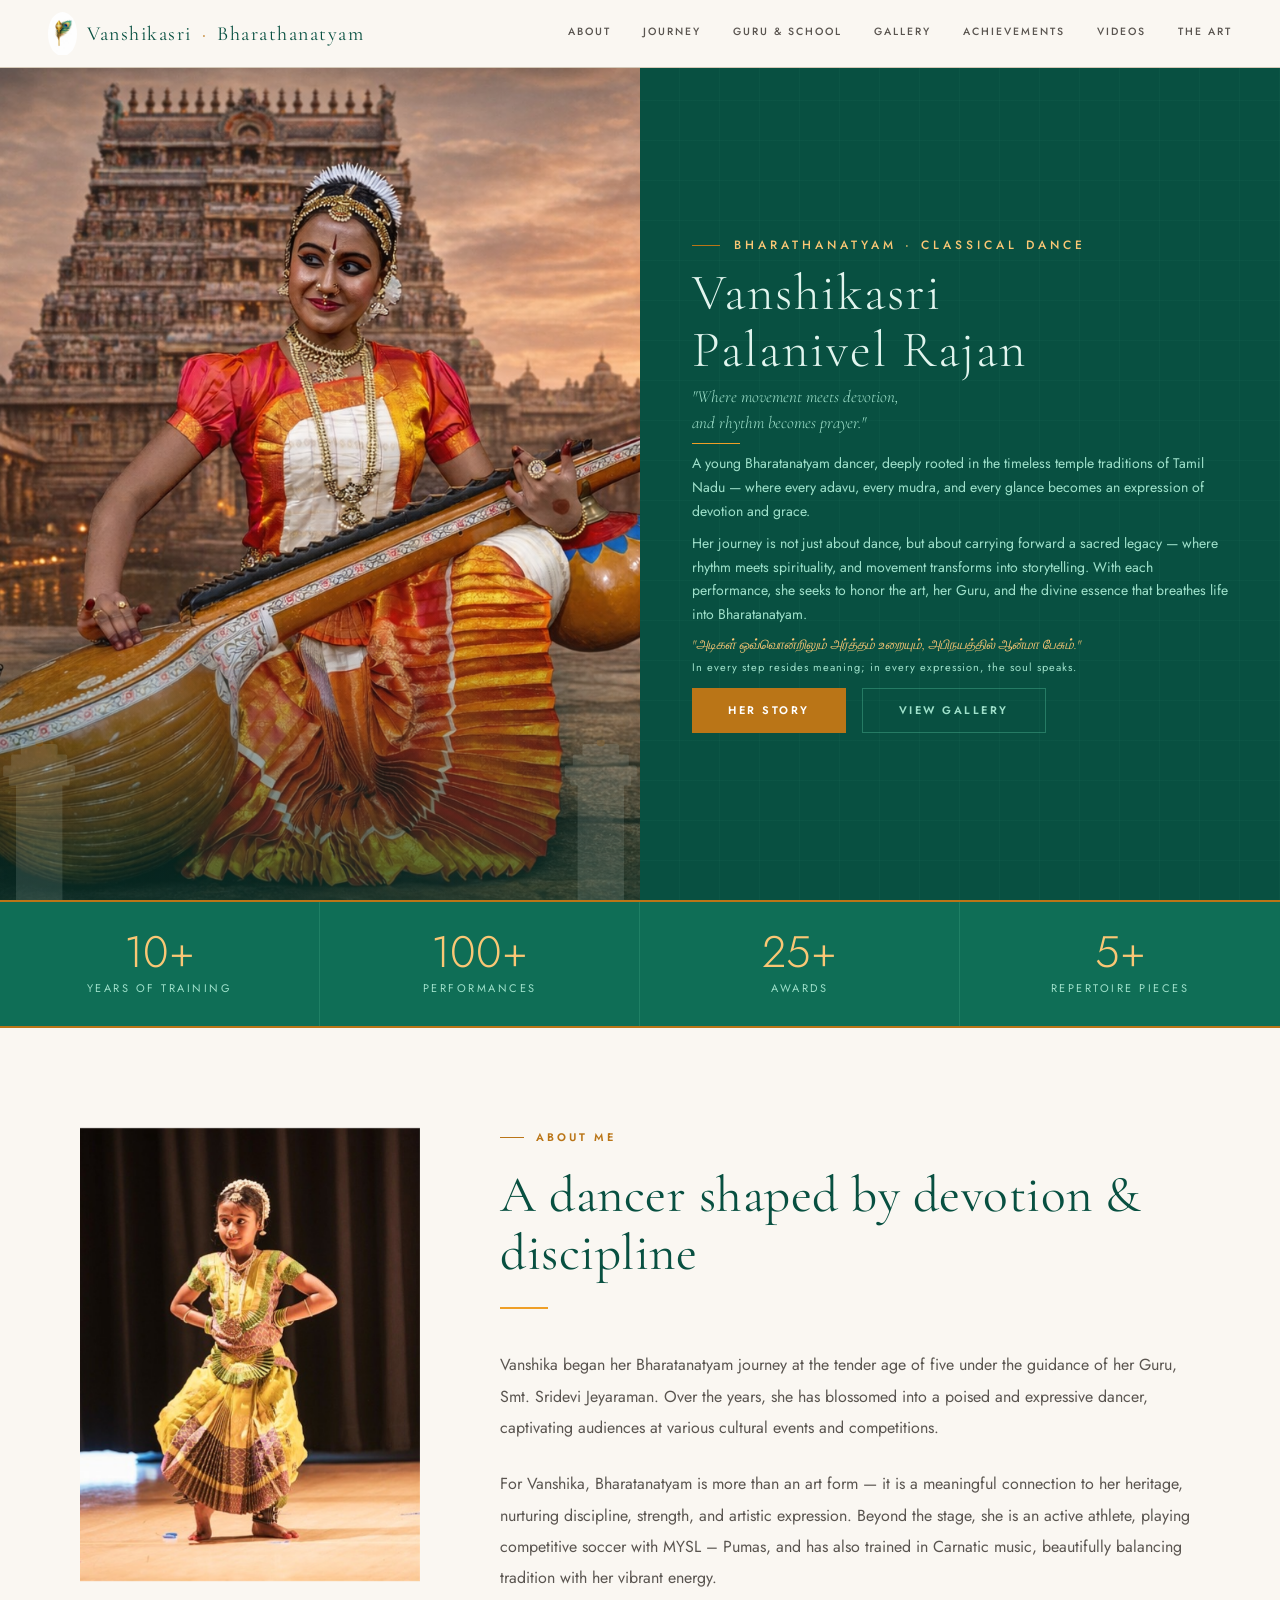
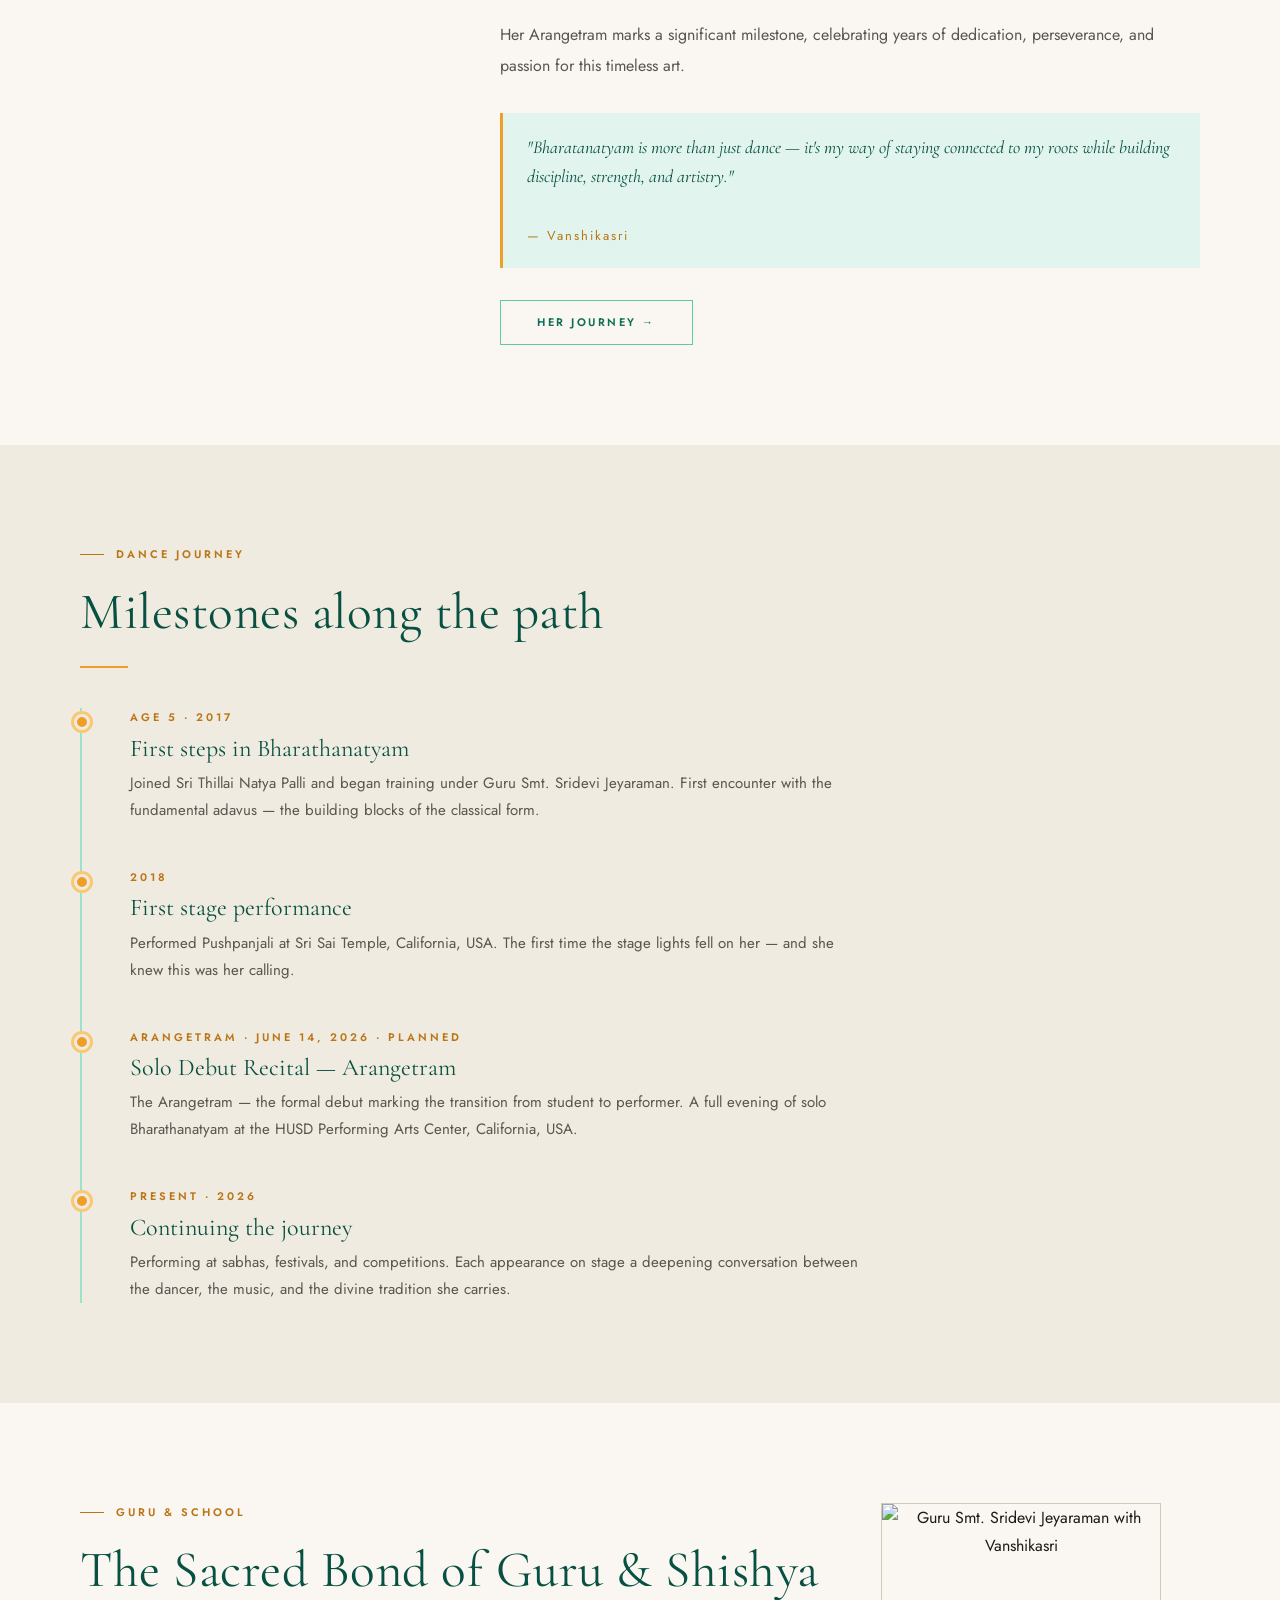
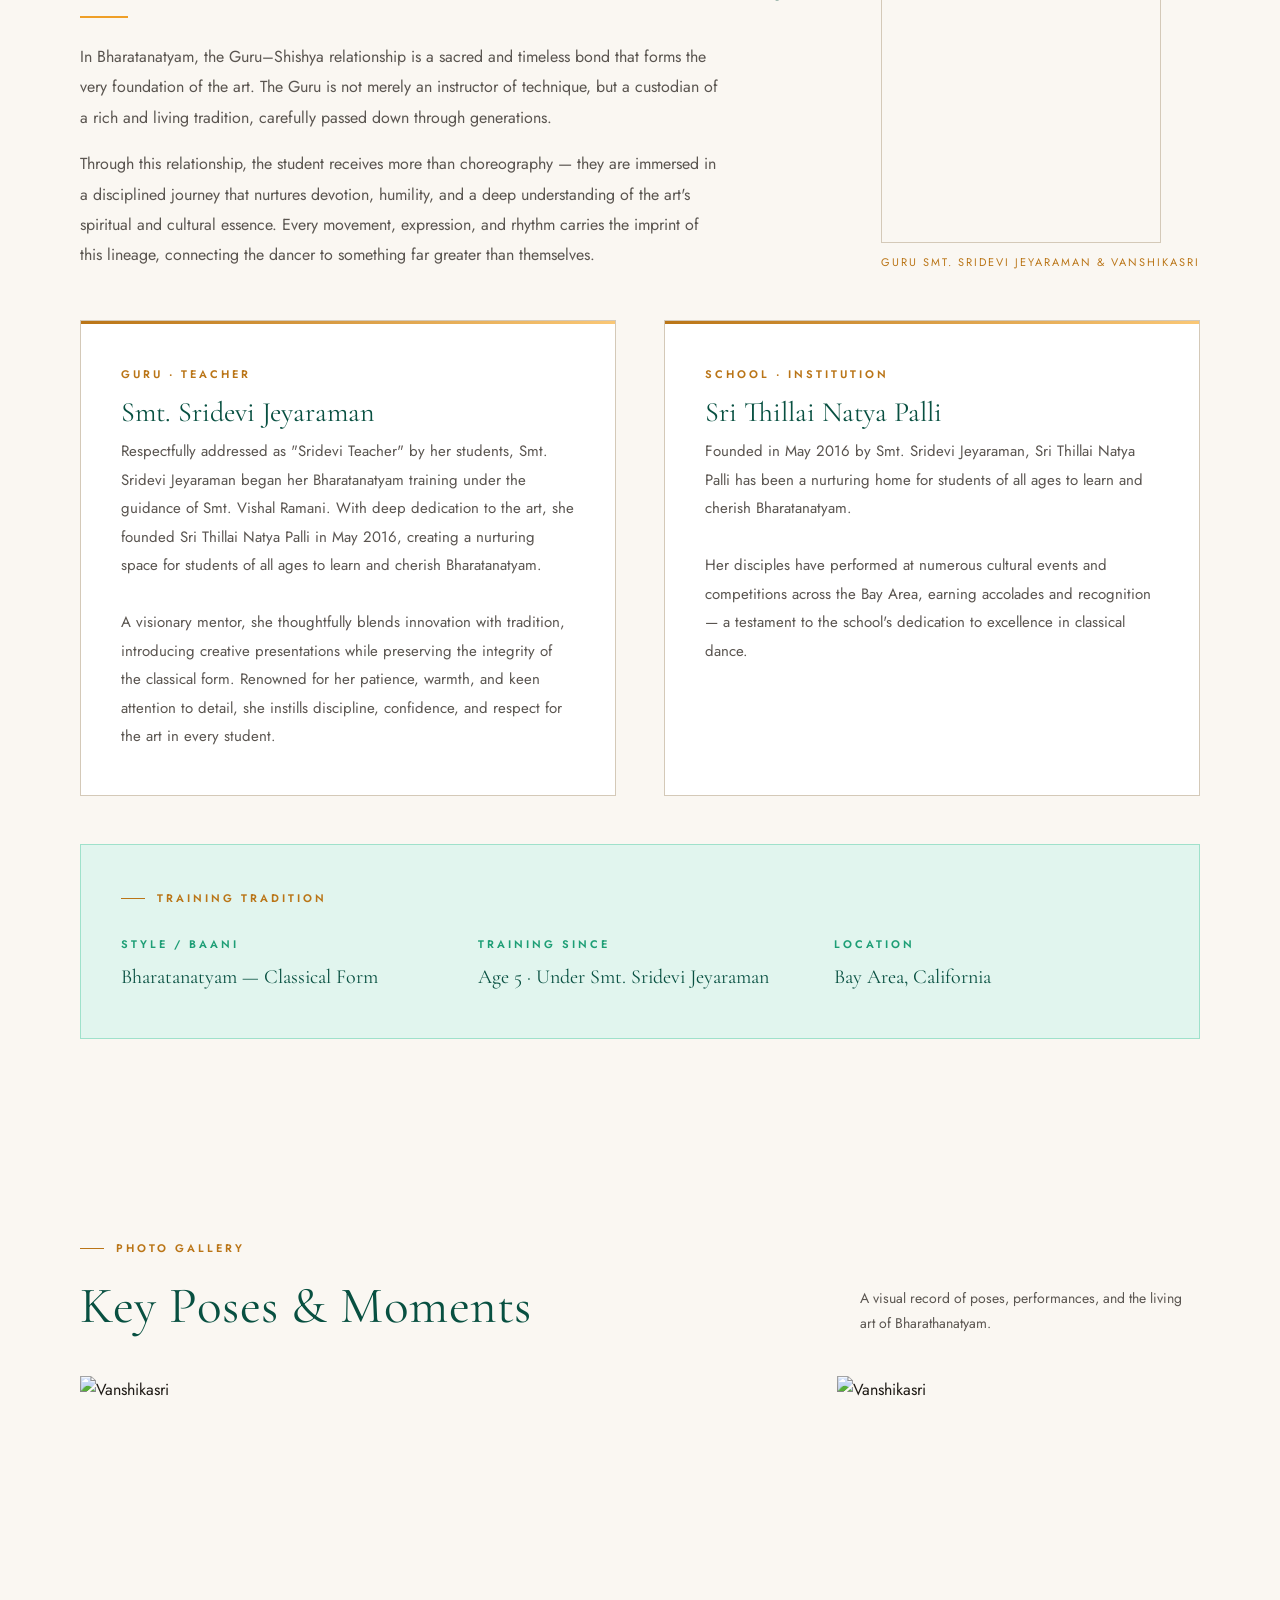
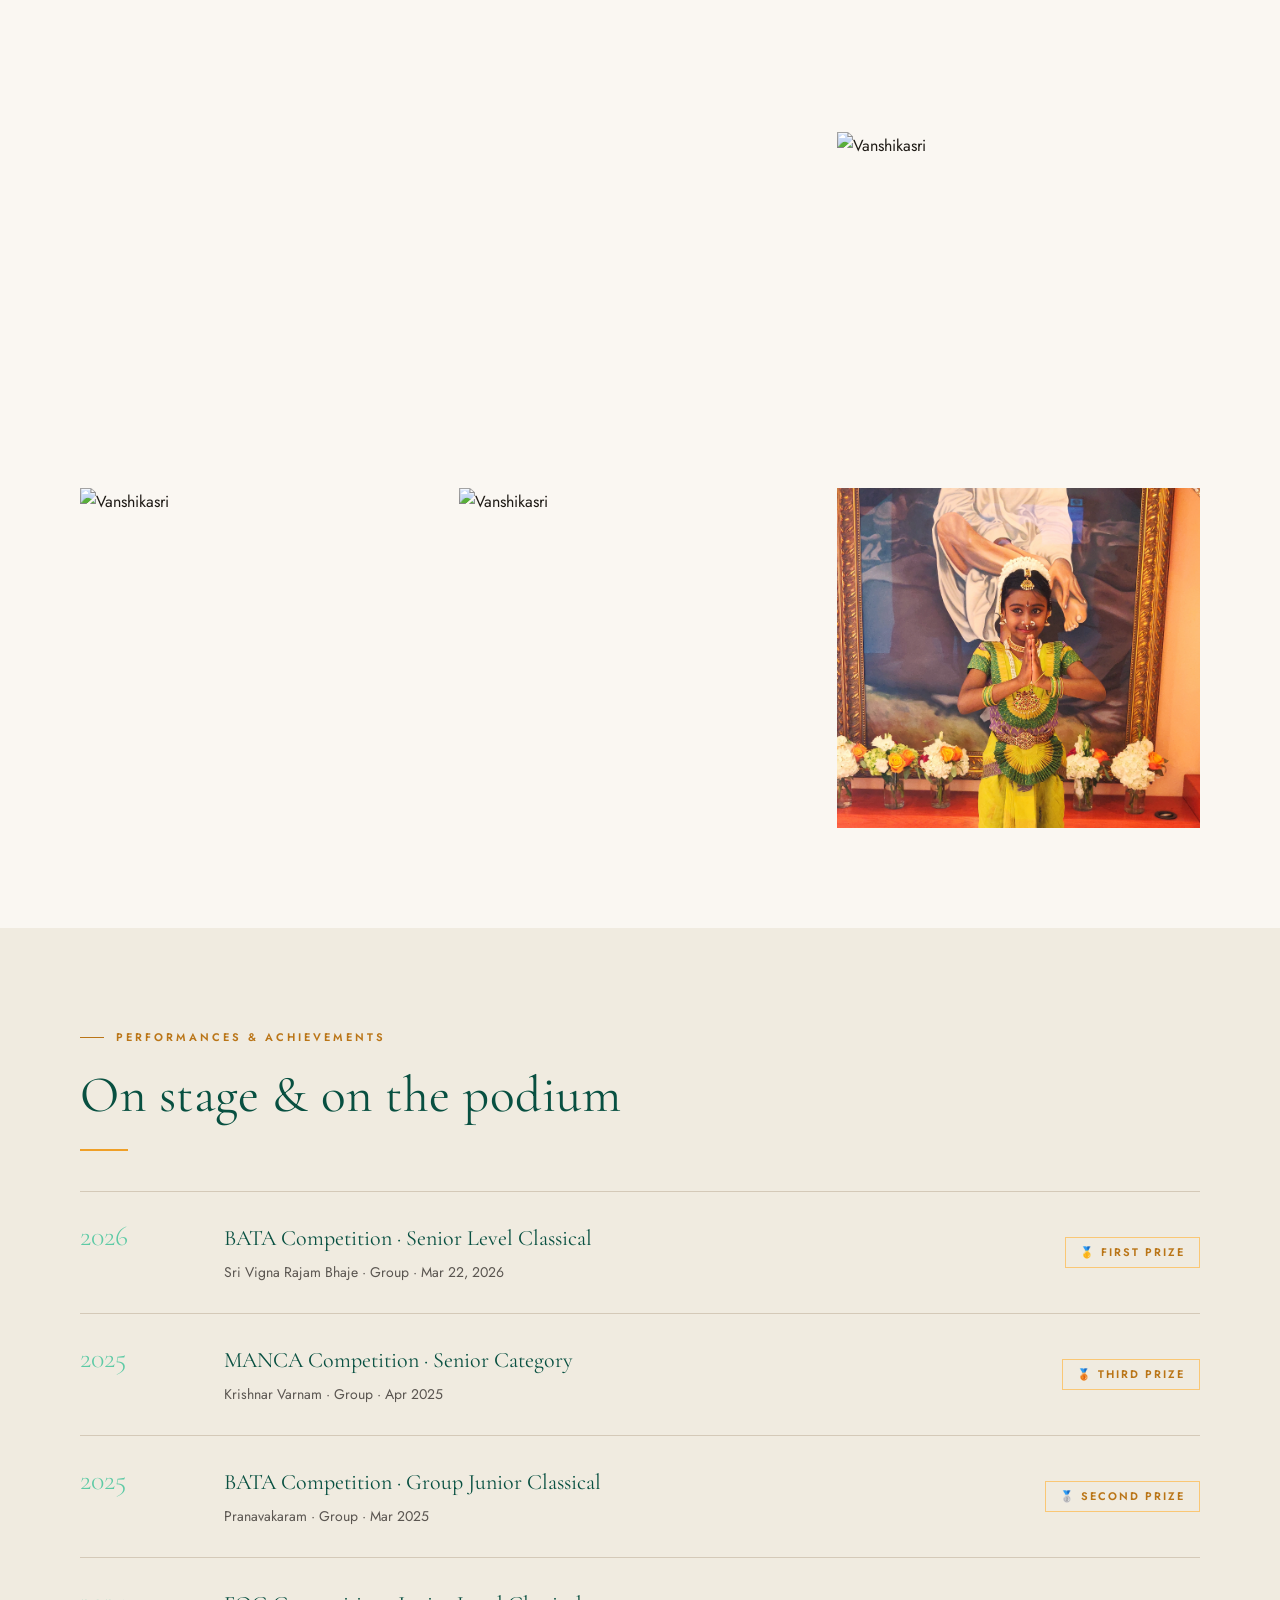
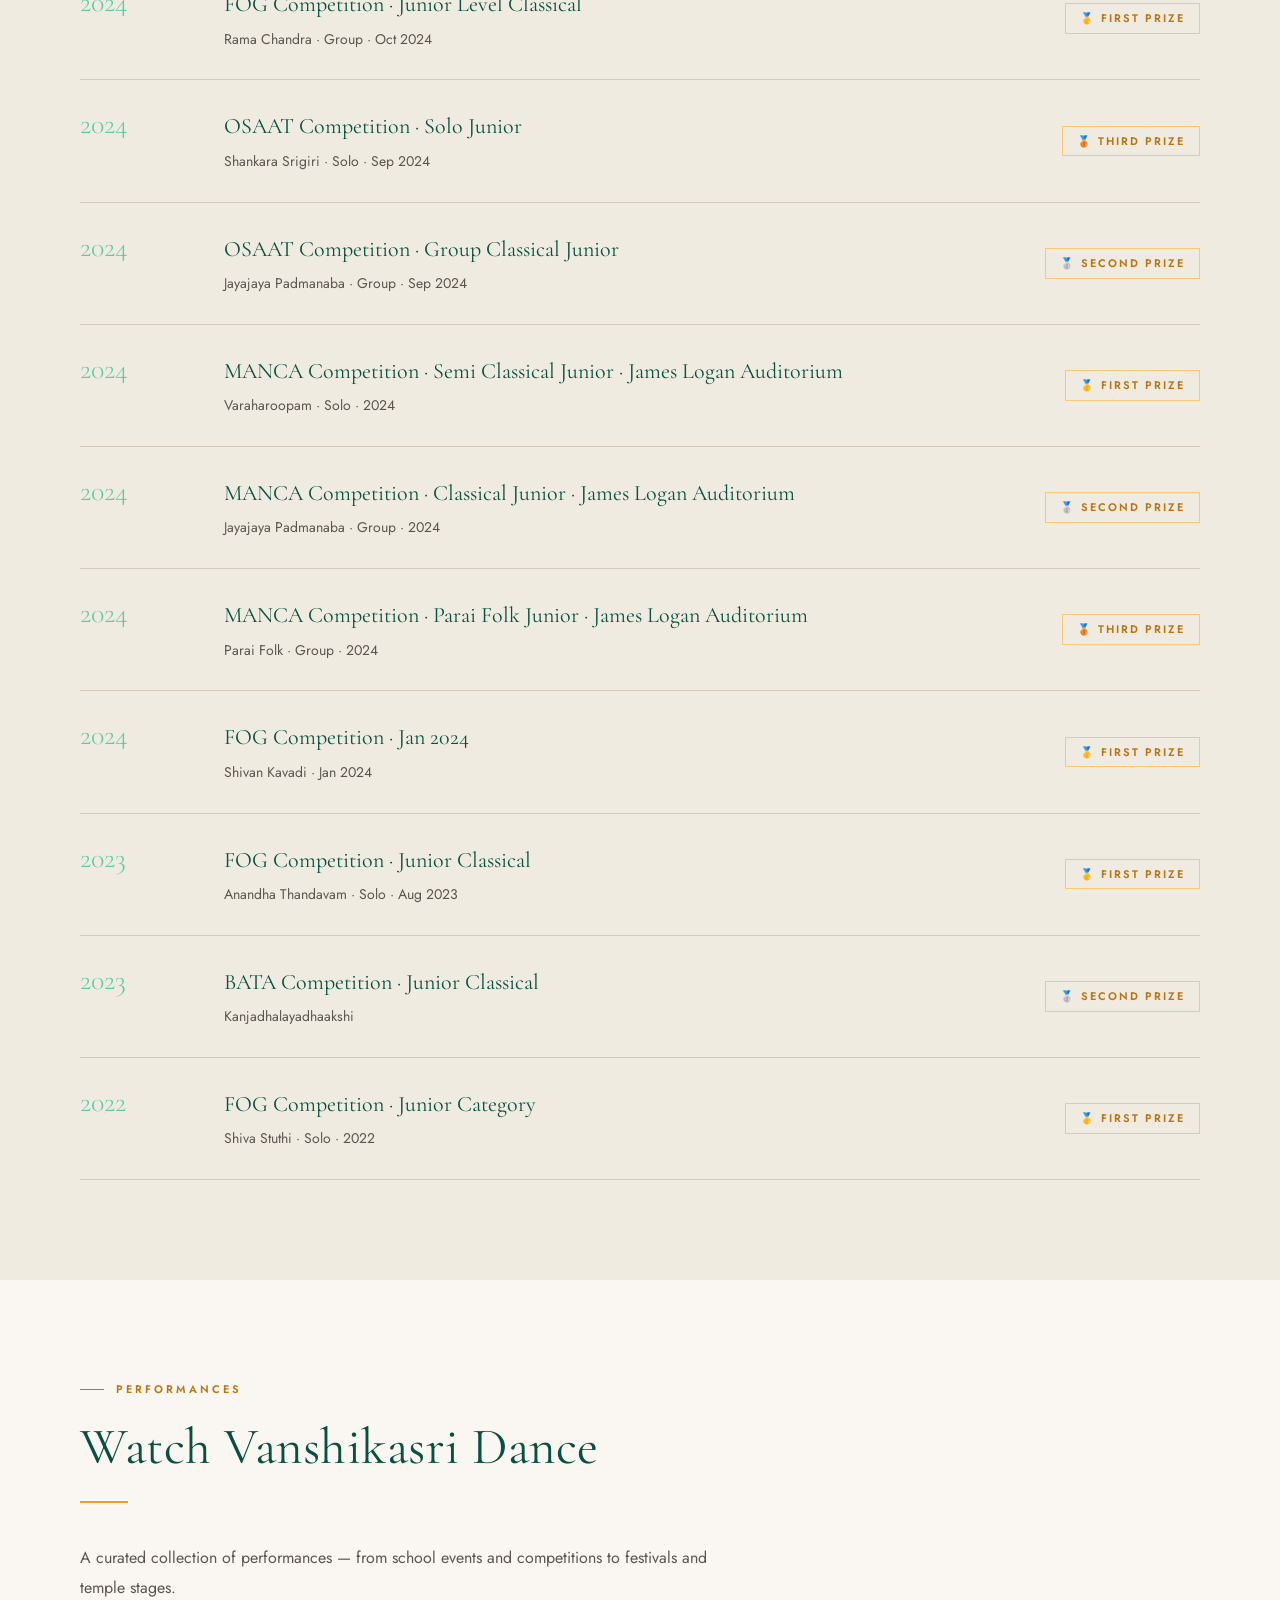
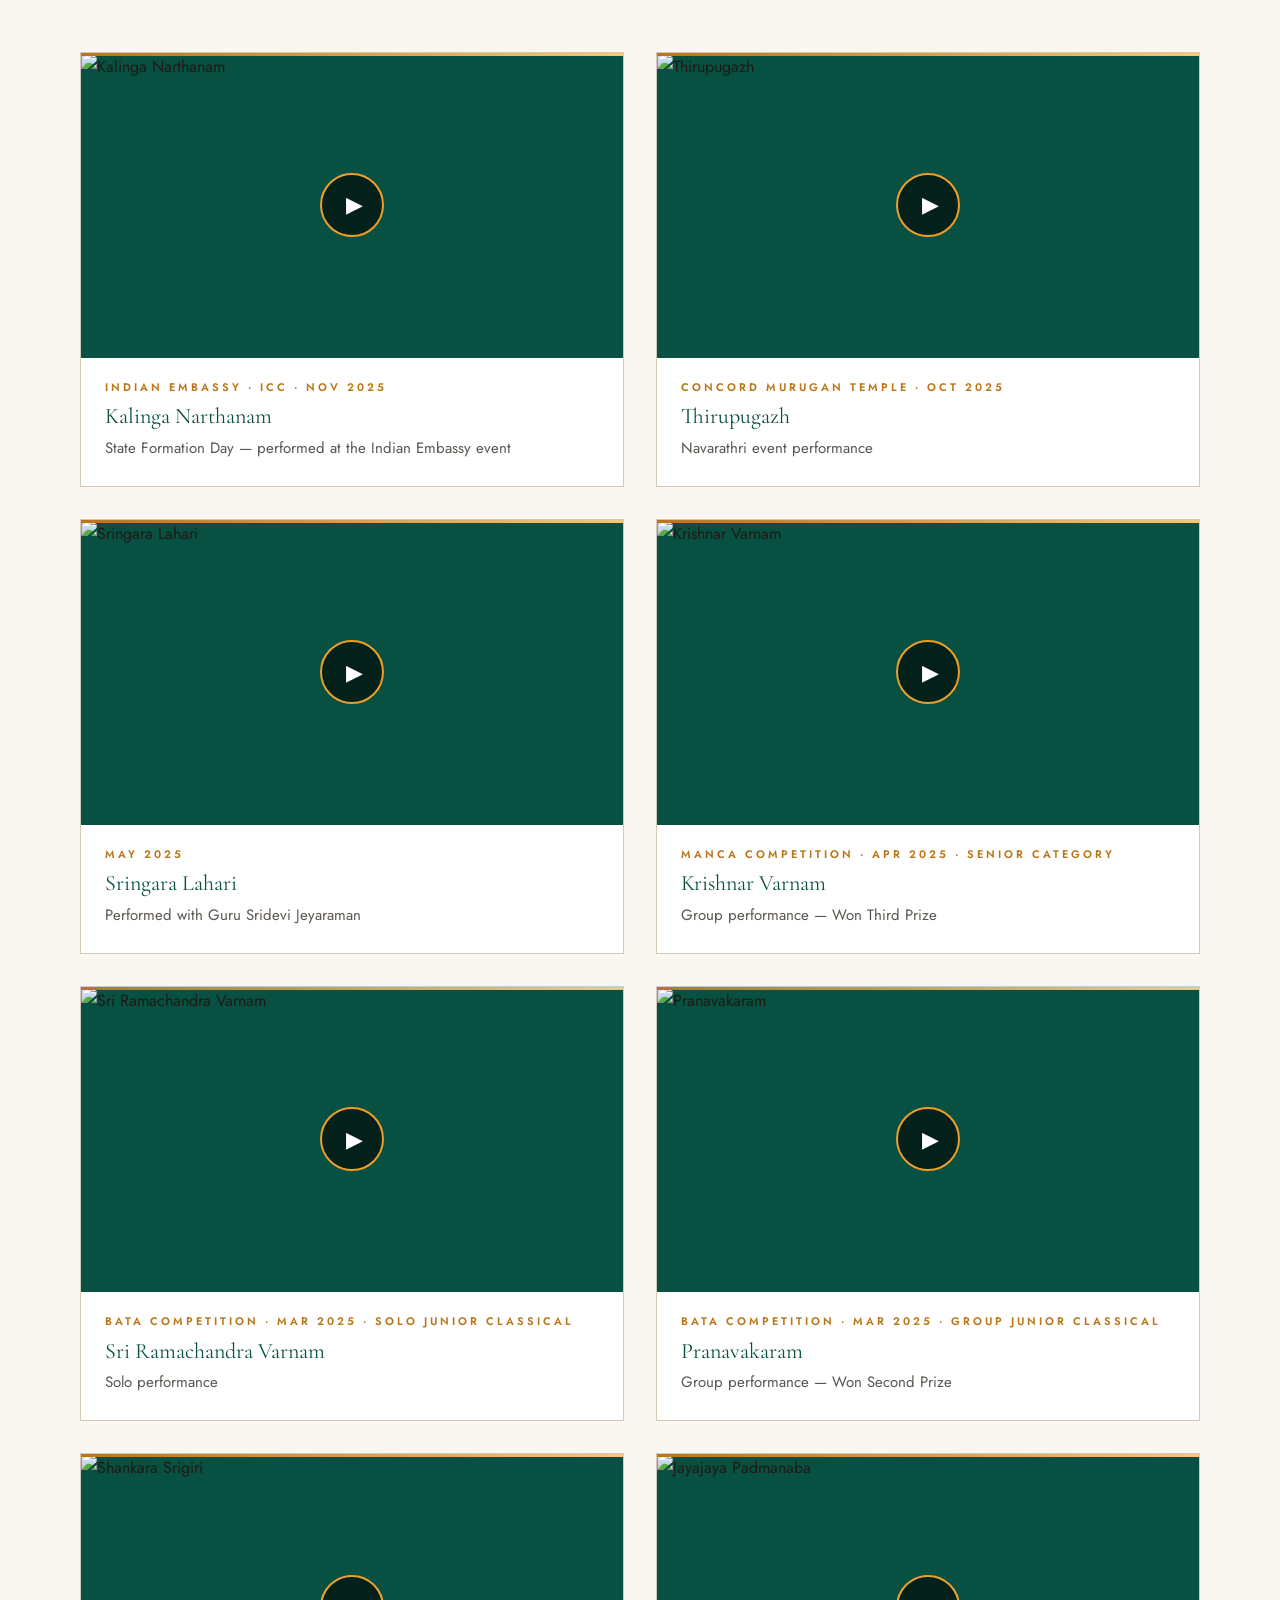
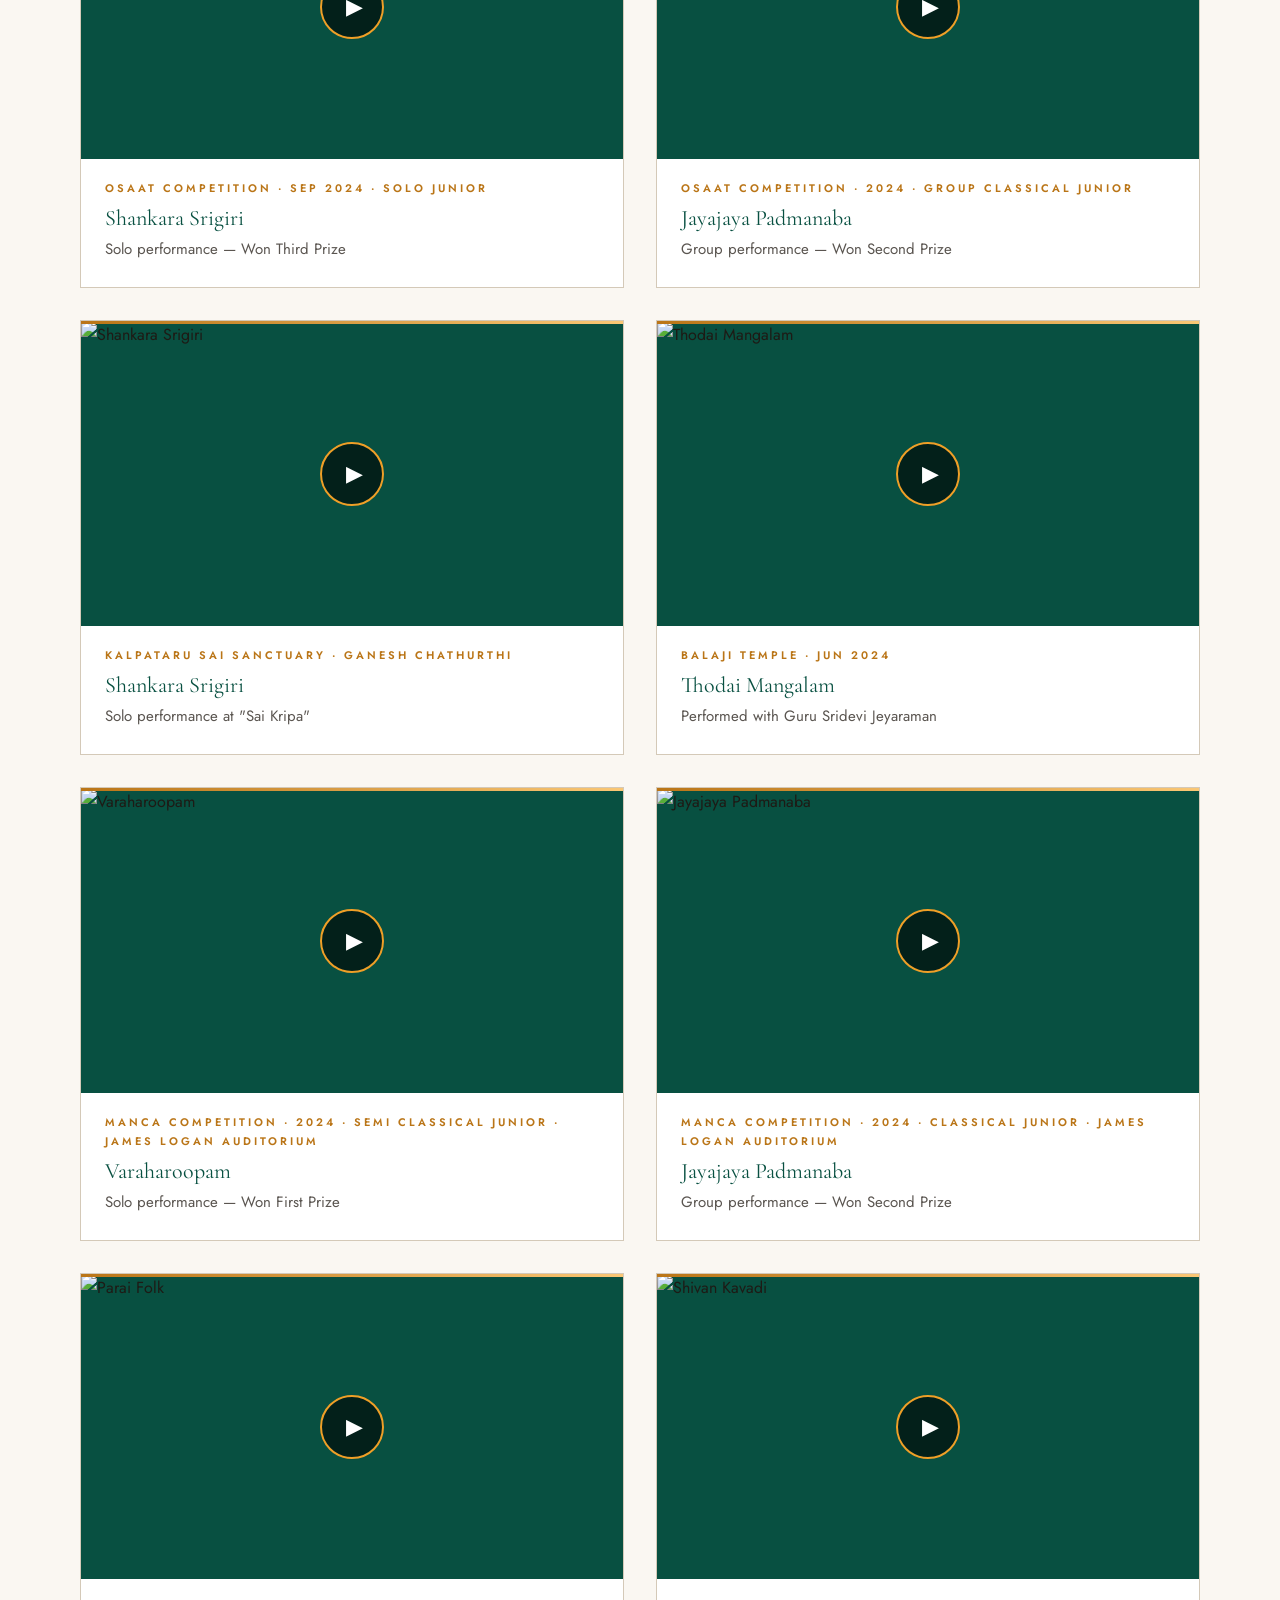
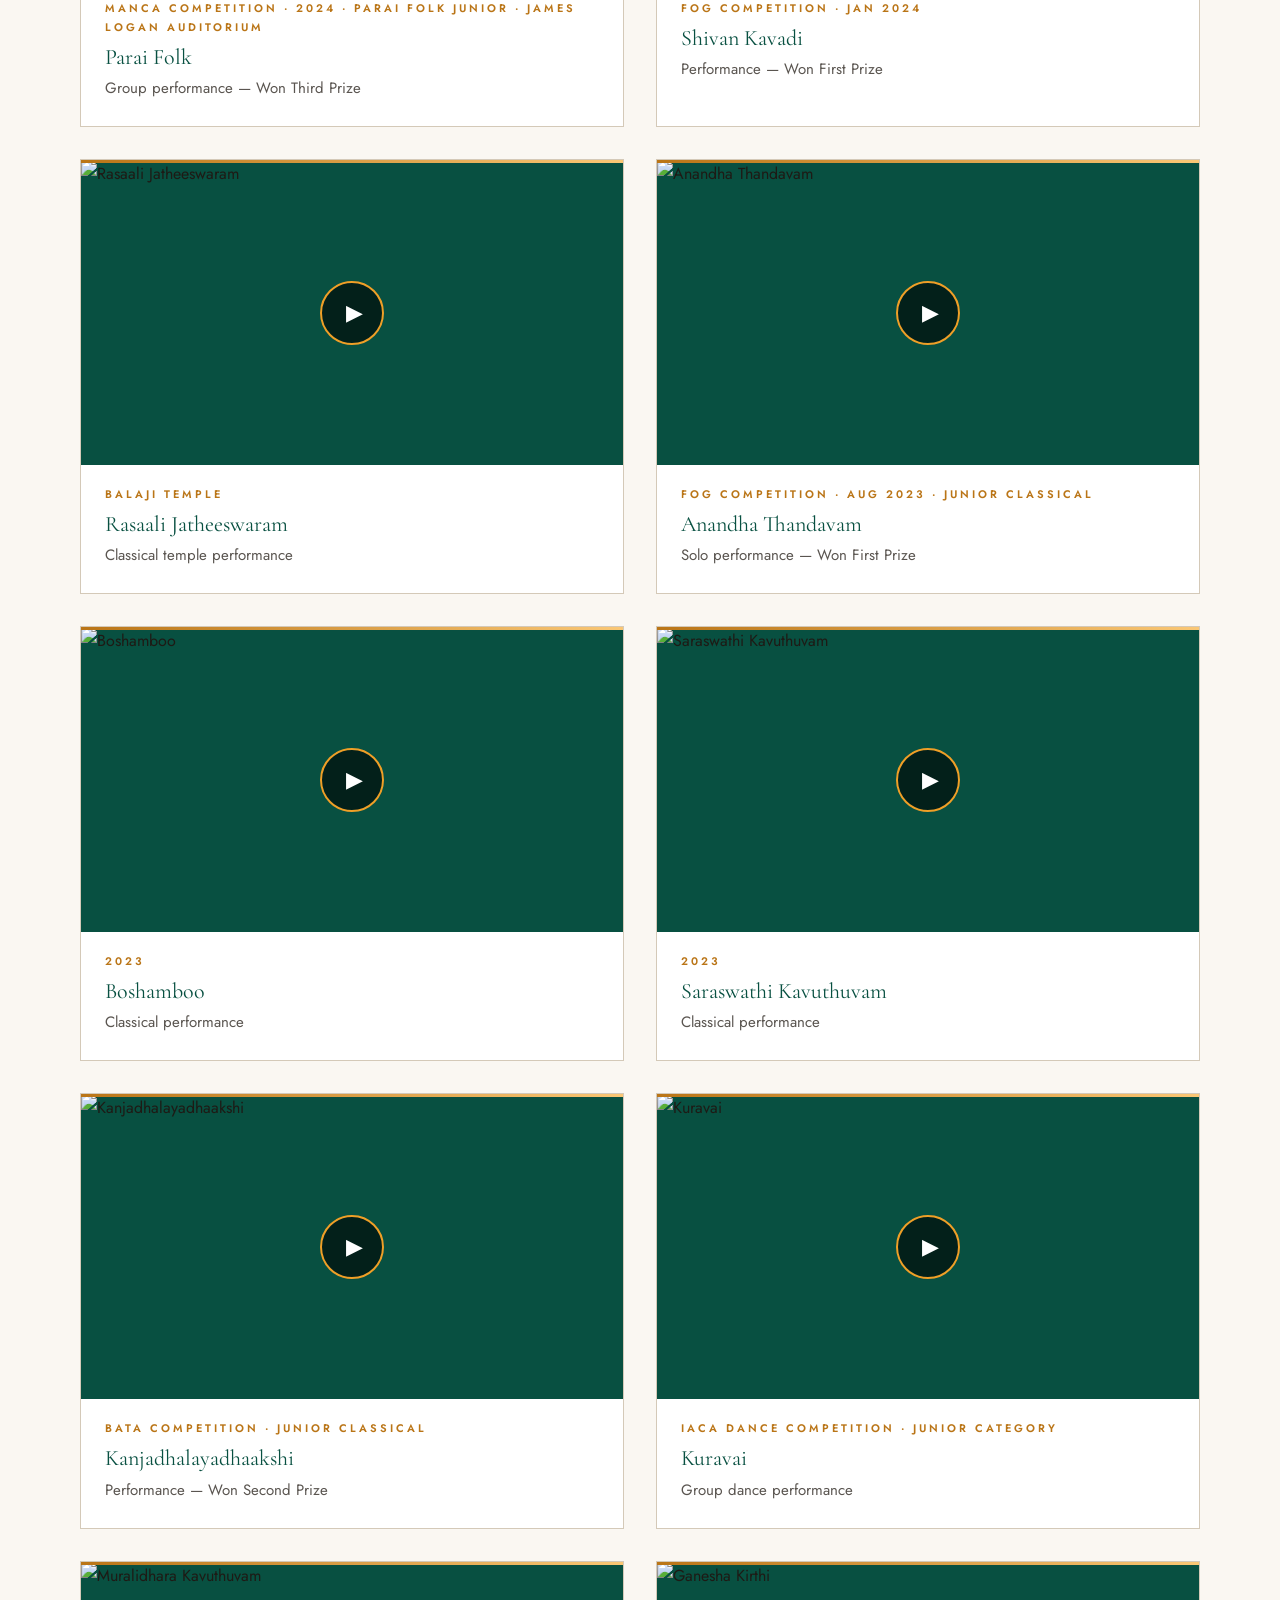
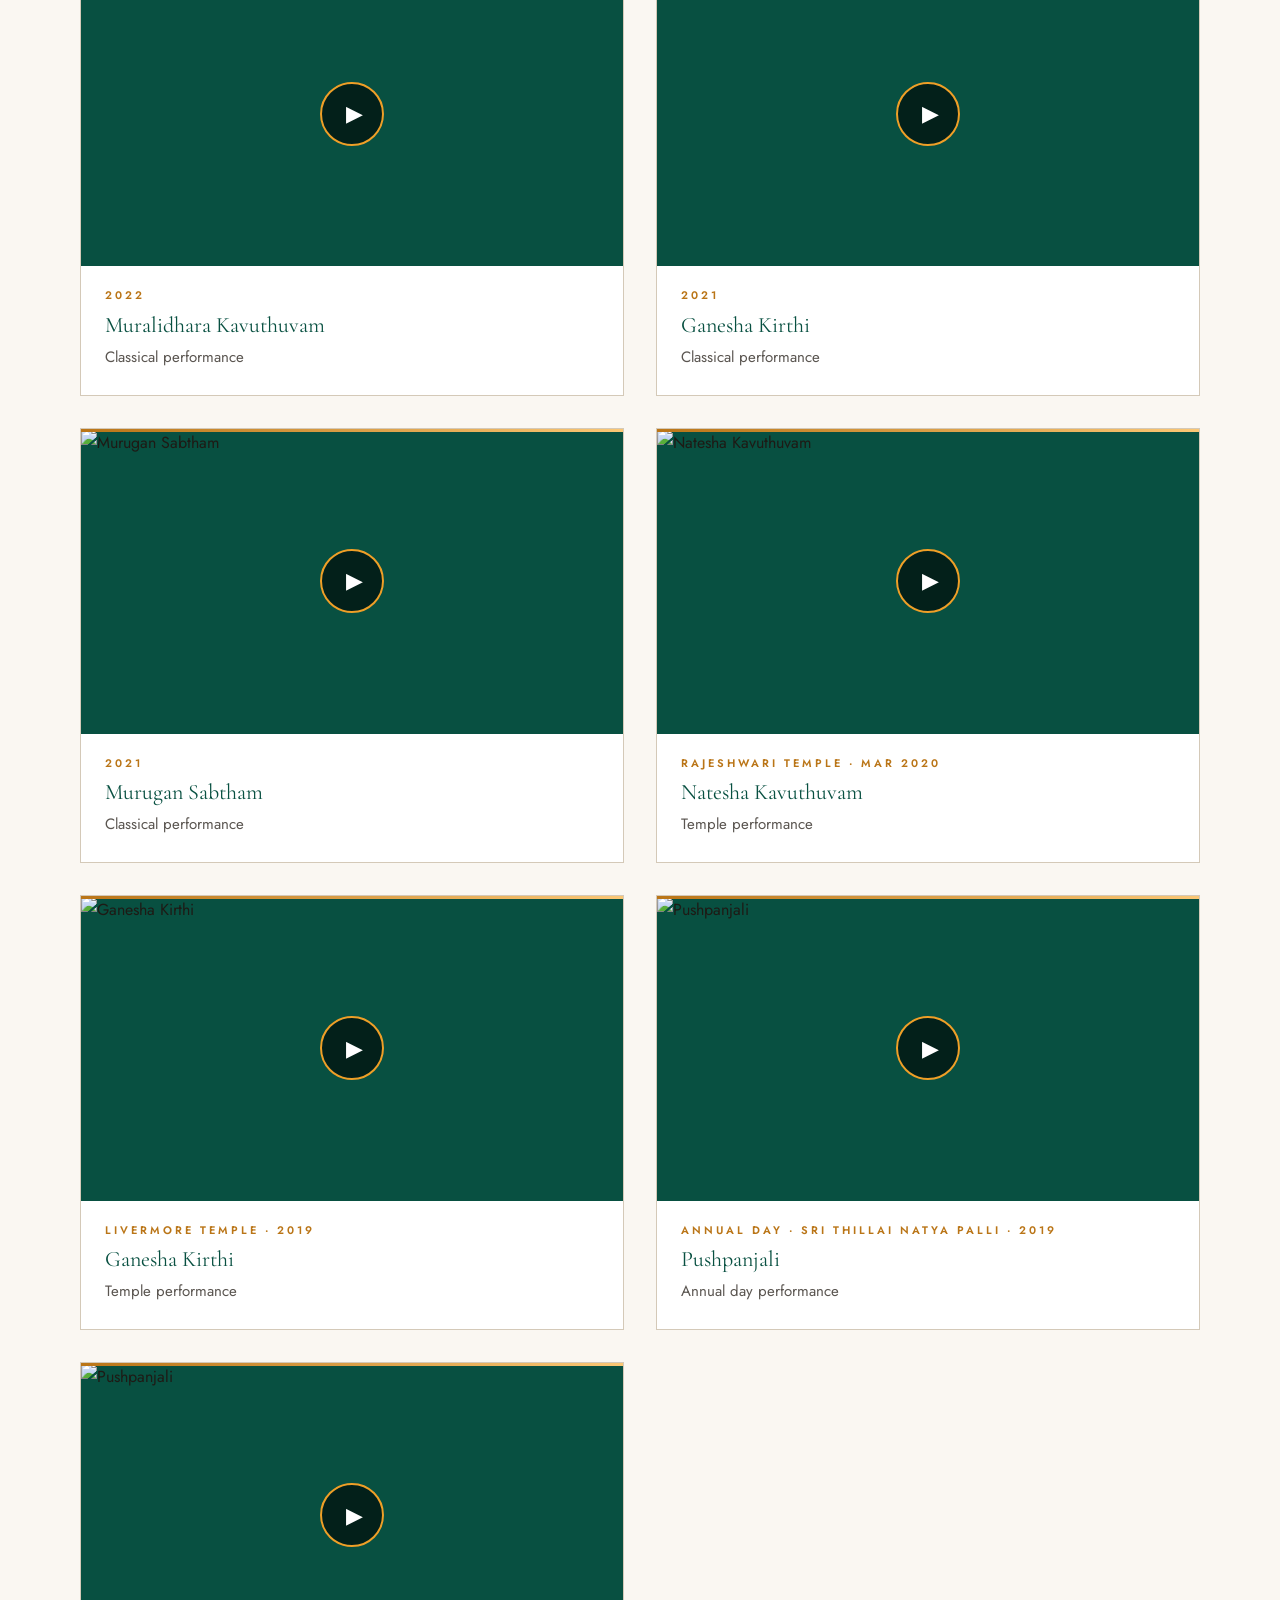
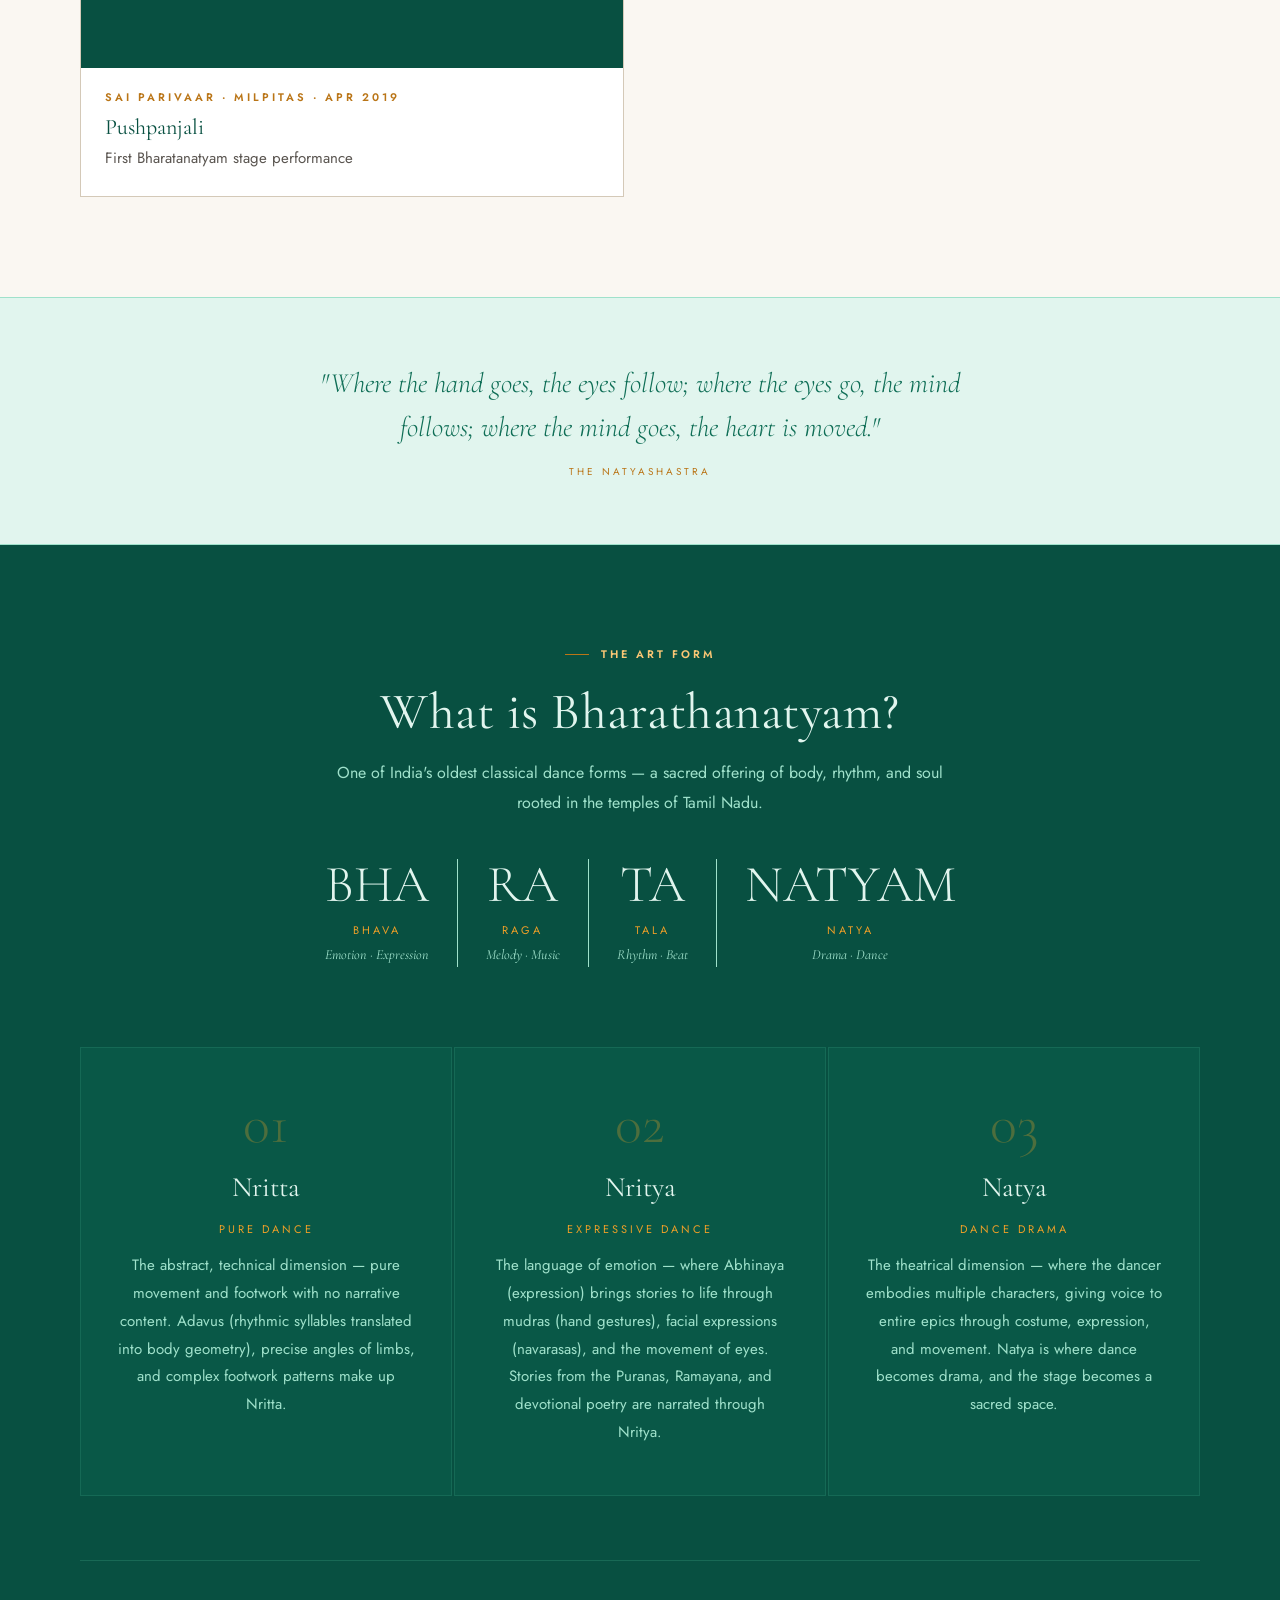
==== commit b95f82ea: "Reorder page sections: Gallery → Achievements → Videos → The Art - Updated nav order (main, mobile, " ====
--- a/index.html
+++ b/index.html
@@ -801,10 +801,10 @@
     <a href="#about">About</a>
     <a href="#journey">Journey</a>
     <a href="#guru">Guru &amp; School</a>
+    <a href="#gallery">Gallery</a>
+    <a href="#performances">Achievements</a>
     <a href="#videos">Videos</a>
-    <a href="#gallery">Gallery</a>
     <a href="#bharathanatyam">The Art</a>
-    <a href="#performances">Achievements</a>
   </nav>
 </header>
 
@@ -813,10 +813,10 @@
   <a href="#about"          onclick="toggleMenu()">About</a>
   <a href="#journey"        onclick="toggleMenu()">Journey</a>
   <a href="#guru"           onclick="toggleMenu()">Guru &amp; School</a>
+  <a href="#gallery"        onclick="toggleMenu()">Gallery</a>
+  <a href="#performances"   onclick="toggleMenu()">Achievements</a>
   <a href="#videos"         onclick="toggleMenu()">Videos</a>
-  <a href="#gallery"        onclick="toggleMenu()">Gallery</a>
   <a href="#bharathanatyam" onclick="toggleMenu()">The Art</a>
-  <a href="#performances"   onclick="toggleMenu()">Achievements</a>
 </nav>
 
 
@@ -1091,10 +1091,182 @@
 
 
 <!-- ══════════════════════════════════════
-  5. PERFORMANCES & ACHIEVEMENTS
+  GALLERY
 ══════════════════════════════════════ -->
+<section id="gallery" class="section-wrap">
+  <div class="section-inner">
+
+    <div class="gallery-intro reveal">
+      <div>
+        <div class="eyebrow">Photo Gallery</div>
+        <h2 class="section-title" style="margin-bottom:0;">Key Poses &amp; Moments</h2>
+      </div>
+      <p style="max-width:340px;font-size:14px;color:var(--warm-gray);line-height:1.8;">
+        A visual record of poses, performances, and the living art of Bharathanatyam.
+      </p>
+    </div>
+
+    <div class="gallery-grid reveal">
+
+      <div class="gallery-item">
+        <img src="images/gallery/gallery7.jpg" alt="Vanshikasri" style="width:100%;height:100%;object-fit:cover;object-position:center top;display:block;" />
+        <div class="gallery-caption"><div class="gallery-cap-label">Featured</div><div class="gallery-cap-title">Classical Pose</div></div>
+      </div>
+
+      <div class="gallery-item">
+        <img src="images/gallery/gallery11.jpg" alt="Vanshikasri" style="width:100%;height:100%;object-fit:cover;object-position:center top;display:block;" />
+        <div class="gallery-caption"><div class="gallery-cap-label">Bharathanatyam</div><div class="gallery-cap-title">Expressive Moment</div></div>
+      </div>
+
+      <div class="gallery-item">
+        <img src="images/gallery/gallery24.JPG" alt="Vanshikasri" style="width:100%;height:100%;object-fit:cover;object-position:center top;display:block;" />
+        <div class="gallery-caption"><div class="gallery-cap-label">Bharathanatyam</div><div class="gallery-cap-title">Expressive Moment</div></div>
+      </div>
+
+      <div class="gallery-item">
+        <img src="images/gallery/gallery25.JPG" alt="Vanshikasri" style="width:100%;height:100%;object-fit:cover;object-position:center top;display:block;" />
+        <div class="gallery-caption"><div class="gallery-cap-label">Bharathanatyam</div><div class="gallery-cap-title">Expressive Moment</div></div>
+      </div>
+
+      <div class="gallery-item">
+        <img src="images/gallery/gallery28.JPG" alt="Vanshikasri" style="width:100%;height:100%;object-fit:cover;object-position:center top;display:block;" />
+        <div class="gallery-caption"><div class="gallery-cap-label">Bharathanatyam</div><div class="gallery-cap-title">Expressive Moment</div></div>
+      </div>
+
+      <div class="gallery-item">
+        <img src="images/gallery/gallery29.JPG" alt="Vanshikasri" style="width:100%;height:100%;object-fit:cover;object-position:center top;display:block;" />
+        <div class="gallery-caption"><div class="gallery-cap-label">Bharathanatyam</div><div class="gallery-cap-title">Expressive Moment</div></div>
+      </div>
+
+    </div>
+  </div>
+</section>
+
+
 <!-- ══════════════════════════════════════
-  VIDEOS — PERFORMANCES
+  ACHIEVEMENTS
+══════════════════════════════════════ -->
+<section id="performances" class="section-wrap alt">
+  <div class="section-inner">
+    <div class="eyebrow reveal">Performances &amp; Achievements</div>
+    <h2 class="section-title reveal">On stage &amp; on the podium</h2>
+    <div class="gold-rule reveal"></div>
+
+    <!-- Performances List -->
+    <div class="perf-list reveal">
+      <div class="perf-row">
+        <div class="perf-year">2026</div>
+        <div class="perf-info">
+          <div class="perf-title">BATA Competition · Senior Level Classical</div>
+          <div class="perf-venue">Sri Vigna Rajam Bhaje · Group · Mar 22, 2026</div>
+        </div>
+        <div class="perf-tag">🥇 First Prize</div>
+      </div>
+      <div class="perf-row">
+        <div class="perf-year">2025</div>
+        <div class="perf-info">
+          <div class="perf-title">MANCA Competition · Senior Category</div>
+          <div class="perf-venue">Krishnar Varnam · Group · Apr 2025</div>
+        </div>
+        <div class="perf-tag">🥉 Third Prize</div>
+      </div>
+      <div class="perf-row">
+        <div class="perf-year">2025</div>
+        <div class="perf-info">
+          <div class="perf-title">BATA Competition · Group Junior Classical</div>
+          <div class="perf-venue">Pranavakaram · Group · Mar 2025</div>
+        </div>
+        <div class="perf-tag">🥈 Second Prize</div>
+      </div>
+      <div class="perf-row">
+        <div class="perf-year">2024</div>
+        <div class="perf-info">
+          <div class="perf-title">FOG Competition · Junior Level Classical</div>
+          <div class="perf-venue">Rama Chandra · Group · Oct 2024</div>
+        </div>
+        <div class="perf-tag">🥇 First Prize</div>
+      </div>
+      <div class="perf-row">
+        <div class="perf-year">2024</div>
+        <div class="perf-info">
+          <div class="perf-title">OSAAT Competition · Solo Junior</div>
+          <div class="perf-venue">Shankara Srigiri · Solo · Sep 2024</div>
+        </div>
+        <div class="perf-tag">🥉 Third Prize</div>
+      </div>
+      <div class="perf-row">
+        <div class="perf-year">2024</div>
+        <div class="perf-info">
+          <div class="perf-title">OSAAT Competition · Group Classical Junior</div>
+          <div class="perf-venue">Jayajaya Padmanaba · Group · Sep 2024</div>
+        </div>
+        <div class="perf-tag">🥈 Second Prize</div>
+      </div>
+      <div class="perf-row">
+        <div class="perf-year">2024</div>
+        <div class="perf-info">
+          <div class="perf-title">MANCA Competition · Semi Classical Junior · James Logan Auditorium</div>
+          <div class="perf-venue">Varaharoopam · Solo · 2024</div>
+        </div>
+        <div class="perf-tag">🥇 First Prize</div>
+      </div>
+      <div class="perf-row">
+        <div class="perf-year">2024</div>
+        <div class="perf-info">
+          <div class="perf-title">MANCA Competition · Classical Junior · James Logan Auditorium</div>
+          <div class="perf-venue">Jayajaya Padmanaba · Group · 2024</div>
+        </div>
+        <div class="perf-tag">🥈 Second Prize</div>
+      </div>
+      <div class="perf-row">
+        <div class="perf-year">2024</div>
+        <div class="perf-info">
+          <div class="perf-title">MANCA Competition · Parai Folk Junior · James Logan Auditorium</div>
+          <div class="perf-venue">Parai Folk · Group · 2024</div>
+        </div>
+        <div class="perf-tag">🥉 Third Prize</div>
+      </div>
+      <div class="perf-row">
+        <div class="perf-year">2024</div>
+        <div class="perf-info">
+          <div class="perf-title">FOG Competition · Jan 2024</div>
+          <div class="perf-venue">Shivan Kavadi · Jan 2024</div>
+        </div>
+        <div class="perf-tag">🥇 First Prize</div>
+      </div>
+      <div class="perf-row">
+        <div class="perf-year">2023</div>
+        <div class="perf-info">
+          <div class="perf-title">FOG Competition · Junior Classical</div>
+          <div class="perf-venue">Anandha Thandavam · Solo · Aug 2023</div>
+        </div>
+        <div class="perf-tag">🥇 First Prize</div>
+      </div>
+      <div class="perf-row">
+        <div class="perf-year">2023</div>
+        <div class="perf-info">
+          <div class="perf-title">BATA Competition · Junior Classical</div>
+          <div class="perf-venue">Kanjadhalayadhaakshi</div>
+        </div>
+        <div class="perf-tag">🥈 Second Prize</div>
+      </div>
+      <div class="perf-row">
+        <div class="perf-year">2022</div>
+        <div class="perf-info">
+          <div class="perf-title">FOG Competition · Junior Category</div>
+          <div class="perf-venue">Shiva Stuthi · Solo · 2022</div>
+        </div>
+        <div class="perf-tag">🥇 First Prize</div>
+      </div>
+    </div>
+
+
+  </div>
+</section>
+
+
+<!-- ══════════════════════════════════════
+  VIDEOS
 ══════════════════════════════════════ -->
 <section id="videos" class="section-wrap">
   <div class="section-inner">
@@ -1445,59 +1617,6 @@
   <p class="quote-text">"Where the hand goes, the eyes follow; where the eyes go, the mind follows; where the mind goes, the heart is moved."</p>
   <div class="quote-attr">The Natyashastra</div>
 </div>
-
-
-<!-- ══════════════════════════════════════
-  6. PHOTO GALLERY
-══════════════════════════════════════ -->
-<section id="gallery" class="section-wrap">
-  <div class="section-inner">
-
-    <div class="gallery-intro reveal">
-      <div>
-        <div class="eyebrow">Photo Gallery</div>
-        <h2 class="section-title" style="margin-bottom:0;">Key Poses &amp; Moments</h2>
-      </div>
-      <p style="max-width:340px;font-size:14px;color:var(--warm-gray);line-height:1.8;">
-        A visual record of poses, performances, and the living art of Bharathanatyam.
-      </p>
-    </div>
-
-    <div class="gallery-grid reveal">
-
-      <div class="gallery-item">
-        <img src="images/gallery/gallery7.jpg" alt="Vanshikasri" style="width:100%;height:100%;object-fit:cover;object-position:center top;display:block;" />
-        <div class="gallery-caption"><div class="gallery-cap-label">Featured</div><div class="gallery-cap-title">Classical Pose</div></div>
-      </div>
-
-      <div class="gallery-item">
-        <img src="images/gallery/gallery11.jpg" alt="Vanshikasri" style="width:100%;height:100%;object-fit:cover;object-position:center top;display:block;" />
-        <div class="gallery-caption"><div class="gallery-cap-label">Bharathanatyam</div><div class="gallery-cap-title">Expressive Moment</div></div>
-      </div>
-
-      <div class="gallery-item">
-        <img src="images/gallery/gallery24.JPG" alt="Vanshikasri" style="width:100%;height:100%;object-fit:cover;object-position:center top;display:block;" />
-        <div class="gallery-caption"><div class="gallery-cap-label">Bharathanatyam</div><div class="gallery-cap-title">Expressive Moment</div></div>
-      </div>
-
-      <div class="gallery-item">
-        <img src="images/gallery/gallery25.JPG" alt="Vanshikasri" style="width:100%;height:100%;object-fit:cover;object-position:center top;display:block;" />
-        <div class="gallery-caption"><div class="gallery-cap-label">Bharathanatyam</div><div class="gallery-cap-title">Expressive Moment</div></div>
-      </div>
-
-      <div class="gallery-item">
-        <img src="images/gallery/gallery28.JPG" alt="Vanshikasri" style="width:100%;height:100%;object-fit:cover;object-position:center top;display:block;" />
-        <div class="gallery-caption"><div class="gallery-cap-label">Bharathanatyam</div><div class="gallery-cap-title">Expressive Moment</div></div>
-      </div>
-
-      <div class="gallery-item">
-        <img src="images/gallery/gallery29.JPG" alt="Vanshikasri" style="width:100%;height:100%;object-fit:cover;object-position:center top;display:block;" />
-        <div class="gallery-caption"><div class="gallery-cap-label">Bharathanatyam</div><div class="gallery-cap-title">Expressive Moment</div></div>
-      </div>
-
-    </div>
-  </div>
-</section>
 
 
 <!-- ══════════════════════════════════════
@@ -1617,128 +1736,6 @@
         </div>
       </div>
     </div>
-
-  </div>
-</section>
-
-
-<!-- ══════════════════════════════════════
-  PERFORMANCES & ACHIEVEMENTS
-══════════════════════════════════════ -->
-<section id="performances" class="section-wrap alt">
-  <div class="section-inner">
-    <div class="eyebrow reveal">Performances &amp; Achievements</div>
-    <h2 class="section-title reveal">On stage &amp; on the podium</h2>
-    <div class="gold-rule reveal"></div>
-
-    <!-- Performances List -->
-    <div class="perf-list reveal">
-      <div class="perf-row">
-        <div class="perf-year">2026</div>
-        <div class="perf-info">
-          <div class="perf-title">BATA Competition · Senior Level Classical</div>
-          <div class="perf-venue">Sri Vigna Rajam Bhaje · Group · Mar 22, 2026</div>
-        </div>
-        <div class="perf-tag">🥇 First Prize</div>
-      </div>
-      <div class="perf-row">
-        <div class="perf-year">2025</div>
-        <div class="perf-info">
-          <div class="perf-title">MANCA Competition · Senior Category</div>
-          <div class="perf-venue">Krishnar Varnam · Group · Apr 2025</div>
-        </div>
-        <div class="perf-tag">🥉 Third Prize</div>
-      </div>
-      <div class="perf-row">
-        <div class="perf-year">2025</div>
-        <div class="perf-info">
-          <div class="perf-title">BATA Competition · Group Junior Classical</div>
-          <div class="perf-venue">Pranavakaram · Group · Mar 2025</div>
-        </div>
-        <div class="perf-tag">🥈 Second Prize</div>
-      </div>
-      <div class="perf-row">
-        <div class="perf-year">2024</div>
-        <div class="perf-info">
-          <div class="perf-title">FOG Competition · Junior Level Classical</div>
-          <div class="perf-venue">Rama Chandra · Group · Oct 2024</div>
-        </div>
-        <div class="perf-tag">🥇 First Prize</div>
-      </div>
-      <div class="perf-row">
-        <div class="perf-year">2024</div>
-        <div class="perf-info">
-          <div class="perf-title">OSAAT Competition · Solo Junior</div>
-          <div class="perf-venue">Shankara Srigiri · Solo · Sep 2024</div>
-        </div>
-        <div class="perf-tag">🥉 Third Prize</div>
-      </div>
-      <div class="perf-row">
-        <div class="perf-year">2024</div>
-        <div class="perf-info">
-          <div class="perf-title">OSAAT Competition · Group Classical Junior</div>
-          <div class="perf-venue">Jayajaya Padmanaba · Group · Sep 2024</div>
-        </div>
-        <div class="perf-tag">🥈 Second Prize</div>
-      </div>
-      <div class="perf-row">
-        <div class="perf-year">2024</div>
-        <div class="perf-info">
-          <div class="perf-title">MANCA Competition · Semi Classical Junior · James Logan Auditorium</div>
-          <div class="perf-venue">Varaharoopam · Solo · 2024</div>
-        </div>
-        <div class="perf-tag">🥇 First Prize</div>
-      </div>
-      <div class="perf-row">
-        <div class="perf-year">2024</div>
-        <div class="perf-info">
-          <div class="perf-title">MANCA Competition · Classical Junior · James Logan Auditorium</div>
-          <div class="perf-venue">Jayajaya Padmanaba · Group · 2024</div>
-        </div>
-        <div class="perf-tag">🥈 Second Prize</div>
-      </div>
-      <div class="perf-row">
-        <div class="perf-year">2024</div>
-        <div class="perf-info">
-          <div class="perf-title">MANCA Competition · Parai Folk Junior · James Logan Auditorium</div>
-          <div class="perf-venue">Parai Folk · Group · 2024</div>
-        </div>
-        <div class="perf-tag">🥉 Third Prize</div>
-      </div>
-      <div class="perf-row">
-        <div class="perf-year">2024</div>
-        <div class="perf-info">
-          <div class="perf-title">FOG Competition · Jan 2024</div>
-          <div class="perf-venue">Shivan Kavadi · Jan 2024</div>
-        </div>
-        <div class="perf-tag">🥇 First Prize</div>
-      </div>
-      <div class="perf-row">
-        <div class="perf-year">2023</div>
-        <div class="perf-info">
-          <div class="perf-title">FOG Competition · Junior Classical</div>
-          <div class="perf-venue">Anandha Thandavam · Solo · Aug 2023</div>
-        </div>
-        <div class="perf-tag">🥇 First Prize</div>
-      </div>
-      <div class="perf-row">
-        <div class="perf-year">2023</div>
-        <div class="perf-info">
-          <div class="perf-title">BATA Competition · Junior Classical</div>
-          <div class="perf-venue">Kanjadhalayadhaakshi</div>
-        </div>
-        <div class="perf-tag">🥈 Second Prize</div>
-      </div>
-      <div class="perf-row">
-        <div class="perf-year">2022</div>
-        <div class="perf-info">
-          <div class="perf-title">FOG Competition · Junior Category</div>
-          <div class="perf-venue">Shiva Stuthi · Solo · 2022</div>
-        </div>
-        <div class="perf-tag">🥇 First Prize</div>
-      </div>
-    </div>
-
 
   </div>
 </section>
@@ -1760,10 +1757,10 @@
       <li><a href="#about">About Me</a></li>
       <li><a href="#journey">Journey</a></li>
       <li><a href="#guru">Guru &amp; School</a></li>
+      <li><a href="#gallery">Gallery</a></li>
+      <li><a href="#performances">Achievements</a></li>
       <li><a href="#videos">Videos</a></li>
-      <li><a href="#gallery">Gallery</a></li>
       <li><a href="#bharathanatyam">The Art</a></li>
-      <li><a href="#performances">Achievements</a></li>
     </ul>
   </div>
   <div class="footer-col">
@@ -1900,8 +1897,13 @@
         revealObserver.unobserve(entry.target);
       }
     });
-  }, { threshold: 0.12 });
+  }, { threshold: 0 });
   revealEls.forEach(el => revealObserver.observe(el));
+  // Also trigger for any elements already in viewport on load
+  revealEls.forEach(el => {
+    const r = el.getBoundingClientRect();
+    if (r.top < window.innerHeight) el.classList.add('visible');
+  });
 
   // ── Active nav link highlight
   const sections = document.querySelectorAll('section[id], div[id="top"]');
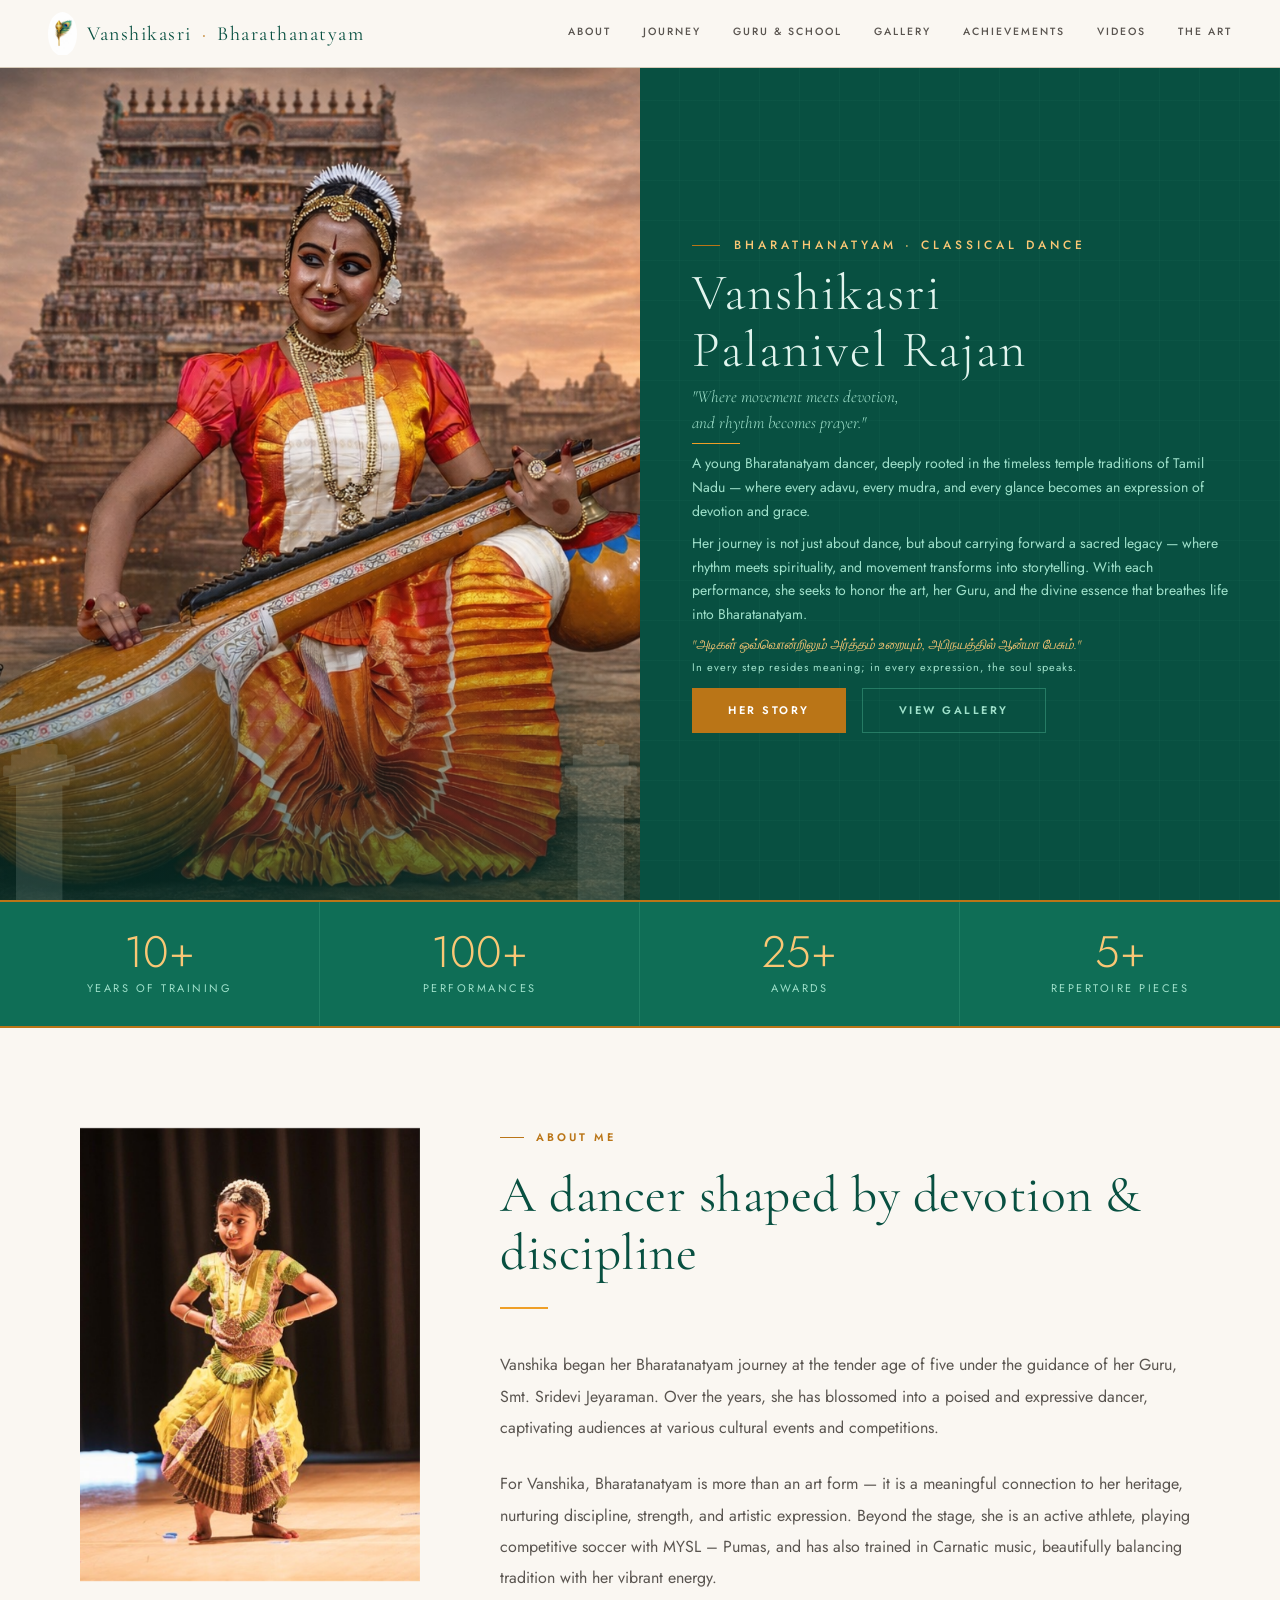
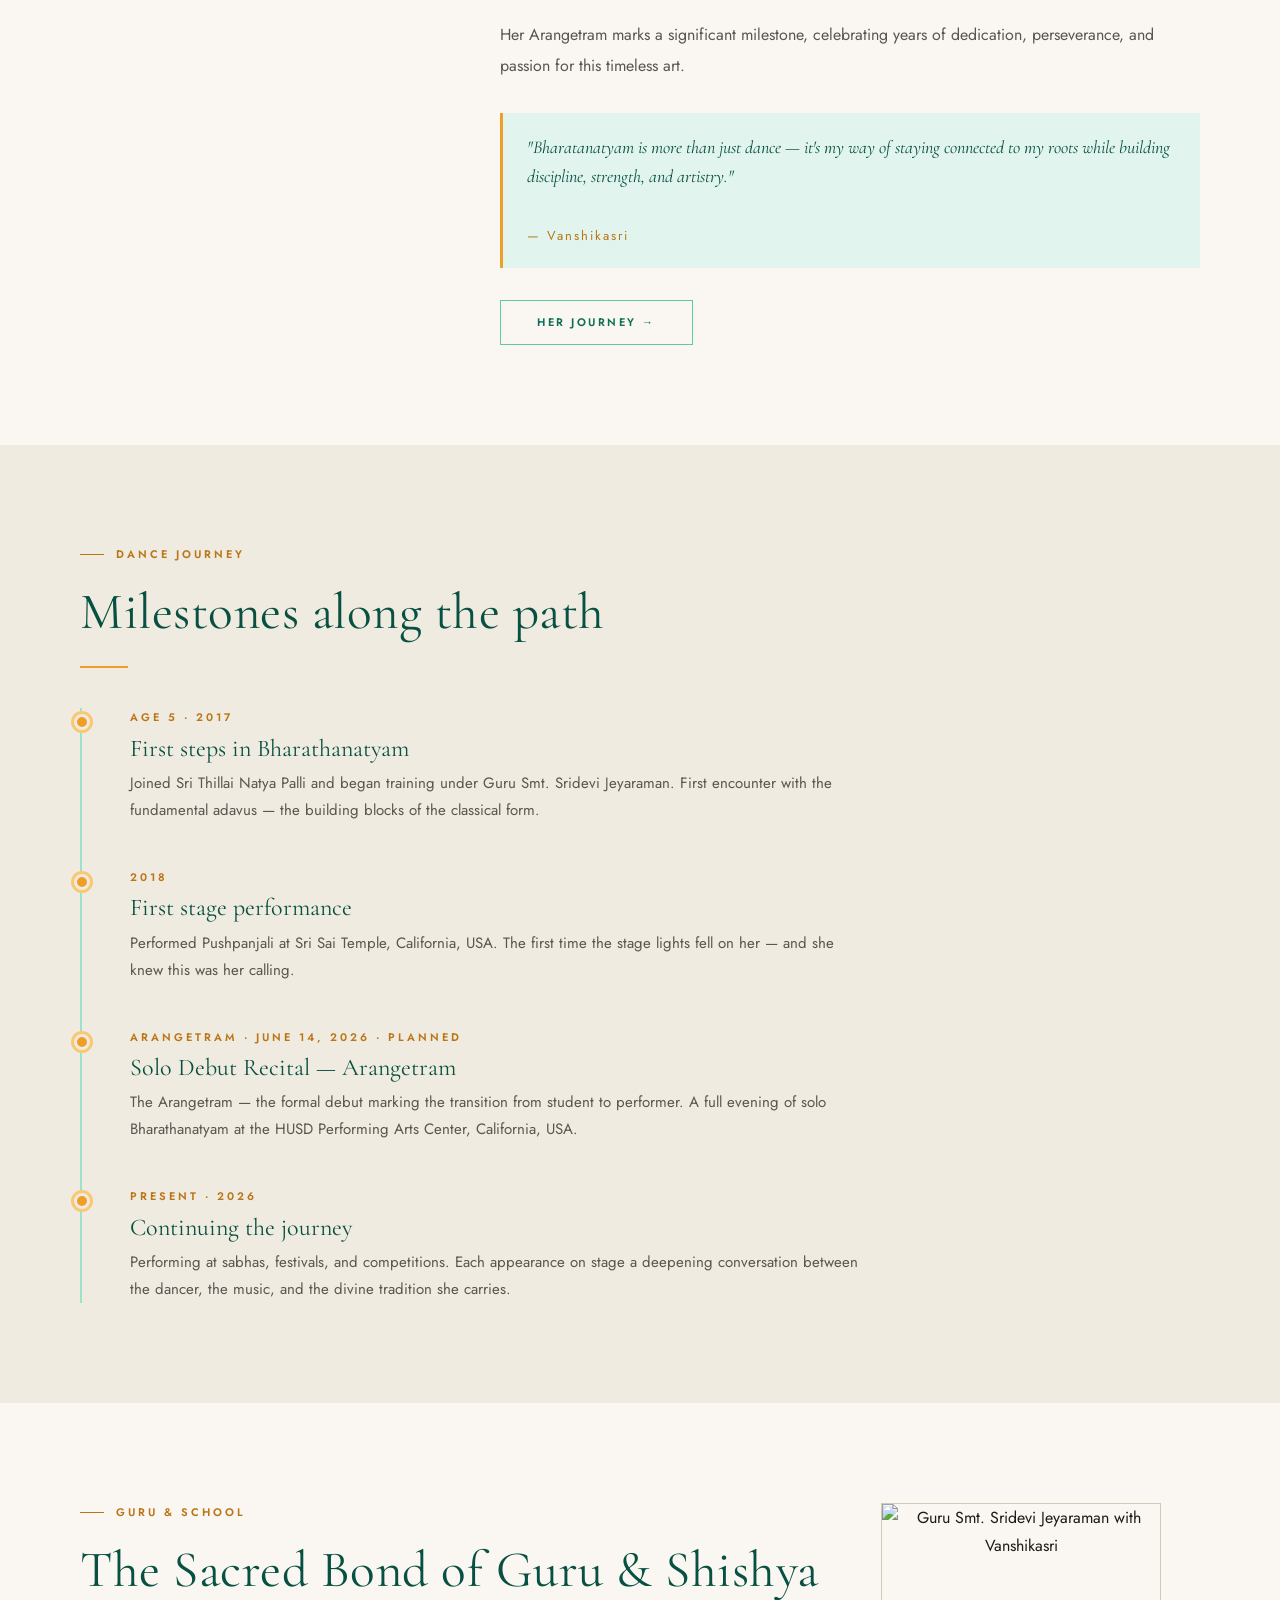
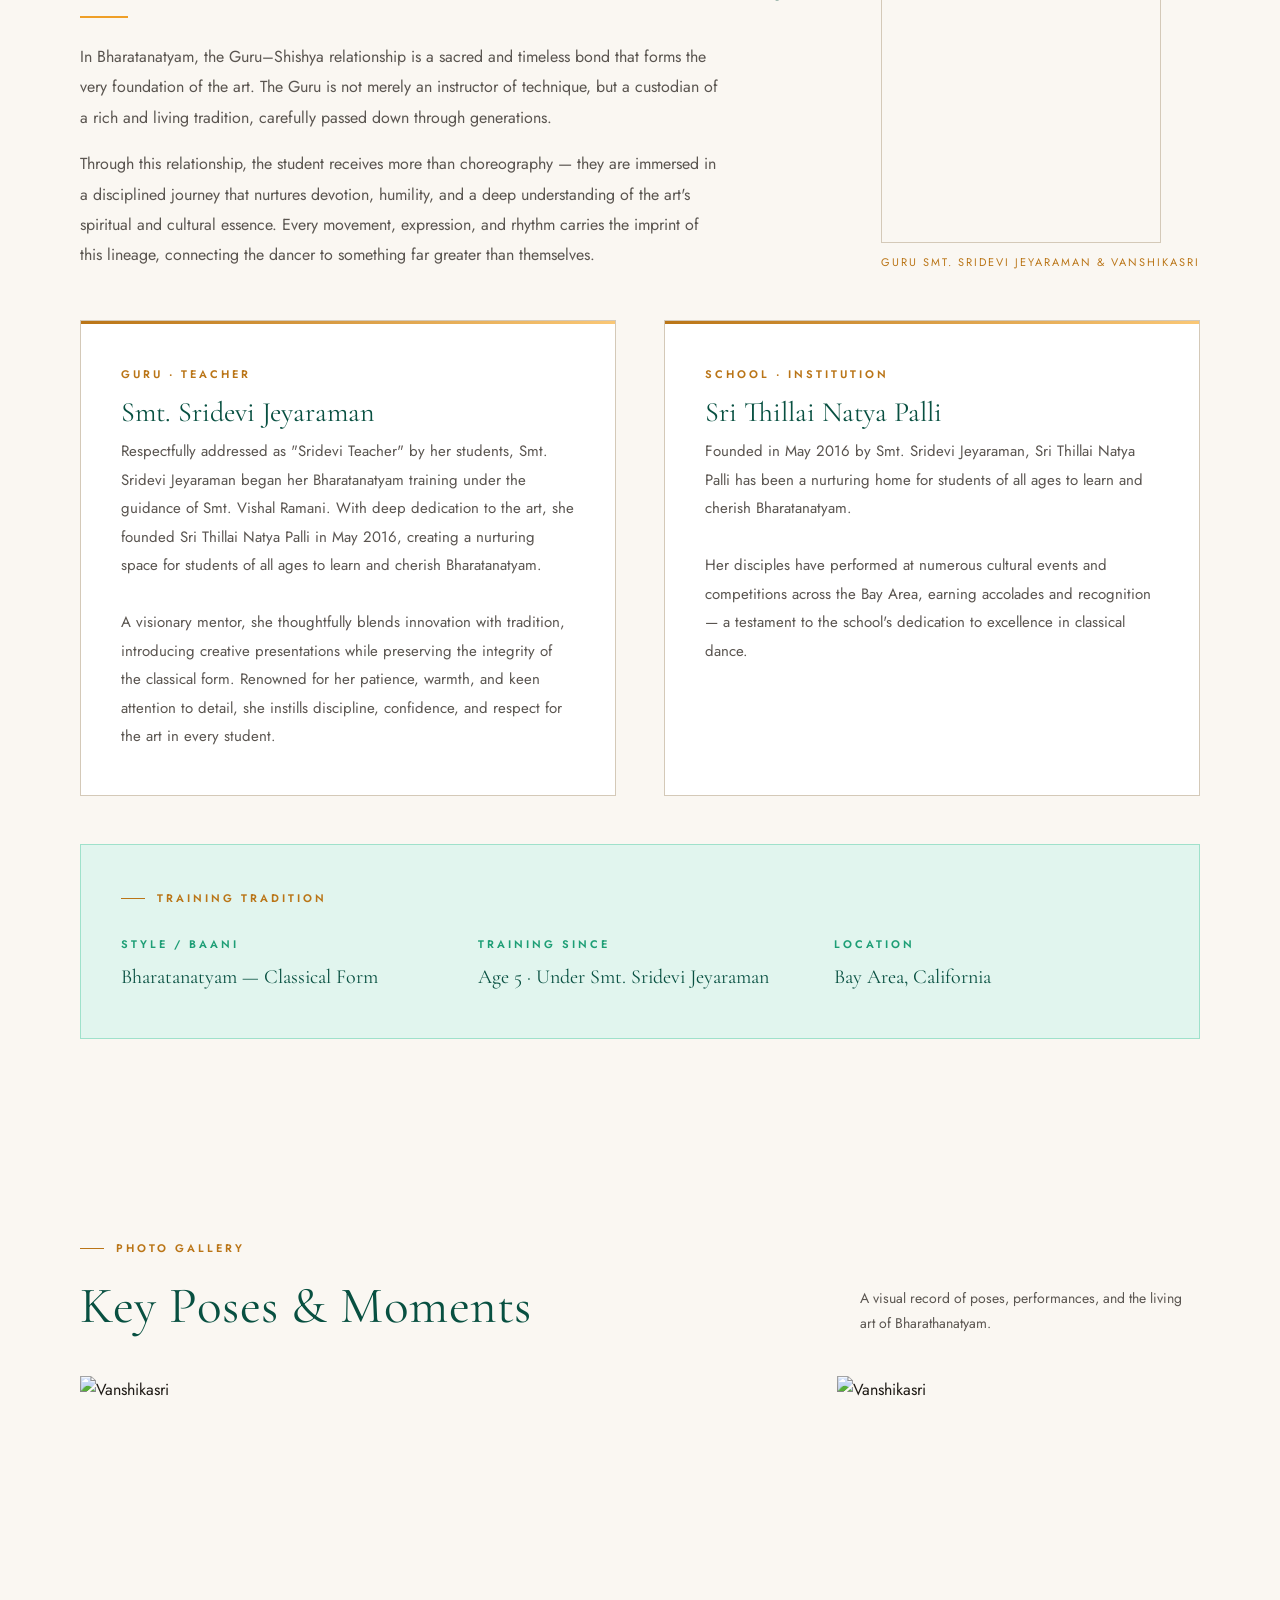
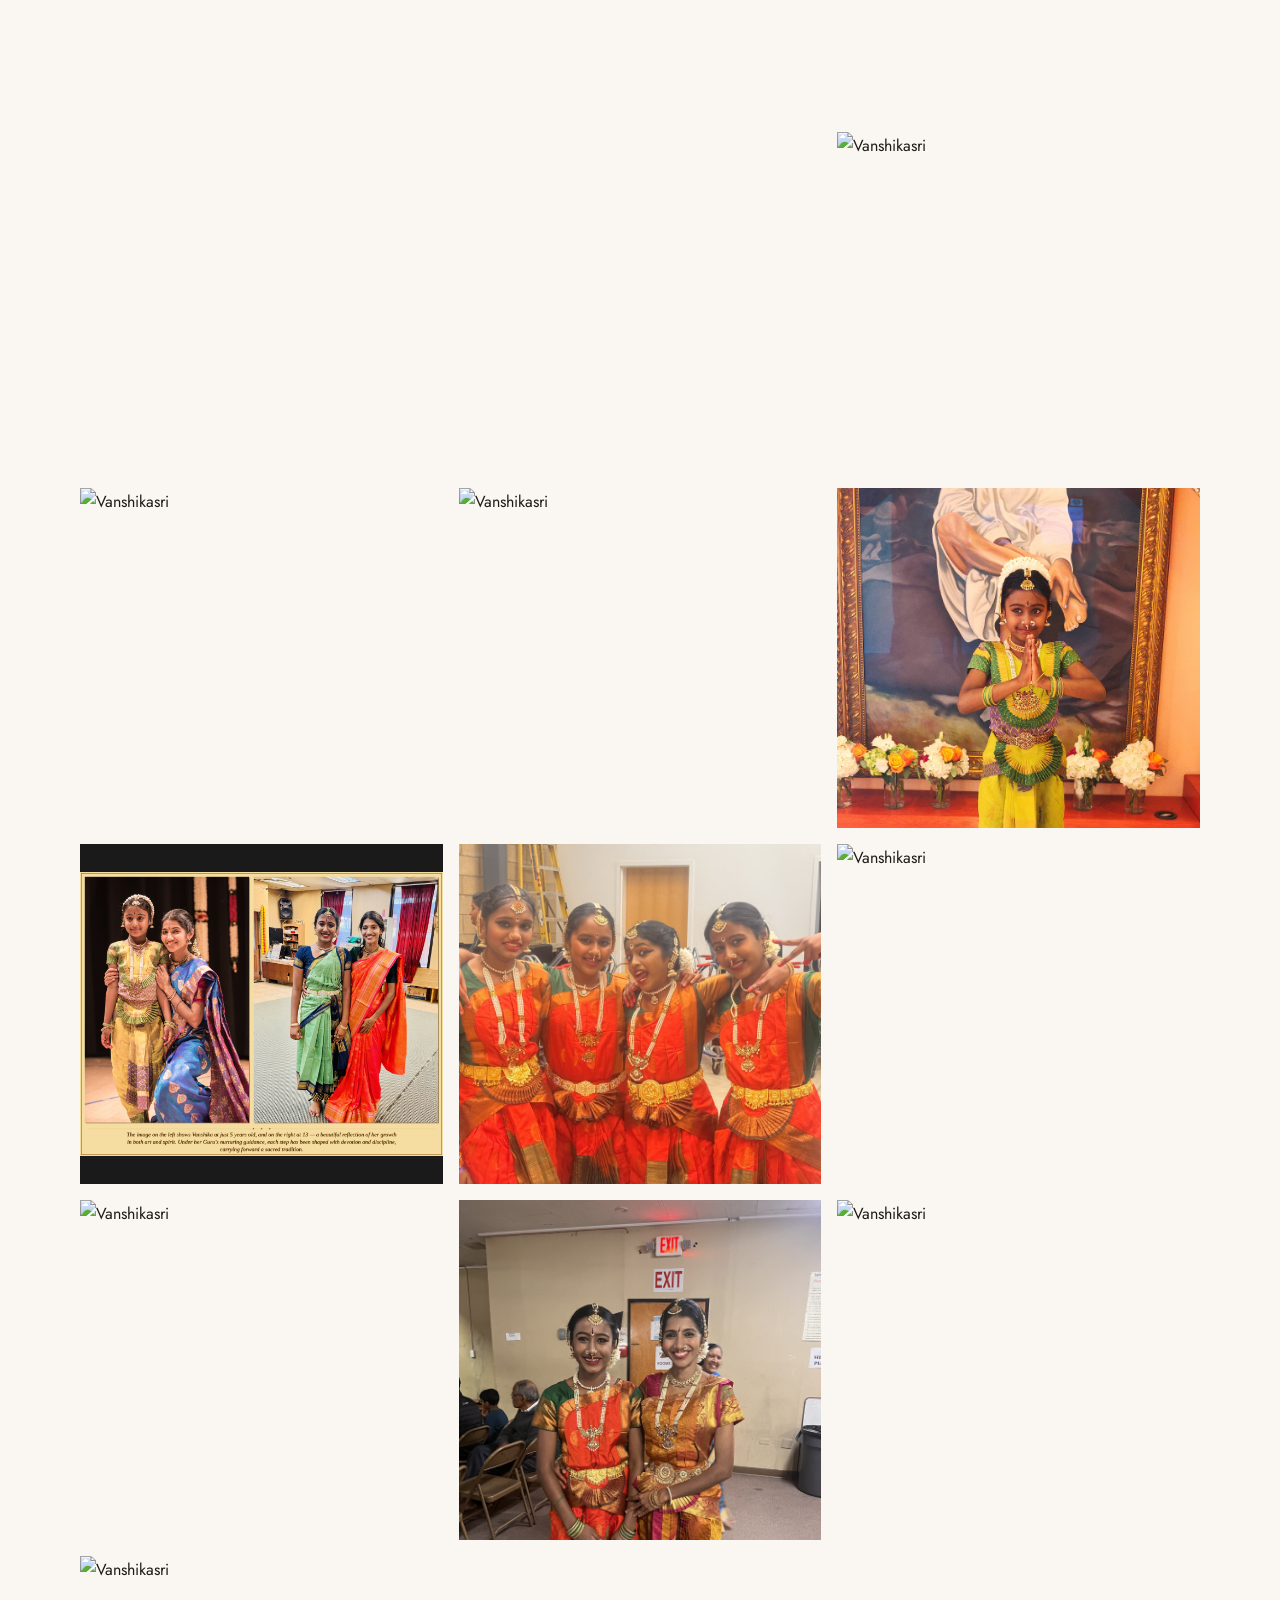
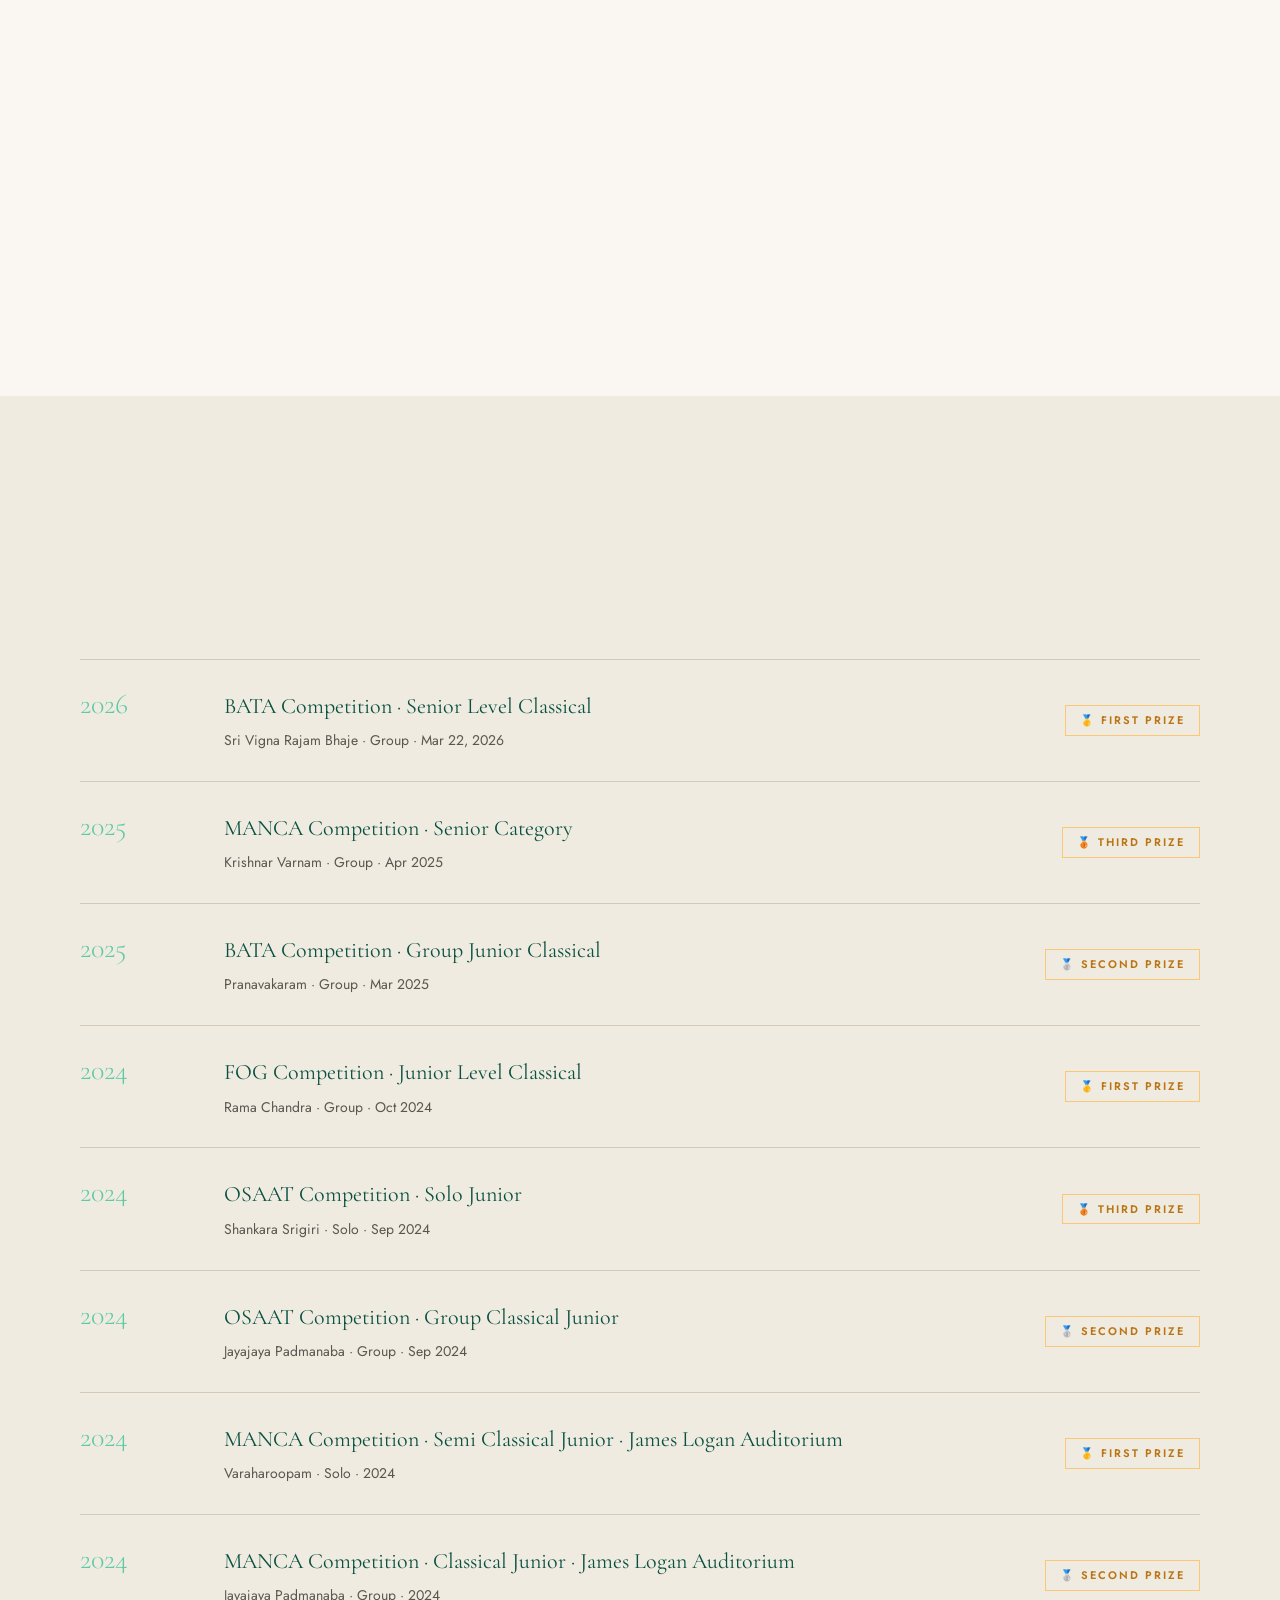
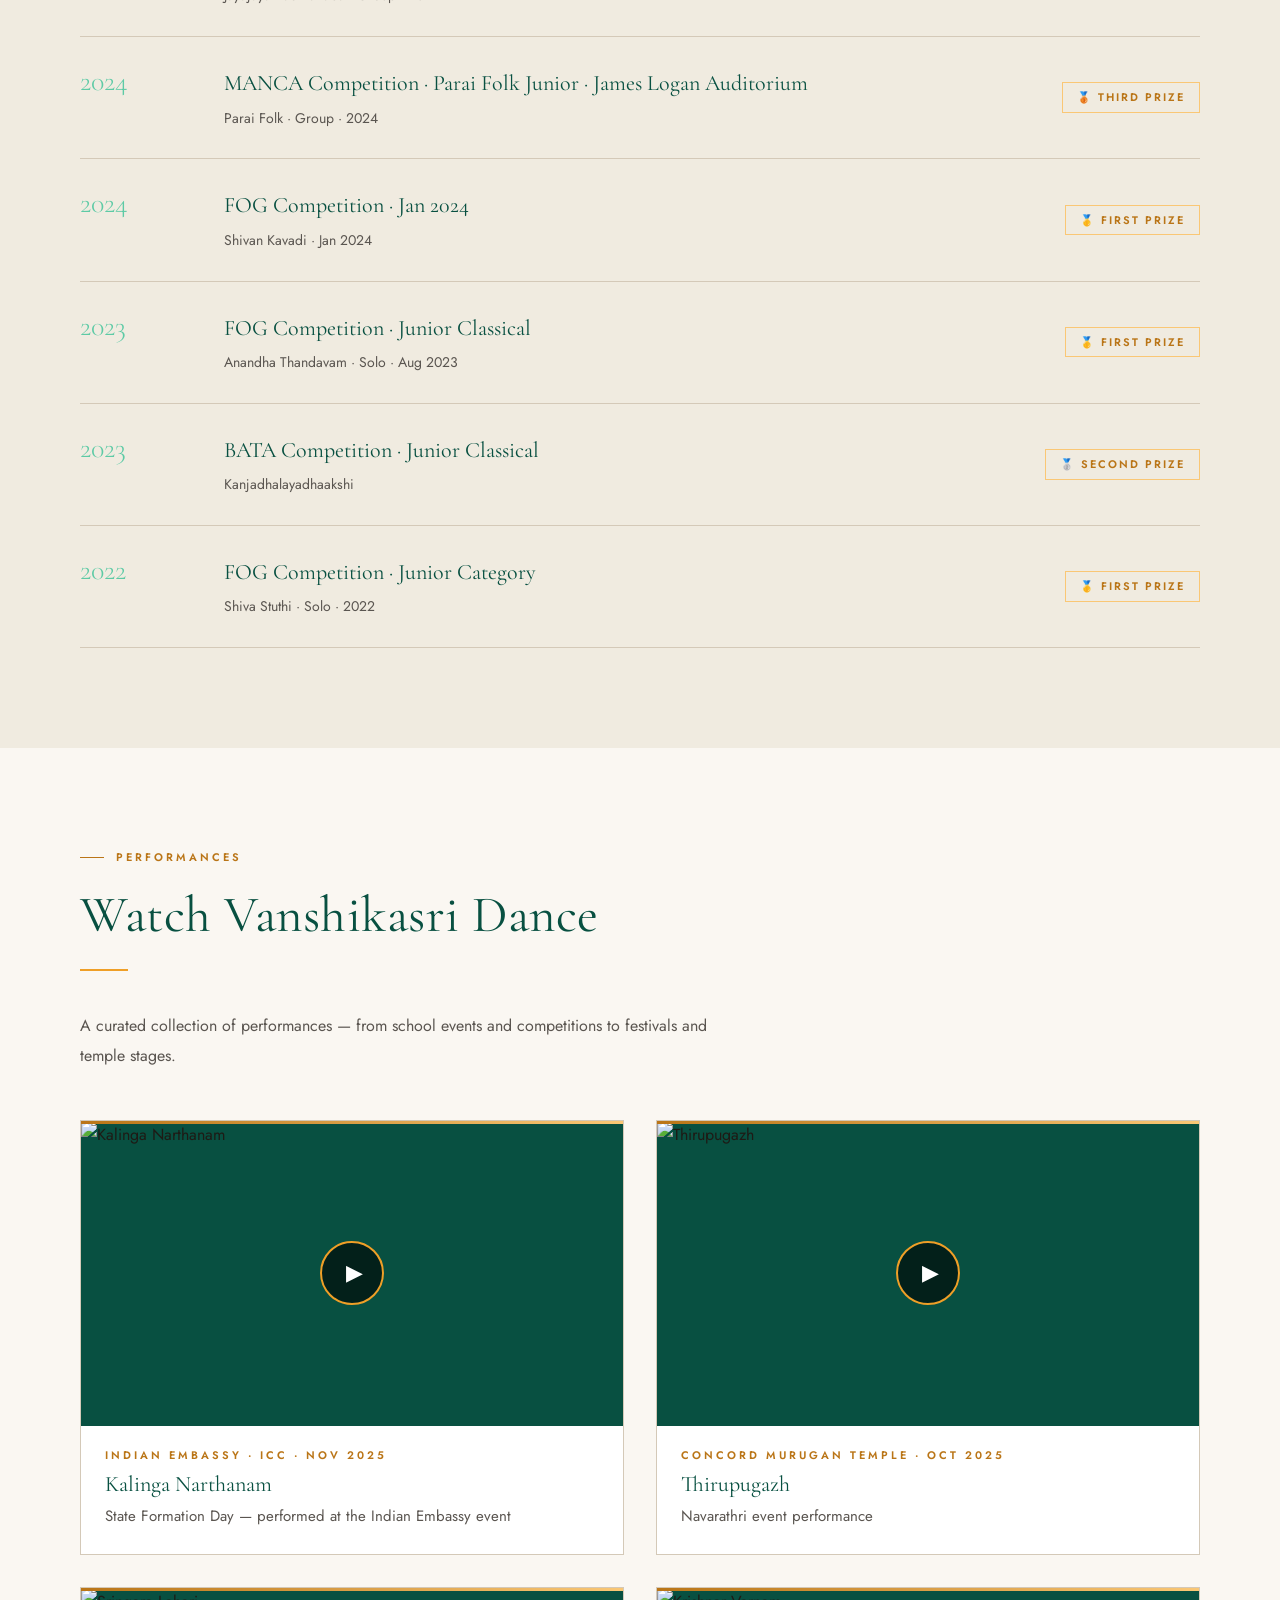
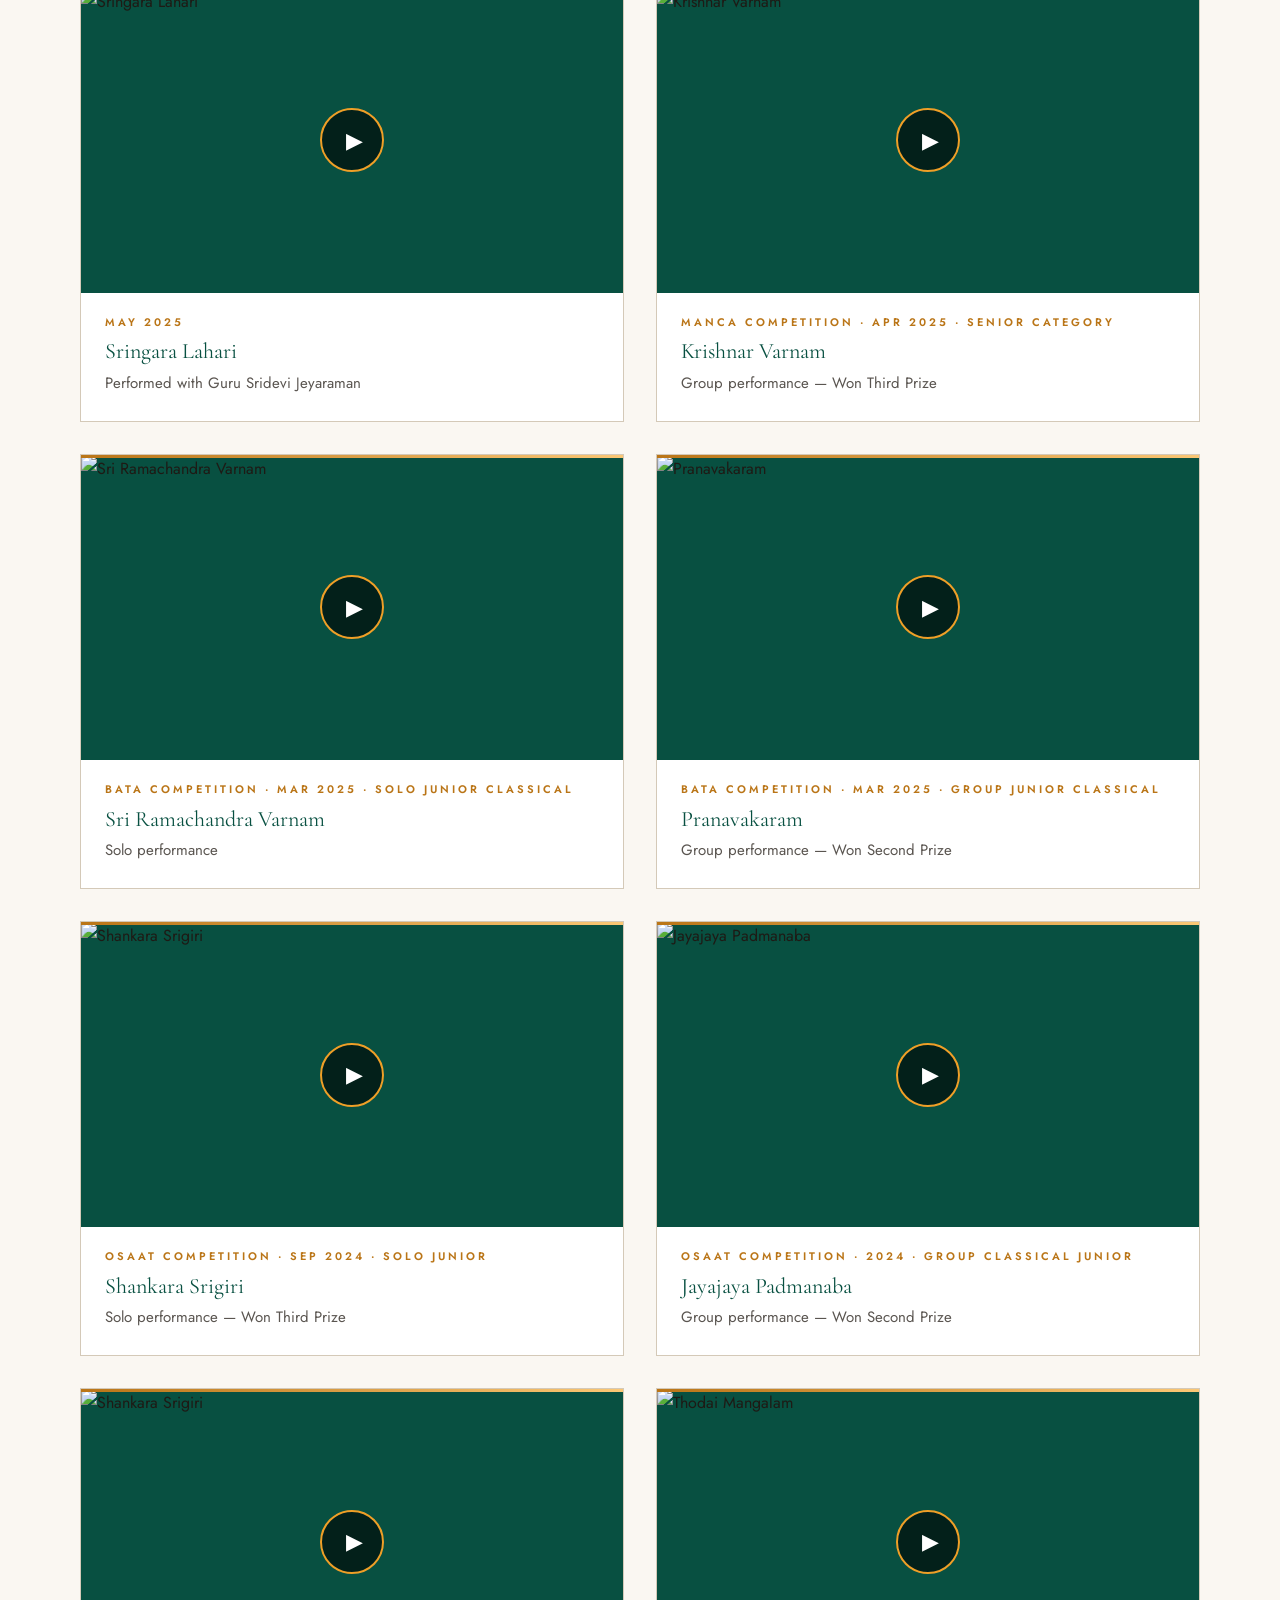
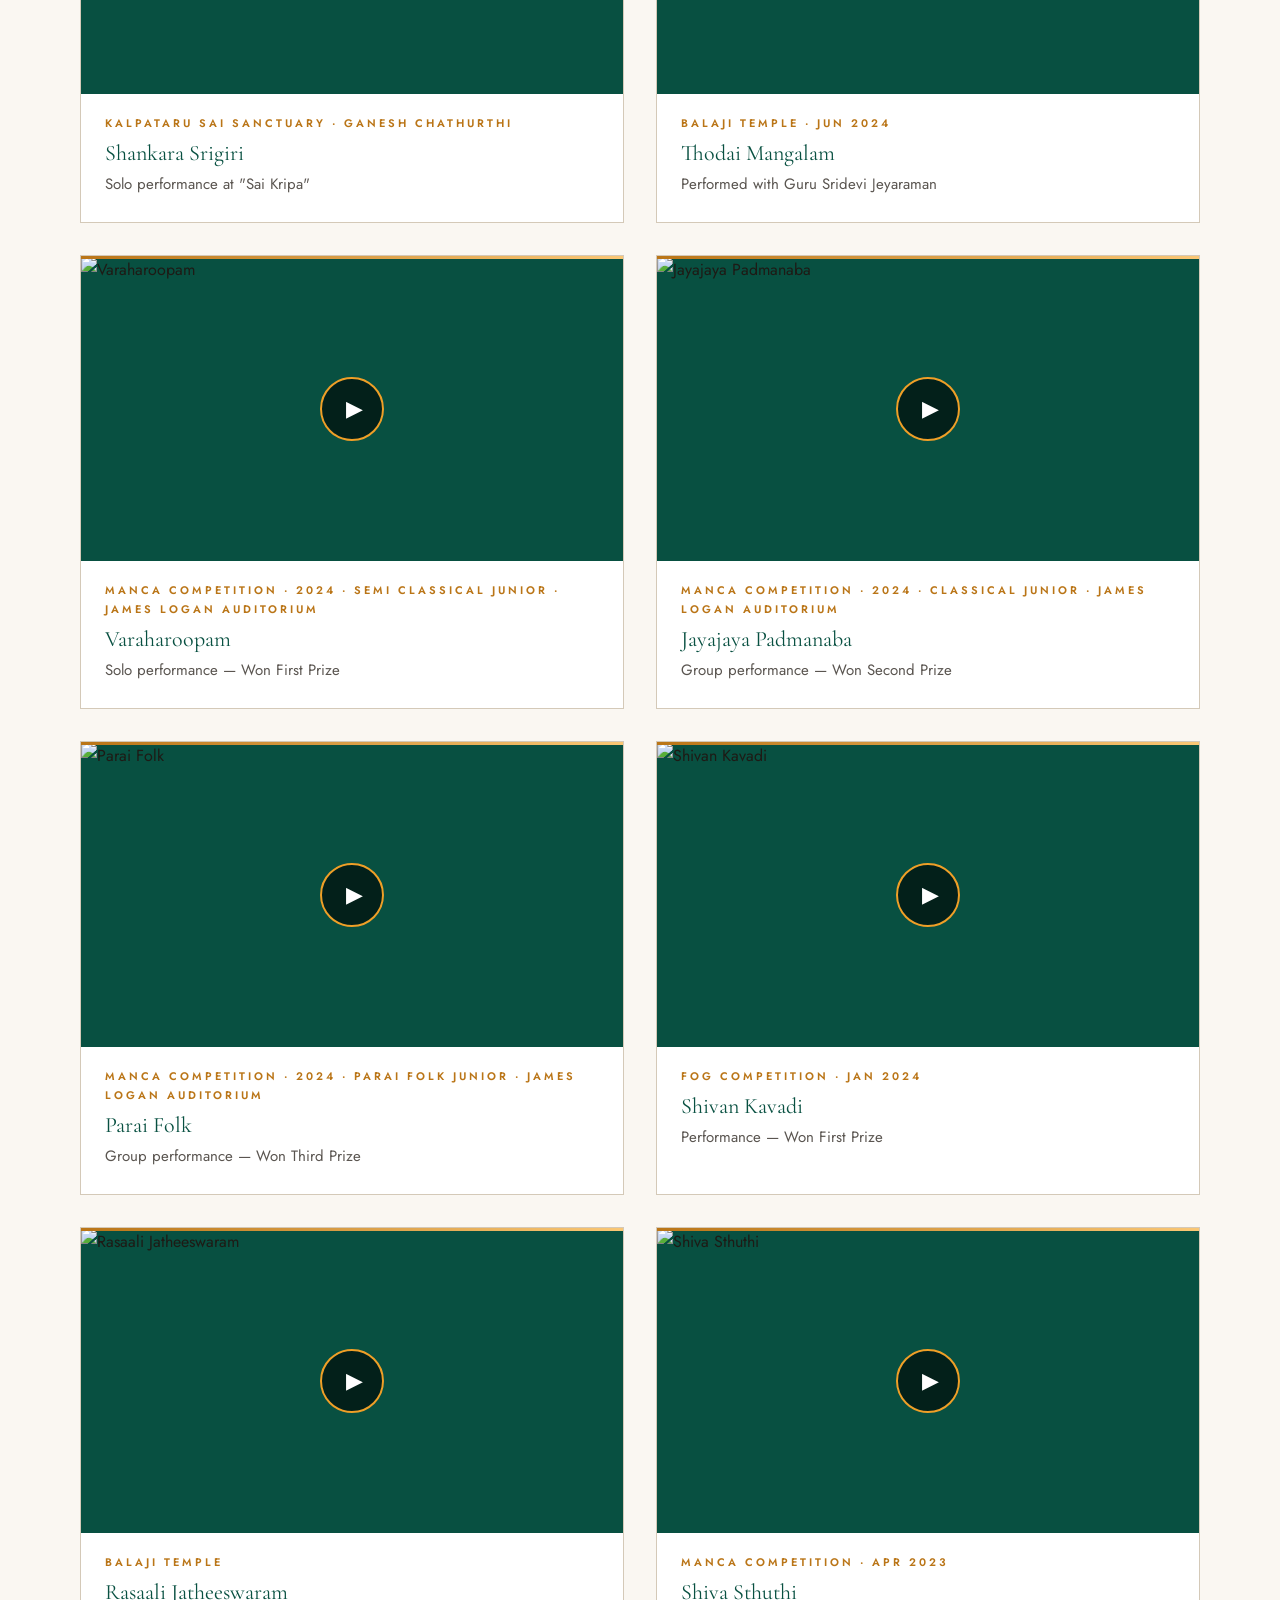
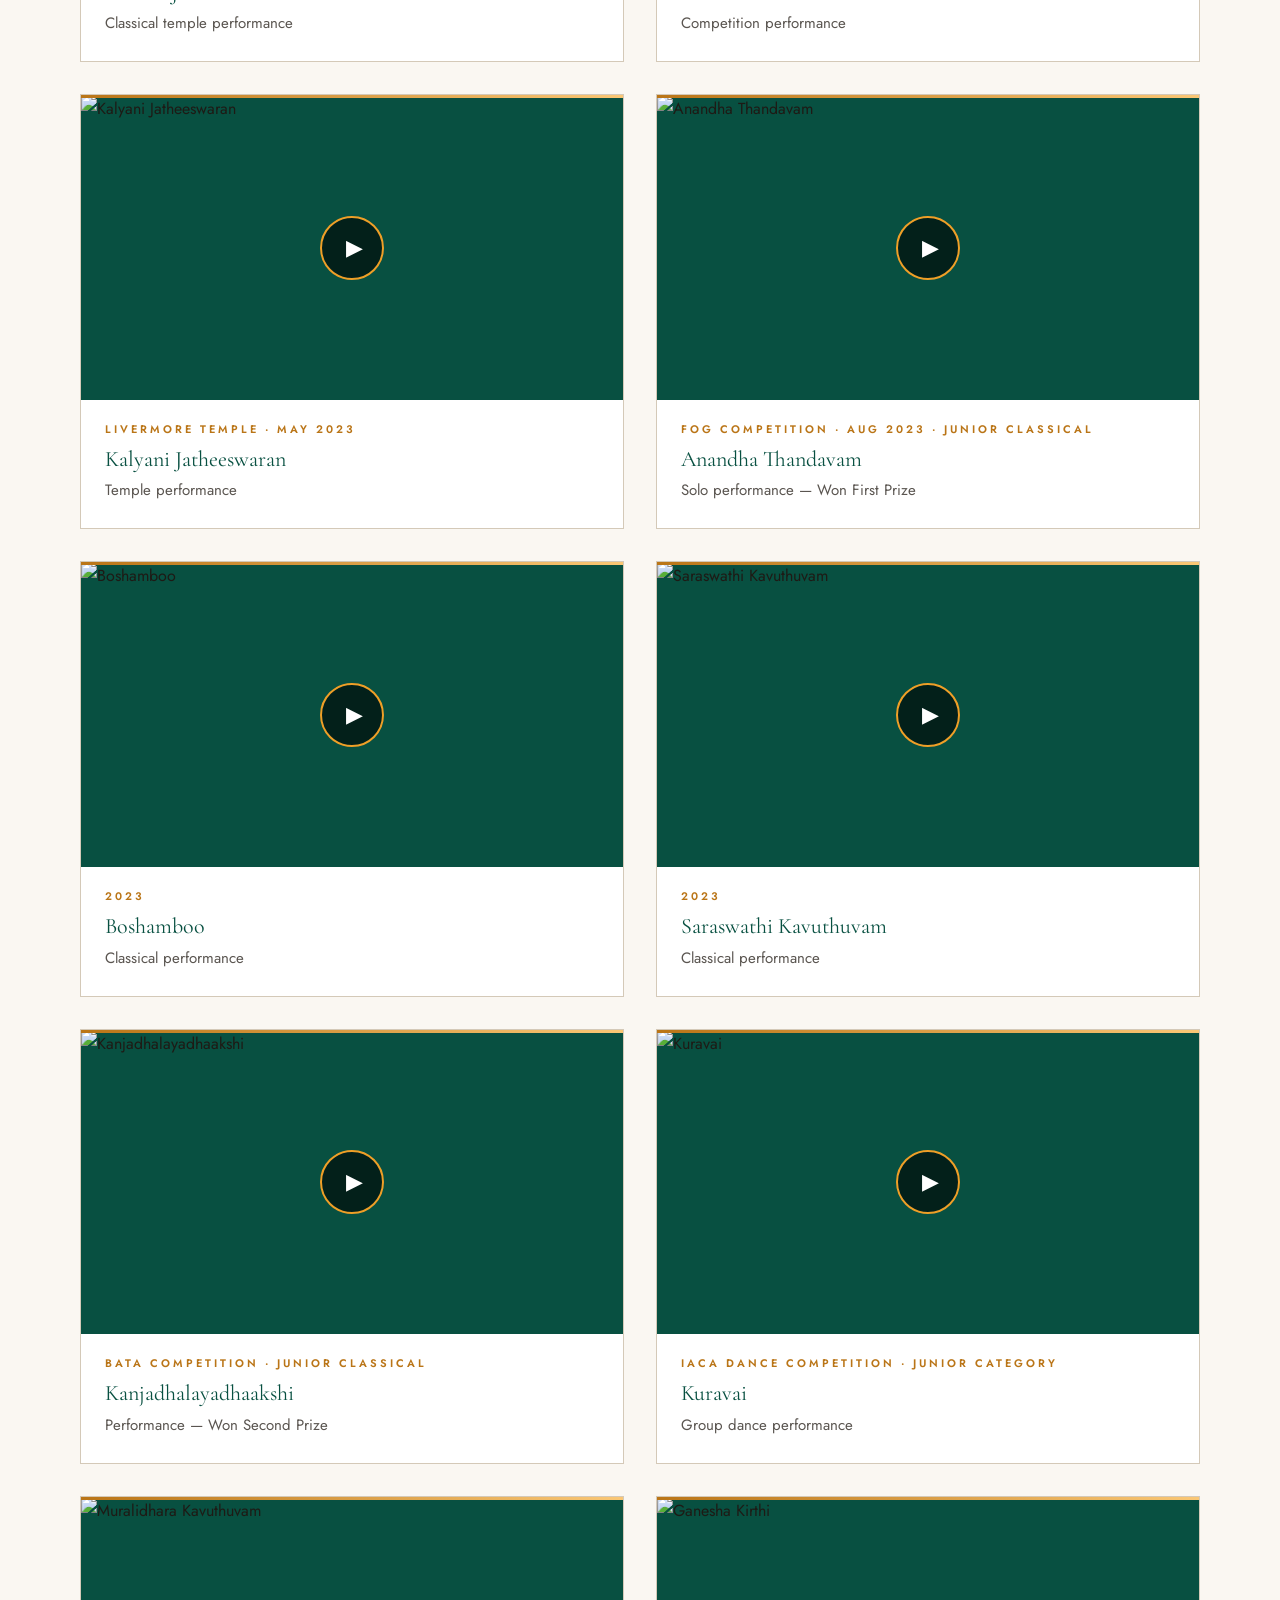
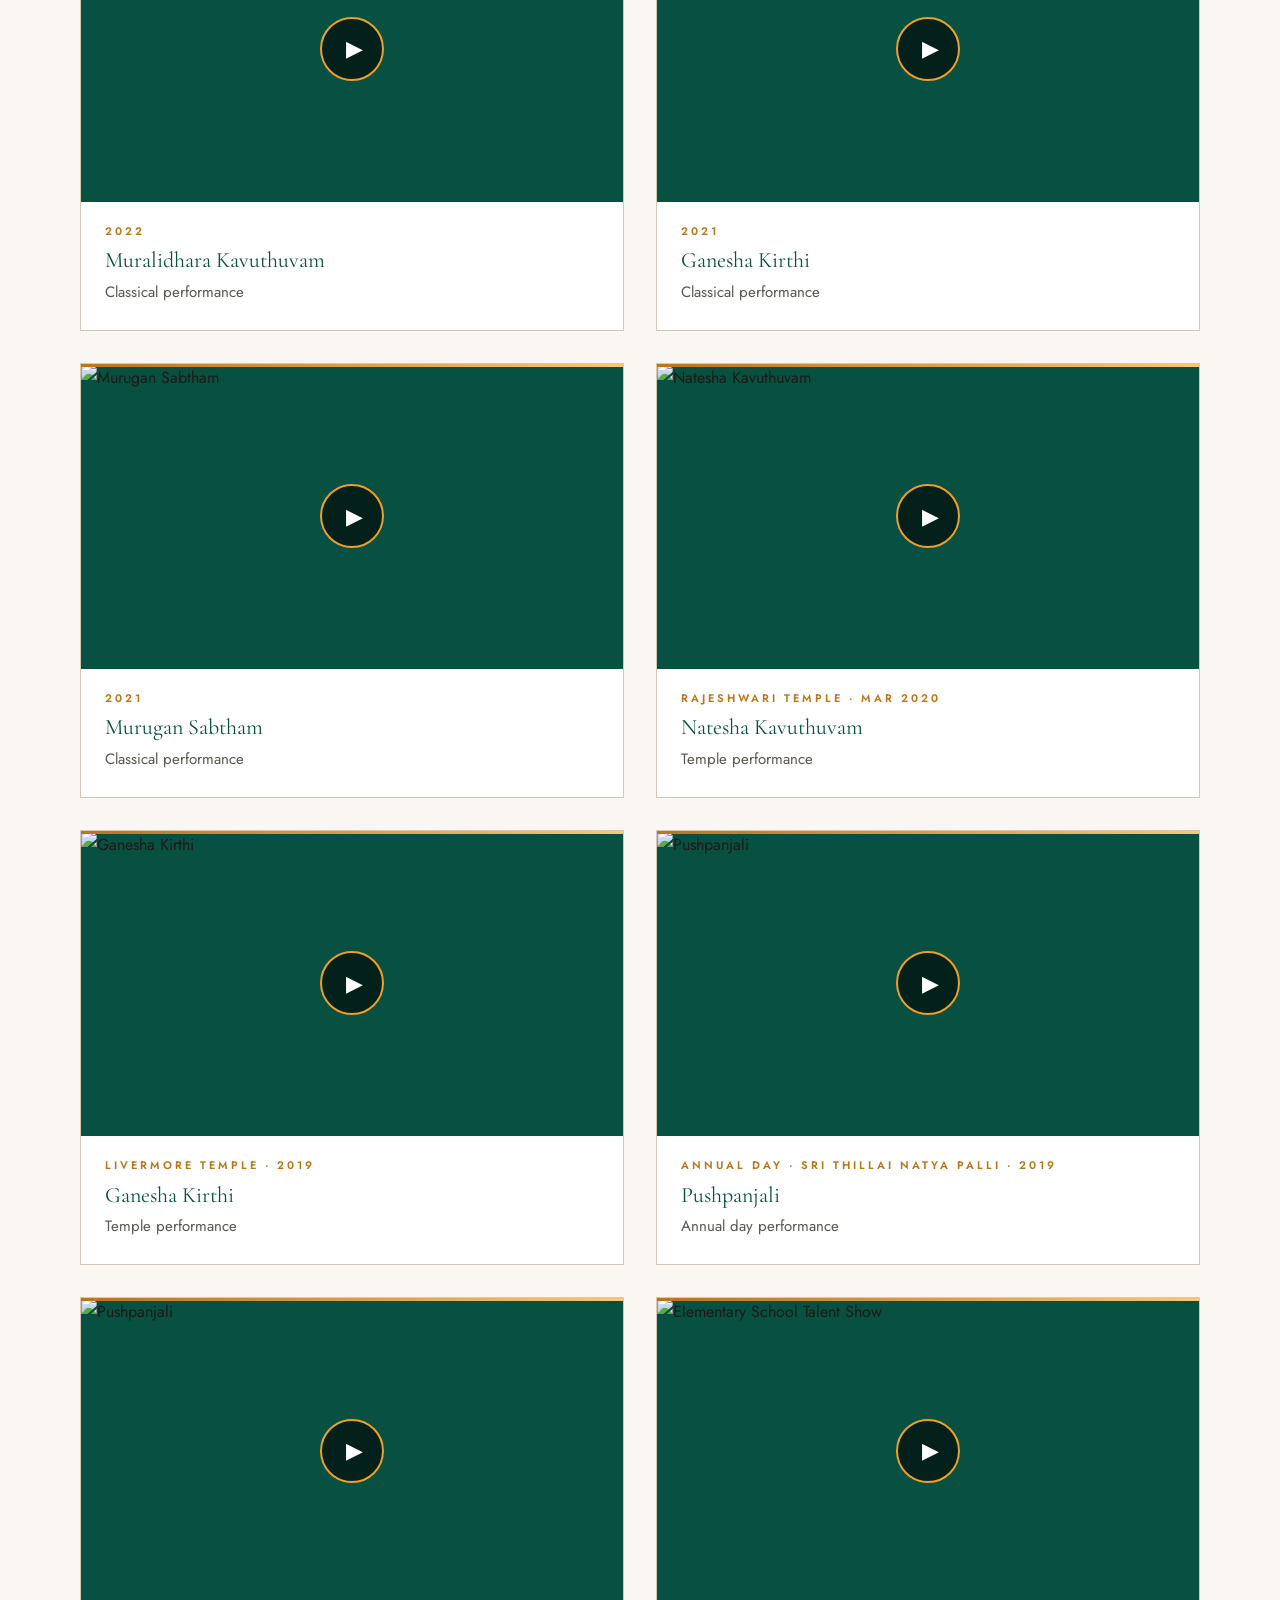
==== commit 30394469: "Add gallery images, videos, and section updates - Added new gallery images: IMG_1620, IMG_4124, IMG_" ====
--- a/index.html
+++ b/index.html
@@ -1110,12 +1110,12 @@
 
       <div class="gallery-item">
         <img src="images/gallery/gallery7.jpg" alt="Vanshikasri" style="width:100%;height:100%;object-fit:cover;object-position:center top;display:block;" />
-        <div class="gallery-caption"><div class="gallery-cap-label">Featured</div><div class="gallery-cap-title">Classical Pose</div></div>
+        <div class="gallery-caption"><div class="gallery-cap-label">Brihadeeswarar Temple</div><div class="gallery-cap-title">At Brihadeeswarar Temple — a timeless Chola marvel; delighted to capture these moments.</div></div>
       </div>
 
       <div class="gallery-item">
         <img src="images/gallery/gallery11.jpg" alt="Vanshikasri" style="width:100%;height:100%;object-fit:cover;object-position:center top;display:block;" />
-        <div class="gallery-caption"><div class="gallery-cap-label">Bharathanatyam</div><div class="gallery-cap-title">Expressive Moment</div></div>
+        <div class="gallery-caption"><div class="gallery-cap-label">Brihadeeswarar Temple</div><div class="gallery-cap-title">At Brihadeeswarar Temple — a timeless Chola marvel; delighted to capture these moments.</div></div>
       </div>
 
       <div class="gallery-item">
@@ -1135,6 +1135,41 @@
 
       <div class="gallery-item">
         <img src="images/gallery/gallery29.JPG" alt="Vanshikasri" style="width:100%;height:100%;object-fit:cover;object-position:center top;display:block;" />
+        <div class="gallery-caption"><div class="gallery-cap-label">Bharathanatyam</div><div class="gallery-cap-title">Expressive Moment</div></div>
+      </div>
+
+      <div class="gallery-item">
+        <img src="images/gallery/vanshika_collage.jpg" alt="Vanshikasri Collage" style="width:100%;height:100%;object-fit:contain;object-position:center center;display:block;background:#1a1a1a;" />
+        <div class="gallery-caption"><div class="gallery-cap-label">Vanshikasri Collage</div><div class="gallery-cap-title">A graceful journey in dance, where every step has grown stronger, deeper, and more expressive.</div></div>
+      </div>
+
+      <div class="gallery-item">
+        <img src="images/gallery/IMG_1620.jpg" alt="Vanshikasri" style="width:100%;height:100%;object-fit:cover;object-position:center top;display:block;" />
+        <div class="gallery-caption"><div class="gallery-cap-label">Bharathanatyam</div><div class="gallery-cap-title">Expressive Moment</div></div>
+      </div>
+
+      <div class="gallery-item">
+        <img src="images/gallery/IMG_4124.jpeg" alt="Vanshikasri" style="width:100%;height:100%;object-fit:cover;object-position:center top;display:block;" />
+        <div class="gallery-caption"><div class="gallery-cap-label">Bharathanatyam</div><div class="gallery-cap-title">Expressive Moment</div></div>
+      </div>
+
+      <div class="gallery-item">
+        <img src="images/gallery/IMG_4228.jpeg" alt="Vanshikasri" style="width:100%;height:100%;object-fit:cover;object-position:center top;display:block;" />
+        <div class="gallery-caption"><div class="gallery-cap-label">Bharathanatyam</div><div class="gallery-cap-title">Expressive Moment</div></div>
+      </div>
+
+      <div class="gallery-item">
+        <img src="images/gallery/gallery27.jpg" alt="Vanshikasri" style="width:100%;height:100%;object-fit:cover;object-position:center top;display:block;" />
+        <div class="gallery-caption"><div class="gallery-cap-label">Bharathanatyam</div><div class="gallery-cap-title">Expressive Moment</div></div>
+      </div>
+
+      <div class="gallery-item">
+        <img src="images/gallery/IMG_9320.jpg" alt="Vanshikasri" style="width:100%;height:100%;object-fit:cover;object-position:center top;display:block;" />
+        <div class="gallery-caption"><div class="gallery-cap-label">Bharathanatyam</div><div class="gallery-cap-title">Expressive Moment</div></div>
+      </div>
+
+      <div class="gallery-item">
+        <img src="images/gallery/IMG_E6931.jpg" alt="Vanshikasri" style="width:100%;height:100%;object-fit:cover;object-position:left top;display:block;" />
         <div class="gallery-caption"><div class="gallery-cap-label">Bharathanatyam</div><div class="gallery-cap-title">Expressive Moment</div></div>
       </div>
 
@@ -1461,6 +1496,30 @@
       </div>
 
       <div class="video-card">
+        <div class="yt-thumb" onclick="playYT(this,'OFgZv9gdGpE')">
+          <img src="https://img.youtube.com/vi/OFgZv9gdGpE/hqdefault.jpg" alt="Shiva Sthuthi" loading="lazy">
+          <div class="yt-play"></div>
+        </div>
+        <div class="video-meta">
+          <div class="video-event">MANCA Competition · Apr 2023</div>
+          <div class="video-title">Shiva Sthuthi</div>
+          <div class="video-desc">Competition performance</div>
+        </div>
+      </div>
+
+      <div class="video-card">
+        <div class="yt-thumb" onclick="playYT(this,'OjS5MLxi-Mw')">
+          <img src="https://img.youtube.com/vi/OjS5MLxi-Mw/hqdefault.jpg" alt="Kalyani Jatheeswaran" loading="lazy">
+          <div class="yt-play"></div>
+        </div>
+        <div class="video-meta">
+          <div class="video-event">Livermore Temple · May 2023</div>
+          <div class="video-title">Kalyani Jatheeswaran</div>
+          <div class="video-desc">Temple performance</div>
+        </div>
+      </div>
+
+      <div class="video-card">
         <div class="yt-thumb" onclick="playYT(this,'ECm4tS-9yd4')">
           <img src="https://img.youtube.com/vi/ECm4tS-9yd4/hqdefault.jpg" alt="Anandha Thandavam" loading="lazy">
           <div class="yt-play"></div>
@@ -1601,6 +1660,18 @@
           <div class="video-event">Sai Parivaar · Milpitas · Apr 2019</div>
           <div class="video-title">Pushpanjali</div>
           <div class="video-desc">First Bharatanatyam stage performance</div>
+        </div>
+      </div>
+
+      <div class="video-card">
+        <div class="yt-thumb" onclick="playYT(this,'THXqaAdVTV0')">
+          <img src="https://img.youtube.com/vi/THXqaAdVTV0/hqdefault.jpg" alt="Elementary School Talent Show" loading="lazy">
+          <div class="yt-play"></div>
+        </div>
+        <div class="video-meta">
+          <div class="video-event">Elementary School Talent Show</div>
+          <div class="video-title">Bharathanatyam Performance</div>
+          <div class="video-desc">School talent show performance</div>
         </div>
       </div>
 
